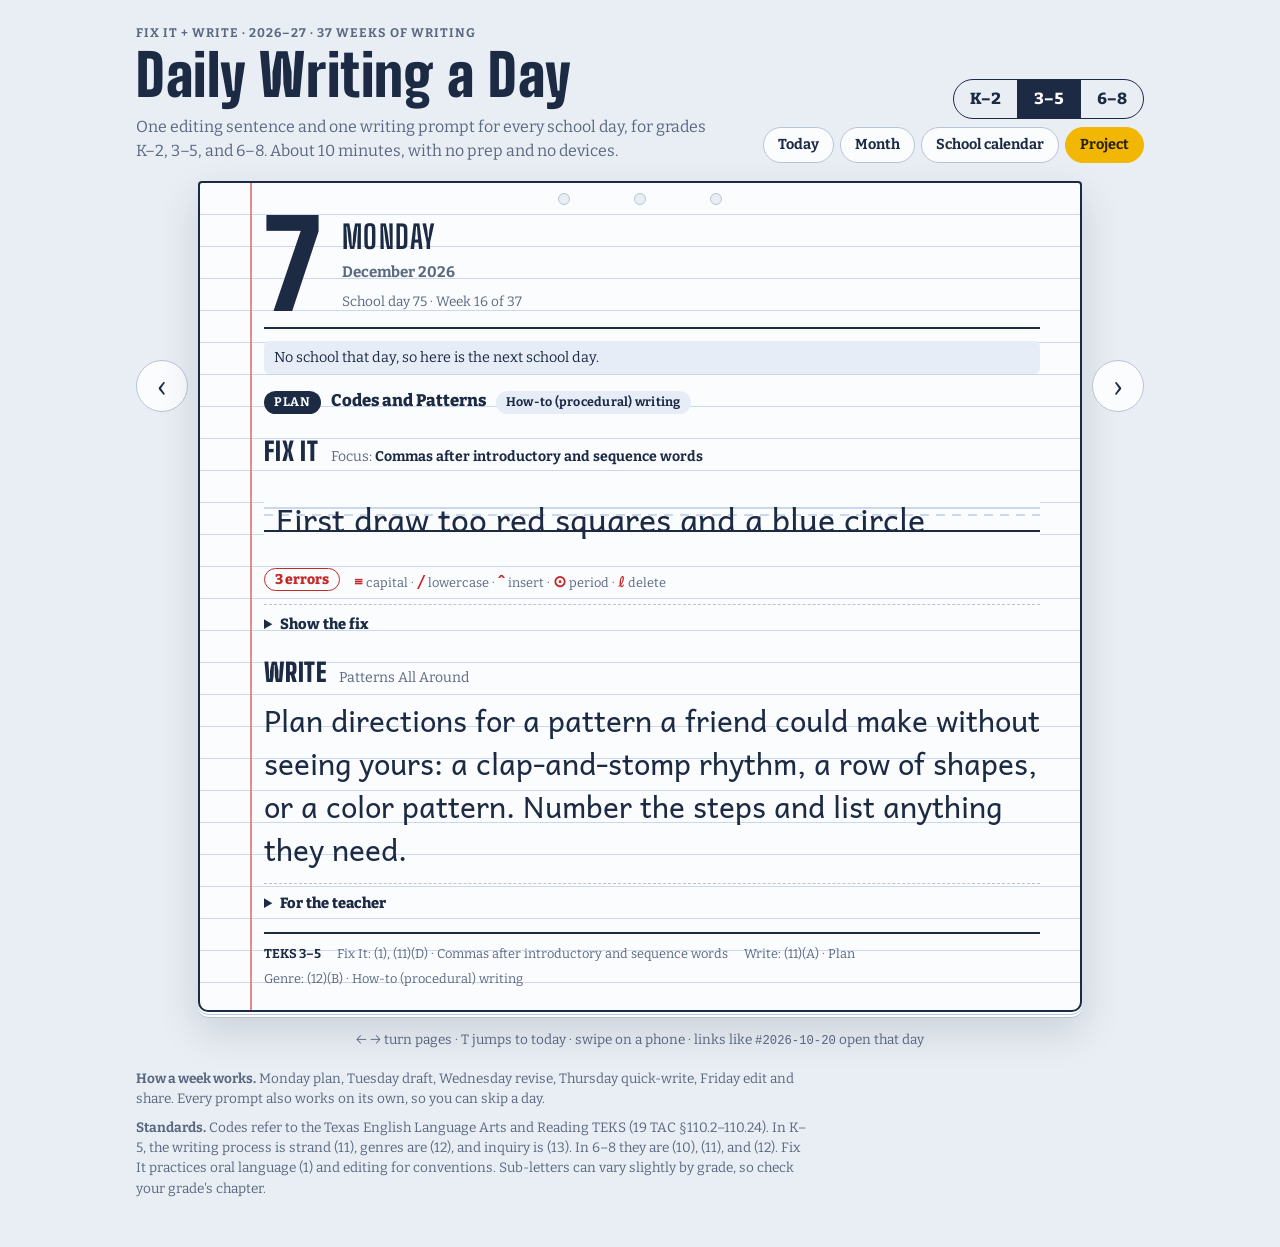
==== index.html @ 96329914 "Daily Writing a Day: DOL + TEKS writing prompt flip calendar, 2026-27 37 weeks x 5 days x 3 bands (K" ====
<!doctype html>
<html lang="en"><head><meta charset="utf-8"><meta name="viewport" content="width=device-width, initial-scale=1, viewport-fit=cover">
<meta name="description" content="A school-year flip calendar of Daily Oral Language sentences and TEKS-aligned writing prompts for grades K–2, 3–5, and 6–8.">
</head><body>
<title>Daily Writing a Day</title>
<link rel="preconnect" href="https://fonts.googleapis.com"><link rel="preconnect" href="https://fonts.gstatic.com" crossorigin>
<link rel="stylesheet" href="https://fonts.googleapis.com/css2?family=Andika:wght@400;700&family=Big+Shoulders+Display:wght@700;900&family=Bitter:wght@500;700;800&display=swap">
<style>/* Layout: one notebook page centered on a desk; the page is the hero, controls sit above it. */
:root {
  --desk: #e9eef4;        /* cool desk surface behind the page */
  --paper: #fbfcfe;       /* notebook paper */
  --rule: #c9d8ec;        /* blue ruled lines */
  --margin: #e58a8a;      /* red margin line */
  --ink: #1c2a44;         /* navy ink */
  --muted: #5a6880;
  --pen: #c62828;         /* teacher's red pen: corrections */
  --pencil: #f2b705;      /* pencil yellow: primary buttons */
  --pencil-ink: #2a2100;
  --chip: #e6edf7;
  --line: #b8c4d6;
  --shadow: rgba(28, 42, 68, .16);
  --f-date: "Big Shoulders Display", "Arial Narrow", Impact, sans-serif;
  --f-ui: "Bitter", Georgia, "Times New Roman", serif;
  --f-read: "Andika", "Trebuchet MS", Verdana, sans-serif;
  color-scheme: light;
}
@media (prefers-color-scheme: dark) { :root:not([data-theme="light"]) {
  --desk: #0f1626; --paper: #18233a; --rule: #2a3a58; --margin: #9a4a50; --ink: #e8eef9; --muted: #9fb0cc;
  --pen: #ff8a80; --pencil: #f5c542; --pencil-ink: #241c00; --chip: #22314f; --line: #3a4c6e; --shadow: rgba(0, 0, 0, .45); color-scheme: dark; } }
:root[data-theme="dark"] {
  --desk: #0f1626; --paper: #18233a; --rule: #2a3a58; --margin: #9a4a50; --ink: #e8eef9; --muted: #9fb0cc;
  --pen: #ff8a80; --pencil: #f5c542; --pencil-ink: #241c00; --chip: #22314f; --line: #3a4c6e; --shadow: rgba(0, 0, 0, .45); color-scheme: dark; }

*, *::before, *::after { box-sizing: border-box; }
[hidden] { display: none !important; }
html { -webkit-text-size-adjust: 100%; }
body { margin: 0; background: var(--desk); color: var(--ink); font: 16px/1.5 var(--f-ui); }
button, input { font: inherit; color: inherit; }
:focus-visible { outline: 3px solid var(--pencil); outline-offset: 2px; }
.sr-only { position: absolute; width: 1px; height: 1px; overflow: hidden; clip: rect(0 0 0 0); white-space: nowrap; }
.skip { position: absolute; left: -999px; } .skip:focus { left: 16px; top: 8px; background: var(--paper); padding: 6px 10px; z-index: 99; }
.muted { color: var(--muted); }
code { font-size: .9em; }

.wrap { max-width: 1040px; margin: 0 auto; padding-inline: 16px; padding-block: 24px 40px; display: grid; gap: 18px; }
.top { display: flex; flex-wrap: wrap; gap: 16px 28px; justify-content: space-between; align-items: flex-end; }
.brand { min-width: 0; flex: 1 1 380px; }
.eyebrow { margin: 0; font-size: .78rem; letter-spacing: .08em; text-transform: uppercase; color: var(--muted); font-weight: 700; }
h1 { margin: .1em 0 .2em; font-family: var(--f-date); font-weight: 900; font-size: clamp(2.4rem, 6vw, 3.6rem); line-height: .95; letter-spacing: .01em; text-wrap: balance; }
.lede { margin: 0; max-width: 58ch; color: var(--muted); }
.controls { display: grid; gap: 8px; justify-items: end; }
.btns { display: flex; flex-wrap: wrap; gap: 6px; justify-content: flex-end; }
.btn { border: 1.5px solid var(--line); background: var(--paper); border-radius: 999px; padding: 6px 14px; font-size: .9rem; font-weight: 700; cursor: pointer; }
.btn:hover { border-color: var(--ink); }
.btn-go { background: var(--pencil); color: var(--pencil-ink); border-color: var(--pencil); }
.seg { display: inline-flex; border: 1.5px solid var(--ink); border-radius: 999px; overflow: hidden; }
.seg button { border: 0; background: transparent; padding: 7px 16px; font-weight: 800; cursor: pointer; font-variant-numeric: tabular-nums; }
.seg button + button { border-left: 1.5px solid var(--ink); }
.seg button[aria-pressed="true"] { background: var(--ink); color: var(--paper); }

.panel { background: var(--paper); border: 1.5px solid var(--line); border-radius: 10px; padding: 14px 16px; }
#calSettings { display: flex; flex-wrap: wrap; gap: 10px 20px; align-items: center; font-size: .92rem; }
#calSettings p { flex-basis: 100%; margin: 0; }
#calSettings input[type=date] { padding: 4px 8px; border: 1.5px solid var(--line); border-radius: 6px; background: var(--paper); }

/* month view */
.cm-months { display: grid; grid-template-columns: repeat(auto-fill, minmax(min(100%, 290px), 1fr)); gap: 16px 20px; }
.cm h3 { margin: 0 0 6px; font-family: var(--f-date); font-size: 1.3rem; letter-spacing: .02em; }
.cm-grid { display: grid; grid-template-columns: repeat(5, 1fr); gap: 3px; }
.cm-h { font-size: .7rem; text-align: center; color: var(--muted); font-weight: 700; }
.cm-d { display: grid; place-items: center; min-height: 34px; border-radius: 6px; font-variant-numeric: tabular-nums; font-size: .85rem; border: 1.5px solid transparent; background: var(--chip); cursor: pointer; padding: 0; }
.cm-d:hover { border-color: var(--ink); }
.cm-d.off { background: transparent; color: var(--muted); text-decoration: line-through; opacity: .55; cursor: default; }
.cm-d.on { background: var(--ink); color: var(--paper); }
.cm-d.today { border-color: var(--pen); }
.cm-wk { grid-column: 1 / -1; font-size: .72rem; color: var(--muted); margin-top: 4px; }
.cm-jump { margin: 0 0 10px; font-size: .9rem; color: var(--muted); }

/* the page */
.flip-wrap { display: grid; grid-template-columns: 52px minmax(0, 1fr) 52px; gap: 10px; align-items: start; perspective: 1800px; }
.flip { position: relative; display: grid; min-width: 0; }
.flip > .fp { grid-area: 1 / 1; }
.flip-nav { position: sticky; top: 40vh; width: 52px; height: 52px; border-radius: 50%; border: 1.5px solid var(--line); background: var(--paper); font-size: 2rem; line-height: 1; cursor: pointer; }
.flip-nav:hover:not(:disabled) { border-color: var(--ink); }
.flip-nav:disabled { opacity: .3; cursor: default; }

.fp { position: relative; min-width: 0; background: var(--paper); border: 2px solid var(--ink); border-radius: 4px 4px 10px 10px; padding: 34px clamp(16px, 4vw, 40px) 22px clamp(28px, 6vw, 64px);
  box-shadow: 0 2px 0 var(--paper), 0 3px 0 var(--line), 0 5px 0 var(--paper), 0 6px 0 var(--line), 0 18px 40px var(--shadow);
  background-image: linear-gradient(to right, transparent calc(clamp(28px, 6vw, 64px) - 14px), var(--margin) calc(clamp(28px, 6vw, 64px) - 14px), var(--margin) calc(clamp(28px, 6vw, 64px) - 12px), transparent calc(clamp(28px, 6vw, 64px) - 12px)),
    repeating-linear-gradient(to bottom, transparent 0 31px, var(--rule) 31px 32px);
  transform-origin: top center; }
.fp-holes { position: absolute; top: 10px; left: 0; right: 0; display: flex; justify-content: center; gap: clamp(18px, 6vw, 64px); }
.fp-holes span { width: 12px; height: 12px; border-radius: 50%; background: var(--desk); border: 1.5px solid var(--line); }

.fp-head { display: grid; grid-template-columns: auto minmax(0, 1fr); gap: 4px 20px; align-items: end; padding-bottom: 14px; border-bottom: 2px solid var(--ink); }
.fp-num { grid-row: span 3; font-family: var(--f-date); font-weight: 900; font-size: clamp(4.5rem, 13vw, 7.5rem); line-height: .8; font-variant-numeric: tabular-nums; color: var(--ink); }
.fp-dow { font-family: var(--f-date); font-weight: 700; font-size: clamp(1.4rem, 3.4vw, 2rem); line-height: 1; text-transform: uppercase; letter-spacing: .04em; }
.fp-mon { font-size: .95rem; color: var(--muted); font-weight: 700; }
.fp-sub { font-size: .85rem; color: var(--muted); }
.fp-note { margin: 12px 0 0; padding: 6px 10px; background: var(--chip); border-radius: 6px; font-size: .9rem; }

.fp-week { display: flex; flex-wrap: wrap; gap: 6px 10px; align-items: baseline; margin: 14px 0 4px; }
.fp-theme { font-weight: 800; font-size: 1.05rem; }
.chip { display: inline-block; padding: 2px 10px; border-radius: 999px; background: var(--chip); font-size: .78rem; font-weight: 700; letter-spacing: .02em; }
.chip.kind { background: var(--ink); color: var(--paper); text-transform: uppercase; letter-spacing: .06em; }

.fp-sec { margin-top: 18px; }
.fp-label { display: flex; flex-wrap: wrap; align-items: baseline; gap: 4px 12px; margin: 0 0 8px; }
.fp-label h2 { margin: 0; font-family: var(--f-date); font-weight: 900; font-size: 1.6rem; letter-spacing: .03em; text-transform: uppercase; }
.fp-label .focus { font-size: .88rem; color: var(--muted); }
.fp-label .focus strong { color: var(--ink); }

/* DOL sentence on primary-ruled writing lines: solid top, dashed midline, solid baseline */
.dol { --top: .9em; --mid: 1.14em; --base: 1.64em; position: relative; isolation: isolate; margin: 0; padding: 0 12px; font-family: var(--f-read); font-size: clamp(1.35rem, 3.2vw, 2rem); line-height: 2.6em; overflow-wrap: anywhere;
  background: linear-gradient(to bottom, transparent var(--top), var(--rule) var(--top) calc(var(--top) + 2px), transparent calc(var(--top) + 2px) var(--base), var(--ink) var(--base) calc(var(--base) + 2px), transparent calc(var(--base) + 2px)) 0 0 / 100% 2.6em repeat-y var(--paper); border-radius: 4px; }
.dol::before { content: ""; position: absolute; inset: 0; z-index: -1; background: repeating-linear-gradient(to right, var(--rule) 0 9px, transparent 9px 16px);
  -webkit-mask: linear-gradient(to bottom, transparent var(--mid), #000 var(--mid) calc(var(--mid) + 2px), transparent calc(var(--mid) + 2px)) 0 0 / 100% 2.6em repeat-y;
          mask: linear-gradient(to bottom, transparent var(--mid), #000 var(--mid) calc(var(--mid) + 2px), transparent calc(var(--mid) + 2px)) 0 0 / 100% 2.6em repeat-y; }
.dol-meta { display: flex; flex-wrap: wrap; gap: 6px 14px; align-items: center; margin-top: 6px; font-size: .88rem; color: var(--muted); }
.errs { font-weight: 800; color: var(--pen); border: 1.5px solid var(--pen); border-radius: 999px; padding: 0 10px; }
.marks { font-size: .8rem; }
.marks b { font-family: var(--f-read); color: var(--pen); font-size: 1rem; }
.fix { font-family: var(--f-read); font-size: clamp(1.2rem, 2.8vw, 1.7rem); line-height: 1.6; }
.fix mark { background: transparent; color: var(--pen); font-weight: 700; text-decoration: underline 2px; text-underline-offset: 4px; }
.fix ins { text-decoration: none; }

.prompt { margin: 0; font-family: var(--f-read); font-size: clamp(1.25rem, 3vw, 1.85rem); line-height: 1.45; max-width: 46ch; }
.ican { margin: 14px 0 0; padding: 10px 14px; border: 2px dashed var(--ink); border-radius: 10px; font-family: var(--f-read); font-size: 1.15rem; }
.ican span { display: block; font-family: var(--f-ui); font-size: .78rem; letter-spacing: .06em; text-transform: uppercase; color: var(--muted); font-weight: 800; }

details { margin-top: 12px; border-top: 1.5px dashed var(--line); padding-top: 8px; }
summary { cursor: pointer; font-weight: 800; font-size: .92rem; width: fit-content; }
details > div { padding: 6px 0 2px; font-size: .95rem; max-width: 70ch; }
.fp-teks { margin-top: 18px; padding-top: 10px; border-top: 2px solid var(--ink); display: flex; flex-wrap: wrap; gap: 6px 16px; font-size: .8rem; color: var(--muted); }
.fp-teks b { color: var(--ink); }

.help { text-align: center; font-size: .85rem; margin: 0; }
.foot { font-size: .85rem; max-width: 75ch; }
.foot p { margin: 0 0 8px; }

/* tear-off flip */
.fp.leave-next { animation: tearNext .45s ease-in forwards; z-index: 2; }
.fp.leave-prev { animation: tearPrev .45s ease-in forwards; z-index: 2; }
.fp.enter-prev { animation: dropIn .4s ease-out; z-index: 3; }
@keyframes tearNext { to { transform: rotateX(95deg) translateY(-30px); opacity: 0; } }
@keyframes tearPrev { to { transform: translateY(16px); opacity: 0; } }
@keyframes dropIn { from { transform: rotateX(80deg); opacity: 0; } to { transform: none; opacity: 1; } }
@media (prefers-reduced-motion: reduce) {
  .fp.leave-next, .fp.leave-prev { animation: fade .2s forwards; } .fp.enter-prev { animation: none; }
  @keyframes fade { to { opacity: 0; } }
}

/* projector mode */
.projecting .flip-wrap { position: fixed; inset: 0; z-index: 50; background: var(--desk); padding: 2vh 2vw; overflow: auto; grid-template-columns: 64px minmax(0, 1fr) 64px; }
.projecting .fp { max-width: 1500px; width: 100%; justify-self: center; }
.projecting .fp-teacher, .projecting .fp-teks { display: none; }
.projecting .dol { font-size: clamp(2rem, 3.6vw, 3.2rem); }
.projecting .prompt { font-size: clamp(1.8rem, 3vw, 2.8rem); max-width: none; }
body.projecting { overflow: hidden; }

@media (max-width: 700px) {
  .controls { justify-items: start; } .btns { justify-content: flex-start; }
  .flip-wrap { grid-template-columns: minmax(0, 1fr); }
  .flip-nav { position: fixed; top: auto; bottom: calc(14px + env(safe-area-inset-bottom, 0px)); z-index: 40; box-shadow: 0 4px 14px var(--shadow); }
  .flip-nav.prev { left: 14px; } .flip-nav.next { right: 14px; }
  .wrap { padding-block: 16px 90px; }
}
@media print {
  body { background: #fff; }
  .top .controls, .flip-nav, .panel, .help, .skip { display: none !important; }
  .fp { box-shadow: none; }
  .fp-teacher[open] > div, .fp-fix[open] > div { display: block; }
}
</style>
<a class="skip" href="#calFlip">Skip to today's page</a>
<main class="wrap">
  <header class="top">
    <div class="brand">
      <p class="eyebrow">Fix It + Write · 2026–27 · 37 weeks of writing</p>
      <h1>Daily Writing a Day</h1>
      <p class="lede">One editing sentence and one writing prompt for every school day, for grades K–2, 3–5, and 6–8. About 10 minutes, with no prep and no devices.</p>
    </div>
    <div class="controls" role="toolbar" aria-label="Calendar controls">
      <div class="seg" role="group" aria-label="Grade band"><button type="button" data-band="k2" aria-pressed="false">K–2</button><button type="button" data-band="g35" aria-pressed="false">3–5</button><button type="button" data-band="g68" aria-pressed="false">6–8</button></div>
      <div class="btns">
        <button type="button" class="btn" id="calToday">Today</button>
        <button type="button" class="btn" id="calMonthBtn" aria-expanded="false" aria-controls="calMonth">Month</button>
        <button type="button" class="btn" id="calSettingsBtn" aria-expanded="false" aria-controls="calSettings">School calendar</button>
        <button type="button" class="btn btn-go" id="calProject">Project</button>
      </div>
    </div>
  </header>
  <section class="panel" id="calSettings" hidden aria-label="School calendar settings">
    <label for="calStart">First day of school <input type="date" id="calStart" value="2026-08-17"></label>
    <label for="calHol"><input type="checkbox" id="calHol" checked> Skip typical Texas holidays and breaks</label>
    <button type="button" class="btn" id="calReset">Reset</button>
    <p class="muted">Week 1 starts on your first day; each following school week gets the next week of writing. Saved in this browser only.</p>
  </section>
  <section class="panel month" id="calMonth" hidden aria-label="Month view"></section>
  <div class="flip-wrap">
    <button type="button" class="flip-nav prev" id="calPrev" aria-label="Previous school day">‹</button>
    <div class="flip" id="calFlip"></div>
    <button type="button" class="flip-nav next" id="calNext" aria-label="Next school day">›</button>
  </div>
  <p class="sr-only" id="calLive" aria-live="polite"></p>
  <p class="help muted">← → turn pages · T jumps to today · swipe on a phone · links like <code>#2026-10-20</code> open that day</p>
  <footer class="foot muted">
    <p><strong>How a week works.</strong> Monday plan, Tuesday draft, Wednesday revise, Thursday quick-write, Friday edit and share. Every prompt also works on its own, so you can skip a day.</p>
    <p><strong>Standards.</strong> Codes refer to the Texas English Language Arts and Reading TEKS (19 TAC §110.2–110.24). In K–5, the writing process is strand (11), genres are (12), and inquiry is (13). In 6–8 they are (10), (11), and (12). Fix It practices oral language (1) and editing for conventions. Sub-letters can vary slightly by grade, so check your grade's chapter.</p>
  </footer>
</main>
<script>window.DW={"year":{"label":"2026–27","start":"2026-08-17","holidays":["2026-09-07","2026-11-23","2026-11-24","2026-11-25","2026-11-26","2026-11-27","2026-12-21","2026-12-22","2026-12-23","2026-12-24","2026-12-25","2026-12-28","2026-12-29","2026-12-30","2026-12-31","2027-01-01","2027-01-18","2027-02-15","2027-03-15","2027-03-16","2027-03-17","2027-03-18","2027-03-19","2027-03-26"]},"weeks":[{"week":1,"theme":"New Beginnings","note":"first week of school","title":"First Days, Fresh Starts","bigIdea":"Students launch the year by telling true stories about new beginnings, building a daily writing habit and the check that every sentence is complete.","bands":{"k2":{"genre":"Personal narrative","genreCode":"(12)(A)","conv":"Capitalize the first word of a sentence","iCan":"I can tell about something that happened to me and start each sentence with a capital letter."},"g35":{"genre":"Personal narrative","genreCode":"(12)(A)","conv":"Complete sentences, not fragments","iCan":"I can write a true story with a clear beginning, and every sentence is complete."},"g68":{"genre":"Personal narrative","genreCode":"(11)(A)","conv":"Sentence fragments","iCan":"I can write a personal narrative that shows feelings through details and has no sentence fragments."}},"days":[{"kind":"plan","title":"Picking a First to Tell","teacher":"Model your own list or sketch first, out loud. Before time ends, every student should have one idea circled or starred.","write":{"k2":"Draw three small pictures of your first days of school this year: something new, something fun, and something a little scary. Circle the one you want to tell about.","g35":"List five “firsts” from your life: first lost tooth, first time on a bike, first day somewhere new. Star the one you remember best and jot three details: where you were, who was there, and how you felt.","g68":"List times you started something new: a school, a team, a neighborhood, a friend group, a job at home. Pick one and sketch a quick timeline: the beginning, the moment it got real, and how you felt after."},"dol":{"k2":{"s":"my new backpack is blue","fix":"My new backpack is blue.","n":2},"g35":{"s":"On the first day, Lucia found her new classroom. Next to the libary.","fix":"On the first day, Lucia found her new classroom next to the library.","n":3},"g68":{"s":"Before the first bell rang, Andre checked his schedule twice. Because he didnt want to get lost in the new building.","fix":"Before the first bell rang, Andre checked his schedule twice because he didn't want to get lost in the new building.","n":3}},"code":{"k2":"(11)(A)","g35":"(11)(A)","g68":"(10)(A)"}},{"kind":"draft","title":"Starting the Story","teacher":"Point out that the Fix It sentence starts with a capital. Look for story beginnings that name a real place and a real moment.","write":{"k2":"Use the picture you circled yesterday, or think about this morning at school. Write: “On the first day, I…” Then draw what you saw.","g35":"Use your starred idea from Monday, or pick any first you remember well. Write the beginning of the story: put us right there, with where you were and the first thing you saw or heard.","g68":"Draft the opening paragraph of a story about a new beginning (Monday's timeline or a fresh one). Start in the middle of the action, not with “One day.” Stop right before the big moment."},"dol":{"k2":{"s":"we walkd to our new room","fix":"We walked to our new room.","n":3},"g35":{"s":"Mrs. Ortiz smiled at the class. And wrote her name on the bord.","fix":"Mrs. Ortiz smiled at the class and wrote her name on the board.","n":3},"g68":{"s":"walking into the cafeteria with a full tray. Andre searched for a familar face.","fix":"Walking into the cafeteria with a full tray, Andre searched for a familiar face.","n":3}},"code":{"k2":"(11)(B)","g35":"(11)(B)","g68":"(10)(B)"}},{"kind":"revise","title":"Show the Feeling","teacher":"Read the weak model aloud, then revise it together before students touch their own work. Look for one real change, not a recopied draft.","write":{"k2":"Listen: “I went to school.” Now add a feeling: “I walked into school with butterflies in my tummy.” Add one feeling word to your own story.","g35":"Read this: “I went in the room. It was nice. I sat down.” Craft move: \u003cstrong>show, don't tell\u003c/strong>. Swap “nice” for what you saw, heard, or smelled (new crayons? a humming fan?). Find one telling word in your story and replace it with a sensory detail.","g68":"Weak model: “I was nervous on my first day. It was really scary. I was so nervous.” Craft move: \u003cstrong>show the feeling through the body and actions\u003c/strong>: sweaty palms, rereading the same text, a locker that won't open. Rewrite two sentences of your draft so readers feel it without you naming it."},"dol":{"k2":{"s":"my frend sat by me","fix":"My friend sat by me.","n":3},"g35":{"s":"During recess, we played tag. Until the whistle blew","fix":"During recess, we played tag until the whistle blew.","n":3},"g68":{"s":"The new schedule confused everyone. Especially the sixth graders who kept walking into the wrong classroom","fix":"The new schedule confused everyone, especially the sixth graders who kept walking into the wrong classroom.","n":3}},"code":{"k2":"(11)(C)","g35":"(11)(C)","g68":"(10)(C)"}},{"kind":"quick-write","title":"First Bite, First Try","teacher":"Set a timer and write alongside students. The goal is fluency; spelling waits until Friday.","write":{"k2":"Tell about a time you tried a new food. What was it? Did you like it? Draw your face when you tasted it!","g35":"Quick-write: tell the true story of a time you tried something that scared you a little: a high dive, a new food, reading aloud, a sleepover. Write for six minutes without stopping to erase.","g68":"Fast write: the first time you did something on your own, like cooking a meal, walking to a store, or watching a younger kid. Tell it as a story in seven minutes and include one line of what you were thinking."},"dol":{"k2":{"s":"can I sit here","fix":"Can I sit here?","n":2},"g35":{"s":"my little brother started kindergarten. With a dinosaur lunchbox.","fix":"My little brother started kindergarten with a dinosaur lunchbox.","n":3},"g68":{"s":"Since the bus was late on the first morning. Half the class missed homeroom, and the principel made an announcment.","fix":"Since the bus was late on the first morning, half the class missed homeroom, and the principal made an announcement.","n":4}},"code":{"k2":"(12)(A)","g35":"(12)(A)","g68":"(11)(A)"}},{"kind":"edit-share","title":"Check Every Sentence","teacher":"Model the check on one student's sentence (with permission) before partners start. Celebrate fixes, not perfection. (3–5 Fix It: also accept a colon or dash before &quot;a turtle&quot;; 6–8: also accept a comma before &quot;even though.&quot;)","write":{"k2":"Pick your best sentence from this week. Does every sentence start with a \u003cstrong>capital letter\u003c/strong>? Fix any that don't. Then read it to a partner and show your picture.","g35":"Choose one story from this week and edit for \u003cstrong>complete sentences\u003c/strong>: read each one aloud and ask, “Who or what? Doing what?” Join any fragment to the sentence next to it. Then read your best two sentences in the author's chair.","g68":"Edit one piece from this week for \u003cstrong>sentence fragments\u003c/strong>: read it from the last sentence to the first so each one has to stand alone. Fix any “because…” or “-ing” fragments. Then share with a partner, who names the line that felt most real."},"dol":{"k2":{"s":"school is fun. we like our class","fix":"School is fun. We like our class.","n":3},"g35":{"s":"We have a new class pet. A turtle named Speedy. he lives by the window.","fix":"We have a new class pet, a turtle named Speedy. He lives by the window.","n":3},"g68":{"s":"Andre survived his first week. Even though he got lost twice. By Friday, he knew every shortcut in the building","fix":"Andre survived his first week even though he got lost twice. By Friday, he knew every shortcut in the building.","n":3}},"code":{"k2":"(11)(D), (11)(E)","g35":"(11)(D), (11)(E)","g68":"(10)(D), (10)(E)"}}]},{"week":2,"theme":"Friends and Teamwork","note":"","title":"Better Together","bigIdea":"Students write true stories about friends and teams, zooming in on the moment a group came together or fell apart, while they practice ending sentences correctly.","bands":{"k2":{"genre":"Personal narrative","genreCode":"(12)(A)","conv":"End marks: period and question mark","iCan":"I can tell a story about a friend and end each sentence with a period or a question mark."},"g35":{"genre":"Personal narrative","genreCode":"(12)(A)","conv":"Capital letters and end punctuation","iCan":"I can write a story about teamwork with dialogue, and I use capital letters and end punctuation correctly."},"g68":{"genre":"Personal narrative","genreCode":"(11)(A)","conv":"Run-ons and comma splices","iCan":"I can write a narrative that zooms in on a turning point, with no run-ons or comma splices."}},"days":[{"kind":"plan","title":"Mapping Teamwork Moments","teacher":"Share a short teamwork story of your own as a model. Look for a chosen moment, not just a topic like “soccer.” (6–8 Fix It: also accept a period or semicolon instead of the comma + conjunction.)","write":{"k2":"Think of a time you played or worked with a friend. Draw it. Tell a partner: Who was there? What did you do together?","g35":"Make a web with “Friends and Teamwork” in the middle. Add times you worked with someone: a game, a chore, a project, a fort. Pick the one with the most action and list three things that happened, in order.","g68":"Brainstorm three moments when a group either clicked or fell apart: a team, a group project, a band, a group chat. Choose one and jot the problem, the turning point, and what it taught you about working with people."},"dol":{"k2":{"s":"do you want to play","fix":"Do you want to play?","n":2},"g35":{"s":"rosa and kenji built a fort out of couch cushions","fix":"Rosa and Kenji built a fort out of couch cushions.","n":3},"g68":{"s":"Our science team had one hour to build a bridge out of straws, nobody agreed on the desing","fix":"Our science team had one hour to build a bridge out of straws, but nobody agreed on the design.","n":3}},"code":{"k2":"(11)(A)","g35":"(11)(A)","g68":"(10)(A)"}},{"kind":"draft","title":"Drafting the Middle","teacher":"Remind students that the middle is where the problem lives. Look for at least one line where someone speaks. (6–8 Fix It: also accept a period or semicolon instead of the comma + conjunction.)","write":{"k2":"Write about a time you and a friend did something together. Start with “One day, my friend and I…” End with how you felt.","g35":"Use your web from Monday, or think of a time a team helped you. Draft the middle of the story: what went wrong, and what did you and your teammate say and do to fix it? Include one line of talking.","g68":"Draft the turning point of your teamwork story (Monday's idea or a new one): the moment the group came together or broke apart. Slow it down: what was said, who looked at whom, what changed."},"dol":{"k2":{"s":"we bilt a big tower","fix":"We built a big tower.","n":3},"g35":{"s":"kenji held the blanket while Rosa tied the knots did it stay up","fix":"Kenji held the blanket while Rosa tied the knots. Did it stay up?","n":4},"g68":{"s":"Maya wanted to paint the bridge red, Jordan wanted to leave it plain, they argued until the bell rang.","fix":"Maya wanted to paint the bridge red, but Jordan wanted to leave it plain. They argued until the bell rang.","n":3}},"code":{"k2":"(11)(B)","g35":"(11)(B)","g68":"(10)(B)"}},{"kind":"revise","title":"Let Them Talk","teacher":"Revise the weak model together on the board first. Look for students adding words to their draft, not starting over. (6–8 Fix It: also accept a period or semicolon instead of the comma + conjunction.)","write":{"k2":"Listen: “We played.” That is short! Add what and where: “We played tag by the big slide.” Find one short sentence in your story and add where it happened.","g35":"Weak model: “We played. We won. It was fun.” Craft move: \u003cstrong>add dialogue\u003c/strong>. Let the people talk: “Pass it to me!” Kenji yelled. Add one line of dialogue to your own teamwork story.","g68":"Weak model: “The group project was hard, but we worked it out in the end.” Craft move: \u003cstrong>zoom in on one small moment\u003c/strong>: an eye roll, a muttered comment, someone finally laughing. Replace one summary sentence in your draft with a three- or four-sentence zoomed-in scene."},"dol":{"k2":{"s":"will you play with me","fix":"Will you play with me?","n":2},"g35":{"s":"Our team won the game on saturday we cheered so loudly","fix":"Our team won the game on Saturday. We cheered so loudly.","n":4},"g68":{"s":"We finally tested the bridge, it held twelve textbooks. Which was a class record.","fix":"We finally tested the bridge, and it held twelve textbooks, which was a class record.","n":3}},"code":{"k2":"(11)(C)","g35":"(11)(C)","g68":"(10)(C)"}},{"kind":"quick-write","title":"Learning Someone's Game","teacher":"Write fast with the class. Invite two volunteers to read one sentence aloud. (6–8 Fix It: also accept a period or semicolon instead of the comma + conjunction.)","write":{"k2":"Tell about a time someone taught you a game, or you taught someone else. What happened when you played? Draw and write.","g35":"Quick-write: tell about a time you and a sibling, cousin, neighbor, or friend had to share one thing: the last slice, the front seat, one controller. How did it turn out?","g68":"Fast write: a time you were the new person in a group that already knew each other, like a team, a club, or a lunch table. Tell the moment you went from outsider to part of it (or didn't)."},"dol":{"k2":{"s":"who is your best friend","fix":"Who is your best friend?","n":2},"g35":{"s":"have you ever played on a team with your cousin my cousin Ana is a great goalie","fix":"Have you ever played on a team with your cousin? My cousin Ana is a great goalie.","n":4},"g68":{"s":"My friends and I tried to make pancakes for the whole team, the first batch burned the smoke alarm went off.","fix":"My friends and I tried to make pancakes for the whole team, but the first batch burned, and the smoke alarm went off.","n":3}},"code":{"k2":"(12)(A)","g35":"(12)(A)","g68":"(11)(A)"}},{"kind":"edit-share","title":"End Marks Matter","teacher":"Have students point to each end mark as they reread. Listen during sharing for voices that drop at periods and rise at questions. (6–8 Fix It: also accept a period or semicolon instead of the comma + conjunction.)","write":{"k2":"Look at your story from this week. Does each telling sentence end with a \u003cstrong>period\u003c/strong>? Does each asking sentence end with a \u003cstrong>question mark\u003c/strong>? Fix them, then read your story to a partner.","g35":"Edit one story from this week for \u003cstrong>capital letters and end punctuation\u003c/strong>: a capital at every sentence start and for names; a period, question mark, or exclamation point at every end. Then share with a partner, who asks you one question about your story.","g68":"Edit one piece for \u003cstrong>run-ons and comma splices\u003c/strong>: find every comma that joins two complete thoughts and fix it with a period, a semicolon, or a comma plus \u003cem>and\u003c/em>, \u003cem>but\u003c/em>, or \u003cem>so\u003c/em>. Share your turning-point scene in the author's chair."},"dol":{"k2":{"s":"is it time to play. Yes, it is","fix":"Is it time to play? Yes, it is.","n":3},"g35":{"s":"our class team is called the Comets. who thinks we can win","fix":"Our class team is called the Comets. Who thinks we can win?","n":3},"g68":{"s":"The team lost the final game, nobody was angry. Coach Ruiz bought everyone tacos, we laughed about the missed goal","fix":"The team lost the final game, but nobody was angry. Coach Ruiz bought everyone tacos, and we laughed about the missed goal.","n":3}},"code":{"k2":"(11)(D), (11)(E)","g35":"(11)(D), (11)(E)","g68":"(10)(D), (10)(E)"}}]},{"week":3,"theme":"Our School","note":"","title":"All About Our School","bigIdea":"Students become the experts on their own school, writing facts a newcomer needs while practicing capital letters for names and places.","bands":{"k2":{"genre":"All-about writing","genreCode":"(12)(B)","conv":"Capitalize names and the word I","iCan":"I can write facts about our school and use capital letters for names and the word I."},"g35":{"genre":"Informational writing","genreCode":"(12)(B)","conv":"Capitalizing proper nouns","iCan":"I can write an informational paragraph about our school with a topic sentence, facts, and capitalized proper nouns."},"g68":{"genre":"Informational essay","genreCode":"(11)(B)","conv":"Capitalizing proper nouns and proper adjectives","iCan":"I can write an informational section with specific details and correctly capitalized proper nouns and adjectives."}},"days":[{"kind":"plan","title":"Choosing What to Teach","teacher":"Talk about the difference between facts and opinions as students list. Look for topics small enough to explain in a paragraph. (6–8 Fix It: also accept a period or semicolon instead of the comma + conjunction.)","write":{"k2":"Draw four places in our school: the library, the gym, the cafeteria, and the office. Put a star on the place you know the most about.","g35":"You are the expert on our school! List topics a new student would need to know: the cafeteria, recess rules, the library, the best water fountain. Choose one and list three facts about it.","g68":"A new student starts tomorrow. Brainstorm what nobody officially tells you about this school: lunch lines, passing periods, which stairs to take. Pick one topic and organize it into three subtopics you could explain."},"dol":{"k2":{"s":"my friend is sam","fix":"My friend is Sam.","n":3},"g35":{"s":"Our school is on oak street in San Antonio","fix":"Our school is on Oak Street in San Antonio.","n":3},"g68":{"s":"Lone Oak Middle School was named after a tree near the guadalupe river, the tree is still standing","fix":"Lone Oak Middle School was named after a tree near the Guadalupe River, and the tree is still standing.","n":4}},"code":{"k2":"(11)(A)","g35":"(11)(A)","g68":"(10)(A)"}},{"kind":"draft","title":"A Paragraph of Facts","teacher":"Model a topic sentence that names the place and hints at what is coming. Look for facts, not just “it is fun.”","write":{"k2":"Write about one place in our school. Tell two facts: “The gym has ___. In the gym, we ___.” Draw it and add labels.","g35":"Use your topic from Monday, or choose one place in our school. Write a paragraph that teaches a new student about it: a topic sentence first, then three facts.","g68":"Draft one section of a “Survival Guide” for our school (Monday's plan or a new topic). Give it a heading and write a paragraph with a clear main idea and details a newcomer could actually use."},"dol":{"k2":{"s":"sam and i like the library","fix":"Sam and I like the library.","n":3},"g35":{"s":"Every friday we visit the library. And check out books from Ms. Chen","fix":"Every Friday we visit the library and check out books from Ms. Chen.","n":4},"g68":{"s":"Our school's mexican folk dance team performed at the texas State Capitol in austin.","fix":"Our school's Mexican folk dance team performed at the Texas State Capitol in Austin.","n":3}},"code":{"k2":"(11)(B)","g35":"(11)(B)","g68":"(10)(B)"}},{"kind":"revise","title":"Exact Facts Win","teacher":"Ask, “Could a visitor picture this?” after each revised sentence. Look for numbers, names, and exact nouns.","write":{"k2":"Listen: “The library is good.” That does not teach us much. Try: “The library has books about sharks and a soft blue rug.” Change one “good” or “fun” in your writing to a real fact.","g35":"Weak model: “The cafeteria is a place where we eat. It is big. We eat there.” Craft move: \u003cstrong>use exact numbers and names\u003c/strong>: How many tables? What's on the menu Tuesday? Add two exact facts to your own paragraph.","g68":"Weak model: “The library is a nice place with lots of resources that help students.” Craft move: \u003cstrong>replace general words with specifics\u003c/strong>: which resources? Graphic novels? A quiet corner? Charging spots? Revise one vague sentence in your draft so a reader can picture it."},"dol":{"k2":{"s":"i eat lunch with maria","fix":"I eat lunch with Maria.","n":3},"g35":{"s":"the art room has paint from mexico and clay from Japan","fix":"The art room has paint from Mexico and clay from Japan.","n":3},"g68":{"s":"After the field trip to the alamo, our class wrote reports. About spanish missions in Texas.","fix":"After the field trip to the Alamo, our class wrote reports about Spanish missions in Texas.","n":4}},"code":{"k2":"(11)(C)","g35":"(11)(C)","g68":"(10)(C)"}},{"kind":"quick-write","title":"Tour Guide for a Day","teacher":"Encourage students to write as the expert. Look for facts explained clearly enough for an outsider. (6–8 Fix It: also accept a period or semicolon instead of the comma + conjunction.)","write":{"k2":"Write all about our playground. What can you do there? What rules keep us safe? Draw and label it.","g35":"Quick-write: you are the tour guide for a class visiting from another school. Write what you would tell them at one stop on the tour, including the most surprising fact about our school.","g68":"Fast write: explain one school routine to someone from another country who has never been inside a Texas middle school, like passing periods, lockers, or pep rallies. Assume they know nothing."},"dol":{"k2":{"s":"i ride bus 12 with ben","fix":"I ride bus 12 with Ben.","n":3},"g35":{"s":"did you know that coach Garza started our school garden in april","fix":"Did you know that Coach Garza started our school garden in April?","n":4},"g68":{"s":"The PTA sold japanese rice crackers and french bread at the fall festival, it raised enough money for new books.","fix":"The PTA sold Japanese rice crackers and French bread at the fall festival, and it raised enough money for new books.","n":3}},"code":{"k2":"(12)(B)","g35":"(12)(B)","g68":"(11)(B)"}},{"kind":"edit-share","title":"Names Get Capitals","teacher":"Have students underline every capital and explain why it is there. Save the best pieces for a real new-student welcome.","write":{"k2":"Check your writing about our school. Did you use a \u003cstrong>capital letter for names\u003c/strong> and for the word \u003cstrong>I\u003c/strong>? Fix them, then read your page to a partner.","g35":"Edit one piece from this week for \u003cstrong>proper nouns\u003c/strong>: names of people, places, streets, days, and months need capitals. Underline each one as you check. Then do a gallery walk: leave your paragraph on your desk and read three classmates' work.","g68":"Edit one section for \u003cstrong>proper nouns and proper adjectives\u003c/strong> (\u003cem>Texas\u003c/em>, \u003cem>Mexican\u003c/em>, \u003cem>Vietnamese\u003c/em>, \u003cem>Alamo\u003c/em>). Then put your section together with two classmates' sections to make a mini survival guide, and read it aloud as a group."},"dol":{"k2":{"s":"jon and i paint. Lily and i read.","fix":"Jon and I paint. Lily and I read.","n":3},"g35":{"s":"Our principal, dr. Patel, grew up in el Paso. She moved here last july.","fix":"Our principal, Dr. Patel, grew up in El Paso. She moved here last July.","n":3},"g68":{"s":"Our librarian displayed books by korean and vietnamese authors. She added a poster of big bend National Park.","fix":"Our librarian displayed books by Korean and Vietnamese authors. She added a poster of Big Bend National Park.","n":4}},"code":{"k2":"(11)(D), (11)(E)","g35":"(11)(D), (11)(E)","g68":"(10)(D), (10)(E)"}}]},{"week":4,"theme":"Helpers and Jobs","note":"Monday is Labor Day","title":"How Helpers Do It","bigIdea":"Students explain, step by step, how community helpers do their jobs and how they themselves do useful tasks, while practicing clear, complete sentences.","bands":{"k2":{"genre":"How-to writing","genreCode":"(12)(B)","conv":"Complete sentences: who + what they do","iCan":"I can write the steps of a helper's job in order, using sentences that tell who and what they do."},"g35":{"genre":"How-to (procedural) writing","genreCode":"(12)(B)","conv":"Commas in a series","iCan":"I can write clear steps in order with exact words, and I use commas in a series."},"g68":{"genre":"Procedural writing","genreCode":"(11)(B)","conv":"Compound sentences: comma + FANBOYS","iCan":"I can write a procedure a beginner can follow, with tips, and I punctuate compound sentences correctly."}},"days":[{"kind":"plan","title":"Helpers and Their Steps","teacher":"If Monday is a holiday, start the week here on Tuesday. Look for steps in a real order, not a list of facts. (6–8 Fix It: also accept a period or semicolon instead of the comma + conjunction.)","write":{"k2":"Think of a helper: a cook, a doctor, a bus driver, a teacher. What steps do they do? Fold your paper into three boxes and draw the steps in order: first, next, last.","g35":"List jobs that help our community: crossing guard, mechanic, cafeteria cook, firefighter. Pick one task one helper does, like fixing a flat tire, and list the tools and the steps in order.","g68":"Brainstorm skills you already have that someone might pay you for someday: braiding hair, fixing a bike chain, editing a video, cooking rice. Pick one and outline the steps a total beginner would need."},"dol":{"k2":{"s":"the vet help sick pets","fix":"The vet helps sick pets.","n":3},"g35":{"s":"A baker needs flour sugar and eggs","fix":"A baker needs flour, sugar, and eggs.","n":3},"g68":{"s":"Firefighters check their gear every morning they also clean the truck","fix":"Firefighters check their gear every morning, and they also clean the truck.","n":3}},"code":{"k2":"(11)(A)","g35":"(11)(A)","g68":"(10)(A)"}},{"kind":"draft","title":"Step by Step Draft","teacher":"Model one step aloud, starting with a time-order word or a command verb. Look for steps a reader could actually follow. (6–8 Fix It: also accept a period or semicolon instead of the comma + conjunction.)","write":{"k2":"Use your boxes from Monday, or pick a helper now. Write how they do one job. Use “First,” “Next,” and “Last.”","g35":"Use your list from Monday, or explain how a crossing guard helps kids cross the street. Draft the steps in order with words like first, then, after that, and finally.","g68":"Draft the steps for teaching a beginner your skill (Monday's plan or a new one, like changing a bike tube or making arroz). Number them and start each step with a command verb."},"dol":{"k2":{"s":"first, the cook wash her hands","fix":"First, the cook washes her hands.","n":3},"g35":{"s":"mr. Davis uses a jack a wrench and a new tire","fix":"Mr. Davis uses a jack, a wrench, and a new tire.","n":4},"g68":{"s":"the baker at esperanza's Bakery wakes up at four, she mixes the dough before sunrise","fix":"The baker at Esperanza's Bakery wakes up at four, and she mixes the dough before sunrise.","n":4}},"code":{"k2":"(11)(B)","g35":"(11)(B)","g68":"(10)(B)"}},{"kind":"revise","title":"Name the Exact Thing","teacher":"Act out the weak model literally to show why it fails. Look for exact nouns and verbs in the revisions.","write":{"k2":"Listen: “Put on the stuff.” What stuff? Try: “Put on your gloves and mask.” Find one step in your how-to and use the exact name of a thing.","g35":"Weak model: “Get the stuff. Do the thing with the tire. Then you're done.” Craft move: \u003cstrong>name exact tools and actions\u003c/strong>: “Loosen the bolts with a wrench.” Rewrite two of your steps so a reader could follow them with no questions.","g68":"Weak model: “Next, you cook the rice and make sure it's good.” Craft move: \u003cstrong>add a tip or warning\u003c/strong>: tell readers what goes wrong and how to avoid it (“Don't lift the lid, or the steam escapes.”). Add one tip or warning to your steps."},"dol":{"k2":{"s":"my teacher. reads to us","fix":"My teacher reads to us.","n":3},"g35":{"s":"the crossing guard has a whistle a stop sign and a bright vest","fix":"The crossing guard has a whistle, a stop sign, and a bright vest.","n":4},"g68":{"s":"Nurses at brazos valley Hospital work twelve-hour shifts so they need comfortable shoes","fix":"Nurses at Brazos Valley Hospital work twelve-hour shifts, so they need comfortable shoes.","n":4}},"code":{"k2":"(11)(C)","g35":"(11)(C)","g68":"(10)(C)"}},{"kind":"quick-write","title":"Robot Helper Rules","teacher":"Let students read one robot step aloud while a partner acts it out literally. Look for precise verbs. (6–8 Fix It: also accept a period or semicolon instead of the comma + conjunction.)","write":{"k2":"How do you help at school or at home? Maybe you water a plant or clean up blocks. Draw and write the steps.","g35":"Quick-write: write instructions for a robot starting its first day as a school custodian. It does exactly what you say, nothing more, so every step must be exact!","g68":"Fast write: a step-by-step guide to a job nobody gets paid for, like organizing a group project, calming down a younger kid, or keeping a group chat from blowing up. Make it practical and a little funny."},"dol":{"k2":{"s":"the mail carrier bring letters","fix":"The mail carrier brings letters.","n":3},"g35":{"s":"ms. Flores sweeps mops and locks the doors each night","fix":"Ms. Flores sweeps, mops, and locks the doors each night.","n":4},"g68":{"s":"The city bus driver checks her mirors at every stop, she waits for riders to sit down","fix":"The city bus driver checks her mirrors at every stop, and she waits for riders to sit down.","n":3}},"code":{"k2":"(12)(B)","g35":"(12)(B)","g68":"(11)(B)"}},{"kind":"edit-share","title":"Test Your Steps","teacher":"Partner testing shows writers where steps are missing. Listen for “Wait, what do I do now?” and send writers back to add a step. (6–8 Fix It: also accept a period or semicolon instead of the comma + conjunction.)","write":{"k2":"Read your how-to. Does each sentence tell \u003cstrong>who\u003c/strong> and \u003cstrong>what they do\u003c/strong>? (“The cook stirs the soup.”) Fix one that is missing a part. Then act out your steps for a partner!","g35":"Edit one how-to from this week for \u003cstrong>commas in a series\u003c/strong>: when you list three or more things, put a comma after each item before \u003cem>and\u003c/em>. Then partner test: your partner reads your steps aloud and acts them out.","g68":"Edit your procedure for \u003cstrong>compound sentences\u003c/strong>: find two complete thoughts joined by \u003cem>and\u003c/em>, \u003cem>but\u003c/em>, \u003cem>or\u003c/em>, or \u003cem>so\u003c/em>, and check for a comma before the joining word. Then trade with a partner. Can they follow your steps without asking you a question?"},"dol":{"k2":{"s":"the cook makes tacos. Mia eat them","fix":"The cook makes tacos. Mia eats them.","n":3},"g35":{"s":"Firefighters wear helmets boots and heavy coats. They carry hoses axes and ladders.","fix":"Firefighters wear helmets, boots, and heavy coats. They carry hoses, axes, and ladders.","n":4},"g68":{"s":"The vet checked the puppy's ears, she found an infection. She gave the owner medecine but the puppy hated it.","fix":"The vet checked the puppy's ears, and she found an infection. She gave the owner medicine, but the puppy hated it.","n":3}},"code":{"k2":"(11)(D), (11)(E)","g35":"(11)(D), (11)(E)","g68":"(10)(D), (10)(E)"}}]},{"week":5,"theme":"Family Stories","note":"many schools begin celebrating Hispanic Heritage Month around now","title":"Stories We Carry","bigIdea":"Students tell the stories families and communities keep retelling, a natural fit as many schools begin Hispanic Heritage Month, while they bring characters to life with action and dialogue.","bands":{"k2":{"genre":"Personal narrative","genreCode":"(12)(A)","conv":"Plural nouns (-s, -es)","iCan":"I can tell a story about people I care about and spell plurals with -s or -es."},"g35":{"genre":"Personal narrative","genreCode":"(12)(A)","conv":"Commas in dates and addresses","iCan":"I can write a family or community story with actions that show character, and I use commas in dates and addresses."},"g68":{"genre":"Personal narrative","genreCode":"(11)(A)","conv":"Commas after introductory words, phrases, and clauses","iCan":"I can write a narrative where dialogue and action reveal character, with commas after introductory elements."}},"days":[{"kind":"plan","title":"Stories Told Again","teacher":"Keep “family” broad: anyone students live with or care about counts. Look for one chosen story by the end.","write":{"k2":"Think of a happy time with people you love, or a story someone at home likes to tell. Draw it. Tell a partner who was there.","g35":"List stories people at home tell again and again: the time someone got lost, a funny baby story, a big storm. If none come to mind, list special times with people you care about. Star one and jot who, where, and what happened.","g68":"List stories you have heard more than once from family or neighbors: how someone came to Texas, a legendary cooking disaster, where a nickname came from. Pick one and note what you know, what you'd ask, and why people keep telling it."},"dol":{"k2":{"s":"my abuela has three dishs","fix":"My abuela has three dishes.","n":3},"g35":{"s":"My grandpa was born on May 4 1958 in Laredo Texas.","fix":"My grandpa was born on May 4, 1958, in Laredo, Texas.","n":3},"g68":{"s":"When my tía was young she sold paletas from a cart in brownsville","fix":"When my tía was young, she sold paletas from a cart in Brownsville.","n":3}},"code":{"k2":"(11)(A)","g35":"(11)(A)","g68":"(10)(A)"}},{"kind":"draft","title":"Setting the Scene","teacher":"Remind students that a story told at home can be written as a scene. Look for a clear setting in the first lines. (6–8 Fix It: also accept a period or semicolon instead of the comma + conjunction.)","write":{"k2":"Write about a time with people you love. Start with “One time, we…” Tell what you did and how it felt.","g35":"Use Monday's list, or think of a time people at home laughed really hard. Draft the beginning: who is there, where are you, and what starts to happen? Use your senses: what did the room smell or sound like?","g68":"Draft the story you chose Monday, or a story about an object at home with a history: a pot, a blanket, a photo, a tool. Write it as a scene with a setting and at least one person speaking."},"dol":{"k2":{"s":"we packed lunchs for the park","fix":"We packed lunches for the park.","n":3},"g35":{"s":"On Saturday August 15 2026 we had a reunion","fix":"On Saturday, August 15, 2026, we had a reunion.","n":4},"g68":{"s":"After the long drive from monterrey my grandmother hugged everyone, she even hugged the mail carrier.","fix":"After the long drive from Monterrey, my grandmother hugged everyone, and she even hugged the mail carrier.","n":3}},"code":{"k2":"(11)(B)","g35":"(11)(B)","g68":"(10)(B)"}},{"kind":"revise","title":"Show Them in Action","teacher":"Revise the model together, then give students quiet time to add one move to their own draft. Look for an action or line of dialogue that sounds like a real person.","write":{"k2":"Listen: “We ate food.” What food? How did it taste? Try: “We ate warm, soft tortillas.” Change one plain word in your story to a tasty, exact word.","g35":"Weak model: “My grandma told me a story. It was about when she was little. It was funny.” Craft move: \u003cstrong>show a person with a small action\u003c/strong>: how does she tell it? (“She slapped the table and laughed until she cried.”) Add one action like that to your story.","g68":"Weak model: “My uncle is a really funny person and everybody loves him.” Craft move: \u003cstrong>let dialogue reveal character\u003c/strong>: give the person one line only they would say. Revise your draft so a character's words do the work instead of your description."},"dol":{"k2":{"s":"abuelo picked three peachs","fix":"Abuelo picked three peaches.","n":3},"g35":{"s":"Send the photos to 1420 pecan lane Austin Texas 78701.","fix":"Send the photos to 1420 Pecan Lane, Austin, Texas 78701.","n":4},"g68":{"s":"Yes I remember that story. Without a doubt it was the funniest night of my life","fix":"Yes, I remember that story. Without a doubt, it was the funniest night of my life.","n":3}},"code":{"k2":"(11)(C)","g35":"(11)(C)","g68":"(10)(C)"}},{"kind":"quick-write","title":"The Story of a Name","teacher":"Names can be sensitive; let students choose the nickname option. Look for a real moment, not a summary.","write":{"k2":"Tell about a time you cooked or made something with a grown-up. What did you make? Draw it and write what happened.","g35":"Quick-write: tell the story of your name or a nickname. Who gave it to you? Is there a story behind it? If you don't know, tell about a time someone said your name wrong (or perfectly).","g68":"Fast write: a time a celebration or tradition went wrong: burned food, a lost costume piece, a power outage at a party. Write it fast, and end with why it became a story people still tell."},"dol":{"k2":{"s":"the boxs are full of toys","fix":"The boxes are full of toys.","n":3},"g35":{"s":"My cousin turned ten on Friday October 2 2026","fix":"My cousin turned ten on Friday, October 2, 2026.","n":3},"g68":{"s":"Honestly nobody in my family can sing but we sing loudly at every birthday anyway","fix":"Honestly, nobody in my family can sing, but we sing loudly at every birthday anyway.","n":3}},"code":{"k2":"(12)(A)","g35":"(12)(A)","g68":"(11)(A)"}},{"kind":"edit-share","title":"Share a Story Circle","teacher":"Invite students to take a story home and read it to the person in it. During sharing, listen for voices and actions that bring people to life.","write":{"k2":"Look at your story. When you wrote about more than one thing, did you add \u003cstrong>-s or -es\u003c/strong>? (one box, two boxes) Fix one. Then share your story and picture with a partner.","g35":"Edit one story for \u003cstrong>commas in dates and addresses\u003c/strong>. If your story has no date or place, add one (on Saturday, May 2, in Laredo, Texas) and check the commas. Then share in the author's chair.","g68":"Edit one piece for \u003cstrong>commas after introductory words, phrases, and clauses\u003c/strong> (\u003cem>Yes,\u003c/em> / \u003cem>After dinner,\u003c/em> / \u003cem>When she was ten,\u003c/em>). Then form a story circle: read one scene to a small group and ask what they want to know more about."},"dol":{"k2":{"s":"Tía made two dresss. I got three bow","fix":"Tía made two dresses. I got three bows.","n":3},"g35":{"s":"Our block party is on Saturday September 19 2026. Meet us at 300 Elm Street Waco Texas.","fix":"Our block party is on Saturday, September 19, 2026. Meet us at 300 Elm Street, Waco, Texas.","n":4},"g68":{"s":"After we finished dinner we looked at old photos. Laughing my grandpa pointed at his embarassing 1980s haircut.","fix":"After we finished dinner, we looked at old photos. Laughing, my grandpa pointed at his embarrassing 1980s haircut.","n":3}},"code":{"k2":"(11)(D), (11)(E)","g35":"(11)(D), (11)(E)","g68":"(10)(D), (10)(E)"}}]},{"week":6,"theme":"Autumn and Change","note":"","title":"Poems of Change","bigIdea":"Students write poems about fall and the changes around and inside them, trading general words for sensory images while practicing describing and comparing words.","bands":{"k2":{"genre":"Poem","genreCode":"(12)(A)","conv":"Adjectives and the articles a/an","iCan":"I can write a poem with describing words and use a and an correctly."},"g35":{"genre":"Poetry","genreCode":"(12)(A)","conv":"Comparative and superlative adjectives","iCan":"I can write a poem with sensory details and a simile, and I use comparing words correctly."},"g68":{"genre":"Poetry","genreCode":"(11)(A)","conv":"Comparative and superlative forms, including irregular ones","iCan":"I can write a poem with concrete images and use comparative and superlative forms correctly."}},"days":[{"kind":"plan","title":"Gathering Fall Words","teacher":"Take the list outside if you can. Look for specific sensory words, not just “pretty.”","write":{"k2":"Look out the window or go outside. What changes when fall comes? Draw it. Say three describing words to a partner: crunchy, cool, orange.","g35":"Make a senses list for fall in Texas (even if it's still hot!): what you see, hear, smell, taste, and feel. Write at least two words for each sense. Circle your favorites to use in a poem.","g68":"Fall in Texas is complicated: still 95 degrees, but football, shorter days, and pan de muerto in the bakery case. List signs of change you notice in the weather, at school, or in yourself. Star the three most surprising."},"dol":{"k2":{"s":"i see a orange leaf","fix":"I see an orange leaf.","n":3},"g35":{"s":"this leaf is more redder than that one","fix":"This leaf is redder than that one.","n":3},"g68":{"s":"Of all the trees on our street the cypress has the most brightest leaves","fix":"Of all the trees on our street, the cypress has the brightest leaves.","n":3}},"code":{"k2":"(11)(A)","g35":"(11)(A)","g68":"(10)(A)"}},{"kind":"draft","title":"Lines That Paint","teacher":"Read a short poem aloud first and point out the line breaks. Look for images, not explanations.","write":{"k2":"Write a fall poem with three lines. Start each line with “Fall is…” like “Fall is crunchy leaves.” Draw a picture around it.","g35":"Use your senses list from Monday, or look out the window right now. Write a five-line poem about one thing that changes in fall, using a different sense in each line. No rhyming needed!","g68":"Draft a free-verse poem from Monday's list, or about something that is changing for you this year. Write at least eight short lines, and break each line where you want the reader to pause."},"dol":{"k2":{"s":"we found a acorn under the big tree","fix":"We found an acorn under the big tree.","n":3},"g35":{"s":"october is the most colorfulest month of the year","fix":"October is the most colorful month of the year.","n":3},"g68":{"s":"Honestly this week felt more cooler than last week, but the forecast says Friday will be the hotter day of all.","fix":"Honestly, this week felt cooler than last week, but the forecast says Friday will be the hottest day of all.","n":3}},"code":{"k2":"(11)(B)","g35":"(11)(B)","g68":"(10)(B)"}},{"kind":"revise","title":"Compare It With a Simile","teacher":"Brainstorm three similes for the model together before students revise. Look for one line that is clearly sharper.","write":{"k2":"Listen: “The leaf fell.” Add a describing word: “The red leaf fell.” Add one more: “The red, crunchy leaf fell.” Add a describing word to one line of your poem.","g35":"Weak model: “The leaves are falling down. The wind is blowing. It is fall.” Craft move: \u003cstrong>use a simile\u003c/strong>: compare with \u003cem>like\u003c/em> or \u003cem>as\u003c/em>: “Leaves fall like tiny parachutes.” Add one simile to your own poem.","g68":"Weak model: “Change is hard / but it is also good / things change all the time.” Craft move: \u003cstrong>trade an abstract idea for a concrete image\u003c/strong>: instead of “change is hard,” show the jacket you outgrew or the empty seat on the bus. Replace one abstract line in your poem with an image."},"dol":{"k2":{"s":"the porch had an big pumpkin","fix":"The porch had a big pumpkin.","n":3},"g35":{"s":"My scarf is more warmer than yours, but the classroom rug is the warmer of all","fix":"My scarf is warmer than yours, but the classroom rug is the warmest of all.","n":3},"g68":{"s":"This fall's storms were badder than last year's, but the worse one was in October","fix":"This fall's storms were worse than last year's, but the worst one was in October.","n":3}},"code":{"k2":"(11)(C)","g35":"(11)(C)","g68":"(10)(C)"}},{"kind":"quick-write","title":"Talking to the Weather","teacher":"Keep it playful and fast. Invite a few students to read their first line only.","write":{"k2":"Pretend you are a leaf on a tree. Write a short poem: What do you see? Where do you go when you fall? Draw yourself!","g35":"Quick-write: write a poem that talks to the weather. Start with “Dear Wind,” or “Hey, Rain,” and tell it what you think of it. Make it funny or serious.","g68":"Fast write: a “Then and Now” poem. Write two short stanzas about yourself, one starting “Last year I…” and one starting “This year I…,” that show how you've changed."},"dol":{"k2":{"s":"we saw an big owl","fix":"We saw a big owl.","n":3},"g35":{"s":"our class pumpkin was more heavier than the one at the store","fix":"Our class pumpkin was heavier than the one at the store.","n":3},"g68":{"s":"Of the three poems I wrote this week this one is the better","fix":"Of the three poems I wrote this week, this one is the best.","n":3}},"code":{"k2":"(12)(A)","g35":"(12)(A)","g68":"(11)(A)"}},{"kind":"edit-share","title":"Poetry Café","teacher":"Dim the lights for the café if you like. Listen for poets reading slowly enough to land each image.","write":{"k2":"Read your poem. Did you use describing words? Check \u003cstrong>a\u003c/strong> and \u003cstrong>an\u003c/strong>: use \u003cem>an\u003c/em> before a vowel sound (an apple, an owl). Fix one, then read your poem aloud like a poet.","g35":"Edit one poem for \u003cstrong>comparative and superlative adjectives\u003c/strong>: \u003cem>-er\u003c/em> compares two (colder), \u003cem>-est\u003c/em> compares three or more (coldest), and never use \u003cem>more\u003c/em> with \u003cem>-er\u003c/em>. Then hold a poetry café: read to a small group and snap for each other.","g68":"Edit one poem for \u003cstrong>comparative and superlative forms\u003c/strong>, including irregular ones (\u003cem>good, better, best\u003c/em>; \u003cem>bad, worse, worst\u003c/em>; \u003cem>far, farther, farthest\u003c/em>). Then share one strong line in a class line-around, with no applause until the last reader."},"dol":{"k2":{"s":"i see a owl. It has big eyes","fix":"I see an owl. It has big eyes.","n":3},"g35":{"s":"Fall is more cooler then summer. Winter is the most coldest season.","fix":"Fall is cooler than summer. Winter is the coldest season.","n":3},"g68":{"s":"Pecans taste gooder after the first cold front. Honestly the worse part of fall is the itchy grass.","fix":"Pecans taste better after the first cold front. Honestly, the worst part of fall is the itchy grass.","n":3}},"code":{"k2":"(11)(D), (11)(E)","g35":"(11)(D), (11)(E)","g68":"(10)(D), (10)(E)"}}]},{"week":7,"theme":"Amazing Animals","note":"","title":"Animal Experts","bigIdea":"Students teach true, surprising facts about animals, replacing vague praise with exact information and connecting ideas with transitions, while they make subjects and verbs agree.","bands":{"k2":{"genre":"All-about writing","genreCode":"(12)(B)","conv":"Subject–verb agreement (is/are, runs/run)","iCan":"I can write true facts about an animal and match my nouns and verbs (a frog jumps, frogs jump)."},"g35":{"genre":"Informational writing","genreCode":"(12)(B)","conv":"Subject–verb agreement","iCan":"I can write an informational paragraph about an animal with exact facts and correct subject–verb agreement."},"g68":{"genre":"Informational essay","genreCode":"(11)(B)","conv":"Subject–verb agreement with tricky subjects","iCan":"I can write an informational piece with connected ideas and correct agreement, even with tricky subjects."}},"days":[{"kind":"plan","title":"Pick Your Animal","teacher":"Remind students to stick to what they know is true; a question mark next to a shaky fact is fine. Look for facts sorted into groups.","write":{"k2":"Which animal do you know a lot about? Draw it in the middle of your page. Around it, write or draw three facts: what it eats, where it lives, how it moves.","g35":"List animals you know about: pets, zoo animals, backyard critters, Texas animals like armadillos or horned lizards. Choose one and sort what you know into four boxes: Looks, Home, Food, Cool Facts.","g68":"Brainstorm animals with surprising abilities: bats that find food with sound, octopuses that change color, monarchs that migrate through Texas. Pick one and map three subtopics you could explain, plus one question you still have."},"dol":{"k2":{"s":"bats sleeps in the day","fix":"Bats sleep in the day.","n":3},"g35":{"s":"texas armadillos digs burrows with strong claws","fix":"Texas armadillos dig burrows with strong claws.","n":3},"g68":{"s":"The herd of bison graze on the prairie at caprock canyons State Park","fix":"The herd of bison grazes on the prairie at Caprock Canyons State Park.","n":4}},"code":{"k2":"(11)(A)","g35":"(11)(A)","g68":"(10)(A)"}},{"kind":"draft","title":"Hook Your Reader","teacher":"Share two or three strong openers aloud. Look for a hook and a clear topic.","write":{"k2":"Write an “all about” page for your animal. Start with “Did you know…?” Then tell two facts. Draw it and add labels.","g35":"Use your boxes from Monday, or pick an animal you know well. Write one paragraph for one box, like Food. Start with a topic sentence that makes a reader want to keep going.","g68":"Draft the introduction to an informational piece about your animal (Monday's plan or a new one). Open with a surprising fact or a question, then say what your piece will explain."},"dol":{"k2":{"s":"an owl are awake at night","fix":"An owl is awake at night.","n":3},"g35":{"s":"a horned lizard squirt blood from its eyes to scare coyotes","fix":"A horned lizard squirts blood from its eyes to scare coyotes.","n":3},"g68":{"s":"Each of the monarchs travel thousands of miles to mexico","fix":"Each of the monarchs travels thousands of miles to Mexico.","n":3}},"code":{"k2":"(11)(B)","g35":"(11)(B)","g68":"(10)(B)"}},{"kind":"revise","title":"Facts Beat Opinions","teacher":"Model the revision on the board. Look for at least one exact fact or a new transition in each draft.","write":{"k2":"Listen: “Cheetahs are fast.” How fast? Make it a wow fact: “Cheetahs can run faster than cars drive on our street!” Make one of your facts more exact.","g35":"Weak model: “Bats are cool. They do cool stuff. They are really cool animals.” Craft move: \u003cstrong>swap an opinion word for a fact\u003c/strong>: “One bat can eat hundreds of insects in a night.” Replace one “cool” or “awesome” in your paragraph with a real fact.","g68":"Weak model: “Octopuses are smart. Also they can change color. Also they have eight arms.” Craft move: \u003cstrong>use transitions that show connections\u003c/strong>: \u003cem>because\u003c/em>, \u003cem>for example\u003c/em>, \u003cem>as a result\u003c/em>, \u003cem>unlike\u003c/em>. Revise one list-like part of your draft so each sentence connects to the one before."},"dol":{"k2":{"s":"dogs runs fast","fix":"Dogs run fast.","n":3},"g35":{"s":"My cousin's turtles eats lettuce worms and strawberries","fix":"My cousin's turtles eat lettuce, worms, and strawberries.","n":4},"g68":{"s":"There is four kinds of venomous snakes in Texas, and the rattlesnake is the more common","fix":"There are four kinds of venomous snakes in Texas, and the rattlesnake is the most common.","n":3}},"code":{"k2":"(11)(C)","g35":"(11)(C)","g68":"(10)(C)"}},{"kind":"quick-write","title":"Nature Reporter","teacher":"For myth-busters: bats can see, goldfish remember for months, and bulls react to motion, not color. Look for writing that sounds like an expert explaining.","write":{"k2":"If you could be any animal for a day, which would you be? Write two true facts about it and draw yourself as that animal.","g35":"Quick-write: be a nature reporter. Write a short news report about an animal you can see near school, like a squirrel, a grackle, an ant, or a lizard. Tell what it does, where, and one thing you noticed up close.","g68":"Fast write: animal myth-buster. Pick a common belief (bats are blind, goldfish forget everything in three seconds, bulls hate the color red) and explain what's actually true. If you aren't sure, explain how you would find out."},"dol":{"k2":{"s":"a bee make honey","fix":"A bee makes honey.","n":3},"g35":{"s":"the hummingbird flap its wings very fast","fix":"The hummingbird flaps its wings very fast.","n":3},"g68":{"s":"neither the coyote nor the foxes was spotted on our trail camera last week","fix":"Neither the coyote nor the foxes were spotted on our trail camera last week.","n":3}},"code":{"k2":"(12)(B)","g35":"(12)(B)","g68":"(11)(B)"}},{"kind":"edit-share","title":"Teach Your Best Fact","teacher":"Model finding the true subject by crossing out the phrase in between (“collection of animal skulls”). Look for students checking every verb, not just one.","write":{"k2":"Read your animal page. Do your nouns and verbs match? (One frog \u003cstrong>jumps\u003c/strong>. Two frogs \u003cstrong>jump\u003c/strong>.) Fix one. Then make a class zoo: leave your page on your desk and visit three classmates' animals.","g35":"Edit one paragraph for \u003cstrong>subject–verb agreement\u003c/strong>: find each subject, then check its verb (\u003cem>The bat eats\u003c/em>; \u003cem>The bats eat\u003c/em>). Then read your best fact aloud and let the class guess the animal before you name it.","g68":"Edit one section for \u003cstrong>subject–verb agreement with tricky subjects\u003c/strong> (\u003cem>each of\u003c/em>, \u003cem>everyone\u003c/em>, \u003cem>neither…nor\u003c/em>, \u003cem>a group of\u003c/em>, \u003cem>there is/are\u003c/em>). Then teach your most surprising fact to a small group in thirty seconds."},"dol":{"k2":{"s":"Frogs jumps. A frog swim","fix":"Frogs jump. A frog swims.","n":3},"g35":{"s":"Owls hunts at night. A barn owl eat mice and other small animals","fix":"Owls hunt at night. A barn owl eats mice and other small animals.","n":3},"g68":{"s":"the class's collection of animal skulls are on display. Everyone in the sixth grade want to see the coyote skull.","fix":"The class's collection of animal skulls is on display. Everyone in the sixth grade wants to see the coyote skull.","n":3}},"code":{"k2":"(11)(D), (11)(E)","g35":"(11)(D), (11)(E)","g68":"(10)(D), (10)(E)"}}]},{"week":8,"theme":"Kindness Counts","note":"","title":"Letters of Kindness","bigIdea":"Students write letters that notice and thank people for real kindness, learning that a letter's format and tone should fit its reader.","bands":{"k2":{"genre":"Letter","genreCode":"(12)(C)","conv":"Capitals and commas in a letter (Dear ___, / Love, ___)","iCan":"I can write a kind letter with capitals and commas in the greeting and the closing."},"g35":{"genre":"Letter","genreCode":"(12)(D)","conv":"Friendly letter parts and commas","iCan":"I can write a friendly letter with all five parts and correct commas."},"g68":{"genre":"Letter","genreCode":"(11)(D)","conv":"Business letter conventions and formal tone","iCan":"I can write a formal letter that recognizes someone's kindness, with business letter format and a professional tone."}},"days":[{"kind":"plan","title":"Who Deserves a Thank-You?","teacher":"In the Fix It, a slash ( / ) shows where a new line starts in the letter. Look for kindness that is specific, not just “they are nice.”","write":{"k2":"Who has been kind to you? A friend, a helper, a teacher? Draw them. Tell a partner one kind thing they did.","g35":"List people who make your days better: a cafeteria worker, a neighbor, a coach, a friend. Next to each name, write one specific kind thing they did. Star the person you most want to thank.","g68":"Brainstorm people or groups whose kindness deserves official recognition: a custodian, a crossing guard, a local food bank, a coach. Choose one and list what they did, who it helped, and who has the power to honor them (a principal, a manager, a city council member)."},"dol":{"k2":{"s":"dear Mr. Bell / thank you for fixing our sink.","fix":"Dear Mr. Bell, / Thank you for fixing our sink.","n":3},"g35":{"s":"October 5 2026 / dear Ms. Reyes / Thank you for reading us stories at lunch.","fix":"October 5, 2026 / Dear Ms. Reyes, / Thank you for reading us stories at lunch.","n":3},"g68":{"s":"Hey Ms. Holloway, / Our class can't thank you enough for organizing the food drive","fix":"Dear Ms. Holloway: / Our class cannot thank you enough for organizing the food drive.","n":4}},"code":{"k2":"(11)(A)","g35":"(11)(A)","g68":"(10)(A)"}},{"kind":"draft","title":"Write the Body","teacher":"Show the five parts of a letter on the board. Look for a body that names a real action. (6–8 Fix It: also accept a semicolon instead of the period before &quot;his.&quot;)","write":{"k2":"Write a thank-you letter to someone kind. Start with “Dear ___,” and tell what they did. Draw a picture for them.","g35":"Use your starred person from Monday, or write to someone who helped you this year. Draft the body of a friendly letter: tell exactly what they did and how it made a difference to you.","g68":"Draft a formal letter recognizing someone's kindness (Monday's idea or a new one), addressed to a person who can honor them. In the first paragraph, state your purpose clearly in one or two sentences."},"dol":{"k2":{"s":"dear Lin / You are a good friend","fix":"Dear Lin, / You are a good friend.","n":3},"g35":{"s":"Dear Officer Nguyen / Thank you for visiting our class. we loved seeing your patrol car","fix":"Dear Officer Nguyen, / Thank you for visiting our class. We loved seeing your patrol car.","n":3},"g68":{"s":"dear Store Manager / An employee at your store helped my grandmother when she fell, his name is Marcus.","fix":"Dear Store Manager: / An employee at your store helped my grandmother when she fell. His name is Marcus.","n":4}},"code":{"k2":"(11)(B)","g35":"(11)(B)","g68":"(10)(B)"}},{"kind":"revise","title":"Kindness With a Because","teacher":"Ask, “How would this person know exactly what you mean?” Look for one sentence that names an effect or a concrete example. (6–8 Fix It: also accept a semicolon instead of the period before &quot;we.&quot;)","write":{"k2":"Listen: “Thank you for being nice.” Nice how? Try: “Thank you for helping me tie my shoes.” Change one sentence in your letter to tell exactly what they did.","g35":"Weak model: “Thanks for everything. You are nice. Bye.” Craft move: \u003cstrong>tell the effect\u003c/strong>: how did their kindness change your day? (“Because you saved me a seat, my first day felt less scary.”) Add one “because” sentence to your letter.","g68":"Weak model: “Mr. Lopez is super nice and helps everybody all the time and he's awesome.” Craft move: \u003cstrong>use a formal tone and a specific example\u003c/strong>: “Mr. Lopez stays after his shift to help students find lost belongings.” Revise two sentences of your letter so they sound professional and specific."},"dol":{"k2":{"s":"dear Sam / Thank you for the two book.","fix":"Dear Sam, / Thank you for the two books.","n":3},"g35":{"s":"You are the best neighbor on Elm Street. / your friend / Diego / P.S. tell your dog hi!","fix":"You are the best neighbor on Elm Street. / Your friend, / Diego / P.S. Tell your dog hi!","n":3},"g68":{"s":"Your volunteers was patient with every family, we can't thank them enough","fix":"Your volunteers were patient with every family. We cannot thank them enough.","n":5}},"code":{"k2":"(11)(C)","g35":"(11)(C)","g68":"(10)(C)"}},{"kind":"quick-write","title":"A Note for a Smile","teacher":"Keep notes kind and real. If students want to deliver them, plan a time on Friday. (6–8 Fix It: also accept a semicolon instead of the period before &quot;they.&quot;)","write":{"k2":"Write a short note to someone who might need a smile: the bus driver, a lunch helper, a new kid. End with “Love,” or “Your friend,” and your name.","g35":"Quick-write: write a thank-you letter to an object that is kind to you, like your pillow, your favorite hoodie, or the classroom fan. Use all five parts: date, greeting, body, closing, signature. Be funny!","g68":"Fast write: write a short formal letter to the principal proposing one free act of kindness the whole school could try, like sticky-note compliments or a “no one eats alone” table. Keep the tone polite and professional."},"dol":{"k2":{"s":"love / Ella / P.S. you are my best friend.","fix":"Love, / Ella / P.S. You are my best friend.","n":3},"g35":{"s":"Dear Coach Tran / We hope your knee is feeling better we miss you at practice","fix":"Dear Coach Tran, / We hope your knee is feeling better. We miss you at practice.","n":4},"g68":{"s":"Dear Superintendent Wallace: / The bus drivers at our school deserves recognition, they arrive before sunrise every day.","fix":"Dear Superintendent Wallace: / The bus drivers at our school deserve recognition. They arrive before sunrise every day.","n":3}},"code":{"k2":"(12)(C)","g35":"(12)(D)","g68":"(11)(D)"}},{"kind":"edit-share","title":"Ready to Send","teacher":"Real letters deserve real readers: help students deliver the ones they choose to send. Check greetings and closings before they go. (6–8 Fix It: also accept a semicolon instead of the period before &quot;their.&quot;)","write":{"k2":"Check your letter: a \u003cstrong>capital\u003c/strong> on \u003cem>Dear\u003c/em> and the name, a \u003cstrong>comma\u003c/strong> after the name, and a comma after \u003cem>Love,\u003c/em> or \u003cem>Your friend,\u003c/em>. Fix them. Then give your letter to the person, or read it to a partner.","g35":"Edit one letter from this week for \u003cstrong>friendly letter parts and commas\u003c/strong>: date (October 9, 2026), greeting (Dear Sam,), body, closing (Your friend,), and signature. Then deliver it or read it aloud to the class.","g68":"Edit your formal letter for \u003cstrong>business letter conventions and formal tone\u003c/strong>: a colon after the greeting, no slang or contractions, and \u003cem>Sincerely,\u003c/em> with your full name. Read it to a partner who flags anything too casual, then decide whether to send it."},"dol":{"k2":{"s":"Dear Abby / You are kind. / love / Max / P.S. Smile!","fix":"Dear Abby, / You are kind. / Love, / Max / P.S. Smile!","n":3},"g35":{"s":"October 9 2026 / Dear Coach Tran / Thank you for believing in our team. / Your player / Sofia / P.S. We won!","fix":"October 9, 2026 / Dear Coach Tran, / Thank you for believing in our team. / Your player, / Sofia / P.S. We won!","n":3},"g68":{"s":"Dear Mr. Castillo / The volunteers from your company donated coats, their kindness kept many students warm.","fix":"Dear Mr. Castillo: / The volunteers from your company donated coats. Their kindness kept many students warm.","n":3}},"code":{"k2":"(11)(D), (11)(E)","g35":"(11)(D), (11)(E)","g68":"(10)(D), (10)(E)"}}]},{"week":9,"theme":"Mysteries and Wonders","note":"","title":"Solve the Mystery","bigIdea":"Students invent mysteries with clues and suspense, learning to slow down the scary moments and keep their verbs in the right time.","bands":{"k2":{"genre":"Story","genreCode":"(12)(A)","conv":"Past-tense verbs (-ed)","iCan":"I can write a made-up mystery story and use -ed for things that already happened."},"g35":{"genre":"Fiction","genreCode":"(12)(A)","conv":"Verb tense: past, present, future","iCan":"I can write a mystery with a detective, clues, and suspense, using the right verb tense."},"g68":{"genre":"Fiction","genreCode":"(11)(A)","conv":"Consistent verb tense","iCan":"I can write a mystery that builds suspense and keeps a consistent verb tense."}},"days":[{"kind":"plan","title":"Map a Mystery","teacher":"Remind students this week's stories are made up. Look for a clear problem and at least one clue.","write":{"k2":"Something is missing from our classroom! What is it? Who took it? Draw the lost thing and the one you think took it.","g35":"Plan a mystery story with three quick lists: a detective (who?), a mystery (what is missing or strange?), and at least three clues. Circle your favorite from each list.","g68":"Plan a short mystery or “strange happening” story. Jot down the main character, the setting, the weird event, two clues (one real, one misleading), and the twist. Don't write the story yet; just make the map."},"dol":{"k2":{"s":"yesterday we look for the lost hat","fix":"Yesterday we looked for the lost hat.","n":3},"g35":{"s":"yesterday the class hamster escapes from its cage","fix":"Yesterday the class hamster escaped from its cage.","n":3},"g68":{"s":"When Lucia opened the old trunk in the attic she finds a map with a red X","fix":"When Lucia opened the old trunk in the attic, she found a map with a red X.","n":3}},"code":{"k2":"(11)(A)","g35":"(11)(A)","g68":"(10)(A)"}},{"kind":"draft","title":"Something Is Missing","teacher":"Read one strong mystery opening aloud as a model. Look for a problem by the end of the first few lines. (6–8 Fix It: also accept a semicolon or &quot;, and&quot; instead of the period before &quot;a cold wind.&quot;)","write":{"k2":"Write the beginning of your mystery. Start with “One morning, the ___ was gone!” Tell who saw that it was missing.","g35":"Use your lists from Monday, or start with this: the class pet is gone, and the cage door is open. Draft the beginning: introduce your detective and show the moment they notice something is wrong.","g68":"Draft the opening scene of your mystery (Monday's map, or start with a text from an unknown number that says “Don't open your locker.”). Build suspense by holding information back."},"dol":{"k2":{"s":"mia look under the rug yesterday","fix":"Mia looked under the rug yesterday.","n":3},"g35":{"s":"tomorrow the detective will searched the library for clues","fix":"Tomorrow the detective will search the library for clues.","n":3},"g68":{"s":"Marcus crept down the hallway and pushes open the door, a cold wind rushed past him.","fix":"Marcus crept down the hallway and pushed open the door. A cold wind rushed past him.","n":3}},"code":{"k2":"(11)(B)","g35":"(11)(B)","g68":"(10)(B)"}},{"kind":"revise","title":"Slow the Scary Part","teacher":"Read the weak model, then the revision, in a hushed voice so students hear the difference. Look for pacing that slows at the key moment. (3–5 Fix It: also accept &quot;Right now Detective Kim is looking.&quot;)","write":{"k2":"Listen: “The door opened.” Make it spooky with a sound word: “Creeeak! The door opened slowly.” Add a sound word to your mystery.","g35":"Weak model: “Kim found a clue. It was a footprint. She went to find who did it.” Craft move: \u003cstrong>build suspense with a short sentence\u003c/strong>: after a long sentence, add a tiny one: “Then she saw it. A footprint.” Add one short, suspenseful sentence to your story.","g68":"Weak model: “Then I heard a scary noise and I was scared and I went to see what it was.” Craft move: \u003cstrong>slow the moment down\u003c/strong> with senses and the character's thoughts, one beat per sentence. Rewrite the scariest moment in your draft so it takes four or five sentences instead of one."},"dol":{"k2":{"s":"last night the door creak","fix":"Last night the door creaked.","n":3},"g35":{"s":"right now detective Kim looked at the muddy footprints","fix":"Right now Detective Kim looks at the muddy footprints.","n":4},"g68":{"s":"When the clock struck midnight the lights flickered, and then the music box starts to play by itself","fix":"When the clock struck midnight, the lights flickered, and then the music box started to play by itself.","n":3}},"code":{"k2":"(11)(C)","g35":"(11)(C)","g68":"(10)(C)"}},{"kind":"quick-write","title":"The Tiny Door","teacher":"Let students choose any ending, even a cliffhanger. Look for a story that keeps moving.","write":{"k2":"You open your lunch box and something magic is inside! What is it? What happens next? Draw and write.","g35":"Quick-write: you find a tiny door at the bottom of a tree on the playground. It's open just a crack. Write what happens when you knock. Keep the story moving!","g68":"Fast write: every morning this week, someone has left one paper crane on your desk before you arrive. Write the scene where you finally find out who, or don't. Stay in past tense the whole way."},"dol":{"k2":{"s":"last week a frog hop into our class","fix":"Last week a frog hopped into our class.","n":3},"g35":{"s":"last week our class solve the mystery of the missing trophy","fix":"Last week our class solved the mystery of the missing trophy.","n":3},"g68":{"s":"As the fog rolled in, Ana grabbed her flashlight and runs toward the port Isabel Lighthouse","fix":"As the fog rolled in, Ana grabbed her flashlight and ran toward the Port Isabel Lighthouse.","n":3}},"code":{"k2":"(12)(A)","g35":"(12)(A)","g68":"(11)(A)"}},{"kind":"edit-share","title":"Mystery Read-Around","teacher":"Model underlining verbs on a short paragraph first. During sharing, ask listeners which clue they noticed.","write":{"k2":"Read your mystery. Did it already happen? Then use \u003cstrong>-ed\u003c/strong>: look → looked, jump → jumped. Fix two words. Then read your mystery to a partner in your best spooky voice.","g35":"Edit one story for \u003cstrong>verb tense\u003c/strong>: past (\u003cem>looked\u003c/em>), present (\u003cem>looks\u003c/em>), or future (\u003cem>will look\u003c/em>). Make sure each verb fits when the action happens. Then read in the author's chair and stop at the most suspenseful part so the class can guess the ending.","g68":"Edit one piece for \u003cstrong>consistent verb tense\u003c/strong>: choose past or present, then underline every verb to check that you stayed there. Then share in a mystery read-around: read your opening and let listeners predict the twist."},"dol":{"k2":{"s":"Yesterday we look in the box. The cat jump out!","fix":"Yesterday we looked in the box. The cat jumped out!","n":2},"g35":{"s":"Yesterday Kim finds the trophy. Tomorrow she will returned it to coach Lane.","fix":"Yesterday Kim found the trophy. Tomorrow she will return it to Coach Lane.","n":3},"g68":{"s":"After weeks of guessing the crane maker turned out to be ms. Ortiz. She smiles and handed me one last crane.","fix":"After weeks of guessing, the crane maker turned out to be Ms. Ortiz. She smiled and handed me one last crane.","n":3}},"code":{"k2":"(11)(D), (11)(E)","g35":"(11)(D), (11)(E)","g68":"(10)(D), (10)(E)"}}]},{"week":10,"theme":"Smart and Safe Online","note":"around Digital Citizenship Week","title":"Think Before You Click","bigIdea":"Students build persuasive writing about staying safe online: K–2 write letters that ask or persuade, 3–5 state and support an opinion, and 6–8 make a claim, back it with evidence, and answer a counterclaim.","bands":{"k2":{"genre":"Letter","genreCode":"(12)(C)","conv":"Question marks and asking sentences","iCan":"I can write a letter that asks someone to stay safe online and tells why."},"g35":{"genre":"Opinion essay","genreCode":"(12)(C)","conv":"Apostrophes in contractions","iCan":"I can state my opinion clearly and support it with reasons and examples."},"g68":{"genre":"Argumentative writing","genreCode":"(11)(C)","conv":"its/it's, your/you're, their/there/they're","iCan":"I can make a claim, support it with evidence, and answer a counterclaim."}},"days":[{"kind":"plan","title":"Safe Clicks Idea List","teacher":"Model a quick T-chart or list on the board first. By the end, every student should have a side or a request on paper.","write":{"k2":"Who should you ask before you click on something new? Draw that grown-up. Then tell a partner two things you could ask them, like &quot;Can I play this game?&quot;","g35":"Opinion time: Should kids be allowed to play online games with people they have never met? Make a T-chart of reasons for yes and no, then circle the side you believe and star your best reason.","g68":"Claim brainstorm: Should apps be required to block users under 16? Write your claim in one sentence, then list three reasons and one piece of evidence (something you have read, seen, or lived) for each."},"dol":{"k2":{"s":"can i share my password","fix":"Can I share my password?","n":3},"g35":{"s":"mateo doesnt think we should post our address online","fix":"Mateo doesn't think we should post our address online.","n":3},"g68":{"s":"Its smart to check a website's sources before you trust it's claims","fix":"It's smart to check a website's sources before you trust its claims.","n":3}},"code":{"k2":"(11)(A)","g35":"(11)(A)","g68":"(10)(A)"}},{"kind":"draft","title":"A Letter With a Reason","teacher":"Remind students that drafts are messy on purpose. Look for a reason tied to the claim or request with the word &quot;because.&quot;","write":{"k2":"Write a letter to a friend. Start with &quot;Dear ___,&quot; and ask one question about staying safe online, like &quot;Will you ask a grown-up before you click?&quot; Tell why it matters.","g35":"Draft your opening: state your opinion in one clear sentence, then give your first reason with an example. Use your T-chart from Monday, or choose: Should kids have to ask before downloading any app?","g68":"Draft one body paragraph: your claim, one reason, and evidence that backs it up (a fact, an example, or an experience). Use Monday's claim, or argue: Should schools be allowed to read what students type on school laptops?"},"dol":{"k2":{"s":"do you have a strong password.","fix":"Do you have a strong password?","n":2},"g35":{"s":"you shouldnt click on pop-ups that say you won a prize","fix":"You shouldn't click on pop-ups that say you won a prize.","n":3},"g68":{"s":"If your not sure who sent a link don't open it because their could be a virus.","fix":"If you're not sure who sent a link, don't open it because there could be a virus.","n":3}},"code":{"k2":"(11)(B)","g35":"(11)(B)","g68":"(10)(B)"}},{"kind":"revise","title":"Make the Reason Stronger","teacher":"Fix the weak model together out loud before students revise their own. Look for an added reason, example, or piece of evidence, not just recopied work.","write":{"k2":"Here is a weak letter line: &quot;Please be safe online.&quot; Make it stronger with \u003cstrong>a because\u003c/strong>: &quot;Please be safe online because ___.&quot; Now add a because to your own letter.","g35":"Weak opinion: &quot;I kind of think maybe kids shouldn't post pictures of themselves.&quot; Revise it with \u003cstrong>confident opinion words\u003c/strong> like \u003cem>should\u003c/em>, \u003cem>must\u003c/em>, or \u003cem>the best choice is\u003c/em>. Then make one wishy-washy sentence in your own piece sound sure.","g68":"Weak argument: &quot;Social media is bad for teens because it just is.&quot; Revise it with \u003cstrong>specific evidence\u003c/strong>: a real example, a number you trust, or something you have seen happen. Then add one piece of evidence to your own argument."},"dol":{"k2":{"s":"will you help me pick a good pasword.","fix":"Will you help me pick a good password?","n":3},"g35":{"s":"Ana's sister isnt allowed to chat online, and she doesnt mind","fix":"Ana's sister isn't allowed to chat online, and she doesn't mind.","n":3},"g68":{"s":"Your probably thinking that private accounts are safe, but there followers can still share they're posts.","fix":"You're probably thinking that private accounts are safe, but their followers can still share their posts.","n":3}},"code":{"k2":"(11)(C)","g35":"(11)(C)","g68":"(10)(C)"}},{"kind":"quick-write","title":"Robot Rules Debate","teacher":"Set a timer and keep it playful. Look for students who pick a side and stick with it all the way through.","write":{"k2":"A silly robot wants to tell the whole world your name! Write it a short letter asking it to keep your name private. Give it one reason.","g35":"Quick opinion: Should a robot be allowed to grade your spelling tests? Pick a side and write as many reasons as you can in six minutes. Save your best reason for last.","g68":"Fast argument: Should smart speakers be allowed in classrooms? Write your claim and two reasons, then a sentence that starts &quot;Some people argue...&quot; and answer it. Go fast; don't stop to fix."},"dol":{"k2":{"s":"is the robot my friend","fix":"Is the robot my friend?","n":2},"g35":{"s":"my robot cant keep secrets","fix":"My robot can't keep secrets.","n":3},"g68":{"s":"A smart speaker listens all day, so it's owners should know were they're voice recordings go.","fix":"A smart speaker listens all day, so its owners should know where their voice recordings go.","n":3}},"code":{"k2":"(12)(C)","g35":"(12)(C)","g68":"(11)(C)"}},{"kind":"edit-share","title":"Polish and Persuade","teacher":"Give three or four minutes to edit before anyone shares. Look for students checking each word one at a time, not just rereading.","write":{"k2":"Read your letter to a partner. Check every asking sentence: does it end with a \u003cstrong>question mark\u003c/strong>? Fix it, then read your best question out loud to the class.","g35":"Edit your opinion piece for \u003cstrong>apostrophes in contractions\u003c/strong> (don't, can't, it's). Circle each one and check it. Then read your strongest reason to a partner, who tells you whether it convinced them.","g68":"Edit your argument for \u003cstrong>its/it's, your/you're, and their/there/they're\u003c/strong>: test each one by saying the long form out loud (it is, you are, they are). Then trade with a partner who stars your strongest piece of evidence."},"dol":{"k2":{"s":"Can we play outside. may I pick the game.","fix":"Can we play outside? May I pick the game?","n":3},"g35":{"s":"Im sure kids shouldnt chat with strangers. Theyre not always who they say they are.","fix":"I'm sure kids shouldn't chat with strangers. They're not always who they say they are.","n":3},"g68":{"s":"Your safer when you're settings are private. Its easy to check them.","fix":"You're safer when your settings are private. It's easy to check them.","n":3}},"code":{"k2":"(11)(D), (11)(E)","g35":"(11)(D), (11)(E)","g68":"(10)(D), (10)(E)"}}]},{"week":11,"theme":"Harvest and Food","note":"","title":"From Garden to Plate","bigIdea":"Students write clear how-to steps about growing, picking, and preparing food, practicing exact materials, order words, and precise verbs a reader can actually follow.","bands":{"k2":{"genre":"How-to writing","genreCode":"(12)(B)","conv":"Commas in a series","iCan":"I can write steps in order so someone can make or grow something."},"g35":{"genre":"How-to (procedural) writing","genreCode":"(12)(B)","conv":"Homophones (to/too/two, there/their/they're)","iCan":"I can write a how-to with materials, steps in order, and order words."},"g68":{"genre":"Procedural writing","genreCode":"(11)(B)","conv":"Semicolons","iCan":"I can write precise directions that a reader can follow without asking questions."}},"days":[{"kind":"plan","title":"Pick a Food to Teach","teacher":"Steer younger writers toward foods that need no stove. Look for steps in order on paper by the end.","write":{"k2":"What food could you teach someone to make or grow? Draw it. Then draw three boxes and show the first, next, and last step.","g35":"List three foods you know how to make or help make (a sandwich, a fruit cup, a bowl of cereal). Pick one and list every material you need, then the steps in order.","g68":"Plan a how-to for something food-related you actually know: a family recipe, the perfect bowl of instant noodles, or how to pick a ripe watermelon. List materials, jot the steps in order, and star any step where a reader could mess up."},"dol":{"k2":{"s":"we grew beans corn, and squash","fix":"We grew beans, corn, and squash.","n":3},"g35":{"s":"lupe brought too pumpkins to school for are class garden.","fix":"Lupe brought two pumpkins to school for our class garden.","n":3},"g68":{"s":"The club planted three crops: tomatoes, which grow fast, corn, which grow tall, and squash, which spreads everywhere.","fix":"The club planted three crops: tomatoes, which grow fast; corn, which grows tall; and squash, which spreads everywhere.","n":3}},"code":{"k2":"(11)(A)","g35":"(11)(A)","g68":"(10)(A)"}},{"kind":"draft","title":"Steps That Start Strong","teacher":"Ask, &quot;Could someone do this step without asking you a question?&quot; Look for one action per step. (6–8 Fix It: also accept &quot;clear. Otherwise,&quot;)","write":{"k2":"Tell a partner how to make your favorite snack. Then write your first two steps. Use the words \u003cstrong>First\u003c/strong> and \u003cstrong>Next\u003c/strong>.","g35":"Write the beginning of your how-to: a title, a list of materials, and your first three steps with order words. Use your plan from Monday, or teach how to make a fruit salad.","g68":"Draft the first half of your how-to: a one-sentence intro that tells the reader why this is worth making, a materials list, and the first steps. Use Monday's plan, or explain how to make the perfect sandwich."},"dol":{"k2":{"s":"get bread jam, and a spoon","fix":"Get bread, jam, and a spoon.","n":3},"g35":{"s":"wash you're hands before you cut the apple into too pieces","fix":"Wash your hands before you cut the apple into two pieces.","n":4},"g68":{"s":"Rinse the rice until the water runs clear, otherwise it's grains will stick together","fix":"Rinse the rice until the water runs clear; otherwise, its grains will stick together.","n":4}},"code":{"k2":"(11)(B)","g35":"(11)(B)","g68":"(10)(B)"}},{"kind":"revise","title":"Exact Verbs in the Kitchen","teacher":"Act out the weak step literally to show why it fails. Look for revised steps a stranger could follow.","write":{"k2":"Weak step: &quot;Do the bread.&quot; Make it better with \u003cstrong>an exact action word\u003c/strong> like spread, cut, fold, or toast: &quot;Spread the jam on the bread.&quot; Now change one step in your how-to to use an exact action word.","g35":"Weak step: &quot;Put the stuff in and mix it.&quot; Revise it with \u003cstrong>precise verbs and exact nouns\u003c/strong>: what stuff, and how do you mix it (stir, shake, mash)? Then fix one fuzzy step in your own how-to.","g68":"Weak step: &quot;Cook it until it's done.&quot; Revise it with \u003cstrong>a checkable detail\u003c/strong>: a time, a color, a texture, or a sound that tells the reader it is ready. Then add one checkable detail to your own directions."},"dol":{"k2":{"s":"i need eggs milk, and flour","fix":"I need eggs, milk, and flour.","n":3},"g35":{"s":"There going to slice the peppers and put them over their","fix":"They're going to slice the peppers and put them over there.","n":3},"g68":{"s":"You'll need three tools: a bowl, the bigger the better, a fork, not a spoon, and a towel, which catches spills","fix":"You'll need three tools: a bowl, the bigger the better; a fork, not a spoon; and a towel, which catches spills.","n":3}},"code":{"k2":"(11)(C)","g35":"(11)(C)","g68":"(10)(C)"}},{"kind":"quick-write","title":"Silly Sandwich Directions","teacher":"Keep it fast and funny. Look for order words and a clear last step.","write":{"k2":"Make up the silliest sandwich ever! Draw it, then write how to make it in three steps. Name every food you put on it.","g35":"Write directions for a snack that could win a contest: the tallest, the silliest, or the most colorful. You have six minutes, and every step needs an order word.","g68":"Write directions for a food challenge you would actually try: a no-stove lunch, a dessert made from only three ingredients, or a snack built from whatever's left in the pantry. Include one warning step."},"dol":{"k2":{"s":"my silly sandwich has ham pickles, and grapes","fix":"My silly sandwich has ham, pickles, and grapes.","n":3},"g35":{"s":"Their are two ways too build a taco tower","fix":"There are two ways to build a taco tower.","n":3},"g68":{"s":"The contest rules was strict: no knives, only spoons, no stoves, only microwaves, and no help, even from teachers.","fix":"The contest rules were strict: no knives, only spoons; no stoves, only microwaves; and no help, even from teachers.","n":3}},"code":{"k2":"(12)(B)","g35":"(12)(B)","g68":"(11)(B)"}},{"kind":"edit-share","title":"Check Your Recipe Steps","teacher":"Have partners follow the steps exactly as written; the funny mistakes show where steps need fixing. Look for the week's convention fixed in at least two places. (6–8 Fix It: also accept a period or dash before &quot;it's the secret.&quot;)","write":{"k2":"Read your how-to and look for lists. Put a \u003cstrong>comma\u003c/strong> between the things in a list: &quot;eggs, milk, and flour.&quot; Then act out your steps while a partner reads them aloud.","g35":"Edit your how-to for \u003cstrong>homophones\u003c/strong>: check every to/too/two and there/their/they're. Then trade with a partner who acts out your steps in the air and tells you about any step that confused them.","g68":"Edit your directions for \u003cstrong>semicolons\u003c/strong>: use one to join two closely related sentences or to separate list items that already have commas. Then read your steps aloud while a partner acts them out exactly as written."},"dol":{"k2":{"s":"Get apples pears, and grapes. get cups spoons, and napkins.","fix":"Get apples, pears, and grapes. Get cups, spoons, and napkins.","n":3},"g35":{"s":"Put the to slices of bread on a plate. Then add you're cheese and toast them for too minutes.","fix":"Put the two slices of bread on a plate. Then add your cheese and toast them for two minutes.","n":3},"g68":{"s":"The recipe needs three spices: cumin, which is earthy, paprika, which is smoky, and salt. Don't skip the cumin, it's the secret.","fix":"The recipe needs three spices: cumin, which is earthy; paprika, which is smoky; and salt. Don't skip the cumin; it's the secret.","n":3}},"code":{"k2":"(11)(D), (11)(E)","g35":"(11)(D), (11)(E)","g68":"(10)(D), (10)(E)"}}]},{"week":12,"theme":"Making Choices","note":"","title":"Choose and Convince","bigIdea":"Students practice persuading with reasons about real choices: K–2 write letters that ask for a choice, 3–5 support an opinion with a strong conclusion, and 6–8 argue a claim and answer the other side.","bands":{"k2":{"genre":"Letter","genreCode":"(12)(C)","conv":"Irregular past-tense verbs (ran, saw, went)","iCan":"I can write a letter that asks for something and gives a reason."},"g35":{"genre":"Opinion essay","genreCode":"(12)(C)","conv":"Irregular verbs","iCan":"I can give my opinion with reasons and end with a strong conclusion."},"g68":{"genre":"Argumentative writing","genreCode":"(11)(C)","conv":"Pronoun–antecedent agreement","iCan":"I can argue a claim with evidence and respond fairly to a counterclaim."}},"days":[{"kind":"plan","title":"Two Choices, One Vote","teacher":"Let students talk with a partner before writing. Look for one clear choice and at least two reasons on paper. (6–8 Fix It: also accept &quot;, and then&quot; or a period before &quot;then.&quot;)","write":{"k2":"Pretend our class gets to pick a new class pet. Draw two pets you'd choose between. Circle the one you want and tell a partner why.","g35":"List choices kids get to make: what to play at recess, which book to read next, what to name a class pet. Pick one, choose a side, and list three reasons.","g68":"Argument topic: Is it better to be great at one thing or pretty good at many things? Write your claim, then list two reasons and the best argument someone on the other side could make."},"dol":{"k2":{"s":"We goed to vote on a class pet","fix":"We went to vote on a class pet.","n":2},"g35":{"s":"Our class choosed a new name for are reading corner","fix":"Our class chose a new name for our reading corner.","n":3},"g68":{"s":"The two candidates finished his speeches, then the votes was counted.","fix":"The two candidates finished their speeches; then the votes were counted.","n":3}},"code":{"k2":"(11)(A)","g35":"(11)(A)","g68":"(10)(A)"}},{"kind":"draft","title":"Dear Teacher, Please Pick","teacher":"Check that each letter or paragraph names the choice clearly. Look for a reason that would matter to the reader, not just the writer. (6–8 Fix It: also accept &quot;Friday. Otherwise,&quot;)","write":{"k2":"Write a letter to your teacher asking for one class choice: a game, a book, or a song. Start with &quot;Dear ___,&quot; and give one reason. You can draw a picture too.","g35":"Write the first paragraph of an opinion piece: a hook question, your opinion, and your first reason. Use Monday's list, or argue: Should students get to pick their own seats?","g68":"Draft one body paragraph with your claim, one reason, and evidence. Use Monday's topic, or argue: Should middle schoolers choose electives for the whole year or switch each semester?"},"dol":{"k2":{"s":"i seen a fun game at recess","fix":"I saw a fun game at recess.","n":3},"g35":{"s":"Mia brung her list of reasons and teached the class her plan","fix":"Mia brought her list of reasons and taught the class her plan.","n":3},"g68":{"s":"If students want to switch electives he must ask before Friday, otherwise the office can't help them.","fix":"If students want to switch electives, they must ask before Friday; otherwise, the office can't help them.","n":4}},"code":{"k2":"(11)(B)","g35":"(11)(B)","g68":"(10)(B)"}},{"kind":"revise","title":"Answer the Other Side","teacher":"Revise the weak model together first. Look for students who change their own writing, not just the example. (3–5 Fix It: also accept &quot;before he had seen the fish.&quot;)","write":{"k2":"Weak letter line: &quot;I want recess longer.&quot; Make it stronger with \u003cstrong>a reason that helps everyone\u003c/strong>: &quot;Please make recess longer so we can ___.&quot; Now add a reason like that to your letter.","g35":"Weak ending: &quot;That's my opinion. The end.&quot; Revise it with \u003cstrong>a conclusion that restates your opinion in new words\u003c/strong> and tells why it matters. Then write a stronger ending for your own piece.","g68":"Weak paragraph: &quot;Some people think being great at one thing is better. They're wrong.&quot; Revise it with \u003cstrong>a respectful rebuttal\u003c/strong>: state the counterclaim fairly, admit what is right about it, then explain why your claim still holds. Add a rebuttal to your own argument."},"dol":{"k2":{"s":"we runned to the swings and saw Ben","fix":"We ran to the swings and saw Ben.","n":3},"g35":{"s":"theo had chose the hamster before he seen the fish","fix":"Theo had chosen the hamster before he saw the fish.","n":4},"g68":{"s":"The cafeteria changed their menu so now students has to choose between to lunches.","fix":"The cafeteria changed its menu, so now students have to choose between two lunches.","n":4}},"code":{"k2":"(11)(C)","g35":"(11)(C)","g68":"(10)(C)"}},{"kind":"quick-write","title":"Would You Rather?","teacher":"Keep it quick and playful; there is no wrong side. Look for reasons that explain, not just repeat the choice.","write":{"k2":"Would you rather have a pet dragon or a pet unicorn? Write a letter to a friend telling which one you picked and why they should pick it too.","g35":"Would you rather be able to fly or breathe underwater? Pick one and give three reasons in six minutes. Make your best reason last.","g68":"Would you rather teleport anywhere or freeze time for one hour a day? Make a claim, give two reasons, and answer one drawback someone would point out."},"dol":{"k2":{"s":"I goed to the shelf and picked two bookes","fix":"I went to the shelf and picked two books.","n":3},"g35":{"s":"Nico has swam in a lake, but he has never flew in a plane","fix":"Nico has swum in a lake, but he has never flown in a plane.","n":3},"g68":{"s":"Teleportation sounds amazing but their downside is huge","fix":"Teleportation sounds amazing, but its downside is huge.","n":3}},"code":{"k2":"(12)(C)","g35":"(12)(C)","g68":"(11)(C)"}},{"kind":"edit-share","title":"Edit Your Best Choice","teacher":"Give a few quiet minutes to edit before sharing. Look for students checking the week's convention word by word.","write":{"k2":"Read your letter and look for words that tell what already happened. Check \u003cstrong>ran, saw, and went\u003c/strong>: no &quot;runned&quot; or &quot;goed&quot;! Then read your letter to a partner and ask, &quot;Did I convince you?&quot;","g35":"Edit your opinion piece for \u003cstrong>irregular verbs\u003c/strong>: check words like brought, taught, chose, and written. Then share in a convince-me circle: read your best reason, and classmates give a thumbs-up if it worked.","g68":"Edit your argument for \u003cstrong>pronoun–antecedent agreement\u003c/strong>: draw an arrow from each pronoun to the noun it stands for and make sure they match in number. Then read your rebuttal to a partner, who tries to argue back in one sentence."},"dol":{"k2":{"s":"ben runned to class. He seen the new fish.","fix":"Ben ran to class. He saw the new fish.","n":3},"g35":{"s":"Ava brung her opinion paper. She had wrote three reasons and drawed a chart.","fix":"Ava brought her opinion paper. She had written three reasons and drawn a chart.","n":3},"g68":{"s":"Evidence matters; without them, an argument falls apart. Counterclaims matters too; ignoring it makes you look unfair.","fix":"Evidence matters; without it, an argument falls apart. Counterclaims matter too; ignoring them makes you look unfair.","n":3}},"code":{"k2":"(11)(D), (11)(E)","g35":"(11)(D), (11)(E)","g68":"(10)(D), (10)(E)"}}]},{"week":13,"theme":"Service and Thanks","note":"many schools honor veterans this week","title":"Letters of Thanks","bigIdea":"Students write letters that thank people who serve, from school helpers to community workers and veterans, practicing letter form, specific details, and a tone that fits the reader.","bands":{"k2":{"genre":"Letter","genreCode":"(12)(C)","conv":"Capitalize days, months, and holidays","iCan":"I can write a thank-you letter that tells what someone did and why it mattered."},"g35":{"genre":"Letter","genreCode":"(12)(D)","conv":"Capitalizing holidays, titles, and historical events","iCan":"I can write a friendly letter with a date, greeting, body, closing, and signature."},"g68":{"genre":"Letter","genreCode":"(11)(D)","conv":"Capitalizing titles, organizations, and events","iCan":"I can write a formal letter with correct capitalization and a respectful tone."}},"days":[{"kind":"plan","title":"Who Helps Us?","teacher":"Many schools honor veterans this week; any helper works. Look for a specific person or group and at least two real details.","write":{"k2":"Who helps at our school? Draw three helpers, like the nurse, the cook, or the bus driver. Circle the one you want to thank in a letter.","g35":"List people who serve your school or community: crossing guards, librarians, firefighters, veterans. Pick one and jot three specific things they do that you've noticed.","g68":"Brainstorm people or groups who serve your community: a coach, a food bank, a fire station, a veteran. Pick one to thank in a letter and list what they did, who it helped, and why it matters to you."},"dol":{"k2":{"s":"on monday we thank our bus driver","fix":"On Monday we thank our bus driver.","n":3},"g35":{"s":"On veterans day, our class will thank sergeant Ruiz.","fix":"On Veterans Day, our class will thank Sergeant Ruiz.","n":3},"g68":{"s":"We wrote to the Brazos Valley animal center about it's volunteer program.","fix":"We wrote to the Brazos Valley Animal Center about its volunteer program.","n":3}},"code":{"k2":"(11)(A)","g35":"(11)(A)","g68":"(10)(A)"}},{"kind":"draft","title":"The Body of Thanks","teacher":"Review letter parts on the board (date, greeting, body, closing, signature). Look for one specific example in the body.","write":{"k2":"Write a thank-you letter to a school helper. Start with &quot;Dear ___,&quot; and tell one thing they did. Draw a picture of them helping.","g35":"Draft the body of a thank-you letter: tell what the person did, give a specific example, and tell how it helped you. Use Monday's list, or thank a librarian who helped you find a great book.","g68":"Draft the first paragraph of a formal thank-you letter: who you are, why you're writing, and one specific thing the person or group did. Use Monday's choice, or write to a local fire station."},"dol":{"k2":{"s":"Thank you for the bookes in october","fix":"Thank you for the books in October.","n":3},"g35":{"s":"In november, we read a book about the civil war and veterans.","fix":"In November, we read a book about the Civil War and veterans.","n":3},"g68":{"s":"Thank you for inviting us to the veterans day ceremony at Fort Sam Houston","fix":"Thank you for inviting us to the Veterans Day ceremony at Fort Sam Houston.","n":3}},"code":{"k2":"(11)(B)","g35":"(11)(B)","g68":"(10)(B)"}},{"kind":"revise","title":"Specific Thanks Shine","teacher":"Read the weak line in a flat voice, then the revision with feeling. Look for one general sentence swapped for a specific one.","write":{"k2":"Weak thank-you: &quot;Thank you for being nice.&quot; Make it better by telling \u003cstrong>one exact thing\u003c/strong>: &quot;Thank you for helping me find my lost shoe.&quot; Now change one line in your letter to tell an exact thing.","g35":"Weak letter line: &quot;Thanks for everything you do.&quot; Revise it with \u003cstrong>a small, true moment\u003c/strong>: when, where, and what they did. Then add a moment like that to your own letter.","g68":"Weak line: &quot;Your service is very important and appreciated.&quot; Revise it with \u003cstrong>concrete impact\u003c/strong>: name who was helped and what changed because of it. Then replace one general sentence in your own letter."},"dol":{"k2":{"s":"on friday we will thank the nurse","fix":"On Friday we will thank the nurse.","n":3},"g35":{"s":"Our principal, dr. Hall, read a poem on veterans day","fix":"Our principal, Dr. Hall, read a poem on Veterans Day.","n":4},"g68":{"s":"Our school's leadership club raised money for texas children's hospital in their spring fundraiser.","fix":"Our school's leadership club raised money for Texas Children's Hospital in its spring fundraiser.","n":4}},"code":{"k2":"(11)(C)","g35":"(11)(C)","g68":"(10)(C)"}},{"kind":"quick-write","title":"Thanks for Hidden Helpers","teacher":"Brainstorm hidden helpers together for one minute first. Look for complete letter parts even in a fast piece.","write":{"k2":"Some helpers work when we can't see them, like people who clean at night or fix the roads. Write a short thank-you note to a helper we never see. Ask them one question!","g35":"Write a quick thank-you letter to someone or something you usually forget to thank: your shoes, the school custodian, the person who invented recess. Be funny or serious, but include a date and a closing.","g68":"Write a fast thank-you letter to someone whose work is invisible: the night custodian, the person who plans bus routes, the volunteer who runs the scoreboard. Keep it formal and specific."},"dol":{"k2":{"s":"The trash truck comes on wednesday and friday","fix":"The trash truck comes on Wednesday and Friday.","n":3},"g35":{"s":"Our neighbor, captain Diaz, came home for thanksgiving in november","fix":"Our neighbor, Captain Diaz, came home for Thanksgiving in November.","n":4},"g68":{"s":"After the texas science and engineering fair, the night crew cleaned until midnight.","fix":"After the Texas Science and Engineering Fair, the night crew cleaned until midnight.","n":4}},"code":{"k2":"(12)(C)","g35":"(12)(D)","g68":"(11)(D)"}},{"kind":"edit-share","title":"Signed, Sealed, Shared","teacher":"If you can, actually deliver a few letters; it makes the writing real. Look for capitals fixed in names, days, and groups.","write":{"k2":"Look at your letter. Do days, months, and holidays start with a \u003cstrong>capital letter\u003c/strong>? Fix them. Then read your letter to a partner and decide who you will give it to.","g35":"Edit your letter for \u003cstrong>capitals in holidays, titles, and historical events\u003c/strong> (Veterans Day, Dr. Patel, the Civil War), and check your letter parts. Then read it to a partner and plan how you will deliver it.","g68":"Edit your letter for \u003cstrong>capitalized titles, organizations, and events\u003c/strong>, then check your tone: would the reader feel respected? Share one sentence in a read-around, then address an envelope if you plan to send it."},"dol":{"k2":{"s":"We had no school on monday. on tuesday we made cards.","fix":"We had no school on Monday. On Tuesday we made cards.","n":3},"g35":{"s":"On memorial day we remember fallen soldiers. In history we learned about the civil war.","fix":"On Memorial Day we remember fallen soldiers. In history we learned about the Civil War.","n":4},"g68":{"s":"Our class sent letters to the Brazos Valley food bank. We also invited the american legion to our assembly.","fix":"Our class sent letters to the Brazos Valley Food Bank. We also invited the American Legion to our assembly.","n":4}},"code":{"k2":"(11)(D), (11)(E)","g35":"(11)(D), (11)(E)","g68":"(10)(D), (10)(E)"}}]},{"week":14,"theme":"Gratitude","note":"","title":"Poems of Thanks","bigIdea":"Students write gratitude poems that notice small, ordinary things, using line breaks, sensory details, comparisons, and images that show thanks instead of just saying it.","bands":{"k2":{"genre":"Poem","genreCode":"(12)(A)","conv":"Pronouns (I/me, he/him, she/her)","iCan":"I can write a poem about something I am thankful for using words I can see, hear, or feel."},"g35":{"genre":"Poetry","genreCode":"(12)(A)","conv":"Subject and object pronouns","iCan":"I can write a poem with line breaks, sensory details, and a simile."},"g68":{"genre":"Poetry","genreCode":"(11)(A)","conv":"Pronoun case (I/me, who/whom)","iCan":"I can write a poem that uses images and form to show gratitude without just saying it."}},"days":[{"kind":"plan","title":"A List of Small Thanks","teacher":"Model a few tiny, specific items before students list. Look for small, concrete things rather than big words like &quot;family&quot; or &quot;everything.&quot;","write":{"k2":"What small things make you happy? Draw five of them, like warm socks or a friend's smile. Then say &quot;Thank you&quot; to each one out loud.","g35":"List ten small things you're grateful for that most people never notice (the cool side of the pillow, a freshly sharpened pencil). Star the three you could describe best.","g68":"List ten ordinary things you're grateful for but would never post about: the first sip of water after practice, a song that fixes a bad mood. Circle one and jot what it looks, sounds, and feels like."},"dol":{"k2":{"s":"Me am thankful for my blanket","fix":"I am thankful for my blanket.","n":2},"g35":{"s":"Me and him wrote a list of things were thankful for","fix":"He and I wrote a list of things we're thankful for.","n":4},"g68":{"s":"My friend and me made a gratitude list for the people whom help us every day","fix":"My friend and I made a gratitude list for the people who help us every day.","n":3}},"code":{"k2":"(11)(A)","g35":"(11)(A)","g68":"(10)(A)"}},{"kind":"draft","title":"First Lines of Thanks","teacher":"Remind students that poems can break lines anywhere they want a pause. Look for at least one detail you can picture. (6–8 Fix It: also accept &quot;To whom did you dedicate your poem?&quot;)","write":{"k2":"Write a poem that starts &quot;Thank you, ___,&quot; on each line. Thank three things. Draw one of them next to your poem.","g35":"Draft the first stanza of a gratitude poem about one thing on your list. Use your senses: what does it look, sound, smell, or feel like? Use Monday's list, or write about a favorite blanket.","g68":"Draft six to eight lines about one ordinary thing you're grateful for, without using the words thankful or grateful. Let the details show it. Use Monday's list, or write about the last bell on a Friday."},"dol":{"k2":{"s":"Ana gave the book to I","fix":"Ana gave the book to me.","n":2},"g35":{"s":"Ms. Ortiz read our poems to Ava and I on tuesday","fix":"Ms. Ortiz read our poems to Ava and me on Tuesday.","n":3},"g68":{"s":"Who did you dedicate you're poem to","fix":"Whom did you dedicate your poem to?","n":3}},"code":{"k2":"(11)(B)","g35":"(11)(B)","g68":"(10)(B)"}},{"kind":"revise","title":"Compare It to Something","teacher":"Collect a few class similes on the board first. Look for one revised line that is clearly stronger than the original.","write":{"k2":"Weak poem line: &quot;My dog is nice.&quot; Make it better with \u003cstrong>a comparison\u003c/strong>: &quot;My dog is as warm as a blanket.&quot; Now add an &quot;as ___ as ___&quot; line to your poem.","g35":"Weak line: &quot;The sun is nice and warm.&quot; Revise it with \u003cstrong>a simile\u003c/strong>: &quot;The sun sits on my back like a sleepy cat.&quot; Then turn one plain line in your poem into a simile.","g68":"Weak line: &quot;I am grateful for my best friend.&quot; Revise it with \u003cstrong>a concrete image instead of a statement\u003c/strong>: show one moment (a joke, a look, a saved seat). Then cut one line in your poem that tells instead of shows."},"dol":{"k2":{"s":"Him gave me a hug","fix":"He gave me a hug.","n":2},"g35":{"s":"Our neighbor taught Leo and I a song she brung from Mexico","fix":"Our neighbor taught Leo and me a song she brought from Mexico.","n":3},"g68":{"s":"The coach, who we thank after every game, gives her time to the team and it's players","fix":"The coach, whom we thank after every game, gives her time to the team and its players.","n":3}},"code":{"k2":"(11)(C)","g35":"(11)(C)","g68":"(10)(C)"}},{"kind":"quick-write","title":"Thank You, Weird Things","teacher":"Read one example in an over-the-top voice to set the mood. Look for playful details and line breaks.","write":{"k2":"Write a funny thank-you poem to something silly: your toes, a puddle, or a cookie. Tell it why you are thankful!","g35":"Write an ode (a poem of praise) to a weird everyday object: a sock, an eraser, a lunch tray. Thank it for three things it does, and be as dramatic as you want.","g68":"Write a gratitude poem to something nobody thanks: a phone charger that reaches the bed, the snooze button, hoodie pockets. Go dramatic or deadpan, your choice."},"dol":{"k2":{"s":"she and me like the rain","fix":"She and I like the rain.","n":3},"g35":{"s":"Thank you, tacos, for being their for my sister and I","fix":"Thank you, tacos, for being there for my sister and me.","n":3},"g68":{"s":"Between you and I, my ode to socks is better than the one Leo and me wrote last year","fix":"Between you and me, my ode to socks is better than the one Leo and I wrote last year.","n":3}},"code":{"k2":"(12)(A)","g35":"(12)(A)","g68":"(11)(A)"}},{"kind":"edit-share","title":"Polish and Perform","teacher":"Teach the cover-up trick: cover the other name and read the pronoun alone. Look for poets reading slowly and pausing at line breaks.","write":{"k2":"Read your poem and check \u003cstrong>I and me\u003c/strong>: &quot;I&quot; does the action, and &quot;me&quot; gets the action. Fix any mix-ups. Then read your poem to the class in your best poet voice.","g35":"Edit your poem for \u003cstrong>subject and object pronouns\u003c/strong>: test a pair by reading it with just one pronoun (&quot;Ava and me went&quot; becomes &quot;me went&quot;? No!). Then share in a poetry café where listeners snap for every poet.","g68":"Edit your poem for \u003cstrong>pronoun case\u003c/strong>: check I/me, he/him, and who/whom (if him fits, use whom). Then read it aloud in a read-around; listeners jot one image that stuck with them."},"dol":{"k2":{"s":"Me read my poem. Ms. Diaz clapped for I.","fix":"I read my poem. Ms. Diaz clapped for me.","n":2},"g35":{"s":"Him and me read our poems aloud. Ms. Lee gave Ava and I a high five.","fix":"He and I read our poems aloud. Ms. Lee gave Ava and me a high five.","n":3},"g68":{"s":"Who did the judges pick. Andrés and me read last.","fix":"Whom did the judges pick? Andrés and I read last.","n":3}},"code":{"k2":"(11)(D), (11)(E)","g35":"(11)(D), (11)(E)","g68":"(10)(D), (10)(E)"}}]},{"week":15,"theme":"Inventions and Problem Solving","note":"first week back after Thanksgiving break","title":"Inventors at Work","bigIdea":"Students explain how real inventions solve problems, practicing topic sentences, facts in a logical order, and precise words, while building the conventions that make explanations clear.","bands":{"k2":{"genre":"All-about writing","genreCode":"(12)(B)","conv":"Adverbs that tell how and when","iCan":"I can tell facts about an invention and use words that tell how and when."},"g35":{"genre":"Informational writing","genreCode":"(12)(B)","conv":"Singular possessive nouns","iCan":"I can write an informational paragraph with a topic sentence and facts that explain."},"g68":{"genre":"Informational essay","genreCode":"(11)(B)","conv":"Plural and irregular possessive nouns","iCan":"I can explain a topic with precise facts, definitions, and examples in a clear structure."}},"days":[{"kind":"plan","title":"Everyday Inventions Web","teacher":"Remind students to write what they already know; question marks are fine. Look for ideas grouped into parts.","write":{"k2":"Think of an invention you use every day: a zipper, a pencil, a wheel, a light switch. Draw it and tell a partner three things you know about it.","g35":"Pick an everyday invention (the zipper, the pencil sharpener, the bicycle, the refrigerator). Make a web: what problem it solves, how it works, and who uses it. Put a question mark next to anything you'd want to check.","g68":"Choose an invention that changed daily life: the refrigerator, the printing press, vaccines, the smartphone. Plan three subtopics (life before it, how it works, what changed) and jot what you know for each."},"dol":{"k2":{"s":"the robot moves quick","fix":"The robot moves quickly.","n":3},"g35":{"s":"Rosas idea was a backpack that carrys itself","fix":"Rosa's idea was a backpack that carries itself.","n":3},"g68":{"s":"The childrens museum displayed the seventh graders inventions in it's main hall.","fix":"The children's museum displayed the seventh graders' inventions in its main hall.","n":3}},"code":{"k2":"(11)(A)","g35":"(11)(A)","g68":"(10)(A)"}},{"kind":"draft","title":"How Does It Work?","teacher":"Point out that informational writing teaches; it does not tell a story. Look for a topic sentence that names the invention.","write":{"k2":"Write an all-about page for one invention. Start with &quot;A ___ is...&quot; and tell what it does. Use a word that tells how, like \u003cem>quickly\u003c/em> or \u003cem>gently\u003c/em>.","g35":"Draft a paragraph explaining how an invention works. Start with a topic sentence, then give two or three facts in order. Use Monday's web, or explain how a bicycle moves.","g68":"Draft a paragraph explaining how your invention works, step by step, and define any technical word a younger student might not know. Use Monday's plan, or explain how a refrigerator keeps food cold."},"dol":{"k2":{"s":"rosa worked quiet on her robot","fix":"Rosa worked quietly on her robot.","n":3},"g35":{"s":"The bikes chain turn the back wheel when you push the pedals","fix":"The bike's chain turns the back wheel when you push the pedals.","n":3},"g68":{"s":"The womens team tested the shoes springy soles","fix":"The women's team tested the shoes' springy soles.","n":3}},"code":{"k2":"(11)(B)","g35":"(11)(B)","g68":"(10)(B)"}},{"kind":"revise","title":"Facts, Not Fluff","teacher":"Sort a few sentences aloud: fact or opinion? Look for a vague word replaced with a specific fact.","write":{"k2":"Weak sentence: &quot;The wheel is good.&quot; Make it better with \u003cstrong>a fact\u003c/strong>: &quot;A wheel helps a wagon roll.&quot; Now change one &quot;good&quot; or &quot;nice&quot; in your writing into a fact.","g35":"Weak paragraph: &quot;The light bulb is a cool invention. It is really cool. People like it a lot.&quot; Revise it by \u003cstrong>replacing opinions with facts\u003c/strong>: what does it do, and how did life change? Then swap one opinion in your draft for a fact.","g68":"Weak sentence: &quot;The printing press was a really big deal for lots of people.&quot; Revise it with \u003cstrong>a precise detail and a domain word\u003c/strong>: who, when, and what changed (movable type, books, reading). Then sharpen one vague sentence in your own draft."},"dol":{"k2":{"s":"yesterday I fixed my toy careful","fix":"Yesterday I fixed my toy carefully.","n":3},"g35":{"s":"Hymen lipman got a patent for putting an eraser on a pencils end","fix":"Hymen Lipman got a patent for putting an eraser on a pencil's end.","n":3},"g68":{"s":"The Wright brothers first flight lasted only twelve seconds but it changed the worlds future.","fix":"The Wright brothers' first flight lasted only twelve seconds, but it changed the world's future.","n":3}},"code":{"k2":"(11)(C)","g35":"(11)(C)","g68":"(10)(C)"}},{"kind":"quick-write","title":"Explain It to a Time Traveler","teacher":"Have students say their explanation to a partner in one breath before writing. Look for explanations a newcomer could follow.","write":{"k2":"Pretend a kid from long ago visits our class. Tell them all about one thing they've never seen, like a light switch or a water fountain. Draw it with labels.","g35":"A time traveler from the year 1900 lands in your classroom. Write a quick explanation of one modern thing that would confuse them (a microwave oven, an automatic door, a smoke detector). Explain what it is and how it works.","g68":"Explain a piece of technology you use every day to someone from 1950, with no slang and no assumptions: what it is, how it works in simple terms, and why people rely on it. Aim for clarity, not cleverness."},"dol":{"k2":{"s":"Mia built her fort quick yesterday","fix":"Mia built her fort quickly yesterday.","n":2},"g35":{"s":"Ana borrowed Jaydens magnet and sticked it to the fridge","fix":"Ana borrowed Jayden's magnet and stuck it to the fridge.","n":3},"g68":{"s":"The two inventors sketches showed a feeder that keeps mouses away from the birds seed","fix":"The two inventors' sketches showed a feeder that keeps mice away from the birds' seed.","n":4}},"code":{"k2":"(12)(B)","g35":"(12)(B)","g68":"(11)(B)"}},{"kind":"edit-share","title":"Proof It, Then Present","teacher":"Model the possessive check on one sentence first. Look for apostrophes placed by asking, &quot;Who owns it, one or many?&quot;","write":{"k2":"Check your writing for \u003cstrong>words that tell how and when\u003c/strong> (slowly, carefully, today, later). Add one if you can! Then show your invention page to a partner and teach them one fact.","g35":"Edit your informational writing for \u003cstrong>singular possessive nouns\u003c/strong>: when one person or thing owns something, add 's (the bike's chain). Then do a gallery walk; classmates write one thing they learned in the margin of your paper.","g68":"Edit your informational piece for \u003cstrong>plural and irregular possessives\u003c/strong> (inventors', children's, people's). Then be a one-minute expert: read your clearest paragraph to a small group and answer one question."},"dol":{"k2":{"s":"We built the tower slow. Then it fell down quick.","fix":"We built the tower slowly. Then it fell down quickly.","n":2},"g35":{"s":"Tias invention used an old fan. The fans blades spun Mr. Kims windmill.","fix":"Tia's invention used an old fan. The fan's blades spun Mr. Kim's windmill.","n":3},"g68":{"s":"The childrens questions surprised the two judges. Both judges scores rose after the peoples vote.","fix":"The children's questions surprised the two judges. Both judges' scores rose after the people's vote.","n":3}},"code":{"k2":"(11)(D), (11)(E)","g35":"(11)(D), (11)(E)","g68":"(10)(D), (10)(E)"}}]},{"week":16,"theme":"Codes and Patterns","note":"around Computer Science Education Week","title":"Step-by-Step Codes","bigIdea":"Students write precise, ordered instructions, just like code, for patterns, games, and secret messages, practicing sequence words, exact verbs, and transitions that show order and cause.","bands":{"k2":{"genre":"How-to writing","genreCode":"(12)(B)","conv":"End marks review (. ? !)","iCan":"I can write steps in order, like code, that a friend can follow."},"g35":{"genre":"How-to (procedural) writing","genreCode":"(12)(B)","conv":"Commas after introductory and sequence words","iCan":"I can write how-to steps with sequence words and commas after them."},"g68":{"genre":"Procedural writing","genreCode":"(11)(B)","conv":"Transitions and conjunctive adverbs","iCan":"I can write precise procedures that use transitions to show order and cause."}},"days":[{"kind":"plan","title":"Patterns All Around","teacher":"Around Computer Science Education Week, connect directions to code: computers do exactly what we say. Look for steps that are numbered and in order. (6–8 Fix It: also accept &quot;exactly. Therefore,&quot;)","write":{"k2":"Look around the room for patterns: stripes, tiles, colors that repeat. Draw one pattern. Then say its rule out loud: &quot;red, blue, red, blue...&quot;","g35":"Plan directions for a pattern a friend could make without seeing yours: a clap-and-stomp rhythm, a row of shapes, or a color pattern. Number the steps and list anything they need.","g68":"Plan a procedure that works like an algorithm: a secret handshake, a way to sort a stack of papers by name, or a rule for passing notes in code. List every step, then mark any step that has a decision (if this, then that)."},"dol":{"k2":{"s":"do you see the pattern","fix":"Do you see the pattern?","n":2},"g35":{"s":"First draw too red squares and a blue circle","fix":"First, draw two red squares and a blue circle.","n":3},"g68":{"s":"The robot follows it's commands exactly, therefore a single typo breaks the whole program","fix":"The robot follows its commands exactly; therefore, a single typo breaks the whole program.","n":4}},"code":{"k2":"(11)(A)","g35":"(11)(A)","g68":"(10)(A)"}},{"kind":"draft","title":"Write Code for a Friend","teacher":"Let a volunteer be the &quot;robot&quot; who follows directions exactly. Look for steps with one clear action each. (6–8 Fix It: also accept a period before &quot;Next,&quot;)","write":{"k2":"Write code for a friend to follow, like a robot: &quot;Step 1: Stand up. Step 2: Turn around.&quot; Write at least three steps. Then let your friend try it!","g35":"Draft the steps for a clapping pattern or a dance move. Start each step with a sequence word (First, Next, Then, Finally). Use your plan from Monday, or write steps for drawing a smiley face.","g68":"Draft your procedure: an intro that says what the reader will be able to do, then numbered steps with at least one if-then step. Use Monday's plan, or write steps for folding a paper airplane that actually flies."},"dol":{"k2":{"s":"Clap two times. then stomp","fix":"Clap two times. Then stomp.","n":2},"g35":{"s":"Next tap you're head two times","fix":"Next, tap your head two times.","n":3},"g68":{"s":"First the program checks the password, next, it opens Mayas saved game.","fix":"First, the program checks the password; next, it opens Maya's saved game.","n":3}},"code":{"k2":"(11)(B)","g35":"(11)(B)","g68":"(10)(B)"}},{"kind":"revise","title":"Debug the Directions","teacher":"Call revision &quot;debugging&quot; today. Look for vague words like &quot;it&quot; or &quot;the thing&quot; replaced with exact ones.","write":{"k2":"Here are buggy directions: &quot;Draw. Color it.&quot; A friend won't know what to draw! Fix them with \u003cstrong>exact words\u003c/strong>: &quot;Draw a big circle. Color it yellow.&quot; Now fix one buggy step in your own code.","g35":"Buggy step: &quot;Do the thing with your hands.&quot; Debug it with \u003cstrong>exact verbs and numbers\u003c/strong>: clap twice, snap once, pat your knees three times. Then debug one step in your own directions.","g68":"Buggy procedure: &quot;Fold the paper. Fold it again. Then do the other side.&quot; Debug it with \u003cstrong>transitions that show order and condition\u003c/strong> (after that, if, otherwise, once). Then add two transitions to your own steps."},"dol":{"k2":{"s":"what a cool code","fix":"What a cool code!","n":2},"g35":{"s":"After that draw a triangle on Miguels paper","fix":"After that, draw a triangle on Miguel's paper.","n":3},"g68":{"s":"The robot turned left instead of right, consequently the instructions clearly said right.","fix":"The robot turned left instead of right; however, the instructions clearly said right.","n":3}},"code":{"k2":"(11)(C)","g35":"(11)(C)","g68":"(10)(C)"}},{"kind":"quick-write","title":"Secret Code Quick-Write","teacher":"Let partners try to decode each other's examples if time allows. Look for steps someone else could actually use. (6–8 Fix It: also accept &quot;simple. In fact,&quot;)","write":{"k2":"Make up a secret code! Maybe a clap means &quot;yes&quot; and a stomp means &quot;no.&quot; Write the steps to use your code. End with a question for your partner.","g35":"Invent a secret code (A=1, B=2, or swap every letter with the next one in the alphabet). Write fast directions so a friend could decode a message, and give one example.","g68":"Explain how to create and use a simple cipher so a friend could decode your messages but a snoop couldn't. Include one step that warns the reader about a common mistake."},"dol":{"k2":{"s":"Can you read my secret code. It is fun","fix":"Can you read my secret code? It is fun.","n":2},"g35":{"s":"To crack Lucias code switch each letter with the one after it","fix":"To crack Lucia's code, switch each letter with the one after it.","n":3},"g68":{"s":"Our cipher is simple, in fact, it's key fits on a sticky note","fix":"Our cipher is simple; in fact, its key fits on a sticky note.","n":3}},"code":{"k2":"(12)(B)","g35":"(12)(B)","g68":"(11)(B)"}},{"kind":"edit-share","title":"Run the Code","teacher":"Share by testing: partners follow directions exactly as written. Look for the week's convention fixed before sharing. (6–8 Fix It: also accept &quot;perfect. However,&quot;)","write":{"k2":"Check your code for \u003cstrong>end marks\u003c/strong>: a period (.) for telling, a question mark (?) for asking, and an exclamation point (!) for strong feelings. Then let a partner act out your steps like a robot.","g35":"Edit your directions for \u003cstrong>commas after sequence and introductory words\u003c/strong> (First, Next, After that, Finally). Then trade with a partner who follows your steps exactly, and talk about any step that went wrong.","g68":"Edit your procedure for \u003cstrong>transitions and conjunctive adverbs\u003c/strong>: check that each one fits the logic and is punctuated right (; however, and ; therefore,). Then have a partner run your procedure aloud and report any bug."},"dol":{"k2":{"s":"Did the robot move. Yes, it did","fix":"Did the robot move? Yes, it did.","n":2},"g35":{"s":"First pick a color. Next draw three dots. Finally connect them.","fix":"First, pick a color. Next, draw three dots. Finally, connect them.","n":3},"g68":{"s":"The code looked perfect, however, it failed. Therefore we checked it until we found Jamals typo.","fix":"The code looked perfect; however, it failed. Therefore, we checked it until we found Jamal's typo.","n":3}},"code":{"k2":"(11)(D), (11)(E)","g35":"(11)(D), (11)(E)","g68":"(10)(D), (10)(E)"}}]},{"week":17,"theme":"Winter and Traditions","note":"last week before winter break","title":"Stories of Our Traditions","bigIdea":"Before winter break, students write true stories about traditions and cozy moments, practicing a strong opening, dialogue that brings people to life, and details that slow down the important part.","bands":{"k2":{"genre":"Personal narrative","genreCode":"(12)(A)","conv":"Capitalize names of holidays and places","iCan":"I can tell a true story about a tradition with a beginning, middle, and end."},"g35":{"genre":"Personal narrative","genreCode":"(12)(A)","conv":"Quotation marks in dialogue","iCan":"I can write a personal narrative that uses dialogue to bring people to life."},"g68":{"genre":"Personal narrative","genreCode":"(11)(A)","conv":"Punctuating dialogue","iCan":"I can write a narrative with correctly punctuated dialogue and details that show what a moment meant."}},"days":[{"kind":"plan","title":"Traditions We Keep","teacher":"Traditions can be any size, from a holiday to a Saturday pancake breakfast; no one has to share a holiday. Look for one specific memory chosen.","write":{"k2":"What is something you do every year or every week with people you love? A special meal, a song, a game night? Draw it and tell a partner about it.","g35":"List traditions you know: a special food, a game night, a birthday ritual, a song someone always sings. Pick one memory of it and jot who was there, what they said, and how it felt.","g68":"List traditions in your life, big or small: a holiday ritual, a Friday-night routine, an inside joke your friends keep repeating. Pick one moment and sketch a quick timeline: before, the key moment, after."},"dol":{"k2":{"s":"we make tamales for christmas","fix":"We make tamales for Christmas.","n":3},"g35":{"s":"My tía said, we always make tamales together.","fix":"My tía said, \"We always make tamales together.\"","n":3},"g68":{"s":"\"Grab the masa\" Abuela said \"And don't let you're cousins eat it all.\"","fix":"\"Grab the masa,\" Abuela said, \"and don't let your cousins eat it all.\"","n":4}},"code":{"k2":"(11)(A)","g35":"(11)(A)","g68":"(10)(A)"}},{"kind":"draft","title":"A Story Begins at Home","teacher":"Share two or three strong first lines aloud as models. Look for a beginning that pulls the reader in.","write":{"k2":"Write the beginning of a story about something special you do. Start with &quot;Every year...&quot; or &quot;One cold night...&quot; Tell who was there.","g35":"Draft the beginning of your tradition story. Start with someone talking, so your first line is dialogue in quotation marks. Use Monday's idea, or write about a time you helped make something special.","g68":"Draft your opening scene by dropping the reader into the middle of the moment: a sound, a line of dialogue, or an action. Use Monday's timeline, or write about the first time you were allowed to help with a tradition."},"dol":{"k2":{"s":"We went to see the lights in san antonio","fix":"We went to see the lights in San Antonio.","n":3},"g35":{"s":"Can I stir the pot? i asked.","fix":"\"Can I stir the pot?\" I asked.","n":3},"g68":{"s":"\"Whos ready for the first game\" uncle Ray asked","fix":"\"Who's ready for the first game?\" Uncle Ray asked.","n":4}},"code":{"k2":"(11)(B)","g35":"(11)(B)","g68":"(10)(B)"}},{"kind":"revise","title":"Slow Down the Moment","teacher":"Act out a slow-motion moment as a class before writing. Look for the most important part getting the most sentences.","write":{"k2":"Weak story line: &quot;We ate food. It was good.&quot; Make it better with \u003cstrong>a sense word\u003c/strong>: what did it smell, taste, or feel like? &quot;The hot soup steamed up my nose.&quot; Now add a sense word to your story.","g35":"Weak line: &quot;Mr. Ochoa told me to help.&quot; Revise it with \u003cstrong>dialogue\u003c/strong> so we hear him: &quot;Grab a spoon,&quot; Mr. Ochoa said, &quot;and stir slowly.&quot; Then turn one telling sentence in your story into dialogue.","g68":"Weak paragraph: &quot;We played the game. Then we ate. It was fun.&quot; Revise it with \u003cstrong>slow motion\u003c/strong>: stretch one moment over three or four sentences with action, sound, and thought. Then slow down the most important moment in your own story."},"dol":{"k2":{"s":"we light candles for hanukkah","fix":"We light candles for Hanukkah.","n":3},"g35":{"s":"Be careful with the lights, Ms. Rivera warned","fix":"\"Be careful with the lights,\" Ms. Rivera warned.","n":3},"g68":{"s":"\"I can't believe it snowed in houston,\" my brother whispered \"it never snows here.\"","fix":"\"I can't believe it snowed in Houston,\" my brother whispered. \"It never snows here.\"","n":3}},"code":{"k2":"(11)(C)","g35":"(11)(C)","g68":"(10)(C)"}},{"kind":"quick-write","title":"The Coldest Day Ever","teacher":"Texas weather swings make great stories; any weather surprise counts. Look for a real moment told in order.","write":{"k2":"Tell about the coldest, windiest, or rainiest day you remember. Where were you? What did you do? Draw it and write two sentences.","g35":"Write fast about a time the weather surprised you: freezing wind, a sudden storm, a day so cold your breath looked like smoke. Include at least two lines of dialogue.","g68":"Quick-write about a time weather changed your plans: a canceled game, a power outage, an ice day. Show what you did with the unexpected time, and include one exchange of dialogue."},"dol":{"k2":{"s":"It snowed in amarillo","fix":"It snowed in Amarillo.","n":2},"g35":{"s":"\"Look at my breath! diego yelled","fix":"\"Look at my breath!\" Diego yelled.","n":3},"g68":{"s":"\"Put on your gloves\" said Ms. Tran \"Or your fingers will freeze.\"","fix":"\"Put on your gloves,\" said Ms. Tran, \"or your fingers will freeze.\"","n":3}},"code":{"k2":"(12)(A)","g35":"(12)(A)","g68":"(11)(A)"}},{"kind":"edit-share","title":"Share a Cozy Story","teacher":"This is the last week before break, so celebrate the stories. Look for the week's convention fixed in at least two places.","write":{"k2":"Check your story for \u003cstrong>capital letters on holidays and places\u003c/strong> (like Texas or New Year's Day). Then share it in the author's chair: read it to the class and take one question.","g35":"Edit your story for \u003cstrong>quotation marks in dialogue\u003c/strong>: put them around the exact words someone says, and check the comma or end mark inside. Then read it to a partner using a different voice for each speaker.","g68":"Edit your narrative for \u003cstrong>dialogue punctuation\u003c/strong>: commas and end marks inside the quotes, a new paragraph for each new speaker, and a capital where a quote starts a sentence. Then read your best scene aloud with a partner playing the other voice."},"dol":{"k2":{"s":"We sang on christmas eve. We ate in houston.","fix":"We sang on Christmas Eve. We ate in Houston.","n":3},"g35":{"s":"Pass the cocoa, Lena said. It smells amazing, I answered.","fix":"\"Pass the cocoa,\" Lena said. \"It smells amazing,\" I answered.","n":4},"g68":{"s":"\"Is it time\" Mateo asked. \"almost\" said Grandma.","fix":"\"Is it time?\" Mateo asked. \"Almost,\" said Grandma.","n":3}},"code":{"k2":"(11)(D), (11)(E)","g35":"(11)(D), (11)(E)","g68":"(10)(D), (10)(E)"}}]},{"week":18,"theme":"New Year, New Goals","note":"first week back after winter break","title":"Goals Worth Explaining","bigIdea":"Back from break, students write informational pieces about goals, habits, and how people improve, organizing facts and tips into clear, complete, well-connected sentences.","bands":{"k2":{"genre":"All-about writing","genreCode":"(12)(B)","conv":"Complete sentences review","iCan":"I can write complete sentences that tell facts about goals."},"g35":{"genre":"Informational writing","genreCode":"(12)(B)","conv":"Run-on sentences","iCan":"I can write an informational paragraph with a topic sentence, facts, and a closing, with no run-ons."},"g68":{"genre":"Informational essay","genreCode":"(11)(B)","conv":"Complex sentences: subordinating conjunctions and commas","iCan":"I can write an informational piece with complex sentences that show how ideas connect."}},"days":[{"kind":"plan","title":"Goals on the Board","teacher":"Welcome students back and keep the first day light. Look for notes grouped by idea, not a story about break. (3–5 Fix It: also accept a semicolon or a comma + and instead of the period.)","write":{"k2":"What do you want to learn this year? Draw yourself doing it: riding a bike, reading a chapter book, tying your shoes. Tell a partner how you will learn it.","g35":"Make a web for an informational piece about goals: what a goal is, examples of good goals, and tips for reaching one. Write one goal of your own in the middle.","g68":"Plan an informational piece on how habits form or how people reach goals. List what you already know (practice, routines, reminders, setbacks), then group your notes into three subtopics."},"dol":{"k2":{"s":"I want to read. A big book","fix":"I want to read a big book.","n":3},"g35":{"s":"Lucia set a goal she wants to read twenty books","fix":"Lucia set a goal. She wants to read twenty books.","n":3},"g68":{"s":"when you write you're goal down you are more likely to remember it","fix":"When you write your goal down, you are more likely to remember it.","n":4}},"code":{"k2":"(11)(A)","g35":"(11)(A)","g68":"(10)(A)"}},{"kind":"draft","title":"What Is a Goal?","teacher":"Remind students that informational writing explains how things work for anyone, not just a personal story. Look for a clear topic sentence. (3–5 Fix It: also accept a semicolon or a comma + and instead of the period.)","write":{"k2":"Write an all-about page called &quot;Goals.&quot; Tell what a goal is and give one example. Use complete sentences that tell who and what they do.","g35":"Draft your topic sentence and two facts or tips about reaching goals. Use your web from Monday, or explain why breaking a big goal into small steps helps.","g68":"Draft a paragraph explaining one strategy that helps people stick to goals (tracking progress, telling a friend, starting small). Use at least one sentence with because, when, or although. Use Monday's plan, or explain why habits are easier to keep than resolutions."},"dol":{"k2":{"s":"Ana can jump rope. Fast and high","fix":"Ana can jump rope fast and high.","n":3},"g35":{"s":"A goal is something you work toward it can be big or small","fix":"A goal is something you work toward. It can be big or small.","n":3},"g68":{"s":"Although New Year's goals are popular many people give up by february","fix":"Although New Year's goals are popular, many people give up by February.","n":3}},"code":{"k2":"(11)(B)","g35":"(11)(B)","g68":"(10)(B)"}},{"kind":"revise","title":"Connect the Ideas","teacher":"Model the revision on the board, thinking aloud. Look for sentences that are combined or expanded, not just copied. (3–5 Fix It: also accept a semicolon or a comma + and instead of the period.)","write":{"k2":"Weak sentences: &quot;I want to run. I want to jump. I want to swim.&quot; Make them better by \u003cstrong>joining them with and\u003c/strong>: &quot;I want to run, jump, and swim.&quot; Now join two short sentences in your writing.","g35":"Weak paragraph: &quot;Goals are good. You should have one. They help.&quot; Revise it with \u003cstrong>a specific example\u003c/strong>: what does a goal help with, and what is one real goal someone could set? Then add an example to your own draft.","g68":"Weak sentences: &quot;People quit goals. Goals are too big.&quot; Revise them with \u003cstrong>a subordinating conjunction that shows the connection\u003c/strong>: &quot;Because their goals are too big, many people quit early.&quot; Then combine two choppy sentences in your own piece."},"dol":{"k2":{"s":"My goal is. To swim far","fix":"My goal is to swim far.","n":3},"g35":{"s":"marcus practices piano every day, his fingers are getting faster.","fix":"Marcus practices piano every day. His fingers are getting faster.","n":3},"g68":{"s":"Since I started tracking my reading I have finished six books, and its only January","fix":"Since I started tracking my reading, I have finished six books, and it's only January.","n":3}},"code":{"k2":"(11)(C)","g35":"(11)(C)","g68":"(10)(C)"}},{"kind":"quick-write","title":"Teach Us Your Skill","teacher":"Every student is an expert at something; help quiet writers name theirs. Look for facts and tips, not just &quot;I like it.&quot; (3–5 Fix It: also accept a semicolon or a comma + and instead of the period.)","write":{"k2":"What are you really good at? Write an all-about page that teaches us about it. Tell two facts, like what you need and how you do it.","g35":"Choose a skill you're good at (a cartwheel, a card trick, braiding hair, drawing a dog) and write fast to explain how someone gets good at it. Include at least three facts or tips.","g68":"Explain how someone gets really good at something you know well: a sport, an instrument, a game, a craft. Write fast, and use at least two complex sentences with although, because, or until."},"dol":{"k2":{"s":"I can tie my shoes. And zip my coat","fix":"I can tie my shoes and zip my coat.","n":3},"g35":{"s":"My cousin learned to juggle she practiced every night","fix":"My cousin learned to juggle. She practiced every night.","n":3},"g68":{"s":"If you want to learn a new skill practice it in short sessions so that you're brain has time to rest","fix":"If you want to learn a new skill, practice it in short sessions so that your brain has time to rest.","n":3}},"code":{"k2":"(12)(B)","g35":"(12)(B)","g68":"(11)(B)"}},{"kind":"edit-share","title":"Fresh Start, Final Draft","teacher":"For run-ons, a period and capital is the expected fix, but accept a comma plus and when students explain it. Look for every sentence checked, not just the first few.","write":{"k2":"Read your writing. Does every sentence tell \u003cstrong>who and what they do\u003c/strong>? Fix any part that is not a complete sentence. Then read your page to a partner and give them a high five.","g35":"Edit your informational piece for \u003cstrong>run-on sentences\u003c/strong>: when two complete thoughts crash together, split them with a period and a capital. Then share your best tip in a quick round-robin.","g68":"Edit for \u003cstrong>complex sentences\u003c/strong>: when a clause that starts with because, when, although, or if comes first, put a comma after it. Then read your strongest paragraph to a partner, who restates your main idea in one sentence."},"dol":{"k2":{"s":"I set a goal. To read every day. I will do it","fix":"I set a goal to read every day. I will do it.","n":3},"g35":{"s":"Set a small goal first it is easier to keep. Then add a new goal each month it will add up.","fix":"Set a small goal first. It is easier to keep. Then add a new goal each month. It will add up.","n":4},"g68":{"s":"Because habits take time most goals needs a plan. When you miss a day don't quit.","fix":"Because habits take time, most goals need a plan. When you miss a day, don't quit.","n":3}},"code":{"k2":"(11)(D), (11)(E)","g35":"(11)(D), (11)(E)","g68":"(10)(D), (10)(E)"}}]},{"week":19,"theme":"Dreams and Leaders","note":"the week before Martin Luther King Jr. Day","title":"Dream Big, Speak Up","bigIdea":"Students turn a dream for their school or community into a request or a claim and back it with reasons, the way real leaders persuade others to join them.","bands":{"k2":{"genre":"Letter","genreCode":"(12)(C)","conv":"Verbs was and were","iCan":"I can write a letter that asks for something and tells why."},"g35":{"genre":"Opinion essay","genreCode":"(12)(C)","conv":"Compound sentences with coordinating conjunctions","iCan":"I can state my opinion and give reasons that support it."},"g68":{"genre":"Argumentative writing","genreCode":"(11)(C)","conv":"Parallel structure","iCan":"I can make a clear claim and support it with reasons and evidence."}},"days":[{"kind":"plan","title":"A Dream Worth Sharing","teacher":"Model picking an idea you really care about, not the first one. Look for a chosen topic and at least two reasons on paper.","write":{"k2":"What is one big dream you have for our school? Draw it. Then write the name of someone who could help make it happen, like the principal or the librarian.","g35":"Leaders start with a dream. List three changes that would make your school better (a buddy bench, a class pet, a reading tent). Circle one and jot two reasons people should agree with you.","g68":"Make a T-chart: problems you notice at school on the left, a fix you'd fight for on the right. Pick the one you care about most and write a one-sentence claim plus three reasons a skeptical adult could actually accept."},"dol":{"k2":{"s":"we was ready to vote","fix":"We were ready to vote.","n":3},"g35":{"s":"our class wanted a garden so we writed a plan","fix":"Our class wanted a garden, so we wrote a plan.","n":4},"g68":{"s":"the student council promised to listen to students, plan carefully, and acting fast, but the members forgot there promise","fix":"The student council promised to listen to students, plan carefully, and act fast, but the members forgot their promise.","n":4}},"code":{"k2":"(11)(A)","g35":"(11)(A)","g68":"(10)(A)"}},{"kind":"draft","title":"Ask Like a Leader","teacher":"Remind K–2 that a letter names who it is for. For 3–8, check that the reason actually supports the opinion or claim.","write":{"k2":"Start a letter: &quot;Dear ____, I want to ask you for ____.&quot; Use your dream from Monday, or ask for something new, like a reading corner or a bird feeder outside the window.","g35":"Write your opinion in one strong sentence, then add your first reason with an example. Use your list from Monday, or argue whether every classroom should have a pet.","g68":"Draft your claim and your strongest reason, backed by evidence (a fact, a number, or something you've seen happen). Use Monday's plan, or argue that middle schoolers should get to choose their own seats in class."},"dol":{"k2":{"s":"my friends was at the meeting","fix":"My friends were at the meeting.","n":3},"g35":{"s":"leo wanted to lead the chess club but he were nervous.","fix":"Leo wanted to lead the chess club, but he was nervous.","n":3},"g68":{"s":"coach alvarez enjoys teaching, planning drills, and leads the team","fix":"Coach Alvarez enjoys teaching, planning drills, and leading the team.","n":4}},"code":{"k2":"(11)(B)","g35":"(11)(B)","g68":"(10)(B)"}},{"kind":"revise","title":"Reasons That Push","teacher":"Do the model sentence together first. Look for reasons that answer &quot;how?&quot; or &quot;why?&quot; with a real detail.","write":{"k2":"Read this: &quot;Please get a slide. It is fun.&quot; Let's tell how it would help: &quot;Please get a slide so we can take turns and get our wiggles out before reading.&quot; Add one sentence to your letter that tells how your idea helps.","g35":"This opinion is weak: &quot;Recess should be longer because it is good.&quot; Good how? Rewrite it with a specific example of what happens at recess that helps kids. Then add an example to one reason in your own opinion piece.","g68":"Weak: &quot;Students should run the morning announcements because it would be better.&quot; Better how? Revise it by adding evidence: a fact, a number, or a specific example. Then find the vaguest reason in your own draft and give it evidence."},"dol":{"k2":{"s":"i was happy when we was done","fix":"I was happy when we were done.","n":3},"g35":{"s":"mia gave a speech and everyone clapped","fix":"Mia gave a speech, and everyone clapped.","n":3},"g68":{"s":"mayor Ortegas plan will fix sidewalks, add bike lanes, and planting trees","fix":"Mayor Ortega's plan will fix sidewalks, add bike lanes, and plant trees.","n":4}},"code":{"k2":"(11)(C)","g35":"(11)(C)","g68":"(10)(C)"}},{"kind":"quick-write","title":"Leader for a Day","teacher":"Keep it fast and low-stakes. Celebrate volume and one clear position; don't stop to correct.","write":{"k2":"If you were the class leader for one day, what would you ask everyone to do? Write a note to your class: &quot;Dear Class, please ____ because ____.&quot; Draw yourself leading!","g35":"Quick! Should every kid get a turn to be &quot;principal for a day&quot;? Write your opinion and as many reasons as you can in five minutes.","g68":"Fast write: Is it better to be the leader everyone likes or the leader who gets things done? Take a side and defend it with a real example from a team, a club, a group project, or a game."},"dol":{"k2":{"s":"ana and Ben was line leaders","fix":"Ana and Ben were line leaders.","n":3},"g35":{"s":"Our principle said we could vote or we could draw names from a hat","fix":"Our principal said we could vote, or we could draw names from a hat.","n":3},"g68":{"s":"being class leader means you welcome new students, run meetings, and sharing ideas with the principle","fix":"Being class leader means you welcome new students, run meetings, and share ideas with the principal.","n":4}},"code":{"k2":"(12)(C)","g35":"(12)(C)","g68":"(11)(C)"}},{"kind":"edit-share","title":"Leaders Share Their Dreams","teacher":"Model one fix on the board before students edit. Keep sharing to two or three minutes per group.","write":{"k2":"Read your letter. Circle every \u003cem>was\u003c/em> and \u003cem>were\u003c/em>. Do they sound right? (I was, we were.) Fix them. Then read your letter to a partner as if they are the person you are asking.","g35":"Edit your opinion piece for \u003cstrong>compound sentences\u003c/strong>: find two short sentences you can join with a comma and \u003cem>and\u003c/em>, \u003cem>but\u003c/em>, or \u003cem>so\u003c/em>. Then share with a partner, who tells you which reason convinced them most.","g68":"Edit for \u003cstrong>parallel structure\u003c/strong>: find any list of reasons or actions in your draft and make every item match (all verbs, all nouns, or all -ing words). Then share in small groups; listeners name the reason most likely to change someone's mind."},"dol":{"k2":{"s":"We was at the meeting. Sam were the leader.","fix":"We were at the meeting. Sam was the leader.","n":2},"g35":{"s":"i raised my hand but nobody saw me. I waited and then I tried again.","fix":"I raised my hand, but nobody saw me. I waited, and then I tried again.","n":3},"g68":{"s":"Good leaders inspire people, solve problems, and making changes. they need courage, patience, and humble.","fix":"Good leaders inspire people, solve problems, and make changes. They need courage, patience, and humility.","n":3}},"code":{"k2":"(11)(D), (11)(E)","g35":"(11)(D), (11)(E)","g68":"(10)(D), (10)(E)"}}]},{"week":20,"theme":"Kind Words","note":"Monday is Martin Luther King Jr. Day","title":"Words That Lift","bigIdea":"Students write letters of encouragement and learn that specific, sincere words land better than general praise.","bands":{"k2":{"genre":"Letter","genreCode":"(12)(C)","conv":"Contractions (can't, don't, it's)","iCan":"I can write a kind letter with a greeting, a closing, and my name."},"g35":{"genre":"Letter","genreCode":"(12)(D)","conv":"Commas with yes, no, and names (direct address)","iCan":"I can write a friendly letter that says something specific and uses commas correctly."},"g68":{"genre":"Letter","genreCode":"(11)(D)","conv":"Commas with appositives and nonessential clauses","iCan":"I can write a sincere letter with specific, encouraging details."}},"days":[{"kind":"plan","title":"Who Needs Kind Words?","teacher":"Lists can stay private. Look for one chosen person and at least one specific detail about them.","write":{"k2":"Think of someone who could use kind words: a new friend, a bus driver, someone who felt sad. Draw them. Tell a partner one kind thing you could say to them.","g35":"List four people who could use a kind letter this week. Next to each name, write one specific thing they did or are going through. Star the person you'll write to.","g68":"List people who could use a &quot;you've got this&quot; right now: a teammate who sat the bench, a friend studying for a big test, someone new. Choose one and jot three specific things you've noticed about them."},"dol":{"k2":{"s":"i cant wait to read my note","fix":"I can't wait to read my note.","n":3},"g35":{"s":"mateo will you help me fill the kindness box","fix":"Mateo, will you help me fill the kindness box?","n":3},"g68":{"s":"Mrs. Patel our librarian set up a kindness mailbox, and it's slot is always full.","fix":"Mrs. Patel, our librarian, set up a kindness mailbox, and its slot is always full.","n":3}},"code":{"k2":"(11)(A)","g35":"(11)(A)","g68":"(10)(A)"}},{"kind":"draft","title":"You Can Do It!","teacher":"Greeting and closing frame the letter. Look for a specific moment, not just &quot;you're great.&quot;","write":{"k2":"Write a letter to cheer someone on. Start with &quot;Dear ____,&quot; and tell them they can do it. Use your person from Monday, or write to a friend who is learning to ride a bike.","g35":"Draft the body of a letter of encouragement: name the hard thing the person is facing and one thing you've seen them do that proves they can handle it. Use Monday's list, or write to a classmate getting ready for a big game or performance.","g68":"Draft a letter of encouragement that points to one specific moment you saw this person be strong. Use Monday's list, or write to a friend who just didn't make the team or the cast list."},"dol":{"k2":{"s":"you dont have to be scared","fix":"You don't have to be scared.","n":3},"g35":{"s":"yes I will write a letter to my cousin on friday","fix":"Yes, I will write a letter to my cousin on Friday.","n":4},"g68":{"s":"Diegos coach who never misses a game, wrote a note to him and I before the playoffs.","fix":"Diego's coach, who never misses a game, wrote a note to him and me before the playoffs.","n":3}},"code":{"k2":"(11)(B)","g35":"(11)(B)","g68":"(10)(B)"}},{"kind":"revise","title":"Make Kind Words Specific","teacher":"The craft move is specific praise. Look for nouns and moments, not just adjectives like nice or awesome.","write":{"k2":"Read this: &quot;You are nice.&quot; Let's make it special by telling one time they were kind: &quot;You saved me a seat at lunch when I was new.&quot; Add a &quot;one time&quot; sentence to your letter.","g35":"&quot;You are a good friend and you are nice and you are fun.&quot; That sentence says the same thing three times. Replace it with one specific memory that \u003cem>shows\u003c/em> the person is a good friend. Then do the same to a sentence in your letter.","g68":"Generic: &quot;You're really talented and you should keep going.&quot; Talented at what? Revise it by naming one exact thing you noticed: a line they wrote, a move they made, a choice they made under pressure. Then swap one generic compliment in your letter for a specific one."},"dol":{"k2":{"s":"i think its nice to share","fix":"I think it's nice to share.","n":3},"g35":{"s":"Thank you Grace for the note in my desk","fix":"Thank you, Grace, for the note in my desk.","n":3},"g68":{"s":"Ms. Lin who teaches art writes encouraging notes on every students project.","fix":"Ms. Lin, who teaches art, writes encouraging notes on every student's project.","n":3}},"code":{"k2":"(11)(C)","g35":"(11)(C)","g68":"(10)(C)"}},{"kind":"quick-write","title":"Thanks for Working So Hard","teacher":"Keep it playful and quick. Check that the greeting and closing are there.","write":{"k2":"Write a kind letter to something that works hard for you: your shoes, your backpack, or your pillow. Tell it what a good job it does. Draw it with a happy face!","g35":"Write a short letter of encouragement to something at school that works hard and never gets noticed: the pencil sharpener, the front door, or the lost-and-found box. Be specific about its tough job!","g68":"Write a letter to your third-grade self. What would you encourage that kid about? Use a specific memory and give one piece of advice you wish you'd heard back then."},"dol":{"k2":{"s":"my shoes dont ever rest","fix":"My shoes don't ever rest.","n":3},"g35":{"s":"No I did not forget your birthday Jaylen","fix":"No, I did not forget your birthday, Jaylen.","n":3},"g68":{"s":"Mr. Castillo our bus driver greets every student by name, even on rainy Monday's.","fix":"Mr. Castillo, our bus driver, greets every student by name, even on rainy Mondays.","n":3}},"code":{"k2":"(12)(C)","g35":"(12)(D)","g68":"(11)(D)"}},{"kind":"edit-share","title":"Seal It and Share It","teacher":"Monday was a holiday for many schools, so let students finish any letter from this week. Encourage real delivery; look for pairs of commas around extra information.","write":{"k2":"Look at your letter. Find words like \u003cem>can't\u003c/em>, \u003cem>don't\u003c/em>, and \u003cem>it's\u003c/em>. Does each one have its apostrophe? Fix it. Then read your letter to a partner, or give it to the person!","g35":"Edit your letter for \u003cstrong>commas with yes, no, and names\u003c/strong> (&quot;Yes, I mean it.&quot; &quot;Thank you, Grace, for...&quot;) and check the commas after your greeting and closing. Then deliver it, or read it to a partner who points to the most specific kind line.","g68":"Edit for \u003cstrong>commas with appositives and nonessential clauses\u003c/strong>: add one appositive that tells your reader more about someone (&quot;Ms. Lin, my art teacher,&quot;) and check that both commas are there. Then share a line with a partner, or deliver the letter if you're ready."},"dol":{"k2":{"s":"Dont open it yet. It isnt done.","fix":"Don't open it yet. It isn't done.","n":2},"g35":{"s":"Yes Mateo I got your letter. Thank you Grace for yours.","fix":"Yes, Mateo, I got your letter. Thank you, Grace, for yours.","n":4},"g68":{"s":"Elena my cousin in El Paso writes me every month. Her letters, which always include a drawing make my week.","fix":"Elena, my cousin in El Paso, writes me every month. Her letters, which always include a drawing, make my week.","n":3}},"code":{"k2":"(11)(D), (11)(E)","g35":"(11)(D), (11)(E)","g68":"(10)(D), (10)(E)"}}]},{"week":21,"theme":"Weather and Sky","note":"","title":"What's Up in the Sky?","bigIdea":"Students explain weather and sky topics in informational writing, narrowing a big topic and using precise words and facts.","bands":{"k2":{"genre":"All-about writing","genreCode":"(12)(B)","conv":"Plural nouns review","iCan":"I can write facts about the weather and draw a picture that teaches."},"g35":{"genre":"Informational writing","genreCode":"(12)(B)","conv":"Adverbs, including comparative adverbs","iCan":"I can write an informational paragraph with facts and details about weather or the sky."},"g68":{"genre":"Informational essay","genreCode":"(11)(B)","conv":"Misplaced and dangling modifiers","iCan":"I can write an informational piece that explains a weather event with precise facts and clear organization."}},"days":[{"kind":"plan","title":"Weather Wonder Web","teacher":"Push students to narrow: &quot;weather&quot; is too big, &quot;hail&quot; is just right. Look for one topic and a list of facts. Also accept moving the phrase to the front in 6–8: &quot;While driving home from practice, we saw a funnel cloud.&quot;","write":{"k2":"What weather do you know about? Rain, wind, snow, sun, or storms? Pick one. Draw it, and around your picture write three words that tell about it.","g35":"Make a web with SKY AND WEATHER in the middle. Add branches for things you could explain (tornadoes, rainbows, the moon's shapes, hail). Pick one branch and list everything you already know about it.","g68":"Brainstorm weather and sky topics you could explain to a younger kid: why Texas gets hail, how lightning forms, why sunsets turn orange. Choose one and list what you know and what you'd need to double-check."},"dol":{"k2":{"s":"i saw three cloud","fix":"I saw three clouds.","n":3},"g35":{"s":"the wind howled fierce all night","fix":"The wind howled fiercely all night.","n":3},"g68":{"s":"we seen a funnel cloud driving home from practice","fix":"We saw a funnel cloud while driving home from practice.","n":4}},"code":{"k2":"(11)(A)","g35":"(11)(A)","g68":"(10)(A)"}},{"kind":"draft","title":"Facts Fall Into Place","teacher":"Look for facts in a sensible order. Accept &quot;I think&quot; facts today; students can check them later. Also accept in 6–8: &quot;While checking the radar, Coach Ruiz spotted hail, so he canceled practice.&quot;","write":{"k2":"Write two facts about the weather you picked Monday, or about rain. Start with &quot;Rain is...&quot; or &quot;Rain can...&quot; Add a picture with a label.","g35":"Draft an informational paragraph: a topic sentence that hooks the reader, then three facts about your weather or sky topic. Use Monday's web, or explain what happens during a thunderstorm.","g68":"Draft one body paragraph that explains how your weather event happens, step by step, in order. Use Monday's list, or explain why fog forms on cool mornings."},"dol":{"k2":{"s":"we put on our boot","fix":"We put on our boots.","n":3},"g35":{"s":"thunder travels more slow than light, so we hear it later","fix":"Thunder travels more slowly than light, so we hear it later.","n":3},"g68":{"s":"Coach ruiz spotted hail checking the radar so he canceled practice","fix":"Coach Ruiz spotted hail while checking the radar, so he canceled practice.","n":4}},"code":{"k2":"(11)(B)","g35":"(11)(B)","g68":"(10)(B)"}},{"kind":"revise","title":"Precise Weather Words","teacher":"The craft move is precise words. Look for a measurement, a strong verb, or a named example replacing &quot;big&quot; or &quot;stuff.&quot; Also accept in 6–8: &quot;While standing on the porch, my sister took photos of the lightning, but I stayed inside.&quot;","write":{"k2":"Read this: &quot;The wind was big.&quot; Let's use a stronger word: &quot;The wind \u003cem>howled\u003c/em>.&quot; or &quot;The wind \u003cem>pushed\u003c/em> my hat away.&quot; Find one plain word in your weather writing and change it to a stronger one.","g35":"This sentence is vague: &quot;A tornado is a bad storm that does stuff.&quot; Revise it with precise words: what does it look like, how does it move, what can it do? Then replace one vague word (stuff, things, bad) in your own paragraph.","g68":"&quot;Hurricanes are really big and really strong and cause a lot of damage.&quot; Revise it with precise information: a measurement, a comparison, or a named example such as a storm that hit the Texas coast. Then upgrade one vague sentence in your own draft the same way."},"dol":{"k2":{"s":"we saw two big flashs","fix":"We saw two big flashes.","n":3},"g35":{"s":"the rain fell more heavy on Tuesday than on monday.","fix":"The rain fell more heavily on Tuesday than on Monday.","n":3},"g68":{"s":"My sister took photos of the lightning standing on the porch; but I stayed inside","fix":"My sister took photos of the lightning while standing on the porch, but I stayed inside.","n":3}},"code":{"k2":"(11)(C)","g35":"(11)(C)","g68":"(10)(C)"}},{"kind":"quick-write","title":"Weather Helper on Duty","teacher":"Keep the pace quick. For 6–8, check that the weather/climate difference is clear. Also accept in 6–8: &quot;While lying on blankets in the backyard, my brother and I watched the meteor shower.&quot;","write":{"k2":"You are the weather helper! Look out the window, or think about today. Write what the weather is and tell everyone what to wear outside.","g35":"Quick-write: Explain the sky to an alien who has never seen one. What is up there in the daytime? At night? Write as many facts as you can in five minutes.","g68":"Fast write: Explain the difference between weather and climate to a fifth grader, using one Texas example for each."},"dol":{"k2":{"s":"we jumped in three puddle","fix":"We jumped in three puddles.","n":3},"g35":{"s":"the clouds moved more faster across the sky then the birds did","fix":"The clouds moved faster across the sky than the birds did.","n":4},"g68":{"s":"my brother and me watched the meteor shower lying on blankets in the backyard","fix":"My brother and I watched the meteor shower while lying on blankets in the backyard.","n":4}},"code":{"k2":"(12)(B)","g35":"(12)(B)","g68":"(11)(B)"}},{"kind":"edit-share","title":"Clear Skies, Clean Copy","teacher":"Have 6–8 students underline every -ing phrase first; that makes dangling modifiers easy to spot. In the 6–8 DOL, also accept moving each -ing phrase to the front with a comma (&quot;While eating dinner, we heard the thunder.&quot;).","write":{"k2":"Look at your weather writing. Find words that mean more than one, like \u003cem>clouds\u003c/em> and \u003cem>puddles\u003c/em>. Did you add -s or -es? Fix them. Then read your facts to a partner, who tells you one new thing they learned.","g35":"Edit your paragraph for \u003cstrong>adverbs\u003c/strong>: add an adverb that tells how (quickly, loudly, gently) to one verb, and check any comparisons like \u003cem>more slowly\u003c/em>. Then share like a TV weather reporter: read your best sentence to the class.","g68":"Edit for \u003cstrong>misplaced and dangling modifiers\u003c/strong>: check every -ing phrase and ask, &quot;Who is doing this?&quot; If your sentence says the hail was checking the radar, fix it. Then share your strongest paragraph with a partner, who asks one follow-up question."},"dol":{"k2":{"s":"I saw two rainbow. The sky had lots of cloud.","fix":"I saw two rainbows. The sky had lots of clouds.","n":2},"g35":{"s":"The storm ended quick. the sun shone more bright than before.","fix":"The storm ended quickly. The sun shone more brightly than before.","n":3},"g68":{"s":"we heard the thunder eating dinner. Then we spotted lightning crossing the parking lot.","fix":"We heard the thunder while eating dinner. Then we spotted lightning while crossing the parking lot.","n":3}},"code":{"k2":"(11)(D), (11)(E)","g35":"(11)(D), (11)(E)","g68":"(10)(D), (10)(E)"}}]},{"week":22,"theme":"News and Facts","note":"around National News Literacy Week","title":"Just the Facts","bigIdea":"Students write like reporters: they gather facts, answer who, what, when, where, and why, and keep opinions out of the news.","bands":{"k2":{"genre":"All-about writing","genreCode":"(12)(B)","conv":"Capitalize names of places","iCan":"I can write a news report that tells what happened and where."},"g35":{"genre":"Informational writing","genreCode":"(12)(B)","conv":"Capitalizing geographic names","iCan":"I can write a news article that answers who, what, when, where, and why."},"g68":{"genre":"Informational essay","genreCode":"(11)(B)","conv":"Quotation marks for direct quotations and article titles","iCan":"I can write a news article with accurate facts and correctly punctuated quotations."}},"days":[{"kind":"plan","title":"Find the Story","teacher":"Look for real, nearby news. Each student should leave with one story and its 5 W's.","write":{"k2":"Reporters tell what happened. What is something that happened at school or at home this week? Draw it. Tell a partner who was there and where it happened.","g35":"Be a news hunter! List five things happening at school or in your neighborhood that people might want to know about. For your favorite, jot who, what, when, where, and why.","g68":"Pitch meeting: list three stories you could report at your school (a new rule, a club's big win, a problem in the hallway). For the strongest one, write the 5 W's and name one person you could quote."},"dol":{"k2":{"s":"We went to el paso","fix":"We went to El Paso.","n":3},"g35":{"s":"the class reporter wrote about a flood on the guadalupe river.","fix":"The class reporter wrote about a flood on the Guadalupe River.","n":3},"g68":{"s":"Principal Gomez told our school paper \"the new library will open in march.\"","fix":"Principal Gomez told our school paper, \"The new library will open in March.\"","n":3}},"code":{"k2":"(11)(A)","g35":"(11)(A)","g68":"(10)(A)"}},{"kind":"draft","title":"Lead With the Big News","teacher":"Read a lead or two aloud. Does the reader know who, what, and where after one sentence?","write":{"k2":"Write a news sentence that tells WHO did WHAT: &quot;Our class planted seeds.&quot; Use your Monday picture, or tell the news about something a pet or a friend did.","g35":"Write the lead (first sentence or two) of your news article. A good lead answers who, what, when, and where right away. Use your Monday list, or report on what happened at lunch today.","g68":"Draft a lead and the next paragraph of your article, putting the most important facts first. Use your pitch from Monday, or report on something that changed at your school this year."},"dol":{"k2":{"s":"my cousin lives in austin","fix":"My cousin lives in Austin.","n":3},"g35":{"s":"students near the red river built a weather station.","fix":"Students near the Red River built a weather station.","n":3},"g68":{"s":"the article Kids Clean Up Buffalo Bayou ran in our paper last week and got more views than any other story","fix":"The article \"Kids Clean Up Buffalo Bayou\" ran in our paper last week and got more views than any other story.","n":4}},"code":{"k2":"(11)(B)","g35":"(11)(B)","g68":"(10)(B)"}},{"kind":"revise","title":"Facts, Not Hype","teacher":"The craft move is replacing opinion or exaggeration with a checkable fact or a quote.","write":{"k2":"Read this: &quot;The parade was the best.&quot; That is what someone thinks. A news fact is: &quot;The parade had six horses.&quot; Change one &quot;I think&quot; sentence in your news into a fact you can see or count.","g35":"This news sentence is really an opinion: &quot;The new playground is awesome and everyone loves it.&quot; Revise it into facts: what is new, how many kids used it, what one student said. Then check your own article for opinions sneaking in.","g68":"&quot;Everyone was mad about the new phone rule.&quot; Everyone? Revise it into accurate reporting by replacing the generalization with a specific fact or a direct quote from one person. Then find one generalization in your draft and fix it the same way."},"dol":{"k2":{"s":"mia visited houston","fix":"Mia visited Houston.","n":3},"g35":{"s":"Our reporter interviewed a ranger at big bend national park.","fix":"Our reporter interviewed a ranger at Big Bend National Park.","n":4},"g68":{"s":"\"we practiced every day for this\" said coach Ellis","fix":"\"We practiced every day for this,\" said Coach Ellis.","n":4}},"code":{"k2":"(11)(C)","g35":"(11)(C)","g68":"(10)(C)"}},{"kind":"quick-write","title":"Breaking News!","teacher":"Let 3–5 enjoy the silly story but keep the news form: 5 W's and a quote.","write":{"k2":"Breaking news! Something silly just happened in our room: maybe the class fish learned a trick. Draw it and write a news sentence about it.","g35":"BREAKING NEWS: A squirrel has taken over the school library! Write a quick news report with who, what, when, where, and why. Include one quote from a &quot;witness.&quot;","g68":"Write a 60-second news brief about something real that happened this week at school or in your community. Include one direct quote from someone you talked to, punctuated correctly."},"dol":{"k2":{"s":"the bus went to waco","fix":"The bus went to Waco.","n":3},"g35":{"s":"the brazos river is one of the longest rivers in texas.","fix":"The Brazos River is one of the longest rivers in Texas.","n":4},"g68":{"s":"I read an article called How Bats Help Texas Farmers and it said bats eat tons of insects.","fix":"I read an article called \"How Bats Help Texas Farmers,\" and it said bats eat tons of insects.","n":3}},"code":{"k2":"(12)(B)","g35":"(12)(B)","g68":"(11)(B)"}},{"kind":"edit-share","title":"Publish the Paper","teacher":"Collect the finished pieces into a class &quot;newspaper&quot; on the wall or in a folder.","write":{"k2":"Check your news writing for \u003cstrong>places\u003c/strong>. Does every place name start with a capital letter, like \u003cem>Houston\u003c/em> or \u003cem>Lake Jackson\u003c/em>? Fix any that don't. Then read your news to the class like a TV reporter.","g35":"Edit your article for \u003cstrong>capitalized geographic names\u003c/strong>: rivers, lakes, mountains, parks, cities, and states all need capitals (Rio Grande, Big Bend National Park). Then lay the articles out as a class newspaper and do a gallery walk.","g68":"Edit for \u003cstrong>quotation marks\u003c/strong>: check every direct quotation (comma before it, capital at the start, end mark inside) and put quotation marks around article titles. Then swap with a partner, who fact-checks one detail by asking, &quot;How do you know?&quot;"},"dol":{"k2":{"s":"We went to dallas. Then we went to tyler.","fix":"We went to Dallas. Then we went to Tyler.","n":2},"g35":{"s":"Sam swam in the pacific ocean. His sister hiked the rocky mountains.","fix":"Sam swam in the Pacific Ocean. His sister hiked the Rocky Mountains.","n":4},"g68":{"s":"The mayor said \"the park will reopen soon.\" Our article was titled Mayor Promises Park Will Reopen.","fix":"The mayor said, \"The park will reopen soon.\" Our article was titled \"Mayor Promises Park Will Reopen.\"","n":4}},"code":{"k2":"(11)(D), (11)(E)","g35":"(11)(D), (11)(E)","g68":"(10)(D), (10)(E)"}}]},{"week":23,"theme":"Friendship","note":"Valentine's Day is this weekend","title":"Poems for a Friend","bigIdea":"Students write friendship poems that use sensory details and concrete images to show what a friend means instead of just telling.","bands":{"k2":{"genre":"Poem","genreCode":"(12)(A)","conv":"Describing words for the five senses","iCan":"I can write a poem about a friend with words for what I see, hear, and feel."},"g35":{"genre":"Poetry","genreCode":"(12)(A)","conv":"Prepositions and prepositional phrases","iCan":"I can write a poem with prepositional phrases and sensory details."},"g68":{"genre":"Poetry","genreCode":"(11)(A)","conv":"Commas between coordinate adjectives","iCan":"I can write a poem with concrete images and precise adjectives."}},"days":[{"kind":"plan","title":"Friendship Through the Senses","teacher":"Friends can be classmates, pets, neighbors, or characters. Look for concrete, sensory details on paper.","write":{"k2":"Close your eyes and think of a friend. What do they look like? What does their laugh sound like? Draw your friend and write three describing words around them.","g35":"Make a five-senses chart for friendship: What does a good friend look like, sound like, feel like, smell like, and taste like (a shared snack?)? Fill each row with at least two ideas.","g68":"Brainstorm images for friendship: a place you and a friend hang out, a sound that means they're nearby, an object that holds a memory. List at least eight concrete details. No abstract words like &quot;nice&quot; or &quot;fun&quot; allowed."},"dol":{"k2":{"s":"my friend has a lowd laugh","fix":"My friend has a loud laugh.","n":3},"g35":{"s":"lupe sat beside I at lunch","fix":"Lupe sat beside me at lunch.","n":3},"g68":{"s":"kai is a loyal funny friend who always save me a seat at lunch.","fix":"Kai is a loyal, funny friend who always saves me a seat at lunch.","n":3}},"code":{"k2":"(11)(A)","g35":"(11)(A)","g68":"(10)(A)"}},{"kind":"draft","title":"Lines About a Friend","teacher":"Line breaks are a choice; ask students to read aloud and pause at each break to hear it.","write":{"k2":"Write a poem about a friend. Start each line with &quot;My friend...&quot; (My friend laughs loud. My friend shares her ball.) Use your Monday picture, or write about a friend you play with at recess.","g35":"Draft a friendship poem with at least four lines. Try starting lines with prepositions: \u003cem>Beside me\u003c/em>, \u003cem>Across the room\u003c/em>, \u003cem>Under the slide\u003c/em>, \u003cem>After school\u003c/em>. Use Monday's chart, or write about the friend you've known the longest.","g68":"Draft a poem that zooms in on one moment with a friend: a car ride, a bad day they made better, an inside joke. Use your Monday list, or write about a friendship that changed. Break lines where you want the reader to pause."},"dol":{"k2":{"s":"the hug was sofft","fix":"The hug was soft.","n":3},"g35":{"s":"kai jumped off of the monkey bars and landed beside Lupe","fix":"Kai jumped off the monkey bars and landed beside Lupe.","n":3},"g68":{"s":"Mia and me spent a long lazy afternoon at lake Travis and didn't want it to end.","fix":"Mia and I spent a long, lazy afternoon at Lake Travis and didn't want it to end.","n":3}},"code":{"k2":"(11)(B)","g35":"(11)(B)","g68":"(10)(B)"}},{"kind":"revise","title":"Show It With the Senses","teacher":"The craft move is turning a feeling word into something the reader can see, hear, or touch.","write":{"k2":"Read this line: &quot;My friend is nice.&quot; Let's add a sense: what do you hear or feel? &quot;My friend's laugh sounds like bells.&quot; Add one hear, see, or feel line to your poem.","g35":"This line tells but doesn't show: &quot;My friend is fun to be with.&quot; Revise it with a sound, a sight, or a touch that shows the fun: &quot;Our sneakers squeak as we race to the swings.&quot; Then add one sense detail to your own poem.","g68":"&quot;Our friendship is special and important and means a lot to me.&quot; Cut every abstract word and replace them with one concrete image (a worn-out bracelet, a saved seat on the bus, a shared earbud). Then cut one abstract line from your own poem and replace it."},"dol":{"k2":{"s":"her voice is sweete","fix":"Her voice is sweet.","n":3},"g35":{"s":"Between you and I, Kai tells the funnyest jokes","fix":"Between you and me, Kai tells the funniest jokes.","n":3},"g68":{"s":"lupe has a warm crackly laugh that make everyone join in, even Mr. Hall.","fix":"Lupe has a warm, crackly laugh that makes everyone join in, even Mr. Hall.","n":3}},"code":{"k2":"(11)(C)","g35":"(11)(C)","g68":"(10)(C)"}},{"kind":"quick-write","title":"Unlikely Friends","teacher":"Silliness welcome. Look for at least one sensory or concrete detail even in a fast poem.","write":{"k2":"Some friends are funny pairs, like a sock and a shoe or a cup and a straw. Pick a pair and write a little poem about how they help each other. Draw them holding hands!","g35":"Write a fast poem about two things that are unlikely friends: a cactus and a balloon, the moon and a streetlight, a cat and a vacuum cleaner. How do they get along?","g68":"Quick poem: write in the voice of an object that has been there for you and your friends through everything (a lunch table, a basketball, a front step). What has it seen?"},"dol":{"k2":{"s":"his fur feels fuzy","fix":"His fur feels fuzzy.","n":3},"g35":{"s":"lupe and I sat at the bus together every morning","fix":"Lupe and I sat on the bus together every morning.","n":3},"g68":{"s":"peanut butter and jelly make a sweet sticky team because there never apart.","fix":"Peanut butter and jelly make a sweet, sticky team because they're never apart.","n":3}},"code":{"k2":"(12)(A)","g35":"(12)(A)","g68":"(11)(A)"}},{"kind":"edit-share","title":"Friendship Poetry Café","teacher":"Some students may want to give their poem to a friend this weekend; that's a great reason to edit carefully.","write":{"k2":"Read your poem. Circle your \u003cstrong>describing words\u003c/strong> for how things look, sound, feel, smell, or taste. Can you add one more? Then read your poem to a friend, and give it to them if you want!","g35":"Edit your poem for \u003cstrong>prepositions\u003c/strong>: check that pronouns after words like \u003cem>beside\u003c/em>, \u003cem>with\u003c/em>, and \u003cem>between\u003c/em> are \u003cem>me, him, her, us, them\u003c/em> (&quot;beside me,&quot; not &quot;beside I&quot;). Then hold a poetry café: read aloud while classmates snap for lines they love.","g68":"Edit for \u003cstrong>commas between coordinate adjectives\u003c/strong>: if you can put \u003cem>and\u003c/em> between two adjectives (a long, lazy afternoon), use a comma; if you can't (a bright red bike), don't. Then do a read-around: everyone reads one favorite line in a row, no comments, just listening."},"dol":{"k2":{"s":"The rose smels sweet. The drum is lowd.","fix":"The rose smells sweet. The drum is loud.","n":2},"g35":{"s":"kai sat beside Lupe and I. He passed a note to she.","fix":"Kai sat beside Lupe and me. He passed a note to her.","n":3},"g68":{"s":"Our friendship is a strong steady bridge. it survived a long awkward summer apart.","fix":"Our friendship is a strong, steady bridge. It survived a long, awkward summer apart.","n":3}},"code":{"k2":"(11)(D), (11)(E)","g35":"(11)(D), (11)(E)","g68":"(10)(D), (10)(E)"}}]},{"week":24,"theme":"Leaders Who Made a Difference","note":"Monday is Presidents' Day; many schools celebrate Black History Month","title":"Leaders Who Changed Things","bigIdea":"Students research and explain the work of real leaders, past or local, choosing the most important facts and showing the difference each person made.","bands":{"k2":{"genre":"All-about writing","genreCode":"(12)(B)","conv":"Capitalize titles of people (Mr., Mrs., Dr.)","iCan":"I can write facts about a leader and tell how they helped."},"g35":{"genre":"Informational writing","genreCode":"(12)(B)","conv":"Abbreviations and titles of people","iCan":"I can write an informational paragraph about a leader with facts and correct titles."},"g68":{"genre":"Informational essay","genreCode":"(11)(B)","conv":"Active and passive voice","iCan":"I can write an informational piece that explains a leader's impact, using strong active verbs."}},"days":[{"kind":"plan","title":"Choose a Leader","teacher":"Students may choose real historical figures. Have a few biographies or a class list of leaders on hand for anyone who gets stuck.","write":{"k2":"A leader helps people. Who is a leader you know about? It can be someone from history, from a book, or from your school. Draw them helping. Tell a partner what they did.","g35":"List leaders who made a difference: people from history, from Texas, or from your own community. Pick one and write three facts you know and two questions you have about them.","g68":"Choose a real leader, from history or from your community, whose impact you could explain. Plan with four questions: Who were they? What problem did they face? What did they do? What changed because of them?"},"dol":{"k2":{"s":"dr. ramos helps sick kids","fix":"Dr. Ramos helps sick kids.","n":3},"g35":{"s":"dr Ramos opened a clinic on Main St in 1998.","fix":"Dr. Ramos opened a clinic on Main St. in 1998.","n":3},"g68":{"s":"The towns first free clinic was builded by dr. Ramos, who raised the money herself.","fix":"The town's first free clinic was built by Dr. Ramos, who raised the money herself.","n":3}},"code":{"k2":"(11)(A)","g35":"(11)(A)","g68":"(10)(A)"}},{"kind":"draft","title":"What They Did and Why","teacher":"Look for the &quot;why it mattered&quot; part, not just a list of dates.","write":{"k2":"Write two facts about your leader: &quot;____ was a leader. ____ helped people by ____.&quot; Use your Monday leader, or write about a leader at your school, like the principal or the nurse.","g35":"Draft a paragraph that introduces your leader: a topic sentence that says why they matter, then facts about what they did. Use Monday's list, or write about a leader in your community.","g68":"Draft an introduction that explains the problem your leader faced and a thesis that names the difference they made. Use your plan from Monday, or write about someone who led a change at your school or in your town."},"dol":{"k2":{"s":"mr Kim fixed the playground","fix":"Mr. Kim fixed the playground.","n":3},"g35":{"s":"mrs Okafor started a free library on Oak Ave","fix":"Mrs. Okafor started a free library on Oak Ave.","n":3},"g68":{"s":"in 1965, the neighborhood library was began by three volunteers who's names are on the wall.","fix":"In 1965, the neighborhood library was begun by three volunteers whose names are on the wall.","n":3}},"code":{"k2":"(11)(B)","g35":"(11)(B)","g68":"(10)(B)"}},{"kind":"revise","title":"Strong Verbs for Leaders","teacher":"The craft move is the strong action verb; for 6–8, the leader should be the subject of the sentence.","write":{"k2":"Read this: &quot;The leader did good things.&quot; Let's use an action word: &quot;The leader \u003cem>built\u003c/em> a school.&quot; Change \u003cem>did\u003c/em> in one of your sentences to an action word that shows what your leader really did.","g35":"This sentence is weak: &quot;She did a lot of things for people.&quot; Revise it with a strong verb and a specific fact (\u003cem>organized\u003c/em>, \u003cem>marched\u003c/em>, \u003cem>built\u003c/em>, \u003cem>taught\u003c/em>, \u003cem>protected\u003c/em>). Then find a sentence in your paragraph that uses \u003cem>did\u003c/em> or \u003cem>was\u003c/em> and give it a strong verb.","g68":"Passive and vague: &quot;Changes were made and a school was started.&quot; By whom? Revise it into active voice so the leader is the subject doing the action, with a precise verb. Then find two passive sentences in your draft and decide: keep them, or make them active?"},"dol":{"k2":{"s":"dr. Gomez help my dog","fix":"Dr. Gomez helps my dog.","n":3},"g35":{"s":"Sen Torres and dr Hale spoke at our school on Tuesday","fix":"Sen. Torres and Dr. Hale spoke at our school on Tuesday.","n":4},"g68":{"s":"The petition was signed by 500 students and it was gave to the school board on monday.","fix":"The petition was signed by 500 students, and it was given to the school board on Monday.","n":3}},"code":{"k2":"(11)(C)","g35":"(11)(C)","g68":"(10)(C)"}},{"kind":"quick-write","title":"A Leader Near You","teacher":"Remind students to describe actions. &quot;She always...&quot; is stronger evidence than &quot;she is nice.&quot;","write":{"k2":"Leaders are all around you! Think of a helper who leads at your school, like the crossing guard or the lunch team. Write what they do and draw them in action.","g35":"Choose a leader at your school or in your neighborhood (a coach, a librarian, a crossing guard) and quickly write an &quot;all about&quot; paragraph telling what they lead and how they help.","g68":"Fast write: Explain what makes someone a leader by describing a person your age who leads without a title: the teammate who rallies everyone, the friend who speaks up. Use facts about what they do, not just adjectives."},"dol":{"k2":{"s":"mrs. ortiz drives our bus","fix":"Mrs. Ortiz drives our bus.","n":3},"g35":{"s":"Our crossing guard, ms Bell, has keeped kids safe for twenty years.","fix":"Our crossing guard, Ms. Bell, has kept kids safe for twenty years.","n":3},"g68":{"s":"The food pantry on Elm Street was ran by Mrs. Cho for twenty years and it's shelves were never empty.","fix":"The food pantry on Elm Street was run by Mrs. Cho for twenty years, and its shelves were never empty.","n":3}},"code":{"k2":"(12)(B)","g35":"(12)(B)","g68":"(11)(B)"}},{"kind":"edit-share","title":"Honor a Leader","teacher":"Fridays like this make a good &quot;hall of leaders&quot; display. Look for correct titles and leaders named as the doers.","write":{"k2":"Check your writing for \u003cstrong>titles\u003c/strong> like \u003cem>Mr.\u003c/em>, \u003cem>Mrs.\u003c/em>, \u003cem>Ms.\u003c/em>, and \u003cem>Dr.\u003c/em> Each one starts with a capital letter and has a dot. Fix them. Then share your leader with a partner by acting out what your leader did.","g35":"Edit for \u003cstrong>abbreviations and titles of people\u003c/strong>: \u003cem>Dr.\u003c/em>, \u003cem>Mr.\u003c/em>, \u003cem>Mrs.\u003c/em>, \u003cem>Ms.\u003c/em>, \u003cem>Gov.\u003c/em>, and \u003cem>Sen.\u003c/em> start with a capital and end with a period. Then share in a gallery walk; readers write one thing they learned at the bottom of each page.","g68":"Edit for \u003cstrong>active and passive voice\u003c/strong>: check that every passive verb uses the right past participle (was built, was given, was taught), and switch any passive sentence that hides your leader into active voice. Then share in small groups, who sum up your leader's impact in one sentence."},"dol":{"k2":{"s":"mr. Hall is our coach. dr. Patel is my dentist.","fix":"Mr. Hall is our coach. Dr. Patel is my dentist.","n":2},"g35":{"s":"Dr Ramos lives on Elm St. Gov ruiz visited her clinic.","fix":"Dr. Ramos lives on Elm St. Gov. Ruiz visited her clinic.","n":3},"g68":{"s":"The towns first school was builded by volunteers in 1885. Hundreds of children were teached there by Mrs. Lucero.","fix":"The town's first school was built by volunteers in 1885. Hundreds of children were taught there by Mrs. Lucero.","n":3}},"code":{"k2":"(11)(D), (11)(E)","g35":"(11)(D), (11)(E)","g68":"(10)(D), (10)(E)"}}]},{"week":25,"theme":"Texas, Our Home","note":"Texas Independence Day is early next week","title":"Texas, Our Home","bigIdea":"Students explain Texas places, history, and everyday life in informational writing, using clear details and correct commas in dates and place names.","bands":{"k2":{"genre":"All-about writing","genreCode":"(12)(B)","conv":"Commas in dates","iCan":"I can write facts about Texas and put commas in dates."},"g35":{"genre":"Informational writing","genreCode":"(12)(B)","conv":"Commas with cities, states, and dates","iCan":"I can write an informational paragraph about Texas with commas in dates and places."},"g68":{"genre":"Informational essay","genreCode":"(11)(B)","conv":"Commas review: dates, places, introductory elements","iCan":"I can write an informational piece about Texas with commas used correctly in dates, places, and introductions."}},"days":[{"kind":"plan","title":"Texas Treasure Map","teacher":"Real Texas places are welcome this week. Look for one chosen topic and facts grouped together.","write":{"k2":"What do you know about Texas? Draw a big Texas shape and fill it with things you know: animals, food, places, weather. Tell a partner your favorite.","g35":"Make a Texas treasure map: list places, animals, foods, and history facts you know about Texas. Circle the topic you'd most like to teach someone about.","g68":"Brainstorm a Texas topic you could explain well: a place (Big Bend, the Gulf Coast, your own town), a piece of history, a Texas food, or a wildflower. Choose one and sort what you know into three groups that could become paragraphs."},"dol":{"k2":{"s":"texas declared independence on March 2 1836","fix":"Texas declared independence on March 2, 1836.","n":3},"g35":{"s":"my cousin moved to Lubbock Texas on May 1 2026.","fix":"My cousin moved to Lubbock, Texas, on May 1, 2026.","n":4},"g68":{"s":"When we visited Galveston Texas last summer we rode the ferry to see dolphins","fix":"When we visited Galveston, Texas, last summer, we rode the ferry to see dolphins.","n":4}},"code":{"k2":"(11)(A)","g35":"(11)(A)","g68":"(10)(A)"}},{"kind":"draft","title":"Texas Facts in Order","teacher":"Look for a topic sentence that the facts actually support.","write":{"k2":"Write two facts about Texas: &quot;Texas has ____.&quot; &quot;In Texas, you can see ____.&quot; Use your Monday drawing, or write about a Texas animal like the armadillo.","g35":"Draft a paragraph about your Texas topic: a topic sentence, then three facts linked with words like \u003cem>also\u003c/em>, \u003cem>another\u003c/em>, or \u003cem>in addition\u003c/em>. Use Monday's map, or write about the state flower, the bluebonnet.","g68":"Draft one body paragraph with a clear topic sentence and two specific facts. Use your plan from Monday, or explain how Texas can have piney woods, deserts, and beaches in one state."},"dol":{"k2":{"s":"the bluebonnets came up on April 3 2026","fix":"The bluebonnets came up on April 3, 2026.","n":3},"g35":{"s":"the Alamo is in San Antonio Texas","fix":"The Alamo is in San Antonio, Texas.","n":3},"g68":{"s":"However the Texas Legislature holds regular sessions in Austin Texas only in odd-numbered years","fix":"However, the Texas Legislature holds regular sessions in Austin, Texas, only in odd-numbered years.","n":4}},"code":{"k2":"(11)(B)","g35":"(11)(B)","g68":"(10)(B)"}},{"kind":"revise","title":"Paint Texas With Details","teacher":"For 3–5, look for one vivid detail; for 6–8, look for varied sentence openings.","write":{"k2":"Read this: &quot;Texas is big.&quot; Let's add a detail you can see: &quot;Texas is so big it has beaches, deserts, and forests.&quot; Add one \u003cem>see\u003c/em> detail to a sentence in your Texas writing.","g35":"This paragraph is a boring list: &quot;Texas has cowboys. Texas has rivers. Texas has cities.&quot; Revise it by combining facts and adding a vivid detail to each (\u003cem>the slow, green Guadalupe River\u003c/em>). Then do the same to two sentences in your own paragraph.","g68":"&quot;Big Bend is in Texas. Big Bend has mountains. Big Bend has the Rio Grande.&quot; Revise these sentences by varying how they begin and linking the ideas with a transition. Then find three sentences in your draft that start the same way and vary them."},"dol":{"k2":{"s":"i saw the rodeo on March 1 2027","fix":"I saw the rodeo on March 1, 2027.","n":3},"g35":{"s":"On March 2 1836 texas declared independence at Washington-on-the-Brazos","fix":"On March 2, 1836, Texas declared independence at Washington-on-the-Brazos.","n":4},"g68":{"s":"Although Houston is the largest city in Texas Austin is the capitol","fix":"Although Houston is the largest city in Texas, Austin is the capital.","n":3}},"code":{"k2":"(11)(C)","g35":"(11)(C)","g68":"(10)(C)"}},{"kind":"quick-write","title":"If Texas Could Talk","teacher":"Celebrate local knowledge; students who are new to Texas can write about what surprised them.","write":{"k2":"If Texas could talk, what would it tell you about itself? Write one fact Texas would say, like &quot;I am very big!&quot; Draw Texas with a face.","g35":"Quick-write: Write a &quot;Welcome to Texas&quot; guide for a kid who just moved here. Explain three things they should know about life in Texas (weather, food, sayings, places).","g68":"Fast write: Explain one thing about your part of Texas that outsiders get wrong (no, not everyone rides horses). Use facts to set the record straight."},"dol":{"k2":{"s":"our trip is on Friday May 7","fix":"Our trip is on Friday, May 7.","n":3},"g35":{"s":"Our class wrote to a pen pal in Abilene Texas on February 22 2027","fix":"Our class wrote to a pen pal in Abilene, Texas, on February 22, 2027.","n":4},"g68":{"s":"Yes the nine-banded armadillo became the official small mammal of Texas in 1995 but the longhorn is the large mammal","fix":"Yes, the nine-banded armadillo became the official small mammal of Texas in 1995, but the longhorn is the large mammal.","n":3}},"code":{"k2":"(12)(B)","g35":"(12)(B)","g68":"(11)(B)"}},{"kind":"edit-share","title":"Share Texas Facts","teacher":"Texas Independence Day (March 2) is next week, so these pieces make a timely display.","write":{"k2":"Look for \u003cstrong>dates\u003c/strong> in your writing. A comma goes between the day and the year: \u003cem>March 2, 1836\u003c/em>. Fix your dates. Then share your Texas facts with a partner, who tells you their favorite one.","g35":"Edit for \u003cstrong>commas with cities, states, and dates\u003c/strong>: \u003cem>Lubbock, Texas,\u003c/em> and \u003cem>March 2, 1836,\u003c/em> each take a comma in the middle and another after if the sentence keeps going. Then read your paragraph aloud while classmates guess which part of Texas you're &quot;visiting.&quot;","g68":"Edit for \u003cstrong>commas\u003c/strong>: check dates (\u003cem>March 2, 1836,\u003c/em>), places (\u003cem>El Paso, Texas,\u003c/em>), and introductory words, phrases, and clauses. Then share in a read-around; classmates jot one Texas fact they didn't know."},"dol":{"k2":{"s":"Our trip was June 2 2026. We came home June 9 2026.","fix":"Our trip was June 2, 2026. We came home June 9, 2026.","n":2},"g35":{"s":"We drove from Tyler Texas to Waco Texas. We left on March 5 2027.","fix":"We drove from Tyler, Texas, to Waco, Texas. We left on March 5, 2027.","n":4},"g68":{"s":"When the sun rose over Big bend we started hiking. On February 22, 2027 we reached the summit.","fix":"When the sun rose over Big Bend, we started hiking. On February 22, 2027, we reached the summit.","n":3}},"code":{"k2":"(11)(D), (11)(E)","g35":"(11)(D), (11)(E)","g68":"(10)(D), (10)(E)"}}]},{"week":26,"theme":"Books We Love","note":"many schools celebrate reading this week","title":"Books Worth Reading","bigIdea":"Students persuade others to read a book they love, backing their opinion with reasons and evidence from the text and writing titles correctly.","bands":{"k2":{"genre":"Letter","genreCode":"(12)(C)","conv":"Capitalize book titles","iCan":"I can write a letter that tells someone to read a book and why."},"g35":{"genre":"Opinion essay","genreCode":"(12)(C)","conv":"Titles of books and stories","iCan":"I can write an opinion about a book with reasons from the story."},"g68":{"genre":"Argumentative writing","genreCode":"(11)(C)","conv":"Italics vs. quotation marks for titles","iCan":"I can write an argument about a book with a clear claim, text evidence, and correctly marked titles."}},"days":[{"kind":"plan","title":"Books I Would Defend","teacher":"Any book counts, including picture books and graphic novels. Look for a chosen book and a &quot;best part.&quot;","write":{"k2":"What is a book you love? Draw your favorite part. Then think: who should read it? A friend, a teacher, a little cousin? Tell a partner why.","g35":"List three books or stories you'd tell a friend to read. Next to each, write the best part. Star the one you could argue for the hardest.","g68":"List books, graphic novels, or series you'd defend to anyone. Choose one and brainstorm: Who needs to read it? What scene proves it's worth it? What would a skeptic say?"},"dol":{"k2":{"s":"I love the book owl moon","fix":"I love the book Owl Moon.","n":3},"g35":{"s":"My favorite book is the lost kite.","fix":"My favorite book is The Lost Kite.","n":3},"g68":{"s":"My favorite novel is \"Night Train to Laredo\" because it's chapters end on cliffhangers.","fix":"My favorite novel is *Night Train to Laredo* because its chapters end on cliffhangers.","n":3}},"code":{"k2":"(11)(A)","g35":"(11)(A)","g68":"(10)(A)"}},{"kind":"draft","title":"Pitch a Book","teacher":"Check that the reason is about the book itself, not &quot;because it's good.&quot;","write":{"k2":"Start a letter: &quot;Dear ____, You should read ____ because ____.&quot; Use your Monday book, or tell a friend about a book your class read together.","g35":"Draft your opinion: name the book, state your opinion in one strong sentence, and give your first reason with an example from the story. Use your Monday list, or argue that picture books are good for older kids too.","g68":"Draft your claim and one reason backed by evidence from the book: a quoted line, a scene, or a detail about a character. Use your plan from Monday, or argue that a book you read for school deserves more credit than it gets."},"dol":{"k2":{"s":"We read red kite","fix":"We read Red Kite.","n":3},"g35":{"s":"We read the story The Pepper Patch in class","fix":"We read the story \"The Pepper Patch\" in class.","n":3},"g68":{"s":"The short story Rain on the Roof is in our anthology, but the novel \"Moon Rider\" is in the library.","fix":"The short story \"Rain on the Roof\" is in our anthology, but the novel *Moon Rider* is in the library.","n":4}},"code":{"k2":"(11)(B)","g35":"(11)(B)","g68":"(10)(B)"}},{"kind":"revise","title":"Evidence From the Pages","teacher":"The craft move is evidence from the text. Look for a specific scene or line, not a summary.","write":{"k2":"Read this: &quot;Read this book. It is good.&quot; Let's tell a part from the book: &quot;Read this book. The dog eats a whole cake!&quot; Add your favorite part to your letter to make them want to read it.","g35":"Weak reason: &quot;You should read it because it is interesting.&quot; Revise it by adding evidence from the book: a scene, a character's choice, or a funny line. Then add evidence to one of your own reasons.","g68":"&quot;This book is relatable and everyone should read it.&quot; Relatable how? Revise it by adding specific text evidence (a scene or a short quoted line) and a sentence explaining how that evidence proves your point. Then strengthen your weakest reason the same way."},"dol":{"k2":{"s":"My teacher read big bear","fix":"My teacher read Big Bear.","n":3},"g35":{"s":"my sister says dragon diaries is better then the movie.","fix":"My sister says Dragon Diaries is better than the movie.","n":4},"g68":{"s":"Mr. Vega read the poem Desert Rain aloud, and it's last line gave us chills.","fix":"Mr. Vega read the poem \"Desert Rain\" aloud, and its last line gave us chills.","n":3}},"code":{"k2":"(11)(C)","g35":"(11)(C)","g68":"(10)(C)"}},{"kind":"quick-write","title":"Book Battle","teacher":"For 6–8, look for the counterargument sentence (&quot;Some people say... but...&quot;).","write":{"k2":"Pretend you are a book! Write a short letter from the book to a kid, asking the kid to read it: &quot;Dear Kid, Please read me because...&quot;","g35":"Book battle! Which is better: a book that makes you laugh or a book that makes you a little scared? Pick a side and write your reasons fast.","g68":"Fast write: Should you always read the book before watching the movie version? Take a side, use a specific book-and-movie pair as evidence, and answer one counterargument."},"dol":{"k2":{"s":"Can we read pig and pup","fix":"Can we read Pig and Pup?","n":3},"g35":{"s":"I wrote a story called \"the secret door\"","fix":"I wrote a story called \"The Secret Door.\"","n":4},"g68":{"s":"I'd rather read a long novel like \"The Long Road Home\" than a short story like Two Wishes.","fix":"I'd rather read a long novel like *The Long Road Home* than a short story like \"Two Wishes.\"","n":4}},"code":{"k2":"(12)(C)","g35":"(12)(C)","g68":"(11)(C)"}},{"kind":"edit-share","title":"Book Talk Day","teacher":"In handwriting, students underline book titles in place of italics. Collect the recommendations into a class &quot;read next&quot; list.","write":{"k2":"Check your letter: does every \u003cstrong>book title\u003c/strong> start with capital letters, like \u003cem>Owl Moon\u003c/em>? Fix them. Then read your letter to a partner. Did it make them want to read the book?","g35":"Edit for \u003cstrong>titles of books and stories\u003c/strong>: capitalize the important words, and put story titles in quotation marks (&quot;The Pepper Patch&quot;). Then hold a book talk in small groups; listeners vote on which book they'd read next.","g68":"Edit for \u003cstrong>italics vs. quotation marks\u003c/strong>: underline (or italicize) long works like novels, and put quotation marks around short works like stories, poems, and chapters. Then share your claim and best evidence in a small group, who say whether they're convinced."},"dol":{"k2":{"s":"I like Big bear. Sam likes red Kite.","fix":"I like Big Bear. Sam likes Red Kite.","n":2},"g35":{"s":"I read The lost kite. Then I wrote a story called Kite Day.","fix":"I read The Lost Kite. Then I wrote a story called \"Kite Day.\"","n":4},"g68":{"s":"Have you read \"Moon Rider\"? Its first chapter, The Night Ride, hooked me.","fix":"Have you read *Moon Rider*? Its first chapter, \"The Night Ride,\" hooked me.","n":4}},"code":{"k2":"(11)(D), (11)(E)","g35":"(11)(D), (11)(E)","g68":"(10)(D), (10)(E)"}}]},{"week":27,"theme":"Into the Future","note":"last week before spring break","title":"Stories From Tomorrow","bigIdea":"Students write stories set in the future, building a world the reader can picture, a character with a problem, and a way the problem gets solved.","bands":{"k2":{"genre":"Story","genreCode":"(12)(A)","conv":"Prepositions (in, on, under, behind)","iCan":"I can write a story about the future with a beginning, a middle, and an end."},"g35":{"genre":"Fiction","genreCode":"(12)(A)","conv":"Commas in compound sentences review","iCan":"I can write a story set in the future with a character, a problem, and a solution."},"g68":{"genre":"Fiction","genreCode":"(11)(A)","conv":"Relative pronouns: who, that, which","iCan":"I can write a science fiction story with a vivid setting, a believable character, and a clear conflict."}},"days":[{"kind":"plan","title":"Imagine the Future","teacher":"Look for a character and a problem, not just cool gadgets. In the 6–8 DOL, also accept &quot;a girl that lives,&quot; though \u003cem>who\u003c/em> is the rule this week.","write":{"k2":"Close your eyes and zoom into the future! What will school look like? What will cars, pets, or toys be like? Draw a future thing and tell a partner about it.","g35":"Brainstorm a story set 100 years from now. Jot ideas for a character, a cool invention they use, a place, and a problem that goes wrong. Circle your favorite of each.","g68":"Build a future world: list five things that are different in 2100 (how people travel, eat, go to school, talk to each other). Then invent a character who lives there and a problem the future causes for them."},"dol":{"k2":{"s":"my robot hides behind of the door","fix":"My robot hides behind the door.","n":3},"g35":{"s":"nova pressed the button and the robot wake up","fix":"Nova pressed the button, and the robot woke up.","n":4},"g68":{"s":"nova is a girl which lives on a space station that orbits mars.","fix":"Nova is a girl who lives on a space station that orbits Mars.","n":3}},"code":{"k2":"(11)(A)","g35":"(11)(A)","g68":"(10)(A)"}},{"kind":"draft","title":"Blast Off Into a Story","teacher":"Look for a beginning that puts the reader in a place right away. In the 6–8 DOL, also accept dropping both commas and keeping \u003cem>that\u003c/em> (&quot;The robot that Nova built...&quot;).","write":{"k2":"Write the beginning of a future story: &quot;One day in the future, ____.&quot; Tell who is in your story and where they are. Use your Monday drawing, or write about a kid with a robot pet.","g35":"Draft the beginning of your future story: introduce your character and show the amazing setting in the first few sentences. Use your Monday ideas, or start with a kid who wakes up in a floating city.","g68":"Draft your opening scene: drop the reader into your future world without explaining everything at once. Use your Monday world, or start with this line: &quot;The school's computer had never been wrong before.&quot;"},"dol":{"k2":{"s":"the rocket flew on the sky","fix":"The rocket flew in the sky.","n":3},"g35":{"s":"zip rolled too the door but it was locked","fix":"Zip rolled to the door, but it was locked.","n":4},"g68":{"s":"The robot, that Nova built from spare parts, speak twelve languages but it can't whistle.","fix":"The robot, which Nova built from spare parts, speaks twelve languages, but it can't whistle.","n":3}},"code":{"k2":"(11)(B)","g35":"(11)(B)","g68":"(10)(B)"}},{"kind":"revise","title":"Show the Future","teacher":"The craft move is showing the setting through details or action instead of labels.","write":{"k2":"Read this: &quot;The robot was cool.&quot; Let's \u003cem>show\u003c/em> it: &quot;The robot had blinking blue eyes and could juggle three apples.&quot; Change one &quot;cool&quot; or &quot;nice&quot; sentence in your story into a show sentence.","g35":"This sentence tells: &quot;The city in the future was really cool.&quot; Revise it with details that show the place: what the character sees, hears, and smells. Then add sensory details to your own setting.","g68":"Info-dump: &quot;In 2100, everyone lived underwater because the oceans rose and they built domes and they had robots.&quot; Revise it so the reader learns about the world through a character's action or dialogue instead of a list of facts. Then fix one info-dump in your own draft."},"dol":{"k2":{"s":"zip sat in the moon","fix":"Zip sat on the moon.","n":3},"g35":{"s":"The flying bus was late so Nova rided her hoverboard to school","fix":"The flying bus was late, so Nova rode her hoverboard to school.","n":3},"g68":{"s":"The pilot, which had never seen earth, landed the ship and it's engines went silent.","fix":"The pilot, who had never seen Earth, landed the ship, and its engines went silent.","n":4}},"code":{"k2":"(11)(C)","g35":"(11)(C)","g68":"(10)(C)"}},{"kind":"quick-write","title":"Message From 2099","teacher":"Fast and fun. Look for a scene with action, not a summary. In the 6–8 DOL, also accept dropping the comma after \u003cem>machine\u003c/em> and using \u003cem>that\u003c/em> (&quot;The time machine that Nova's grandmother designed still works&quot;).","write":{"k2":"You find a note from a kid who lives far in the future! What does it say? Write the note and draw the kid who sent it.","g35":"Quick story: A kid from the year 2099 shows up in your classroom. What is the first thing that confuses them? Write the scene fast!","g68":"Fast write: A note appears in your locker in your own handwriting, dated ten years from now. It's only five words long. Write the scene: what does it say, and what do you do next?"},"dol":{"k2":{"s":"the alien hid under of the bed","fix":"The alien hid under the bed.","n":3},"g35":{"s":"we traveled to the year 3000 and we meet our great-great-grandkids","fix":"We traveled to the year 3000, and we met our great-great-grandkids.","n":4},"g68":{"s":"The time machine, who Novas grandmother designed still works, but nobody knows how to stop it.","fix":"The time machine, which Nova's grandmother designed, still works, but nobody knows how to stop it.","n":3}},"code":{"k2":"(12)(A)","g35":"(12)(A)","g68":"(11)(A)"}},{"kind":"edit-share","title":"Future Story Share","teacher":"Spring break starts after today. Let students take one favorite story idea with them to keep writing. In the 6–8 DOL, also accept &quot;The ship that still works is now...&quot; with no commas.","write":{"k2":"Read your story. Find \u003cstrong>position words\u003c/strong> like \u003cem>in\u003c/em>, \u003cem>on\u003c/em>, \u003cem>under\u003c/em>, and \u003cem>behind\u003c/em>. Do they tell exactly where things are? Fix any that don't. Then act out your story with a partner while you read it.","g35":"Edit for \u003cstrong>commas in compound sentences\u003c/strong>: when \u003cem>and\u003c/em>, \u003cem>but\u003c/em>, or \u003cem>so\u003c/em> joins two complete sentences, put a comma before it. Then share in the author's chair; listeners name the coolest invention in your story.","g68":"Edit for \u003cstrong>relative pronouns\u003c/strong>: use \u003cem>who\u003c/em> for people, \u003cem>which\u003c/em> for things in a clause set off by commas, and \u003cem>that\u003c/em> for things when there are no commas. Then share your opening in a small group; listeners predict what happens next."},"dol":{"k2":{"s":"Zip put a hat in his head. Fish swim on the tank.","fix":"Zip put a hat on his head. Fish swim in the tank.","n":2},"g35":{"s":"The ship landed and the door opened. nova stepped out but Zip stayed behind.","fix":"The ship landed, and the door opened. Nova stepped out, but Zip stayed behind.","n":3},"g68":{"s":"Nova, which was only twelve, flew the ship. The ship, that still works, is now in a museum in houston.","fix":"Nova, who was only twelve, flew the ship. The ship, which still works, is now in a museum in Houston.","n":3}},"code":{"k2":"(11)(D), (11)(E)","g35":"(11)(D), (11)(E)","g68":"(10)(D), (10)(E)"}}]},{"week":28,"theme":"Earth and Nature","note":"first week back after spring break; Friday is Good Friday","title":"Poems From the Wild","bigIdea":"Students observe nature closely and turn what they notice into poems with precise images, lively verbs, and sound.","bands":{"k2":{"genre":"Poem","genreCode":"(12)(A)","conv":"Spelling high-frequency words","iCan":"I can write a nature poem and spell my word-wall words correctly."},"g35":{"genre":"Poetry","genreCode":"(12)(A)","conv":"Good/well and irregular comparisons (good, better, best)","iCan":"I can write a nature poem with vivid images and use good, well, better, and best correctly."},"g68":{"genre":"Poetry","genreCode":"(11)(A)","conv":"Commonly confused words (affect/effect, than/then, accept/except)","iCan":"I can write a nature poem with precise word choice and no confused words."}},"days":[{"kind":"plan","title":"Notice Like a Poet","teacher":"If you can, step outside for two minutes of silent noticing first. Look for specific nouns, not just &quot;trees&quot; and &quot;grass.&quot;","write":{"k2":"Go on a pretend nature walk, or look out the window. What do you see, hear, and smell? Draw three things from nature and label them.","g35":"Be a nature detective: list ten things you've noticed outside lately (a puddle, a snail trail, the way grackles squawk). Next to three of them, write what they remind you of.","g68":"Make an observation list from a real outdoor spot you know (the bus stop, a park, a crack in the sidewalk): ten precise details, including at least one sound and one movement. Circle the detail that surprises you most."},"dol":{"k2":{"s":"i saw a bird wen I woke up","fix":"I saw a bird when I woke up.","n":3},"g35":{"s":"the tomatoes grew good this spring","fix":"The tomatoes grew well this spring.","n":3},"g68":{"s":"the spring rain had a huge affect on the wildflowers along highway 71","fix":"The spring rain had a huge effect on the wildflowers along Highway 71.","n":4}},"code":{"k2":"(11)(A)","g35":"(11)(A)","g68":"(10)(A)"}},{"kind":"draft","title":"Shape a Nature Poem","teacher":"Look for an order that makes sense to the poet; ask students to explain why one line comes first.","write":{"k2":"Write a nature poem with three lines. Line 1: a thing in nature. Line 2: what it does. Line 3: how it makes you feel. (Rain. Tapping on the roof. I feel sleepy.) Use your Monday drawing, or write about a bug.","g35":"Draft a shape poem: draw the outline of something from nature (a leaf, a raindrop, a cactus) and write your poem along its edges or inside it. Use Monday's list, or write about a spider building a web.","g68":"Draft a poem built from your observation list: choose the five sharpest details and arrange them so the poem moves from small to big (or big to small). Use your Monday list, or write about a dandelion pushing through a parking lot."},"dol":{"k2":{"s":"ana and Leo sed the creek was cold","fix":"Ana and Leo said the creek was cold.","n":3},"g35":{"s":"Rosa's sunflowers look more better then mine","fix":"Rosa's sunflowers look better than mine.","n":3},"g68":{"s":"The creek was higher then last year and it's banks were covered in frogs.","fix":"The creek was higher than last year, and its banks were covered in frogs.","n":3}},"code":{"k2":"(11)(B)","g35":"(11)(B)","g68":"(10)(B)"}},{"kind":"revise","title":"Make It Sound Alive","teacher":"The craft move is sound and life: onomatopoeia for K–2, alliteration for 3–5, personification for 6–8. Read the revised lines aloud.","write":{"k2":"Read this: &quot;The rain fell.&quot; Let's add a sound word: &quot;\u003cem>Plip, plop!\u003c/em> The rain fell.&quot; Add one sound word (buzz, splash, crunch, swish) to your nature poem.","g35":"This line is flat: &quot;The leaves moved in the wind.&quot; Revise it with alliteration, repeating a beginning sound: &quot;Leaves leap and lift in the wild wind.&quot; Then add one line with alliteration to your own poem.","g68":"&quot;The river is long and moves slowly past the town.&quot; Revise it with personification: give the river a human action or mood. Then personify one part of nature in your own poem, choosing a verb that fits its personality."},"dol":{"k2":{"s":"the seed wil grow","fix":"The seed will grow.","n":3},"g35":{"s":"my abuelo says the garden smells well after it rains","fix":"My abuelo says the garden smells good after it rains.","n":3},"g68":{"s":"Everyone except Marco excepted the challenge to plant an oak. marco wanted a cactus more then anything.","fix":"Everyone except Marco accepted the challenge to plant an oak. Marco wanted a cactus more than anything.","n":3}},"code":{"k2":"(11)(C)","g35":"(11)(C)","g68":"(10)(C)"}},{"kind":"quick-write","title":"Nature Talks Back","teacher":"Fast and playful. For 6–8, syllable counting matters less than strong images.","write":{"k2":"What would a tree say if it could talk? Write a little poem in the tree's voice: &quot;I am a tree. I hold the birds. I ____.&quot; Draw the tree's face.","g35":"Quick poem: Pick something in nature that people step over or ignore (a weed, a pebble, a pill bug). Write a poem in its voice telling the world why it matters.","g68":"Fast write: Write three haiku about one outdoor place at three times of day (morning, noon, night). Count syllables (5-7-5), but choose the precise word over the easy one."},"dol":{"k2":{"s":"the ant is litle","fix":"The ant is little.","n":3},"g35":{"s":"Of all the trails we hiked, the one at lost maples was the most best.","fix":"Of all the trails we hiked, the one at Lost Maples was the best.","n":3},"g68":{"s":"The long drought effected every ranch in Bastrop county, and the cattle had less water then they needed.","fix":"The long drought affected every ranch in Bastrop County, and the cattle had less water than they needed.","n":3}},"code":{"k2":"(12)(A)","g35":"(12)(A)","g68":"(11)(A)"}},{"kind":"edit-share","title":"Nature Poetry Reading","teacher":"Friday is Good Friday and some schools are closed; if so, do this edit-and-share on Thursday or next Monday.","write":{"k2":"Check your poem for \u003cstrong>word-wall words\u003c/strong> like \u003cem>said\u003c/em>, \u003cem>was\u003c/em>, \u003cem>when\u003c/em>, and \u003cem>they\u003c/em>. Are they spelled right? Fix them. Then read your poem to a partner in a soft nature voice.","g35":"Edit for \u003cstrong>good, well, better, and best\u003c/strong>: \u003cem>good\u003c/em> describes a thing (a good poem), \u003cem>well\u003c/em> tells how something is done (she reads well), and never say &quot;more better.&quot; Then post your poem on a class poetry wall and read one line aloud.","g68":"Edit for \u003cstrong>commonly confused words\u003c/strong>: check every \u003cem>affect/effect\u003c/em>, \u003cem>than/then\u003c/em>, and \u003cem>accept/except\u003c/em> in your poem. Then share in a read-around; after each poem, listeners name the one image they can still see."},"dol":{"k2":{"s":"I sed hi to the frog. It wuz green.","fix":"I said hi to the frog. It was green.","n":2},"g35":{"s":"My poem is good, but ava's is gooder. She reads it so good that everyone claps.","fix":"My poem is good, but Ava's is better. She reads it so well that everyone claps.","n":3},"g68":{"s":"The hailstorm effected the garden more then we expected. Every plant accept the tomatoes survived.","fix":"The hailstorm affected the garden more than we expected. Every plant except the tomatoes survived.","n":3}},"code":{"k2":"(11)(D), (11)(E)","g35":"(11)(D), (11)(E)","g68":"(10)(D), (10)(E)"}}]},{"week":29,"theme":"Speak Up!","note":"","title":"Use Your Voice","bigIdea":"Students learn that a polite, well-reasoned request is how kids get heard: K–2 writes letters that ask, 3–5 states opinions with specific reasons, and 6–8 backs claims with evidence and answers the other side.","bands":{"k2":{"genre":"Letter","genreCode":"(12)(C)","conv":"Subject–verb agreement review","iCan":"I can write a letter that asks for something and tells why."},"g35":{"genre":"Opinion essay","genreCode":"(12)(C)","conv":"Pronoun–antecedent agreement","iCan":"I can state my opinion and support it with specific reasons."},"g68":{"genre":"Argumentative writing","genreCode":"(11)(C)","conv":"Vague pronouns and pronoun clarity","iCan":"I can make a claim, support it with evidence, and answer a counterclaim."}},"days":[{"kind":"plan","title":"What Would You Change?","teacher":"Keep plans short and on paper. In the DOL, ask &quot;Who is doing it, one or more than one?&quot; before fixing the verb or pronoun.","write":{"k2":"What would make our playground or classroom better? Draw two ideas. Circle the one you want most and tell a partner why.","g35":"Make a list of three things at school that kids should help decide, like the field day games, the class read-aloud, or where to sit at lunch. Star one and jot two reasons kids deserve a say.","g68":"List three rules (at school, at home, or in a game or club) you'd change if you could make the case. Pick one and write your claim plus the two strongest reasons you have right now."},"dol":{"k2":{"s":"the kids wants a buddy bench","fix":"The kids want a buddy bench.","n":3},"g35":{"s":"the fifth graders wanted shade on the playground, so he wrote a letter","fix":"The fifth graders wanted shade on the playground, so they wrote a letter.","n":3},"g68":{"s":"when students speak at a school board meeting, you should keep your comments under three minutes","fix":"When students speak at a school board meeting, they should keep their comments under three minutes.","n":4}},"code":{"k2":"(11)(A)","g35":"(11)(A)","g68":"(10)(A)"}},{"kind":"draft","title":"Ask for It in Writing","teacher":"Look for one clear sentence that says exactly what the writer wants. In the 6–8 DOL, &quot;it&quot; can't stand for &quot;council members&quot;; ask what the pronoun points to.","write":{"k2":"Write a letter that asks for one thing. Start with Dear ___, then say what you want. Use your idea from Monday, or ask your teacher for an extra story time.","g35":"Write the opening of an opinion piece: state your opinion clearly in one sentence, then give your first reason. Use your starred idea from Monday, or argue whether students should get to give the morning announcements.","g68":"Draft your claim and one body paragraph: a reason backed by evidence (a fact, a number, or an example you have seen yourself). Use Monday's topic, or argue whether students should be allowed to listen to music during independent work."},"dol":{"k2":{"s":"Lupe and sam asks for a bench","fix":"Lupe and Sam ask for a bench.","n":3},"g35":{"s":"Marisol wrote her reason on a card and gave them to principal ramos.","fix":"Marisol wrote her reason on a card and gave it to Principal Ramos.","n":3},"g68":{"s":"The council members read our petition; however it didn't vote until friday.","fix":"The council members read our petition; however, they didn't vote until Friday.","n":3}},"code":{"k2":"(11)(B)","g35":"(11)(B)","g68":"(10)(B)"}},{"kind":"revise","title":"Give a Reason Why","teacher":"Model the move on the weak example together before students touch their own drafts. Look for one reason that got more specific.","write":{"k2":"Read this letter: &quot;Please get a bench. Thank you.&quot; It does not say why! Add a reason with \u003cstrong>because\u003c/strong>: &quot;Please get a bench because kids who feel lonely need a place to sit.&quot; Now add a because reason to your own letter.","g35":"Read this reason: &quot;Field day should have a water balloon toss because it is fun.&quot; \u003cem>Fun\u003c/em> tells the reader nothing! Swap a vague reason for a specific example: &quot;...because on a 95-degree day, a splash keeps everyone cool and laughing.&quot; Find one vague word in your opinion and replace it with an example.","g68":"Read this: &quot;Students should have a longer lunch because everyone thinks it's too short.&quot; A popular opinion is not evidence. Back the reason with something checkable: a time, a count, or an observation (&quot;With a 25-minute lunch and a 12-minute line, some students get 13 minutes to eat.&quot;). Add one piece of hard evidence to your weakest reason."},"dol":{"k2":{"s":"The slide are too hot in the sun","fix":"The slide is too hot in the sun.","n":2},"g35":{"s":"The students on the student council shared there idea and the principal liked them.","fix":"The students on the student council shared their idea, and the principal liked it.","n":3},"g68":{"s":"A good argument needs evidence and they also need a counterclaim.","fix":"A good argument needs evidence, and it also needs a counterclaim.","n":3}},"code":{"k2":"(11)(C)","g35":"(11)(C)","g68":"(10)(C)"}},{"kind":"quick-write","title":"Quick Case, Fast","teacher":"Set a timer for six minutes and keep pencils moving. For 6–8, check that the counterclaim is stated fairly before it is answered.","write":{"k2":"Pretend you are our class pet (real or make-believe). Write a letter to the class asking for one thing you want, like a bigger home or a new toy. Give a reason!","g35":"Should every classroom have a &quot;great idea box&quot; where students can drop suggestions? Pick a side fast and give two reasons.","g68":"Pick a side fast: should middle school students get a vote on which electives the school offers? Write your claim, then the strongest argument against you, then your answer to it."},"dol":{"k2":{"s":"we has a big idea for recess","fix":"We have a big idea for recess.","n":3},"g35":{"s":"When the twins heard about the new bench she cheered and clapped there hands.","fix":"When the twins heard about the new bench, they cheered and clapped their hands.","n":3},"g68":{"s":"lucia showed Ana a speech about the dress code and she loved it","fix":"Lucia showed Ana a speech about the dress code, and Ana loved it.","n":4}},"code":{"k2":"(12)(C)","g35":"(12)(C)","g68":"(11)(C)"}},{"kind":"edit-share","title":"Make It Match, Then Share","teacher":"Students edit for the week's focus first, then share. Listen for partners naming a specific reason, not just &quot;it was good.&quot;","write":{"k2":"Check your letter: does each naming word match its action word (\u003cem>the kids want\u003c/em>, \u003cem>the kid wants\u003c/em>)? Fix one. Then read your letter to a partner and ask, &quot;Would you say yes?&quot;","g35":"Edit one piece for pronoun–antecedent agreement: circle each pronoun, draw an arrow to the noun it stands for, and make sure they match (\u003cem>the kids... they\u003c/em>, \u003cem>the sign... it\u003c/em>). Then read to a partner, who names your strongest reason.","g68":"Edit one argument for pronoun clarity: every \u003cem>it\u003c/em>, \u003cem>they\u003c/em>, \u003cem>this\u003c/em>, and \u003cem>you\u003c/em> should point to one clear noun, so replace any vague one with the noun itself. Then trade with a partner, who underlines your claim and says whether you convinced them."},"dol":{"k2":{"s":"The bench are red. Kids sits on it.","fix":"The bench is red. Kids sit on it.","n":2},"g35":{"s":"The boys painted a sign, and he hung it by the gym. everyone loved her bright colors.","fix":"The boys painted a sign, and they hung it by the gym. Everyone loved its bright colors.","n":3},"g68":{"s":"When people argue online you often forget a real person is reading. Every comment can sting, so think before posting them.","fix":"When people argue online, they often forget a real person is reading. Every comment can sting, so think before posting it.","n":3}},"code":{"k2":"(11)(D), (11)(E)","g35":"(11)(D), (11)(E)","g68":"(10)(D), (10)(E)"}}]},{"week":30,"theme":"Play and Sports","note":"","title":"Game On!","bigIdea":"Students write true stories about play, from recess games to big matches, and practice starting in the action, showing feelings, and slowing down the moment that matters.","bands":{"k2":{"genre":"Personal narrative","genreCode":"(12)(A)","conv":"Contractions review","iCan":"I can write a true story about a time I played, with a beginning, middle, and end."},"g35":{"genre":"Personal narrative","genreCode":"(12)(A)","conv":"Plural vs. possessive nouns","iCan":"I can write a true story that starts in the action and shows how I felt."},"g68":{"genre":"Personal narrative","genreCode":"(11)(A)","conv":"Apostrophes review","iCan":"I can write a personal narrative that slows down a turning point and shows my thinking."}},"days":[{"kind":"plan","title":"Play Story Starters","teacher":"Plans should be quick: boxes, lists, timelines. In the DOL, ask &quot;Is this a squished word, or does someone own something?&quot;","write":{"k2":"Think of a time you played a game, outside or inside. Draw three boxes: what happened first, next, and last. Tell a partner your story.","g35":"List three moments from games you have played: a recess game, a sport, a board game, or a made-up game. Star the one with the most action and sketch its most exciting second.","g68":"Make a quick timeline of a moment in play or sports that mattered to you: a win, a loss, a pickup game, a race you didn't finish. Circle the turning point, the second everything changed."},"dol":{"k2":{"s":"i cant catch the ball","fix":"I can't catch the ball.","n":3},"g35":{"s":"Both players cleats were muddy after the game on saturday","fix":"Both players' cleats were muddy after the game on Saturday.","n":3},"g68":{"s":"Its hard to explain how the Mustangs comeback felt that night","fix":"It's hard to explain how the Mustangs' comeback felt that night.","n":3}},"code":{"k2":"(11)(A)","g35":"(11)(A)","g68":"(10)(A)"}},{"kind":"draft","title":"Start in the Action","teacher":"Share two strong openings aloud before writing. Look for a first line that drops the reader into the game.","write":{"k2":"Write the beginning of your play story. Tell who was there and where you were. Use your boxes from Monday, or write about a time you learned to jump rope, skip, or swing.","g35":"Draft the start of your story right in the action. Begin with a sound or a move (\u003cem>Thwack!\u003c/em> or \u003cem>I dove for the ball.\u003c/em>). Use Monday's moment, or write about the first time you tried a new game.","g68":"Draft the turning point in slow motion: stretch three seconds into a paragraph with what you saw, heard, and thought. Use Monday's timeline, or write about a time you were picked first, or last."},"dol":{"k2":{"s":"mia doesnt stop running","fix":"Mia doesn't stop running.","n":3},"g35":{"s":"Our coachs whistle was the most loudest sound in the gym","fix":"Our coach's whistle was the loudest sound in the gym.","n":3},"g68":{"s":"Coach Okafors whistle blew, and the childrens game stopped","fix":"Coach Okafor's whistle blew, and the children's game stopped.","n":3}},"code":{"k2":"(11)(B)","g35":"(11)(B)","g68":"(10)(B)"}},{"kind":"revise","title":"Move It, Show It","teacher":"Do the weak model together first, out loud. Look for one revised sentence that is clearly stronger than the original.","write":{"k2":"Read this: &quot;I played. It was fun.&quot; What did your body do? Use action words like \u003cem>zoomed\u003c/em>, \u003cem>kicked\u003c/em>, and \u003cem>spun\u003c/em>: &quot;I zoomed down the slide and spun in the grass.&quot; Add two action words to your story.","g35":"Read this: &quot;The game was close and I was nervous.&quot; Show the feeling with the body instead of naming it: &quot;My hands were sweaty, and I kept bouncing on my toes.&quot; Find one place you \u003cem>told\u003c/em> a feeling and \u003cem>show\u003c/em> it instead.","g68":"Read this: &quot;I was so nervous before the race. It was really intense.&quot; Replace the summary with interior monologue, the actual words in your head (\u003cem>Don't false-start. Don't look at him. Breathe.\u003c/em>). Add two lines of interior monologue to your draft."},"dol":{"k2":{"s":"Our kites arent up in the sky yet","fix":"Our kites aren't up in the sky yet.","n":2},"g35":{"s":"Two girl's from my team scored goal's in the first half","fix":"Two girls from my team scored goals in the first half.","n":3},"g68":{"s":"Wed practiced all week, but the other teams defense was better then ours.","fix":"We'd practiced all week, but the other team's defense was better than ours.","n":3}},"code":{"k2":"(11)(C)","g35":"(11)(C)","g68":"(10)(C)"}},{"kind":"quick-write","title":"When the Rules Changed","teacher":"Keep it fast and fun; no erasing. Look for a clear sequence of events, even in a short piece.","write":{"k2":"Write about a time you lost a game or got out. What happened? How did you feel, and what did you do next?","g35":"Quick-write: Tell about a time the rules of a game changed in the middle, someone made up a new rule, or a game turned into a totally different game. What happened?","g68":"Quick-write: Tell the true story of a time you played a game with someone much younger or older than you. What did you notice about how they played, and what did you learn?"},"dol":{"k2":{"s":"Is it time to play. Im ready!","fix":"Is it time to play? I'm ready!","n":2},"g35":{"s":"Kayla borrowed her cousin Jamals bat and hit three home run's","fix":"Kayla borrowed her cousin Jamal's bat and hit three home runs.","n":3},"g68":{"s":"Whos bringing snacks to the game? Its the Garcias turn this week.","fix":"Who's bringing snacks to the game? It's the Garcias' turn this week.","n":3}},"code":{"k2":"(12)(A)","g35":"(12)(A)","g68":"(11)(A)"}},{"kind":"edit-share","title":"Apostrophe Check-Up","teacher":"Edit first for the apostrophe focus, then share. Watch for students adding apostrophes to every plural; ask &quot;Who owns what?&quot;","write":{"k2":"Find two words you can squish into a contraction (\u003cem>do not\u003c/em> → \u003cem>don't\u003c/em>, \u003cem>I am\u003c/em> → \u003cem>I'm\u003c/em>), or check one you already wrote. Fix it with an apostrophe. Then read your story to a partner and act out one part.","g35":"Edit for plural vs. possessive nouns: for every word ending in \u003cem>s\u003c/em>, ask, &quot;More than one, or owns something?&quot; Add or remove apostrophes. Then share in the author's chair, reading your most exciting part.","g68":"Edit for apostrophes: check every contraction, every possessive (singular, plural, and irregular like \u003cem>children's\u003c/em>), and every \u003cem>its/it's\u003c/em>. Then read your turning point aloud in a small group; listeners name the line that put them in the moment."},"dol":{"k2":{"s":"Its a big game. We cant wait!","fix":"It's a big game. We can't wait!","n":2},"g35":{"s":"Diegos sneakers squeaked on the court. The other player's laughed at the sound","fix":"Diego's sneakers squeaked on the court. The other players laughed at the sound.","n":3},"g68":{"s":"The bench's paint is peeling, and it's legs wobble. Lets fix it before the players' arrive.","fix":"The bench's paint is peeling, and its legs wobble. Let's fix it before the players arrive.","n":3}},"code":{"k2":"(11)(D), (11)(E)","g35":"(11)(D), (11)(E)","g68":"(10)(D), (10)(E)"}}]},{"week":31,"theme":"Art and Imagination","note":"","title":"Pictures Come Alive","bigIdea":"Students write stories where art and imagination bend the rules of the real world, practicing vivid description, excitement on the page, and punctuation that adds drama.","bands":{"k2":{"genre":"Story","genreCode":"(12)(A)","conv":"Exclamation points","iCan":"I can write a story with a character, a problem, and an exciting part!"},"g35":{"genre":"Fiction","genreCode":"(12)(A)","conv":"Interjections and exclamation points","iCan":"I can write a story with an imaginative setting, a problem, and lively description."},"g68":{"genre":"Fiction","genreCode":"(11)(A)","conv":"Colons and dashes","iCan":"I can write a story with a clear rule for its magic and precise, concrete details."}},"days":[{"kind":"plan","title":"If Art Could Move","teacher":"Let students talk before they write; wild ideas are welcome. In the DOL, ask &quot;Is this a strong feeling? Then it needs an exclamation point.&quot; Also accept a period at the end of the K–2 and 3–5 sentences; the exclamation point is the stronger choice.","write":{"k2":"Draw a picture that comes alive! What is in your picture: an animal, a monster, a rocket? Draw it, then tell a partner what it does when it jumps off the paper.","g35":"Imagine you could step inside any picture or poster in your classroom. Sketch it, then list who you would meet there, what problem they have, and one weird rule of that world.","g68":"Brainstorm stories where art changes reality: graffiti that predicts the future, a self-portrait that ages instead of you, a song that unlocks doors. List three premises, pick one, and jot your character's want and the one rule of the magic."},"dol":{"k2":{"s":"oh no, the paint spilled","fix":"Oh no, the paint spilled!","n":2},"g35":{"s":"Whoa! that statue at the witte museum just winked at me","fix":"Whoa! That statue at the Witte Museum just winked at me!","n":4},"g68":{"s":"the art club needed: paint, brushes, and a wall that nobody would miss","fix":"The art club needed paint, brushes, and a wall that nobody would miss.","n":3}},"code":{"k2":"(11)(A)","g35":"(11)(A)","g68":"(10)(A)"}},{"kind":"draft","title":"Into the Frame","teacher":"Look for a clear character and a moment where something unexpected happens. In the 6–8 DOL, point out that interrupting dashes come in pairs. Also accept a period at the end of the K–2 and 3–5 sentences; the exclamation point is the stronger choice.","write":{"k2":"Write the start of your story: Who is in it, and what pops off the page? Use your drawing from Monday, or write about a crayon that can walk.","g35":"Draft the moment your character enters the picture world. Use Monday's plan, or start a story about a sidewalk chalk drawing that comes alive at recess.","g68":"Draft your opening scene so it ends on the moment the art does something impossible. Use Monday's premise, or write about a sketchbook that fills itself in overnight."},"dol":{"k2":{"s":"Wow! the frog jumped off the page","fix":"Wow! The frog jumped off the page!","n":2},"g35":{"s":"Ouch! the paintbrush bited my finger","fix":"Ouch! The paintbrush bit my finger!","n":3},"g68":{"s":"The mural—a swirl of purple dragon's and gold stars covered the whole wall","fix":"The mural—a swirl of purple dragons and gold stars—covered the whole wall.","n":3}},"code":{"k2":"(11)(B)","g35":"(11)(B)","g68":"(10)(B)"}},{"kind":"revise","title":"Make It Pop","teacher":"Work the weak model as a class, then let students revise one spot. Look for a revision that a reader could picture.","write":{"k2":"Read this: &quot;The dog came out. The dog ran.&quot; Make it exciting with a sound word and an exclamation point: &quot;Woof! The dog burst out of my picture!&quot; Add a sound word and one ! to your story.","g35":"Read this: &quot;The dragon was big and scary.&quot; Use a simile to show it: &quot;The dragon was as tall as the gym, with teeth like broken icicles.&quot; Write one simile for something in your story.","g68":"Read this: &quot;The room was creepy and dark and weird.&quot; Replace the stack of adjectives with one precise, concrete detail (&quot;Every portrait in the hallway had turned to face the wall.&quot;). Swap one vague description in your draft for a detail only your story could have."},"dol":{"k2":{"s":"The frog hoped on my desk. Help","fix":"The frog hopped on my desk. Help!","n":2},"g35":{"s":"Yikes. The painted tiger is climbing out of the frame and it's tail is still wet.","fix":"Yikes! The painted tiger is climbing out of the frame, and its tail is still wet.","n":3},"g68":{"s":"At 3 15, the paint began to drip upward and nobody could explain it","fix":"At 3:15, the paint began to drip upward, and nobody could explain it.","n":3}},"code":{"k2":"(11)(C)","g35":"(11)(C)","g68":"(10)(C)"}},{"kind":"quick-write","title":"Doodles With a Mind","teacher":"Fast and fun. Look for a problem that appears, even if the story doesn't finish.","write":{"k2":"What if your shadow could play by itself? Write a quick story about where it goes and what it does.","g35":"Quick story: A kid finds a paintbrush that makes everything it paints real, but only for five minutes. What do they paint first, and what goes wrong?","g68":"Quick-write: A character discovers that whatever they doodle in the margins of their notes shows up in class the next day. Write the scene where they realize it."},"dol":{"k2":{"s":"my crayons can talk. Hooray","fix":"My crayons can talk. Hooray!","n":2},"g35":{"s":"Hey. Who drew a mustache on the mona lisa","fix":"Hey! Who drew a mustache on the Mona Lisa?","n":4},"g68":{"s":"we saw strange things, such as: a talking vase, a melting clock, and a breathing door","fix":"We saw strange things, such as a talking vase, a melting clock, and a breathing door.","n":3}},"code":{"k2":"(12)(A)","g35":"(12)(A)","g68":"(11)(A)"}},{"kind":"edit-share","title":"Punctuate the Drama","teacher":"Edit for the punctuation focus before sharing. Watch for overuse: a story full of ! loses its punch. In K–2, also accept a period after &quot;The dragon is flying&quot;; the exclamation points after &quot;Look out&quot; are the must-fix.","write":{"k2":"Find a part where a character is surprised, excited, or scared. Does it end with an exclamation point (!)? Add one where it fits. Then read that part aloud to a partner with lots of feeling!","g35":"Edit for interjections and exclamation points: find a spot where a character is shocked or thrilled and add an interjection (\u003cem>Whoa!\u003c/em> \u003cem>Yikes!\u003c/em>), but keep it to two or three in the whole story. Then trade stories; your partner reads yours aloud with expression.","g68":"Edit for colons and dashes: use a colon after a complete sentence that sets up a list or explanation, and make sure every interrupting dash has a partner. Then share in a whip-around: each writer reads one favorite sentence aloud."},"dol":{"k2":{"s":"Look out. the dragon is flying","fix":"Look out! The dragon is flying!","n":3},"g35":{"s":"Oh no. the sculpture is melting fast. Hurry","fix":"Oh no! The sculpture is melting fast. Hurry!","n":3},"g68":{"s":"Ximena packed the following, a brush, a flashlight, and courage. Her plan—simple but risky, began at midnight","fix":"Ximena packed the following: a brush, a flashlight, and courage. Her plan—simple but risky—began at midnight.","n":3}},"code":{"k2":"(11)(D), (11)(E)","g35":"(11)(D), (11)(E)","g68":"(10)(D), (10)(E)"}}]},{"week":32,"theme":"Our Earth","note":"around Earth Day","title":"Letters for the Earth","bigIdea":"Around Earth Day, students write letters to people who can help the planet nearby, learning to make a clear, exact request in the right format and tone.","bands":{"k2":{"genre":"Letter","genreCode":"(12)(C)","conv":"Letter capitals and commas review","iCan":"I can write a letter that asks someone to help the Earth."},"g35":{"genre":"Letter","genreCode":"(12)(D)","conv":"Letter format review","iCan":"I can write a friendly letter with all five parts that asks for help with an Earth problem."},"g68":{"genre":"Letter","genreCode":"(11)(D)","conv":"Formal vs. informal language","iCan":"I can write a formal letter with a clear request and a tone that fits my reader."}},"days":[{"kind":"plan","title":"Who Can Help the Earth?","teacher":"Push students to name a real reader (a role is fine). In the DOL, review where capitals and commas go in letters and addresses.","write":{"k2":"What could make our Earth cleaner or greener near you: more trash cans, a garden, a tree? Draw it and tell a partner who could help make it happen.","g35":"Who could help fix an Earth problem you have noticed: litter on the playground, a dripping faucet, lights left on, no recycling bin? List two problems and who could solve each. Circle one.","g68":"List three environmental problems in your community you could write to someone about (a flooded crosswalk, litter at a bus stop, an empty lot that could be a garden). For one, name the person or office with the power to fix it and the exact action you'd request."},"dol":{"k2":{"s":"dear Mayor Delgado can you plant more trees","fix":"Dear Mayor Delgado, can you plant more trees?","n":3},"g35":{"s":"We will mail our letter to the Mayor at 100 Main Street Austin Texas.","fix":"We will mail our letter to the mayor at 100 Main Street, Austin, Texas.","n":3},"g68":{"s":"I am writing cuz the trash in salado creek is hurting the wildlife","fix":"I am writing because the trash in Salado Creek is hurting the wildlife.","n":4}},"code":{"k2":"(11)(A)","g35":"(11)(A)","g68":"(10)(A)"}},{"kind":"draft","title":"Dear Someone Who Can Help","teacher":"Look for a request the reader could actually say yes to. Remind 3–5 that a date needs a comma between the day and the year.","write":{"k2":"Write a letter to someone who could help the Earth (a principal, a neighbor, a park helper). Start with Dear ___, and ask for one thing. Use Monday's idea, or ask for a class garden.","g35":"Draft the body of a friendly letter to that person: say what you noticed and what you hope they'll do. Use Monday's idea, or write to the cafeteria staff about cutting food waste.","g68":"Draft the first paragraph of a formal letter: who you are, the problem, and your request in one clear sentence. Use Monday's list, or write to your school's leaders asking for a student-run composting program."},"dol":{"k2":{"s":"We wrote to ms. rosa about the creek","fix":"We wrote to Ms. Rosa about the creek.","n":3},"g35":{"s":"On april 23 2027 Jada mailed her letter to the mayor.","fix":"On April 23, 2027, Jada mailed her letter to the mayor.","n":3},"g68":{"s":"Our science class counted 300 plastic bottles at the creek and u can see why its a problem.","fix":"Our science class counted 300 plastic bottles at the creek, and you can see why it's a problem.","n":3}},"code":{"k2":"(11)(B)","g35":"(11)(B)","g68":"(10)(B)"}},{"kind":"revise","title":"Make Your Ask Exact","teacher":"Model the weak sentence first. Look for one revised line that is more exact, more specific, or more formal.","write":{"k2":"Read this: &quot;Please help the Earth.&quot; Help how? Tell exactly what: &quot;Please put a recycling bin next to the swings.&quot; Make the ask in your letter clear and exact.","g35":"Read this: &quot;Litter is bad and you should do something.&quot; Add one specific detail you saw yourself: &quot;Every day after lunch, I count about twenty wrappers near the picnic tables.&quot; Add a detail you witnessed to your letter.","g68":"Read this: &quot;Hey, the bus stop on our street is a total mess and somebody needs to fix it ASAP.&quot; Shift the register: keep the urgency, but use formal words and a specific detail (&quot;The bus stop on Elm Street has collected trash for three weeks; I respectfully request...&quot;). Rewrite two informal sentences in your draft."},"dol":{"k2":{"s":"Thank you Mr. Ito for the new bins","fix":"Thank you, Mr. Ito, for the new bins.","n":3},"g35":{"s":"Thank you Mayor Delgado for reading are letter.","fix":"Thank you, Mayor Delgado, for reading our letter.","n":3},"g68":{"s":"could the city pls add more bins along the river walk","fix":"Could the city please add more bins along the River Walk?","n":5}},"code":{"k2":"(11)(C)","g35":"(11)(C)","g68":"(10)(C)"}},{"kind":"quick-write","title":"If Nature Could Write","teacher":"Keep it playful and quick. For 6–8, discuss what made the second version sound formal.","write":{"k2":"Pretend you are a tree, a bird, or a river. Write a short letter to people. What do you want them to know or do?","g35":"Quick-write: Write a thank-you letter to something in nature, like the tree that shades your playground or the rain that fills the creek. Tell it what it does for you.","g68":"Quick-write, two ways: text a friend about an Earth problem you've noticed in three casual sentences. Then write the same message to a city council member. What changed besides the words?"},"dol":{"k2":{"s":"We planted a tree on april 22 2027","fix":"We planted a tree on April 22, 2027.","n":3},"g35":{"s":"dear Mr. Ito can our class visit the recycling center","fix":"Dear Mr. Ito, can our class visit the recycling center?","n":3},"g68":{"s":"Our students is totally ready to help with the cleanup on saturday","fix":"Our students are ready to help with the cleanup on Saturday.","n":4}},"code":{"k2":"(12)(C)","g35":"(12)(D)","g68":"(11)(D)"}},{"kind":"edit-share","title":"Ready to Mail","teacher":"Edit for the format or tone focus, then share. If letters are strong, consider actually sending a few.","write":{"k2":"Check your letter: a capital D in Dear, a capital for names, a comma after the name, and a comma after your closing (Your friend,). Fix one thing. Then read your letter to a partner as if you are mailing it!","g35":"Edit for letter format: check the heading (date with a comma), the greeting with a comma, the body, the closing with a comma, and your signature. Then &quot;deliver&quot; your letter: read it aloud to a partner, who answers as the person you wrote to.","g68":"Edit for formal vs. informal language: hunt for slang, abbreviations, and casual phrases (\u003cem>u\u003c/em>, \u003cem>cuz\u003c/em>, \u003cem>super\u003c/em>, \u003cem>stuff\u003c/em>) and replace each with a precise formal choice. Then your partner reads your letter as the recipient and names one thing that would make them take it seriously."},"dol":{"k2":{"s":"We love the park mayor Delgado. thank you!","fix":"We love the park, Mayor Delgado. Thank you!","n":3},"g35":{"s":"Thank you for you're help Mr. Ito. We will see you on may 1.","fix":"Thank you for your help, Mr. Ito. We will see you on May 1.","n":3},"g68":{"s":"Thank u for reading our letter. we hope to hear from u soon.","fix":"Thank you for reading our letter. We hope to hear from you soon.","n":3}},"code":{"k2":"(11)(D), (11)(E)","g35":"(11)(D), (11)(E)","g68":"(10)(D), (10)(E)"}}]},{"week":33,"theme":"I Wonder…","note":"","title":"Questions Worth Asking","bigIdea":"Students practice the inquiry cycle: asking real questions, choosing where to look, taking notes in their own words, and sharing where their facts came from.","bands":{"k2":{"genre":"Wonder & research","genreCode":"(13)","conv":"Asking sentences review","iCan":"I can ask a question, find an answer, and tell where I learned it."},"g35":{"genre":"Research writing","genreCode":"(13)","conv":"Spelling plurals (-y → -ies, -f → -ves)","iCan":"I can ask research questions, take notes in my own words, and name my sources."},"g68":{"genre":"Research writing","genreCode":"(12)","conv":"Integrating quotations from sources","iCan":"I can write a research question, gather information from sources, and quote them correctly."}},"days":[{"kind":"plan","title":"My Wonder List","teacher":"Celebrate real curiosity over &quot;school&quot; questions. Look for at least one question that can't be answered with yes or no.","write":{"k2":"What do you wonder about? Draw it (an animal, the sky, a machine). Write or tell two questions about it that start with \u003cem>how\u003c/em>, \u003cem>why\u003c/em>, or \u003cem>what\u003c/em>.","g35":"Make a &quot;wonder list&quot; of five questions you truly want answered (Why do cats purr? Who invented recess?). Star one, then write three smaller questions that would help you answer the big one.","g68":"Write down three things you genuinely wonder about (why songs get stuck in your head, how a city decides where stop signs go, whether animals dream). Choose one, turn it into a research question that can't be answered with yes or no, and add three sub-questions."},"dol":{"k2":{"s":"why is the sky blue","fix":"Why is the sky blue?","n":2},"g35":{"s":"how do butterflys know where to migrate","fix":"How do butterflies know where to migrate?","n":3},"g68":{"s":"according to the article \"octopuses can taste with their arms.\"","fix":"According to the article, \"Octopuses can taste with their arms.\"","n":3}},"code":{"k2":"(11)(A)","g35":"(11)(A)","g68":"(10)(A)"}},{"kind":"draft","title":"Where Would I Look?","teacher":"Talk about the difference between an expert and &quot;someone who said so.&quot; Look for sources matched to the question.","write":{"k2":"Where could you find the answer to your question? Draw or write two places: a book, an expert like the nurse or librarian, or looking closely yourself. Use your question from Monday, or wonder: \u003cem>How do ants find food?\u003c/em>","g35":"List where you could look for answers to your question: a nonfiction book, an encyclopedia, an expert you know, a careful observation. For each, write what it might tell you. Use Monday's question, or research \u003cem>How do bats find food in the dark?\u003c/em>","g68":"List three kinds of sources that could answer your question (a library book, an expert interview, a reference book or reputable website, your own survey) and, for each, what would make it trustworthy or not. Use Monday's question, or research why the Congress Avenue Bridge in Austin has so many bats."},"dol":{"k2":{"s":"how do bees maked honey","fix":"How do bees make honey?","n":3},"g35":{"s":"are cactus spines really leafs","fix":"Are cactus spines really leaves?","n":3},"g68":{"s":"the biologist explained that \"Many sharks must keep swimming to breathe\"","fix":"The biologist explained that \"many sharks must keep swimming to breathe.\"","n":3}},"code":{"k2":"(11)(B)","g35":"(11)(B)","g68":"(10)(B)"}},{"kind":"revise","title":"Notes in My Own Words","teacher":"Model turning a long sentence into key words. Look for notes that are shorter than the source and don't copy it.","write":{"k2":"Read this note: &quot;Spiders have eight legs and they spin webs to catch food.&quot; That is a lot of words to copy! Good notes are short and in your own words: \u003cem>8 legs. Webs catch bugs.\u003c/em> Write two short notes about your topic, or about spiders.","g35":"Read this copied sentence: &quot;Bats use echolocation, which means they make high-pitched sounds and listen for the echoes that bounce back.&quot; Take notes in your own words with key words only: \u003cem>bats squeak → echo bounces back → find bugs.\u003c/em> Then write three short notes about your own topic.","g68":"Read this: Octopuses are smart. &quot;They can solve puzzles.&quot; This shows they're smart. The quote is dropped in with no introduction, and the explanation just repeats it. Build a quote sandwich: introduce the source (\u003cem>Marine biologist Dr. Ana Reyes notes that...\u003c/em>), give the quote, then explain what it means in your own words. Write one quote sandwich for your topic."},"dol":{"k2":{"s":"where do frogs goes in winter.","fix":"Where do frogs go in winter?","n":3},"g35":{"s":"Our school library has two dictionarys and many books about wolfs","fix":"Our school library has two dictionaries and many books about wolves.","n":3},"g68":{"s":"dr Patel calls octopuses \"the escape artists of the sea.","fix":"Dr. Patel calls octopuses \"the escape artists of the sea.\"","n":3}},"code":{"k2":"(11)(C)","g35":"(11)(C)","g68":"(10)(C)"}},{"kind":"quick-write","title":"Wonder Out the Window","teacher":"Keep it quick and curious. For 6–8 interviews, pair students and swap after three minutes.","write":{"k2":"Look out the window. What do you see that makes you wonder? Write one question and your best guess at the answer.","g35":"Quick-write: Pick something in your classroom (a pencil, a light switch, a globe) and write three research questions about it. Then guess an answer for one and tell how you could check it.","g68":"Quick-write: Interview a classmate for three minutes about something they know well (a game, a recipe, a sport). Take notes in your own words, then write two sentences that quote them correctly."},"dol":{"k2":{"s":"Do fish sleep. I want to know","fix":"Do fish sleep? I want to know.","n":2},"g35":{"s":"why do ladybugs hide under logs and leafs in winter","fix":"Why do ladybugs hide under logs and leaves in winter?","n":3},"g68":{"s":"As one ranger told us \"the bats leave the Congress Avenue Bridge at sunset\"","fix":"As one ranger told us, \"The bats leave the Congress Avenue Bridge at sunset.\"","n":3}},"code":{"k2":"(13)","g35":"(13)","g68":"(12)"}},{"kind":"edit-share","title":"Share Your Source","teacher":"Every share names a source. Listen for &quot;I learned it from...&quot; and praise students who admit what they still don't know.","write":{"k2":"Tell a partner your question, one fact, and where you learned it (&quot;I learned it from a book about ___.&quot;). Then check your writing: does each asking sentence end with a question mark (?)","g35":"Edit your notes or questions for plural spelling: \u003cem>-y\u003c/em> after a consonant becomes \u003cem>-ies\u003c/em> (\u003cem>berries\u003c/em>), and many \u003cem>-f\u003c/em> words become \u003cem>-ves\u003c/em> (\u003cem>leaves\u003c/em>). Then share one source with a partner: what it is and the coolest fact it gave you.","g68":"Edit for integrating quotations: each quote needs a signal phrase (\u003cem>According to...\u003c/em>, \u003cem>As ___ explains,\u003c/em>), correct commas and capitals, and end punctuation inside the closing quotation marks. Then share one source with your group: what it is, why you trust it, and the best fact it gave you."},"dol":{"k2":{"s":"what do owls eat. Can I find out","fix":"What do owls eat? Can I find out?","n":3},"g35":{"s":"baby calfs stay close to their mothers. I read about them at two librarys.","fix":"Baby calves stay close to their mothers. I read about them at two libraries.","n":3},"g68":{"s":"The article states \"some bats can live for thirty years.\" It's author is a scientist at the zoo.","fix":"The article states, \"Some bats can live for thirty years.\" Its author is a scientist at the zoo.","n":3}},"code":{"k2":"(11)(D), (11)(E)","g35":"(11)(D), (11)(E)","g68":"(10)(D), (10)(E)"}}]},{"week":34,"theme":"Calm and Confident","note":"testing season in many schools","title":"Brave on the Page","bigIdea":"During testing season, students write true stories about nervous moments and what helped, building both calm and the craft of showing thoughts and feelings.","bands":{"k2":{"genre":"Personal narrative","genreCode":"(12)(A)","conv":"Capitals and end marks review","iCan":"I can write a true story about a time I felt nervous and then felt brave."},"g35":{"genre":"Personal narrative","genreCode":"(12)(A)","conv":"Fragments and run-ons review","iCan":"I can write a true story with a clear sequence and complete sentences."},"g68":{"genre":"Personal narrative","genreCode":"(11)(A)","conv":"Sentence variety: combining sentences","iCan":"I can write a personal narrative with varied sentences that build tension."}},"days":[{"kind":"plan","title":"A Time I Felt Nervous","teacher":"Keep the tone light; students choose what to share. In the DOL, read each part aloud and ask, &quot;Can this stand alone?&quot; In the 3–5 DOL, also accept no comma after &quot;bee&quot; (a short opener); the must-fix is the fragment.","write":{"k2":"Think of a time you felt nervous or scared, and then felt better. Draw what happened. Tell a partner what helped you feel calm.","g35":"List three times you had to be brave in front of others: reading aloud, a big moment in a game, a performance, a first day somewhere new. Pick one and draw a quick &quot;feelings line&quot; that shows your nerves rising and falling.","g68":"Brainstorm moments when you had to perform under pressure: a test, a tryout, a solo, a hard conversation. Choose one and jot three quick lists: what you saw, what you felt in your body, and what you told yourself."},"dol":{"k2":{"s":"i take a big breath","fix":"I take a big breath.","n":2},"g35":{"s":"Before the spelling bee. I took three deep breathes","fix":"Before the spelling bee, I took three deep breaths.","n":3},"g68":{"s":"Because I hate public speaking. My stomach knotted before the debate","fix":"Because I hate public speaking, my stomach knotted before the debate.","n":3}},"code":{"k2":"(11)(A)","g35":"(11)(A)","g68":"(10)(A)"}},{"kind":"draft","title":"Right Before the Big Moment","teacher":"Look for a setting and a feeling in the first few lines.","write":{"k2":"Write the start of your story: Where were you? What made you nervous? Use Monday's picture, or write about the first time you tried something new, like reading out loud.","g35":"Draft the part of your story right before the big moment: where you were, what you saw, and what you were thinking. Use Monday's idea, or write about a time you got lost and had to stay calm.","g68":"Draft the opening of your story so a reader feels the pressure building before anything happens. Use Monday's moment, or write about waiting for results you cared about."},"dol":{"k2":{"s":"nayeli feel brave today","fix":"Nayeli feels brave today.","n":3},"g35":{"s":"my hands were shaking My voice was calm","fix":"My hands were shaking. My voice was calm.","n":3},"g68":{"s":"Ms. Vega my debate coach told me to slow down, breathe, and smile","fix":"Ms. Vega, my debate coach, told me to slow down, breathe, and smile.","n":3}},"code":{"k2":"(11)(B)","g35":"(11)(B)","g68":"(10)(B)"}},{"kind":"revise","title":"Smooth It Out","teacher":"Model the revision aloud, then have students do one. Look for at least one sentence that changed shape.","write":{"k2":"Read this: &quot;I felt better.&quot; What did you tell yourself? Add a thinking line: I thought, &quot;I can do this!&quot; Add one thinking line to your story.","g35":"Read this: &quot;I walked up. I said my part. I sat down.&quot; Use transition words to show time passing smoothly: \u003cem>At first... Then... Finally...\u003c/em> Add two transitions to your story.","g68":"Read this: &quot;I walked in. I sat down. I was nervous. The test started. I took a breath.&quot; Combine choppy sentences to vary the rhythm with a subordinate clause, an appositive, or a compound sentence, then end on one short sentence for punch. Revise three choppy sentences in your draft."},"dol":{"k2":{"s":"can you count to five with me","fix":"Can you count to five with me?","n":2},"g35":{"s":"When the judge said my word. I smiled and spelled it slow","fix":"When the judge said my word, I smiled and spelled it slowly.","n":3},"g68":{"s":"i had practiced for weeks but my mind still went blank","fix":"I had practiced for weeks, but my mind still went blank.","n":3}},"code":{"k2":"(11)(C)","g35":"(11)(C)","g68":"(10)(C)"}},{"kind":"quick-write","title":"Helping Someone Else Feel Brave","teacher":"Fast and low-stakes. Look for a clear moment, not a summary of a whole day.","write":{"k2":"Write about a time you helped someone else feel calm or brave. What did you say or do?","g35":"Quick-write: Tell about a time something went wrong in front of people (you tripped, forgot a line, called your teacher by the wrong name) and how you bounced back.","g68":"Quick-write: Tell the story of a time you gave someone advice for staying calm, and whether it actually worked."},"dol":{"k2":{"s":"my heart went thump. then I smiled","fix":"My heart went thump. Then I smiled.","n":3},"g35":{"s":"the crowd clapped Then I bowed to the audience","fix":"The crowd clapped. Then I bowed to the audience.","n":3},"g68":{"s":"Lena who sat in the front row gave me a thumbs-up","fix":"Lena, who sat in the front row, gave me a thumbs-up.","n":3}},"code":{"k2":"(12)(A)","g35":"(12)(A)","g68":"(11)(A)"}},{"kind":"edit-share","title":"Steady Sentences","teacher":"Edit for the sentence focus, then share. Keep sharing voluntary this week.","write":{"k2":"Check your story: Does every sentence start with a capital letter and end with a . ? or ! ? Fix two. Then share in the author's chair and tell the class one brave thing you did.","g35":"Edit for fragments and run-ons: read each sentence aloud. Does it make sense alone and stop where it should? Fix one fragment or run-on. Then share in the author's chair; listeners name the moment they felt your nerves.","g68":"Edit for sentence variety: find three sentences in a row that start the same way or are the same length, and combine or rearrange them. Check that each combined sentence is punctuated correctly. Then read a paragraph to a partner, who listens for rhythm and points to your best sentence."},"dol":{"k2":{"s":"i can do hard things. you can too","fix":"I can do hard things. You can too.","n":3},"g35":{"s":"Because I practiced every night. I felt ready Now I know practicing help.","fix":"Because I practiced every night, I felt ready. Now I know practicing helps.","n":3},"g68":{"s":"After I finished my speech. The room went quiet. Then everyone clapped and I finally exhaled.","fix":"After I finished my speech, the room went quiet. Then everyone clapped, and I finally exhaled.","n":3}},"code":{"k2":"(11)(D), (11)(E)","g35":"(11)(D), (11)(E)","g68":"(10)(D), (10)(E)"}}]},{"week":35,"theme":"People Who Help Us Grow","note":"many schools celebrate teachers and families now","title":"Thank You for Helping Me Grow","bigIdea":"Students write thank-you letters to the people who help them grow, practicing specific, heartfelt detail while reviewing the year's capitals, commas, and punctuation.","bands":{"k2":{"genre":"Letter","genreCode":"(12)(C)","conv":"Mixed review: capitals and commas","iCan":"I can write a thank-you letter that tells a helper what they did for me."},"g35":{"genre":"Letter","genreCode":"(12)(D)","conv":"Mixed review: commas","iCan":"I can write a thank-you letter with specific details and correct commas."},"g68":{"genre":"Letter","genreCode":"(11)(D)","conv":"Mixed review: punctuation","iCan":"I can write a thank-you letter that shows real change and uses punctuation correctly."}},"days":[{"kind":"plan","title":"Helpers All Around Me","teacher":"Encourage helpers beyond the classroom teacher. This is a mixed-review week, so ask students to name each DOL error's rule.","write":{"k2":"Who helps you learn and grow at school? Draw them (a librarian, a bus driver, a nurse, a coach). Tell a partner one thing they do for you.","g35":"List four people who have helped you grow this year: a teacher, a coach, a neighbor, an older student, a friend. Next to each, write one thing they did. Circle the one you most want to thank.","g68":"List four people who have helped you grow: a teacher from years ago, a coach, an older cousin, a neighbor, a friend who told you the truth. Next to each, write one specific moment. Circle the one you'd most like to thank."},"dol":{"k2":{"s":"thank you, mrs. Flores","fix":"Thank you, Mrs. Flores.","n":3},"g35":{"s":"Dear Coach Rivera you teached me to dribble pass, and shoot.","fix":"Dear Coach Rivera, you taught me to dribble, pass, and shoot.","n":3},"g68":{"s":"Coach Ibarra, who never let me quit taught me that effort matters more then talent","fix":"Coach Ibarra, who never let me quit, taught me that effort matters more than talent.","n":3}},"code":{"k2":"(11)(A)","g35":"(11)(A)","g68":"(10)(A)"}},{"kind":"draft","title":"A Thank-You That Tells","teacher":"Look for one specific moment in each letter, not just &quot;you are nice.&quot;","write":{"k2":"Write a thank-you letter to a helper. Start with Dear ___, and tell one thing they do. Use your helper from Monday, or write to the person who keeps our school clean.","g35":"Draft a thank-you letter to your helper. In the body, tell about one time they helped you and what happened. Use Monday's list, or write to someone who taught you a game or skill.","g68":"Draft the heart of a thank-you letter: describe the specific moment and what you learned from it. Use Monday's person, or write to a teacher from an earlier grade who probably doesn't know the difference they made."},"dol":{"k2":{"s":"mr. Wade drives our bus in dallas","fix":"Mr. Wade drives our bus in Dallas.","n":3},"g35":{"s":"On May 12 2027 our class visited the library in Laredo Texas.","fix":"On May 12, 2027, our class visited the library in Laredo, Texas.","n":3},"g68":{"s":"You always told us \"read the question twice\" and I still do.","fix":"You always told us, \"Read the question twice,\" and I still do.","n":3}},"code":{"k2":"(11)(B)","g35":"(11)(B)","g68":"(10)(B)"}},{"kind":"revise","title":"Then and Now","teacher":"Work the weak model together. Look for a sentence only this writer could have written to this reader. In the 6–8 DOL, also accept a dash in place of the colon.","write":{"k2":"Read this: &quot;Thank you for the books.&quot; Tell what changed because of their help: &quot;Thank you for the shark books. Now I want to be a shark scientist!&quot; Add a sentence that tells how they helped you grow.","g35":"Read this: &quot;Thank you for helping me. You are nice.&quot; Add a before-and-after: &quot;Before, I hated fractions. Now I can explain them to my little cousin.&quot; Add one before-and-after sentence to your letter.","g68":"Read this: &quot;Thanks for everything. You're the best teacher ever.&quot; It's sweet, but it could be sent to anyone. Replace the general compliment with a then-and-now contrast (&quot;In fourth grade I hid my writing; now I'm the one who volunteers to read aloud.&quot;). Add one to your letter."},"dol":{"k2":{"s":"We made cards on may 14 2027","fix":"We made cards on May 14, 2027.","n":3},"g35":{"s":"Yes Ms. Huang I remember the day you helped me with fractions","fix":"Yes, Ms. Huang, I remember the day you helped me with fractions.","n":3},"g68":{"s":"Youve taught me three things, patience, courage, and the power of a good question","fix":"You've taught me three things: patience, courage, and the power of a good question.","n":3}},"code":{"k2":"(11)(C)","g35":"(11)(C)","g68":"(10)(C)"}},{"kind":"quick-write","title":"Helpers Who Never Knew","teacher":"Keep it quick and playful. Watch for letter parts even in fast writing.","write":{"k2":"Write a letter to YOU from a helper. What would your teacher, coach, or crossing guard say to you?","g35":"Quick-write: Write a thank-you letter to something that helped you grow that isn't a person: a favorite book, a tree you read under, a pencil that got you through a hard test.","g68":"Quick-write: Write a short letter to someone who helped you grow without knowing it: an author whose book got you through a tough week, a kid who stood up for you once, a stranger who was kind."},"dol":{"k2":{"s":"You help me grow coach Rios","fix":"You help me grow, Coach Rios.","n":3},"g35":{"s":"First you listened to my idea and then you helped me fix it","fix":"First, you listened to my idea, and then you helped me fix it.","n":3},"g68":{"s":"Its been two years since I was in Mr. Patels class but I still use his reading tricks.","fix":"It's been two years since I was in Mr. Patel's class, but I still use his reading tricks.","n":3}},"code":{"k2":"(12)(C)","g35":"(12)(D)","g68":"(11)(D)"}},{"kind":"edit-share","title":"Letters Ready to Deliver","teacher":"Edit for the review focus, then share. Offer to help students deliver letters this week; it matters to the helpers.","write":{"k2":"Check your letter: capital letters for Dear and names, a comma after Dear ___, and a comma after your closing. Then give or read your letter to a partner, the way you would hand it to your helper.","g35":"Edit for commas: in the date, after the greeting, after yes or no, around a name you're talking to, in a series, and after the closing. Then share: read your favorite line aloud, and decide whether to deliver the letter.","g68":"Edit for punctuation: commas (direct address, compound sentences, introductory elements), apostrophes, quotation marks, and colons. Then read your favorite line aloud to the class, and decide whether you'll deliver the letter."},"dol":{"k2":{"s":"We love you mrs. Flores. you help us read!","fix":"We love you, Mrs. Flores. You help us read!","n":3},"g35":{"s":"Thank you Mr. Ali for the books. You are kind patient, and funny.","fix":"Thank you, Mr. Ali, for the books. You are kind, patient, and funny.","n":3},"g68":{"s":"Thank you Ms. Reyes for believing in me. Your words, \"You belong here\" stayed with me.","fix":"Thank you, Ms. Reyes, for believing in me. Your words, \"You belong here,\" stayed with me.","n":3}},"code":{"k2":"(11)(D), (11)(E)","g35":"(11)(D), (11)(E)","g68":"(10)(D), (10)(E)"}}]},{"week":36,"theme":"Summer Is Coming","note":"","title":"How to Summer","bigIdea":"As summer nears, students write how-to pieces for fun, doable summer activities, practicing clear order, exact details, and helpful tips while reviewing the year's conventions.","bands":{"k2":{"genre":"How-to writing","genreCode":"(12)(B)","conv":"Mixed review: verbs and nouns","iCan":"I can write how to do something in steps that are in order."},"g35":{"genre":"How-to (procedural) writing","genreCode":"(12)(B)","conv":"Mixed review: capitals and apostrophes","iCan":"I can write clear how-to steps with exact details and correct capitals and apostrophes."},"g68":{"genre":"Procedural writing","genreCode":"(11)(B)","conv":"Mixed review: usage and commonly confused words","iCan":"I can write a procedure that anticipates my reader's mistakes and uses words correctly."}},"days":[{"kind":"plan","title":"Summer Skills I Could Teach","teacher":"Steps should be doable without money or travel. In the DOL, review the rule behind each fix aloud.","write":{"k2":"What is something fun to do in summer that you could teach a friend: build a sand castle, make a paper fan, play hopscotch? Draw the steps in three boxes.","g35":"List four summer things you could teach someone to do, like making a paper boat, playing a sidewalk chalk game, or setting up a backyard picnic. Pick one and number its steps.","g68":"List summer skills you could teach in steps: how to beat boredom on a free day, how to keep a plant alive in July, how to make a snack with no stove, how to run a neighborhood pickup game. Pick one and number its steps."},"dol":{"k2":{"s":"we swimmed at the splash pad","fix":"We swam at the splash pad.","n":3},"g35":{"s":"This summer my cousin's and I will build a fort in aunt Rosas backyard.","fix":"This summer my cousins and I will build a fort in Aunt Rosa's backyard.","n":3},"g68":{"s":"Summer heat can effect you're energy, so drink more water then you think you need.","fix":"Summer heat can affect your energy, so drink more water than you think you need.","n":3}},"code":{"k2":"(11)(A)","g35":"(11)(A)","g68":"(10)(A)"}},{"kind":"draft","title":"First, Next, Then","teacher":"Look for steps in a clear order with order words or numbers.","write":{"k2":"Write the first steps of your how-to. Use \u003cem>First\u003c/em> and \u003cem>Next\u003c/em>. Use your idea from Monday, or tell how to make a shady fort with a blanket.","g35":"Draft your how-to: a title, a &quot;you will need&quot; list, and the first three steps with order words. Use Monday's idea, or write how to make the best paper airplane.","g68":"Draft your procedure with a short intro (why someone would want to do this), a materials list, and the first three numbered steps. Use Monday's idea, or write how to set up a backyard or park obstacle course."},"dol":{"k2":{"s":"the bees likes the flowers","fix":"The bees like the flowers.","n":3},"g35":{"s":"Dont forget to pack sunscreen for the trip to padre island","fix":"Don't forget to pack sunscreen for the trip to Padre Island.","n":4},"g68":{"s":"Their are less mosquitoes if you empty standing water every few days","fix":"There are fewer mosquitoes if you empty standing water every few days.","n":3}},"code":{"k2":"(11)(B)","g35":"(11)(B)","g68":"(10)(B)"}},{"kind":"revise","title":"Exact Steps, Helpful Tips","teacher":"Have a partner &quot;follow&quot; a vague step literally for laughs, then revise. Look for numbers, sizes, and times.","write":{"k2":"Read this step: &quot;Put the water on the plant.&quot; How much? When? Add exact words: &quot;Pour one cup of water on the plant every morning.&quot; Make one of your steps more exact.","g35":"Read this step: &quot;Fold the paper and do the wings.&quot; Which way? How many times? Add exact details: &quot;Fold the paper in half the long way, then fold each top corner down to the middle crease.&quot; Make two of your steps exact enough to follow without help.","g68":"Read this: &quot;Mix the stuff together and wait until it's ready.&quot; Anticipate your reader's mistakes: add exact amounts, a sign that it's done, and a tip or warning (&quot;Stir for 2 minutes, until no dry powder remains.&quot;). Add one tip or warning to your procedure."},"dol":{"k2":{"s":"Last summer we planted two bushs","fix":"Last summer we planted two bushes.","n":2},"g35":{"s":"On july 4 the citys fireworks light up the sky over the Rio grande.","fix":"On July 4 the city's fireworks light up the sky over the Rio Grande.","n":3},"g68":{"s":"Everyone accept Jonah laid in the shade","fix":"Everyone except Jonah lay in the shade.","n":3}},"code":{"k2":"(11)(C)","g35":"(11)(C)","g68":"(10)(C)"}},{"kind":"quick-write","title":"How to Beat the Heat","teacher":"Encourage humor, but the steps still need to be in order.","write":{"k2":"Write a how-to for staying cool on a hot Texas day. Give at least three steps!","g35":"Quick-write: Write a how-to for eating a dripping popsicle on a hot day without getting sticky. Use at least four steps and one warning.","g68":"Quick-write: Write a funny but accurate procedure for something everyone does without thinking: how to walk barefoot on hot Texas pavement, how to wake up on the first morning of summer, or how to eat a melting snow cone."},"dol":{"k2":{"s":"the kids was hot yesterday","fix":"The kids were hot yesterday.","n":3},"g35":{"s":"The librarys summer reading program starts in june, and its free.","fix":"The library's summer reading program starts in June, and it's free.","n":3},"g68":{"s":"Whom is bringing the cooler, and who should we thank for the ice","fix":"Who is bringing the cooler, and whom should we thank for the ice?","n":3}},"code":{"k2":"(12)(B)","g35":"(12)(B)","g68":"(11)(B)"}},{"kind":"edit-share","title":"Test My Steps","teacher":"Edit for the review focus, then test. A partner who can follow the steps is the best proof they work.","write":{"k2":"Check your naming words and action words: one bee, two bees; he was, we were. Fix one. Then act out your how-to steps while a partner reads them aloud.","g35":"Edit for capitals and apostrophes: names, places, months, and days get capitals; contractions and owners get apostrophes. Then trade with a partner, who tries to follow your steps and tells you where they got stuck.","g68":"Edit for usage: check every \u003cem>affect/effect\u003c/em>, \u003cem>then/than\u003c/em>, \u003cem>its/it's\u003c/em>, \u003cem>your/you're\u003c/em>, \u003cem>fewer/less\u003c/em>, and \u003cem>lie/lay\u003c/em> in your procedure. Then trade with a partner, who follows your steps in their head and points to the one place they'd get stuck."},"dol":{"k2":{"s":"We picked three peachs. They was so sweet!","fix":"We picked three peaches. They were so sweet!","n":2},"g35":{"s":"Lets make lemonade on saturday. Abuelas recipe is the best!","fix":"Let's make lemonade on Saturday. Abuela's recipe is the best!","n":3},"g68":{"s":"Its important to lie your towel flat. Than weigh the corners down with rocks.","fix":"It's important to lay your towel flat. Then weigh the corners down with rocks.","n":3}},"code":{"k2":"(11)(D), (11)(E)","g35":"(11)(D), (11)(E)","g68":"(10)(D), (10)(E)"}}]},{"week":37,"theme":"Looking Back, Looking Ahead","note":"last week of school","title":"Then and Now","bigIdea":"In the last week of school, students write true stories about how they have grown this year and look ahead, using every convention they have practiced since August.","bands":{"k2":{"genre":"Personal narrative","genreCode":"(12)(A)","conv":"Mixed review: the whole year","iCan":"I can write a true story about how I grew this year."},"g35":{"genre":"Personal narrative","genreCode":"(12)(A)","conv":"Mixed review: the whole year","iCan":"I can write a true story about this year that ends by looking ahead."},"g68":{"genre":"Personal narrative","genreCode":"(11)(A)","conv":"Mixed review: the whole year","iCan":"I can write a personal narrative that shows how I have changed this year."}},"days":[{"kind":"plan","title":"How I Have Grown","teacher":"Celebrate growth of every size. The DOL this week reviews the whole year; ask students which week taught each rule.","write":{"k2":"Think back to the first day of school. Draw yourself then and now. Tell a partner one way you have grown.","g35":"Make a &quot;year map&quot;: draw a line from August to May and mark five moments that mattered (a new friend, a hard test, a funny lunch, something you finally learned). Star the one you want to write about.","g68":"Make two columns: &quot;Who I was in August&quot; and &quot;Who I am now.&quot; Fill each with specifics (what you worried about, who you sat with, what you would never have tried). Circle the change that surprises you most."},"dol":{"k2":{"s":"in august I was shy","fix":"In August I was shy.","n":3},"g35":{"s":"On august 17 2026 I walked into class feeling nervous.","fix":"On August 17, 2026, I walked into class feeling nervous.","n":3},"g68":{"s":"When I first walked into the cafeteria in august I didnt know anyone.","fix":"When I first walked into the cafeteria in August, I didn't know anyone.","n":3}},"code":{"k2":"(11)(A)","g35":"(11)(A)","g68":"(10)(A)"}},{"kind":"draft","title":"My Favorite Day This Year","teacher":"Look for a single day or moment, told in order.","write":{"k2":"Write about your favorite day this year. What happened first? Use your idea from Monday, or write about the day you learned something new and hard.","g35":"Draft the story of your starred moment, starting right when it began. Use Monday's map, or write about the first time this year you felt proud of yourself.","g68":"Draft a scene from this year that shows your change happening, in a specific place and moment, not a summary. Use Monday's list, or write about a mistake this year that taught you something."},"dol":{"k2":{"s":"I maked two new friend this year","fix":"I made two new friends this year.","n":3},"g35":{"s":"Marisol and me became best friends in october","fix":"Marisol and I became best friends in October.","n":3},"g68":{"s":"My friend's and me started a book club, which met every friday in the library.","fix":"My friends and I started a book club, which met every Friday in the library.","n":3}},"code":{"k2":"(11)(B)","g35":"(11)(B)","g68":"(10)(B)"}},{"kind":"revise","title":"An Ending That Looks Ahead","teacher":"Model the move on the weak example first. Look for an ending that does more than say &quot;the end.&quot;","write":{"k2":"Read this: &quot;We had a party. It was good.&quot; Use a strong feeling word: excited, proud, giggly, surprised. &quot;I felt so proud when I read the whole book!&quot; Add a feeling word to your story.","g35":"Read this: &quot;This year was really fun and I learned a lot.&quot; End with a reflection that looks ahead: what you learned and how you will use it (&quot;Now when a math problem looks impossible, I remember...&quot;). Add a looking-ahead ending to your story.","g68":"Read this: &quot;This year I grew a lot as a person and learned many things.&quot; Show change through a mirrored detail: open and close with the same place or object, changed (&quot;In August I ate lunch in the library alone. In May, I saved a seat at a crowded table.&quot;). Add a mirrored detail to your draft."},"dol":{"k2":{"s":"mrs. diaz read us so many books","fix":"Mrs. Diaz read us so many books.","n":3},"g35":{"s":"Our class read Charlottes web, and it was the most best book all year.","fix":"Our class read Charlotte's Web, and it was the best book all year.","n":3},"g68":{"s":"The biggest affect of this year is that Im less afraid of making mistakes then I used to be.","fix":"The biggest effect of this year is that I'm less afraid of making mistakes than I used to be.","n":3}},"code":{"k2":"(11)(C)","g35":"(11)(C)","g68":"(10)(C)"}},{"kind":"quick-write","title":"The Story We'll Still Tell","teacher":"Keep it joyful and quick. Remind students to keep classmates' feelings in mind in funny stories. In the 6–8 DOL, also accept a dash in place of the colon.","write":{"k2":"Write about a time this year when you made someone laugh, or someone made you laugh.","g35":"Quick-write: Tell the story of the funniest or strangest thing that happened in our classroom this year, as if you were telling it to next year's class.","g68":"Quick-write: Write the story of a moment from this year that you'll probably still be telling people about in ten years. Why that one?"},"dol":{"k2":{"s":"are you ready for summer","fix":"Are you ready for summer?","n":2},"g35":{"s":"Next year Ill join the choir and my friends will to.","fix":"Next year I'll join the choir, and my friends will too.","n":3},"g68":{"s":"next year I have three goals, joining the robotics club, reading more books, and speak up in class.","fix":"Next year I have three goals: joining the robotics club, reading more books, and speaking up in class.","n":3}},"code":{"k2":"(12)(A)","g35":"(12)(A)","g68":"(11)(A)"}},{"kind":"edit-share","title":"Last Author's Chair","teacher":"Edit, then celebrate. Every student who wants to share gets a turn; consider ending with applause for a year of writing.","write":{"k2":"Pick your best story from this week. Check capitals, end marks, and spelling. Fix two things. Then share it in the author's chair one last time this year!","g35":"Edit your best story from the week for the whole year's conventions: capitals, end marks, commas, apostrophes, and spelling. Then share in a final author's chair, or read your favorite sentence in a class whip-around.","g68":"Edit your strongest piece from the week using everything you have learned this year: fragments and run-ons, commas, apostrophes, usage, and pronoun clarity. Then share a paragraph in a final read-around; each listener gives you one word that describes your writing."},"dol":{"k2":{"s":"i cant wait for next year. It will be fun","fix":"I can't wait for next year. It will be fun.","n":3},"g35":{"s":"this year I learned to write dialogue. \"i can do it\" I told myself.","fix":"This year I learned to write dialogue. \"I can do it,\" I told myself.","n":3},"g68":{"s":"This year taught me a lot. Its strange how much a persons outlook can change in nine months","fix":"This year taught me a lot. It's strange how much a person's outlook can change in nine months.","n":3}},"code":{"k2":"(11)(D), (11)(E)","g35":"(11)(D), (11)(E)","g68":"(10)(D), (10)(E)"}}]}],"bands":{"k2":"K–2","g35":"3–5","g68":"6–8"},"kinds":{"plan":"Plan","draft":"Draft","revise":"Revise","quick-write":"Quick-write","edit-share":"Edit & share"},"dol":{"k2":"(1), (11)(D)","g35":"(1), (11)(D)","g68":"(1), (10)(D)"}};</script>
<script>// Daily Writing a Day: a school-year flip calendar.
// The Nth school week gets week N's writing; the weekday picks the day (Mon plan … Fri edit & share).
// Weekends and, by default, typical Texas holidays are skipped. The day is in the URL hash (#2026-10-05).
(function () {
  'use strict';
  const C = window.DW; if (!C || !C.weeks.length) return;
  const $ = id => document.getElementById(id);
  const flip = $('calFlip');
  const reduce = matchMedia('(prefers-reduced-motion: reduce)').matches;
  const store = {
    get(k, d) { try { return localStorage.getItem('dw.' + k) ?? d; } catch (e) { return d; } },
    set(k, v) { try { localStorage.setItem('dw.' + k, v); } catch (e) { /* storage blocked */ } },
  };

  // ---- dates: local time throughout, never UTC ----
  const pad = n => String(n).padStart(2, '0');
  const ymd = d => `${d.getFullYear()}-${pad(d.getMonth() + 1)}-${pad(d.getDate())}`;
  const parse = s => { const [y, m, d] = s.split('-').map(Number); return new Date(y, m - 1, d); };
  const addDays = (d, n) => new Date(d.getFullYear(), d.getMonth(), d.getDate() + n);
  const mondayOf = d => addDays(d, -((d.getDay() + 6) % 7));
  const fmt = (d, o) => d.toLocaleDateString('en-US', o);
  const isKey = s => /^\d{4}-\d{2}-\d{2}$/.test(s);

  let band = store.get('band', 'g35'); if (!C.bands[band]) band = 'g35';
  let start = store.get('start', C.year.start); if (!isKey(start)) start = C.year.start;
  let useHol = store.get('hol', '1') === '1';
  let days = [], index = 0;

  function build() {
    days = [];
    const hol = new Set(useHol ? C.year.holidays : []);
    let d = parse(start), lastMon = null, weekNo = 0;
    for (let guard = 0; guard < 500; guard++, d = addDays(d, 1)) {
      const wd = d.getDay();
      if (wd === 0 || wd === 6 || hol.has(ymd(d))) continue;
      const mon = ymd(mondayOf(d));
      if (mon !== lastMon) { weekNo++; lastMon = mon; }   // a week counts only if it has a school day
      if (weekNo > C.weeks.length) break;
      const week = C.weeks[weekNo - 1];
      days.push({ date: new Date(d), key: ymd(d), week, day: week.days[wd - 1] });
    }
  }

  // ---- red-pen diff: mark tokens in the fix that weren't in the original ----
  const esc = s => s.replace(/&/g, '&amp;').replace(/</g, '&lt;').replace(/>/g, '&gt;');
  const tok = s => s.match(/\*[^*]+\*|[\p{L}\p{N}’']+|\s+|[^\s\p{L}\p{N}]/gu) || [];
  function redPen(orig, fix) {
    const a = tok(orig).filter(t => !/^\s+$/.test(t)), b = tok(fix);
    const bw = b.map((t, i) => [t.replace(/\*/g, ''), i]).filter(([t]) => !/^\s+$/.test(t));
    const L = Array.from({ length: a.length + 1 }, () => new Array(bw.length + 1).fill(0));
    for (let i = a.length - 1; i >= 0; i--) for (let j = bw.length - 1; j >= 0; j--)
      L[i][j] = a[i] === bw[j][0] ? L[i + 1][j + 1] + 1 : Math.max(L[i + 1][j], L[i][j + 1]);
    const kept = new Set();
    for (let i = 0, j = 0; i < a.length && j < bw.length;) {
      if (a[i] === bw[j][0]) { kept.add(bw[j][1]); i++; j++; } else if (L[i + 1][j] >= L[i][j + 1]) i++; else j++;
    }
    return b.map((t, i) => {
      if (/^\s+$/.test(t)) return t;
      const h = /^\*.+\*$/.test(t) ? `<em>${esc(t.slice(1, -1))}</em>` : esc(t);
      return kept.has(i) ? h : `<mark>${h}</mark>`;
    }).join('');
  }

  // letters in DOL use " / " for a line break (Dear Lin, / You are …)
  const lines = h => h.replace(/ (?:<mark>)?\/(?:<\/mark>)? /g, '<br>');

  // ---- rendering ----
  function pageHTML(entry, note) {
    const { date, week, day } = entry, B = week.bands[band], q = day.dol[band];
    const kind = C.kinds[day.kind], isFri = day.kind === 'edit-share';
    return `<article class="fp" aria-labelledby="fpDate">
      <div class="fp-holes" aria-hidden="true"><span></span><span></span><span></span></div>
      <header class="fp-head" id="fpDate">
        <div class="fp-num">${date.getDate()}</div>
        <div class="fp-dow">${fmt(date, { weekday: 'long' })}</div>
        <div class="fp-mon">${fmt(date, { month: 'long', year: 'numeric' })}</div>
        <div class="fp-sub">School day ${index + 1} · Week ${week.week} of ${C.weeks.length}</div>
      </header>
      ${note ? `<p class="fp-note">${note}</p>` : ''}
      <div class="fp-week"><span class="chip kind">${kind}</span><span class="fp-theme">${week.theme}</span><span class="chip">${B.genre}</span></div>

      <section class="fp-sec" aria-label="Fix It">
        <div class="fp-label"><h2>Fix It</h2><span class="focus">Focus: <strong>${esc(B.conv)}</strong></span></div>
        <p class="dol">${lines(esc(q.s))}</p>
        <div class="dol-meta"><span class="errs">${q.n} errors</span>
          <span class="marks" aria-label="Editing marks"><b>≡</b> capital · <b>/</b> lowercase · <b>^</b> insert · <b>⊙</b> period · <b>ℓ</b> delete</span></div>
        <details class="fp-fix"><summary>Show the fix</summary><div class="fix">${lines(redPen(q.s, q.fix))}</div></details>
      </section>

      <section class="fp-sec" aria-label="Write">
        <div class="fp-label"><h2>Write</h2><span class="focus">${day.title}</span></div>
        <p class="prompt">${day.write[band]}</p>
        ${isFri ? `<p class="ican"><span>Rate yourself 1–4 fingers</span>${B.iCan}</p>` : ''}
      </section>

      <details class="fp-teacher"><summary>For the teacher</summary><div><p>${day.teacher}</p><p class="muted"><strong>This week:</strong> ${week.title}. ${week.bigIdea}${week.note ? ` <em>Note: ${week.note}.</em>` : ''}</p></div></details>

      <div class="fp-teks"><span><b>TEKS ${C.bands[band]}</b></span><span>Fix It: ${C.dol[band]} · ${esc(B.conv)}</span><span>Write: ${day.code[band]} · ${kind}</span><span>Genre: ${B.genreCode} · ${B.genre}</span></div>
    </article>`;
  }

  function show(i, dir, note) {
    if (!days.length) return;
    index = Math.max(0, Math.min(days.length - 1, i));
    const html = pageHTML(days[index], note);
    const old = flip.querySelector('.fp:not(.leave-next):not(.leave-prev)');
    flip.querySelectorAll('.leave-next, .leave-prev').forEach(n => n.remove());
    if (old && dir) {
      const tmp = document.createElement('div'); tmp.innerHTML = html; const nw = tmp.firstElementChild;
      if (dir > 0) { flip.insertBefore(nw, old); old.classList.add('leave-next'); }   // tear the top page off
      else { flip.appendChild(nw); nw.classList.add('enter-prev'); old.classList.add('leave-prev'); }
      setTimeout(() => { old.remove(); nw.classList.remove('enter-prev'); }, reduce ? 200 : 460);
    } else flip.innerHTML = html;
    const e = days[index];
    try { history.replaceState(null, '', '#' + e.key); } catch (err) { /* sandboxed */ }
    $('calLive').textContent = `${fmt(e.date, { weekday: 'long', month: 'long', day: 'numeric' })}: ${C.kinds[e.day.kind]}, ${e.week.theme}`;
    $('calPrev').disabled = index === 0; $('calNext').disabled = index === days.length - 1;
    if (!$('calMonth').hidden) renderMonth();
  }
  const go = d => show(index + d, d);

  function openToDate(key, silent) {
    const target = parse(key);
    let i = days.findIndex(x => x.key === key), note = '';
    if (i < 0) {
      if (target < days[0].date) { i = 0; note = 'School hasn’t started yet, so here is the first day.'; }
      else if (target > days[days.length - 1].date) { i = days.length - 1; note = 'The school year is over, so here is the last day.'; }
      else { i = days.findIndex(x => x.date > target); note = 'No school that day, so here is the next school day.'; }
      if (silent) note = '';
    }
    show(i, 0, note);
  }

  // ---- month view: every school day with its week theme ----
  function renderMonth() {
    const box = $('calMonth');
    const byKey = new Map(days.map((x, i) => [x.key, i]));
    const first = days[0].date, last = days[days.length - 1].date, todayKey = ymd(new Date());
    let html = '<p class="cm-jump">Pick a day to jump to it. Crossed-out days are holidays and breaks.</p><div class="cm-months">';
    for (let m = new Date(first.getFullYear(), first.getMonth(), 1); m <= last; m = new Date(m.getFullYear(), m.getMonth() + 1, 1)) {
      html += `<section class="cm"><h3>${fmt(m, { month: 'long', year: 'numeric' })}</h3><div class="cm-grid">`;
      html += ['M', 'T', 'W', 'T', 'F'].map(x => `<span class="cm-h" aria-hidden="true">${x}</span>`).join('');
      for (let d = mondayOf(m); d.getMonth() === m.getMonth() || d < m; d = addDays(d, 1)) {
        const wd = d.getDay(); if (wd === 0 || wd === 6) continue;
        if (d < m) { html += '<span></span>'; continue; }
        const k = ymd(d), i = byKey.get(k), today = k === todayKey ? ' today' : '';
        if (i === undefined) { html += `<span class="cm-d off${today}">${d.getDate()}</span>`; continue; }
        const x = days[i];
        html += `<button type="button" class="cm-d${i === index ? ' on' : ''}${today}" data-i="${i}" title="${x.week.theme}: ${C.kinds[x.day.kind]}" aria-label="${fmt(d, { weekday: 'long', month: 'long', day: 'numeric' })}, ${x.week.theme}, ${C.kinds[x.day.kind]}">${d.getDate()}</button>`;
      }
      html += '</div>';
      const themes = [...new Set(days.filter(x => x.date.getMonth() === m.getMonth() && x.date.getFullYear() === m.getFullYear()).map(x => `Wk ${x.week.week}: ${x.week.theme}`))];
      html += `<p class="cm-wk">${themes.join(' · ')}</p></section>`;
    }
    box.innerHTML = html + '</div>';
    box.querySelectorAll('button[data-i]').forEach(b => b.addEventListener('click', () => { const i = Number(b.dataset.i); show(i, i > index ? 1 : -1); }));
  }

  // ---- controls ----
  function setBand(b) {
    band = b; store.set('band', b);
    document.querySelectorAll('[data-band]').forEach(x => x.setAttribute('aria-pressed', String(x.dataset.band === b)));
    if (days.length) show(index, 0);
  }
  document.querySelectorAll('[data-band]').forEach(x => x.addEventListener('click', () => setBand(x.dataset.band)));
  $('calPrev').addEventListener('click', () => go(-1));
  $('calNext').addEventListener('click', () => go(1));
  $('calToday').addEventListener('click', () => openToDate(ymd(new Date())));
  const toggle = (btn, panel) => $(btn).addEventListener('click', () => {
    const p = $(panel); p.hidden = !p.hidden; $(btn).setAttribute('aria-expanded', String(!p.hidden));
    if (panel === 'calMonth' && !p.hidden) renderMonth();
  });
  toggle('calMonthBtn', 'calMonth'); toggle('calSettingsBtn', 'calSettings');
  const rebuild = key => { build(); openToDate(key, true); };
  $('calStart').value = start; $('calHol').checked = useHol;
  $('calStart').addEventListener('change', e => { if (!isKey(e.target.value)) return; start = e.target.value; store.set('start', start); rebuild(days[index].key); });
  $('calHol').addEventListener('change', e => { useHol = e.target.checked; store.set('hol', useHol ? '1' : '0'); rebuild(days[index].key); });
  $('calReset').addEventListener('click', () => {
    start = C.year.start; useHol = true; store.set('start', start); store.set('hol', '1');
    $('calStart').value = start; $('calHol').checked = true; build(); openToDate(ymd(new Date()));
  });
  const setProj = on => { document.body.classList.toggle('projecting', on); $('calProject').textContent = on ? 'Exit projector' : 'Project'; };
  $('calProject').addEventListener('click', () => {
    const on = !document.body.classList.contains('projecting'); setProj(on);
    const wrap = document.querySelector('.flip-wrap');
    if (on && wrap.requestFullscreen) wrap.requestFullscreen().catch(() => {});
    else if (!on && document.fullscreenElement) document.exitFullscreen().catch(() => {});
  });
  document.addEventListener('fullscreenchange', () => { if (!document.fullscreenElement && document.body.classList.contains('projecting')) setProj(false); });
  document.addEventListener('keydown', e => {
    if (e.target.closest('input, textarea, select') || e.altKey || e.ctrlKey || e.metaKey) return;
    if (e.key === 'ArrowRight' || e.key === 'PageDown') { e.preventDefault(); go(1); }
    else if (e.key === 'ArrowLeft' || e.key === 'PageUp') { e.preventDefault(); go(-1); }
    else if (e.key === 't' || e.key === 'T') openToDate(ymd(new Date()));
    else if (e.key === 'Escape') {
      if (document.body.classList.contains('projecting') && !document.fullscreenElement) setProj(false);
      [['calMonth', 'calMonthBtn'], ['calSettings', 'calSettingsBtn']].forEach(([p, b]) => { if (!$(p).hidden) { $(p).hidden = true; $(b).setAttribute('aria-expanded', 'false'); $(b).focus(); } });
    }
  });
  let sx = null;
  flip.addEventListener('pointerdown', e => { sx = e.target.closest('summary, a, button') ? null : e.clientX; });
  flip.addEventListener('pointerup', e => { if (sx !== null && Math.abs(e.clientX - sx) > 60) go(e.clientX < sx ? 1 : -1); sx = null; });

  // ---- start ----
  build();
  document.querySelectorAll('[data-band]').forEach(x => x.setAttribute('aria-pressed', String(x.dataset.band === band)));
  const hash = location.hash.slice(1);
  openToDate(isKey(hash) ? hash : ymd(new Date()), isKey(hash));
})();
</script>
</body></html>
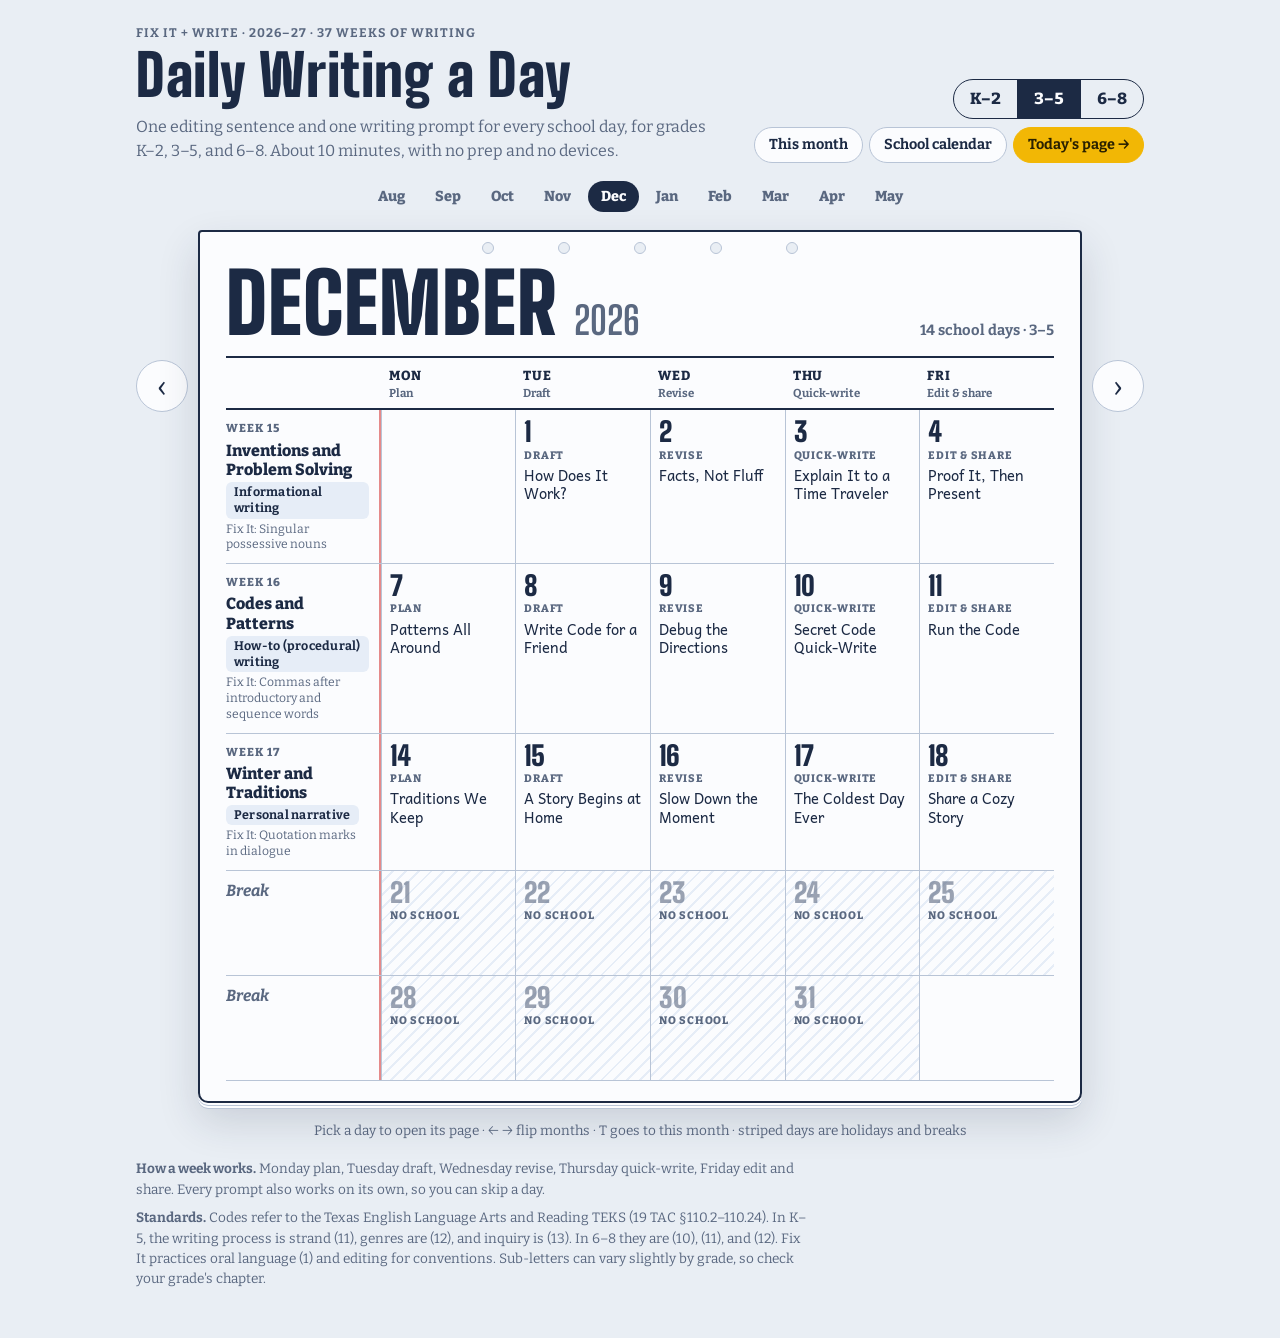
==== commit e7a11a53: "Add month calendar as the front page; move day pages to day/ Month sheets flip with arrows, swipe, a" ====
--- a/index.html
+++ b/index.html
@@ -1,6 +1,6 @@
 <!doctype html>
 <html lang="en"><head><meta charset="utf-8"><meta name="viewport" content="width=device-width, initial-scale=1, viewport-fit=cover">
-<meta name="description" content="A school-year flip calendar of Daily Oral Language sentences and TEKS-aligned writing prompts for grades K–2, 3–5, and 6–8.">
+<meta name="description" content="A month-by-month calendar of Daily Oral Language sentences and TEKS-aligned writing prompts for grades K–2, 3–5, and 6–8, 2026–27.">
 </head><body>
 <title>Daily Writing a Day</title>
 <link rel="preconnect" href="https://fonts.googleapis.com"><link rel="preconnect" href="https://fonts.gstatic.com" crossorigin>
@@ -63,18 +63,6 @@
 #calSettings p { flex-basis: 100%; margin: 0; }
 #calSettings input[type=date] { padding: 4px 8px; border: 1.5px solid var(--line); border-radius: 6px; background: var(--paper); }
 
-/* month view */
-.cm-months { display: grid; grid-template-columns: repeat(auto-fill, minmax(min(100%, 290px), 1fr)); gap: 16px 20px; }
-.cm h3 { margin: 0 0 6px; font-family: var(--f-date); font-size: 1.3rem; letter-spacing: .02em; }
-.cm-grid { display: grid; grid-template-columns: repeat(5, 1fr); gap: 3px; }
-.cm-h { font-size: .7rem; text-align: center; color: var(--muted); font-weight: 700; }
-.cm-d { display: grid; place-items: center; min-height: 34px; border-radius: 6px; font-variant-numeric: tabular-nums; font-size: .85rem; border: 1.5px solid transparent; background: var(--chip); cursor: pointer; padding: 0; }
-.cm-d:hover { border-color: var(--ink); }
-.cm-d.off { background: transparent; color: var(--muted); text-decoration: line-through; opacity: .55; cursor: default; }
-.cm-d.on { background: var(--ink); color: var(--paper); }
-.cm-d.today { border-color: var(--pen); }
-.cm-wk { grid-column: 1 / -1; font-size: .72rem; color: var(--muted); margin-top: 4px; }
-.cm-jump { margin: 0 0 10px; font-size: .9rem; color: var(--muted); }
 
 /* the page */
 .flip-wrap { display: grid; grid-template-columns: 52px minmax(0, 1fr) 52px; gap: 10px; align-items: start; perspective: 1800px; }
@@ -139,14 +127,14 @@
 .foot p { margin: 0 0 8px; }
 
 /* tear-off flip */
-.fp.leave-next { animation: tearNext .45s ease-in forwards; z-index: 2; }
-.fp.leave-prev { animation: tearPrev .45s ease-in forwards; z-index: 2; }
-.fp.enter-prev { animation: dropIn .4s ease-out; z-index: 3; }
+.fp.leave-next, .mc.leave-next { animation: tearNext .45s ease-in forwards; z-index: 2; }
+.fp.leave-prev, .mc.leave-prev { animation: tearPrev .45s ease-in forwards; z-index: 2; }
+.fp.enter-prev, .mc.enter-prev { animation: dropIn .4s ease-out; z-index: 3; }
 @keyframes tearNext { to { transform: rotateX(95deg) translateY(-30px); opacity: 0; } }
 @keyframes tearPrev { to { transform: translateY(16px); opacity: 0; } }
 @keyframes dropIn { from { transform: rotateX(80deg); opacity: 0; } to { transform: none; opacity: 1; } }
 @media (prefers-reduced-motion: reduce) {
-  .fp.leave-next, .fp.leave-prev { animation: fade .2s forwards; } .fp.enter-prev { animation: none; }
+  .fp.leave-next, .fp.leave-prev, .mc.leave-next, .mc.leave-prev { animation: fade .2s forwards; } .fp.enter-prev, .mc.enter-prev { animation: none; }
   @keyframes fade { to { opacity: 0; } }
 }
 
@@ -171,8 +159,72 @@
   .fp { box-shadow: none; }
   .fp-teacher[open] > div, .fp-fix[open] > div { display: block; }
 }
+/* Month calendar: a wall-calendar sheet, Mon–Fri columns with a week label down the left
+   (theme, genre, Fix It focus); every school-day cell is a link to its day page. */
+.btn { text-decoration: none; color: var(--ink); display: inline-block; }
+.btn-go { color: var(--pencil-ink); }
+
+.mtabs { display: flex; flex-wrap: wrap; gap: 4px; justify-content: center; }
+.mtabs button { border: 1.5px solid transparent; background: transparent; border-radius: 999px; padding: 4px 12px; font-weight: 800; font-size: .9rem; color: var(--muted); cursor: pointer; }
+.mtabs button:hover { border-color: var(--line); color: var(--ink); }
+.mtabs button[aria-current="true"] { background: var(--ink); color: var(--paper); }
+
+.mc-wrap { display: grid; grid-template-columns: 52px minmax(0, 1fr) 52px; gap: 10px; align-items: start; perspective: 2000px; }
+.mc-sheet { display: grid; min-width: 0; }
+.mc-sheet > .mc { grid-area: 1 / 1; }
+.mc { position: relative; min-width: 0; background: var(--paper); border: 2px solid var(--ink); border-radius: 4px 4px 10px 10px; padding: 30px clamp(12px, 2.4vw, 26px) 20px;
+  box-shadow: 0 2px 0 var(--paper), 0 3px 0 var(--line), 0 5px 0 var(--paper), 0 6px 0 var(--line), 0 18px 40px var(--shadow); transform-origin: top center; }
+.mc-head { display: flex; flex-wrap: wrap; justify-content: space-between; align-items: baseline; gap: 4px 16px; padding-bottom: 10px; border-bottom: 2px solid var(--ink); }
+.mc-head h2 { margin: 0; font-family: var(--f-date); font-weight: 700; font-size: clamp(1.6rem, 4vw, 2.4rem); line-height: 1; color: var(--muted); }
+.mc-head h2 span { font-weight: 900; font-size: clamp(3rem, 9vw, 5.2rem); color: var(--ink); text-transform: uppercase; letter-spacing: .01em; margin-right: .1em; }
+.mc-head p { margin: 0; font-weight: 700; color: var(--muted); font-size: .92rem; }
+
+.mg { display: grid; }
+.mr { display: grid; grid-template-columns: minmax(130px, 1.15fr) repeat(5, minmax(0, 1fr)); border-bottom: 1.5px solid var(--line); }
+.mr > * { min-width: 0; }
+.mr-h { border-bottom: 2px solid var(--ink); }
+.mr-h span { padding: 8px 8px 6px; font-weight: 800; font-size: .82rem; text-transform: uppercase; letter-spacing: .06em; }
+.mr-h small { display: block; font-size: .72rem; text-transform: none; letter-spacing: 0; color: var(--muted); font-weight: 700; }
+
+.mw { display: flex; flex-direction: column; align-items: flex-start; gap: 3px; padding: 10px 10px 10px 0; border-right: 2px solid var(--margin); }
+.mw-n { font-size: .72rem; font-weight: 800; text-transform: uppercase; letter-spacing: .08em; color: var(--muted); }
+.mw-t { font-weight: 800; line-height: 1.2; text-wrap: balance; }
+.mw-f { font-size: .76rem; color: var(--muted); line-height: 1.3; }
+.mw .chip { border-radius: 6px; line-height: 1.3; padding: 2px 8px; }
+.mw-off .mw-t { color: var(--muted); font-weight: 700; font-style: italic; }
+
+.md { position: relative; display: flex; flex-direction: column; gap: 2px; min-height: 104px; padding: 8px 8px 10px; border-left: 1px solid var(--line); color: var(--ink); text-decoration: none; }
+a.md:hover { background: var(--chip); }
+a.md:hover .md-t { text-decoration: underline; text-underline-offset: 3px; }
+.md-n { font-family: var(--f-date); font-weight: 900; font-size: 1.7rem; line-height: 1; font-variant-numeric: tabular-nums; }
+.md-k { font-size: .68rem; font-weight: 800; text-transform: uppercase; letter-spacing: .07em; color: var(--muted); }
+.md-t { font-family: var(--f-read); font-size: .92rem; line-height: 1.25; overflow-wrap: anywhere; }
+.md-off { background: repeating-linear-gradient(135deg, transparent 0 7px, var(--chip) 7px 9px); }
+.md-off .md-n { color: var(--muted); opacity: .6; }
+.md-out { background: transparent; }
+.md.today { box-shadow: inset 0 0 0 3px var(--pen); }
+.md-today { position: absolute; top: 9px; right: 8px; font-size: .66rem; font-weight: 800; text-transform: uppercase; letter-spacing: .06em; color: var(--pen); }
+
+@media (max-width: 760px) {
+  .mc-wrap { grid-template-columns: minmax(0, 1fr); }
+  .mc-wrap .flip-nav { position: fixed; top: auto; bottom: calc(14px + env(safe-area-inset-bottom, 0px)); z-index: 40; box-shadow: 0 4px 14px var(--shadow); }
+  .mc-wrap .flip-nav.prev { left: 14px; } .mc-wrap .flip-nav.next { right: 14px; }
+  .mr-h { display: none; }
+  .mr { grid-template-columns: minmax(0, 1fr); border-bottom: 2px solid var(--ink); padding-bottom: 6px; }
+  .mw { border-right: 0; padding: 12px 0 6px; flex-direction: row; flex-wrap: wrap; align-items: baseline; gap: 4px 10px; }
+  .mw-f { flex-basis: 100%; }
+  .md { min-height: 0; display: grid; grid-template-columns: 2.6rem minmax(0, 1fr); grid-template-rows: auto auto; column-gap: 10px; padding: 8px 6px; border-left: 0; border-top: 1px solid var(--line); }
+  .md-n { grid-row: span 2; font-size: 1.6rem; }
+  .md-out { display: none; }
+  .md-off { padding-block: 4px; } .md-off .md-k { align-self: center; }
+}
+@media print {
+  .mtabs, .mc-wrap .flip-nav { display: none !important; }
+  .mc { box-shadow: none; }
+  .mc-wrap { grid-template-columns: minmax(0, 1fr); }
+}
 </style>
-<a class="skip" href="#calFlip">Skip to today's page</a>
+<a class="skip" href="#mSheet">Skip to the calendar</a>
 <main class="wrap">
   <header class="top">
     <div class="brand">
@@ -183,10 +235,9 @@
     <div class="controls" role="toolbar" aria-label="Calendar controls">
       <div class="seg" role="group" aria-label="Grade band"><button type="button" data-band="k2" aria-pressed="false">K–2</button><button type="button" data-band="g35" aria-pressed="false">3–5</button><button type="button" data-band="g68" aria-pressed="false">6–8</button></div>
       <div class="btns">
-        <button type="button" class="btn" id="calToday">Today</button>
-        <button type="button" class="btn" id="calMonthBtn" aria-expanded="false" aria-controls="calMonth">Month</button>
+        <button type="button" class="btn" id="mThisMonth">This month</button>
         <button type="button" class="btn" id="calSettingsBtn" aria-expanded="false" aria-controls="calSettings">School calendar</button>
-        <button type="button" class="btn btn-go" id="calProject">Project</button>
+        <a class="btn btn-go" id="mTodayLink" href="day/">Today's page →</a>
       </div>
     </div>
   </header>
@@ -194,53 +245,51 @@
     <label for="calStart">First day of school <input type="date" id="calStart" value="2026-08-17"></label>
     <label for="calHol"><input type="checkbox" id="calHol" checked> Skip typical Texas holidays and breaks</label>
     <button type="button" class="btn" id="calReset">Reset</button>
-    <p class="muted">Week 1 starts on your first day; each following school week gets the next week of writing. Saved in this browser only.</p>
+    <p class="muted">Week 1 starts on your first day; each following school week gets the next week of writing. Saved in this browser for both the calendar and the day pages.</p>
   </section>
-  <section class="panel month" id="calMonth" hidden aria-label="Month view"></section>
-  <div class="flip-wrap">
-    <button type="button" class="flip-nav prev" id="calPrev" aria-label="Previous school day">‹</button>
-    <div class="flip" id="calFlip"></div>
-    <button type="button" class="flip-nav next" id="calNext" aria-label="Next school day">›</button>
+  <nav class="mtabs" id="mTabs" aria-label="Months"></nav>
+  <div class="mc-wrap">
+    <button type="button" class="flip-nav prev" id="mPrev" aria-label="Previous month">‹</button>
+    <div class="mc-sheet" id="mSheet"></div>
+    <button type="button" class="flip-nav next" id="mNext" aria-label="Next month">›</button>
   </div>
-  <p class="sr-only" id="calLive" aria-live="polite"></p>
-  <p class="help muted">← → turn pages · T jumps to today · swipe on a phone · links like <code>#2026-10-20</code> open that day</p>
+  <p class="sr-only" id="mLive" aria-live="polite"></p>
+  <p class="help muted">Pick a day to open its page · ← → flip months · T goes to this month · striped days are holidays and breaks</p>
   <footer class="foot muted">
     <p><strong>How a week works.</strong> Monday plan, Tuesday draft, Wednesday revise, Thursday quick-write, Friday edit and share. Every prompt also works on its own, so you can skip a day.</p>
     <p><strong>Standards.</strong> Codes refer to the Texas English Language Arts and Reading TEKS (19 TAC §110.2–110.24). In K–5, the writing process is strand (11), genres are (12), and inquiry is (13). In 6–8 they are (10), (11), and (12). Fix It practices oral language (1) and editing for conventions. Sub-letters can vary slightly by grade, so check your grade's chapter.</p>
   </footer>
 </main>
-<script>window.DW={"year":{"label":"2026–27","start":"2026-08-17","holidays":["2026-09-07","2026-11-23","2026-11-24","2026-11-25","2026-11-26","2026-11-27","2026-12-21","2026-12-22","2026-12-23","2026-12-24","2026-12-25","2026-12-28","2026-12-29","2026-12-30","2026-12-31","2027-01-01","2027-01-18","2027-02-15","2027-03-15","2027-03-16","2027-03-17","2027-03-18","2027-03-19","2027-03-26"]},"weeks":[{"week":1,"theme":"New Beginnings","note":"first week of school","title":"First Days, Fresh Starts","bigIdea":"Students launch the year by telling true stories about new beginnings, building a daily writing habit and the check that every sentence is complete.","bands":{"k2":{"genre":"Personal narrative","genreCode":"(12)(A)","conv":"Capitalize the first word of a sentence","iCan":"I can tell about something that happened to me and start each sentence with a capital letter."},"g35":{"genre":"Personal narrative","genreCode":"(12)(A)","conv":"Complete sentences, not fragments","iCan":"I can write a true story with a clear beginning, and every sentence is complete."},"g68":{"genre":"Personal narrative","genreCode":"(11)(A)","conv":"Sentence fragments","iCan":"I can write a personal narrative that shows feelings through details and has no sentence fragments."}},"days":[{"kind":"plan","title":"Picking a First to Tell","teacher":"Model your own list or sketch first, out loud. Before time ends, every student should have one idea circled or starred.","write":{"k2":"Draw three small pictures of your first days of school this year: something new, something fun, and something a little scary. Circle the one you want to tell about.","g35":"List five “firsts” from your life: first lost tooth, first time on a bike, first day somewhere new. Star the one you remember best and jot three details: where you were, who was there, and how you felt.","g68":"List times you started something new: a school, a team, a neighborhood, a friend group, a job at home. Pick one and sketch a quick timeline: the beginning, the moment it got real, and how you felt after."},"dol":{"k2":{"s":"my new backpack is blue","fix":"My new backpack is blue.","n":2},"g35":{"s":"On the first day, Lucia found her new classroom. Next to the libary.","fix":"On the first day, Lucia found her new classroom next to the library.","n":3},"g68":{"s":"Before the first bell rang, Andre checked his schedule twice. Because he didnt want to get lost in the new building.","fix":"Before the first bell rang, Andre checked his schedule twice because he didn't want to get lost in the new building.","n":3}},"code":{"k2":"(11)(A)","g35":"(11)(A)","g68":"(10)(A)"}},{"kind":"draft","title":"Starting the Story","teacher":"Point out that the Fix It sentence starts with a capital. Look for story beginnings that name a real place and a real moment.","write":{"k2":"Use the picture you circled yesterday, or think about this morning at school. Write: “On the first day, I…” Then draw what you saw.","g35":"Use your starred idea from Monday, or pick any first you remember well. Write the beginning of the story: put us right there, with where you were and the first thing you saw or heard.","g68":"Draft the opening paragraph of a story about a new beginning (Monday's timeline or a fresh one). Start in the middle of the action, not with “One day.” Stop right before the big moment."},"dol":{"k2":{"s":"we walkd to our new room","fix":"We walked to our new room.","n":3},"g35":{"s":"Mrs. Ortiz smiled at the class. And wrote her name on the bord.","fix":"Mrs. Ortiz smiled at the class and wrote her name on the board.","n":3},"g68":{"s":"walking into the cafeteria with a full tray. Andre searched for a familar face.","fix":"Walking into the cafeteria with a full tray, Andre searched for a familiar face.","n":3}},"code":{"k2":"(11)(B)","g35":"(11)(B)","g68":"(10)(B)"}},{"kind":"revise","title":"Show the Feeling","teacher":"Read the weak model aloud, then revise it together before students touch their own work. Look for one real change, not a recopied draft.","write":{"k2":"Listen: “I went to school.” Now add a feeling: “I walked into school with butterflies in my tummy.” Add one feeling word to your own story.","g35":"Read this: “I went in the room. It was nice. I sat down.” Craft move: \u003cstrong>show, don't tell\u003c/strong>. Swap “nice” for what you saw, heard, or smelled (new crayons? a humming fan?). Find one telling word in your story and replace it with a sensory detail.","g68":"Weak model: “I was nervous on my first day. It was really scary. I was so nervous.” Craft move: \u003cstrong>show the feeling through the body and actions\u003c/strong>: sweaty palms, rereading the same text, a locker that won't open. Rewrite two sentences of your draft so readers feel it without you naming it."},"dol":{"k2":{"s":"my frend sat by me","fix":"My friend sat by me.","n":3},"g35":{"s":"During recess, we played tag. Until the whistle blew","fix":"During recess, we played tag until the whistle blew.","n":3},"g68":{"s":"The new schedule confused everyone. Especially the sixth graders who kept walking into the wrong classroom","fix":"The new schedule confused everyone, especially the sixth graders who kept walking into the wrong classroom.","n":3}},"code":{"k2":"(11)(C)","g35":"(11)(C)","g68":"(10)(C)"}},{"kind":"quick-write","title":"First Bite, First Try","teacher":"Set a timer and write alongside students. The goal is fluency; spelling waits until Friday.","write":{"k2":"Tell about a time you tried a new food. What was it? Did you like it? Draw your face when you tasted it!","g35":"Quick-write: tell the true story of a time you tried something that scared you a little: a high dive, a new food, reading aloud, a sleepover. Write for six minutes without stopping to erase.","g68":"Fast write: the first time you did something on your own, like cooking a meal, walking to a store, or watching a younger kid. Tell it as a story in seven minutes and include one line of what you were thinking."},"dol":{"k2":{"s":"can I sit here","fix":"Can I sit here?","n":2},"g35":{"s":"my little brother started kindergarten. With a dinosaur lunchbox.","fix":"My little brother started kindergarten with a dinosaur lunchbox.","n":3},"g68":{"s":"Since the bus was late on the first morning. Half the class missed homeroom, and the principel made an announcment.","fix":"Since the bus was late on the first morning, half the class missed homeroom, and the principal made an announcement.","n":4}},"code":{"k2":"(12)(A)","g35":"(12)(A)","g68":"(11)(A)"}},{"kind":"edit-share","title":"Check Every Sentence","teacher":"Model the check on one student's sentence (with permission) before partners start. Celebrate fixes, not perfection. (3–5 Fix It: also accept a colon or dash before &quot;a turtle&quot;; 6–8: also accept a comma before &quot;even though.&quot;)","write":{"k2":"Pick your best sentence from this week. Does every sentence start with a \u003cstrong>capital letter\u003c/strong>? Fix any that don't. Then read it to a partner and show your picture.","g35":"Choose one story from this week and edit for \u003cstrong>complete sentences\u003c/strong>: read each one aloud and ask, “Who or what? Doing what?” Join any fragment to the sentence next to it. Then read your best two sentences in the author's chair.","g68":"Edit one piece from this week for \u003cstrong>sentence fragments\u003c/strong>: read it from the last sentence to the first so each one has to stand alone. Fix any “because…” or “-ing” fragments. Then share with a partner, who names the line that felt most real."},"dol":{"k2":{"s":"school is fun. we like our class","fix":"School is fun. We like our class.","n":3},"g35":{"s":"We have a new class pet. A turtle named Speedy. he lives by the window.","fix":"We have a new class pet, a turtle named Speedy. He lives by the window.","n":3},"g68":{"s":"Andre survived his first week. Even though he got lost twice. By Friday, he knew every shortcut in the building","fix":"Andre survived his first week even though he got lost twice. By Friday, he knew every shortcut in the building.","n":3}},"code":{"k2":"(11)(D), (11)(E)","g35":"(11)(D), (11)(E)","g68":"(10)(D), (10)(E)"}}]},{"week":2,"theme":"Friends and Teamwork","note":"","title":"Better Together","bigIdea":"Students write true stories about friends and teams, zooming in on the moment a group came together or fell apart, while they practice ending sentences correctly.","bands":{"k2":{"genre":"Personal narrative","genreCode":"(12)(A)","conv":"End marks: period and question mark","iCan":"I can tell a story about a friend and end each sentence with a period or a question mark."},"g35":{"genre":"Personal narrative","genreCode":"(12)(A)","conv":"Capital letters and end punctuation","iCan":"I can write a story about teamwork with dialogue, and I use capital letters and end punctuation correctly."},"g68":{"genre":"Personal narrative","genreCode":"(11)(A)","conv":"Run-ons and comma splices","iCan":"I can write a narrative that zooms in on a turning point, with no run-ons or comma splices."}},"days":[{"kind":"plan","title":"Mapping Teamwork Moments","teacher":"Share a short teamwork story of your own as a model. Look for a chosen moment, not just a topic like “soccer.” (6–8 Fix It: also accept a period or semicolon instead of the comma + conjunction.)","write":{"k2":"Think of a time you played or worked with a friend. Draw it. Tell a partner: Who was there? What did you do together?","g35":"Make a web with “Friends and Teamwork” in the middle. Add times you worked with someone: a game, a chore, a project, a fort. Pick the one with the most action and list three things that happened, in order.","g68":"Brainstorm three moments when a group either clicked or fell apart: a team, a group project, a band, a group chat. Choose one and jot the problem, the turning point, and what it taught you about working with people."},"dol":{"k2":{"s":"do you want to play","fix":"Do you want to play?","n":2},"g35":{"s":"rosa and kenji built a fort out of couch cushions","fix":"Rosa and Kenji built a fort out of couch cushions.","n":3},"g68":{"s":"Our science team had one hour to build a bridge out of straws, nobody agreed on the desing","fix":"Our science team had one hour to build a bridge out of straws, but nobody agreed on the design.","n":3}},"code":{"k2":"(11)(A)","g35":"(11)(A)","g68":"(10)(A)"}},{"kind":"draft","title":"Drafting the Middle","teacher":"Remind students that the middle is where the problem lives. Look for at least one line where someone speaks. (6–8 Fix It: also accept a period or semicolon instead of the comma + conjunction.)","write":{"k2":"Write about a time you and a friend did something together. Start with “One day, my friend and I…” End with how you felt.","g35":"Use your web from Monday, or think of a time a team helped you. Draft the middle of the story: what went wrong, and what did you and your teammate say and do to fix it? Include one line of talking.","g68":"Draft the turning point of your teamwork story (Monday's idea or a new one): the moment the group came together or broke apart. Slow it down: what was said, who looked at whom, what changed."},"dol":{"k2":{"s":"we bilt a big tower","fix":"We built a big tower.","n":3},"g35":{"s":"kenji held the blanket while Rosa tied the knots did it stay up","fix":"Kenji held the blanket while Rosa tied the knots. Did it stay up?","n":4},"g68":{"s":"Maya wanted to paint the bridge red, Jordan wanted to leave it plain, they argued until the bell rang.","fix":"Maya wanted to paint the bridge red, but Jordan wanted to leave it plain. They argued until the bell rang.","n":3}},"code":{"k2":"(11)(B)","g35":"(11)(B)","g68":"(10)(B)"}},{"kind":"revise","title":"Let Them Talk","teacher":"Revise the weak model together on the board first. Look for students adding words to their draft, not starting over. (6–8 Fix It: also accept a period or semicolon instead of the comma + conjunction.)","write":{"k2":"Listen: “We played.” That is short! Add what and where: “We played tag by the big slide.” Find one short sentence in your story and add where it happened.","g35":"Weak model: “We played. We won. It was fun.” Craft move: \u003cstrong>add dialogue\u003c/strong>. Let the people talk: “Pass it to me!” Kenji yelled. Add one line of dialogue to your own teamwork story.","g68":"Weak model: “The group project was hard, but we worked it out in the end.” Craft move: \u003cstrong>zoom in on one small moment\u003c/strong>: an eye roll, a muttered comment, someone finally laughing. Replace one summary sentence in your draft with a three- or four-sentence zoomed-in scene."},"dol":{"k2":{"s":"will you play with me","fix":"Will you play with me?","n":2},"g35":{"s":"Our team won the game on saturday we cheered so loudly","fix":"Our team won the game on Saturday. We cheered so loudly.","n":4},"g68":{"s":"We finally tested the bridge, it held twelve textbooks. Which was a class record.","fix":"We finally tested the bridge, and it held twelve textbooks, which was a class record.","n":3}},"code":{"k2":"(11)(C)","g35":"(11)(C)","g68":"(10)(C)"}},{"kind":"quick-write","title":"Learning Someone's Game","teacher":"Write fast with the class. Invite two volunteers to read one sentence aloud. (6–8 Fix It: also accept a period or semicolon instead of the comma + conjunction.)","write":{"k2":"Tell about a time someone taught you a game, or you taught someone else. What happened when you played? Draw and write.","g35":"Quick-write: tell about a time you and a sibling, cousin, neighbor, or friend had to share one thing: the last slice, the front seat, one controller. How did it turn out?","g68":"Fast write: a time you were the new person in a group that already knew each other, like a team, a club, or a lunch table. Tell the moment you went from outsider to part of it (or didn't)."},"dol":{"k2":{"s":"who is your best friend","fix":"Who is your best friend?","n":2},"g35":{"s":"have you ever played on a team with your cousin my cousin Ana is a great goalie","fix":"Have you ever played on a team with your cousin? My cousin Ana is a great goalie.","n":4},"g68":{"s":"My friends and I tried to make pancakes for the whole team, the first batch burned the smoke alarm went off.","fix":"My friends and I tried to make pancakes for the whole team, but the first batch burned, and the smoke alarm went off.","n":3}},"code":{"k2":"(12)(A)","g35":"(12)(A)","g68":"(11)(A)"}},{"kind":"edit-share","title":"End Marks Matter","teacher":"Have students point to each end mark as they reread. Listen during sharing for voices that drop at periods and rise at questions. (6–8 Fix It: also accept a period or semicolon instead of the comma + conjunction.)","write":{"k2":"Look at your story from this week. Does each telling sentence end with a \u003cstrong>period\u003c/strong>? Does each asking sentence end with a \u003cstrong>question mark\u003c/strong>? Fix them, then read your story to a partner.","g35":"Edit one story from this week for \u003cstrong>capital letters and end punctuation\u003c/strong>: a capital at every sentence start and for names; a period, question mark, or exclamation point at every end. Then share with a partner, who asks you one question about your story.","g68":"Edit one piece for \u003cstrong>run-ons and comma splices\u003c/strong>: find every comma that joins two complete thoughts and fix it with a period, a semicolon, or a comma plus \u003cem>and\u003c/em>, \u003cem>but\u003c/em>, or \u003cem>so\u003c/em>. Share your turning-point scene in the author's chair."},"dol":{"k2":{"s":"is it time to play. Yes, it is","fix":"Is it time to play? Yes, it is.","n":3},"g35":{"s":"our class team is called the Comets. who thinks we can win","fix":"Our class team is called the Comets. Who thinks we can win?","n":3},"g68":{"s":"The team lost the final game, nobody was angry. Coach Ruiz bought everyone tacos, we laughed about the missed goal","fix":"The team lost the final game, but nobody was angry. Coach Ruiz bought everyone tacos, and we laughed about the missed goal.","n":3}},"code":{"k2":"(11)(D), (11)(E)","g35":"(11)(D), (11)(E)","g68":"(10)(D), (10)(E)"}}]},{"week":3,"theme":"Our School","note":"","title":"All About Our School","bigIdea":"Students become the experts on their own school, writing facts a newcomer needs while practicing capital letters for names and places.","bands":{"k2":{"genre":"All-about writing","genreCode":"(12)(B)","conv":"Capitalize names and the word I","iCan":"I can write facts about our school and use capital letters for names and the word I."},"g35":{"genre":"Informational writing","genreCode":"(12)(B)","conv":"Capitalizing proper nouns","iCan":"I can write an informational paragraph about our school with a topic sentence, facts, and capitalized proper nouns."},"g68":{"genre":"Informational essay","genreCode":"(11)(B)","conv":"Capitalizing proper nouns and proper adjectives","iCan":"I can write an informational section with specific details and correctly capitalized proper nouns and adjectives."}},"days":[{"kind":"plan","title":"Choosing What to Teach","teacher":"Talk about the difference between facts and opinions as students list. Look for topics small enough to explain in a paragraph. (6–8 Fix It: also accept a period or semicolon instead of the comma + conjunction.)","write":{"k2":"Draw four places in our school: the library, the gym, the cafeteria, and the office. Put a star on the place you know the most about.","g35":"You are the expert on our school! List topics a new student would need to know: the cafeteria, recess rules, the library, the best water fountain. Choose one and list three facts about it.","g68":"A new student starts tomorrow. Brainstorm what nobody officially tells you about this school: lunch lines, passing periods, which stairs to take. Pick one topic and organize it into three subtopics you could explain."},"dol":{"k2":{"s":"my friend is sam","fix":"My friend is Sam.","n":3},"g35":{"s":"Our school is on oak street in San Antonio","fix":"Our school is on Oak Street in San Antonio.","n":3},"g68":{"s":"Lone Oak Middle School was named after a tree near the guadalupe river, the tree is still standing","fix":"Lone Oak Middle School was named after a tree near the Guadalupe River, and the tree is still standing.","n":4}},"code":{"k2":"(11)(A)","g35":"(11)(A)","g68":"(10)(A)"}},{"kind":"draft","title":"A Paragraph of Facts","teacher":"Model a topic sentence that names the place and hints at what is coming. Look for facts, not just “it is fun.”","write":{"k2":"Write about one place in our school. Tell two facts: “The gym has ___. In the gym, we ___.” Draw it and add labels.","g35":"Use your topic from Monday, or choose one place in our school. Write a paragraph that teaches a new student about it: a topic sentence first, then three facts.","g68":"Draft one section of a “Survival Guide” for our school (Monday's plan or a new topic). Give it a heading and write a paragraph with a clear main idea and details a newcomer could actually use."},"dol":{"k2":{"s":"sam and i like the library","fix":"Sam and I like the library.","n":3},"g35":{"s":"Every friday we visit the library. And check out books from Ms. Chen","fix":"Every Friday we visit the library and check out books from Ms. Chen.","n":4},"g68":{"s":"Our school's mexican folk dance team performed at the texas State Capitol in austin.","fix":"Our school's Mexican folk dance team performed at the Texas State Capitol in Austin.","n":3}},"code":{"k2":"(11)(B)","g35":"(11)(B)","g68":"(10)(B)"}},{"kind":"revise","title":"Exact Facts Win","teacher":"Ask, “Could a visitor picture this?” after each revised sentence. Look for numbers, names, and exact nouns.","write":{"k2":"Listen: “The library is good.” That does not teach us much. Try: “The library has books about sharks and a soft blue rug.” Change one “good” or “fun” in your writing to a real fact.","g35":"Weak model: “The cafeteria is a place where we eat. It is big. We eat there.” Craft move: \u003cstrong>use exact numbers and names\u003c/strong>: How many tables? What's on the menu Tuesday? Add two exact facts to your own paragraph.","g68":"Weak model: “The library is a nice place with lots of resources that help students.” Craft move: \u003cstrong>replace general words with specifics\u003c/strong>: which resources? Graphic novels? A quiet corner? Charging spots? Revise one vague sentence in your draft so a reader can picture it."},"dol":{"k2":{"s":"i eat lunch with maria","fix":"I eat lunch with Maria.","n":3},"g35":{"s":"the art room has paint from mexico and clay from Japan","fix":"The art room has paint from Mexico and clay from Japan.","n":3},"g68":{"s":"After the field trip to the alamo, our class wrote reports. About spanish missions in Texas.","fix":"After the field trip to the Alamo, our class wrote reports about Spanish missions in Texas.","n":4}},"code":{"k2":"(11)(C)","g35":"(11)(C)","g68":"(10)(C)"}},{"kind":"quick-write","title":"Tour Guide for a Day","teacher":"Encourage students to write as the expert. Look for facts explained clearly enough for an outsider. (6–8 Fix It: also accept a period or semicolon instead of the comma + conjunction.)","write":{"k2":"Write all about our playground. What can you do there? What rules keep us safe? Draw and label it.","g35":"Quick-write: you are the tour guide for a class visiting from another school. Write what you would tell them at one stop on the tour, including the most surprising fact about our school.","g68":"Fast write: explain one school routine to someone from another country who has never been inside a Texas middle school, like passing periods, lockers, or pep rallies. Assume they know nothing."},"dol":{"k2":{"s":"i ride bus 12 with ben","fix":"I ride bus 12 with Ben.","n":3},"g35":{"s":"did you know that coach Garza started our school garden in april","fix":"Did you know that Coach Garza started our school garden in April?","n":4},"g68":{"s":"The PTA sold japanese rice crackers and french bread at the fall festival, it raised enough money for new books.","fix":"The PTA sold Japanese rice crackers and French bread at the fall festival, and it raised enough money for new books.","n":3}},"code":{"k2":"(12)(B)","g35":"(12)(B)","g68":"(11)(B)"}},{"kind":"edit-share","title":"Names Get Capitals","teacher":"Have students underline every capital and explain why it is there. Save the best pieces for a real new-student welcome.","write":{"k2":"Check your writing about our school. Did you use a \u003cstrong>capital letter for names\u003c/strong> and for the word \u003cstrong>I\u003c/strong>? Fix them, then read your page to a partner.","g35":"Edit one piece from this week for \u003cstrong>proper nouns\u003c/strong>: names of people, places, streets, days, and months need capitals. Underline each one as you check. Then do a gallery walk: leave your paragraph on your desk and read three classmates' work.","g68":"Edit one section for \u003cstrong>proper nouns and proper adjectives\u003c/strong> (\u003cem>Texas\u003c/em>, \u003cem>Mexican\u003c/em>, \u003cem>Vietnamese\u003c/em>, \u003cem>Alamo\u003c/em>). Then put your section together with two classmates' sections to make a mini survival guide, and read it aloud as a group."},"dol":{"k2":{"s":"jon and i paint. Lily and i read.","fix":"Jon and I paint. Lily and I read.","n":3},"g35":{"s":"Our principal, dr. Patel, grew up in el Paso. She moved here last july.","fix":"Our principal, Dr. Patel, grew up in El Paso. She moved here last July.","n":3},"g68":{"s":"Our librarian displayed books by korean and vietnamese authors. She added a poster of big bend National Park.","fix":"Our librarian displayed books by Korean and Vietnamese authors. She added a poster of Big Bend National Park.","n":4}},"code":{"k2":"(11)(D), (11)(E)","g35":"(11)(D), (11)(E)","g68":"(10)(D), (10)(E)"}}]},{"week":4,"theme":"Helpers and Jobs","note":"Monday is Labor Day","title":"How Helpers Do It","bigIdea":"Students explain, step by step, how community helpers do their jobs and how they themselves do useful tasks, while practicing clear, complete sentences.","bands":{"k2":{"genre":"How-to writing","genreCode":"(12)(B)","conv":"Complete sentences: who + what they do","iCan":"I can write the steps of a helper's job in order, using sentences that tell who and what they do."},"g35":{"genre":"How-to (procedural) writing","genreCode":"(12)(B)","conv":"Commas in a series","iCan":"I can write clear steps in order with exact words, and I use commas in a series."},"g68":{"genre":"Procedural writing","genreCode":"(11)(B)","conv":"Compound sentences: comma + FANBOYS","iCan":"I can write a procedure a beginner can follow, with tips, and I punctuate compound sentences correctly."}},"days":[{"kind":"plan","title":"Helpers and Their Steps","teacher":"If Monday is a holiday, start the week here on Tuesday. Look for steps in a real order, not a list of facts. (6–8 Fix It: also accept a period or semicolon instead of the comma + conjunction.)","write":{"k2":"Think of a helper: a cook, a doctor, a bus driver, a teacher. What steps do they do? Fold your paper into three boxes and draw the steps in order: first, next, last.","g35":"List jobs that help our community: crossing guard, mechanic, cafeteria cook, firefighter. Pick one task one helper does, like fixing a flat tire, and list the tools and the steps in order.","g68":"Brainstorm skills you already have that someone might pay you for someday: braiding hair, fixing a bike chain, editing a video, cooking rice. Pick one and outline the steps a total beginner would need."},"dol":{"k2":{"s":"the vet help sick pets","fix":"The vet helps sick pets.","n":3},"g35":{"s":"A baker needs flour sugar and eggs","fix":"A baker needs flour, sugar, and eggs.","n":3},"g68":{"s":"Firefighters check their gear every morning they also clean the truck","fix":"Firefighters check their gear every morning, and they also clean the truck.","n":3}},"code":{"k2":"(11)(A)","g35":"(11)(A)","g68":"(10)(A)"}},{"kind":"draft","title":"Step by Step Draft","teacher":"Model one step aloud, starting with a time-order word or a command verb. Look for steps a reader could actually follow. (6–8 Fix It: also accept a period or semicolon instead of the comma + conjunction.)","write":{"k2":"Use your boxes from Monday, or pick a helper now. Write how they do one job. Use “First,” “Next,” and “Last.”","g35":"Use your list from Monday, or explain how a crossing guard helps kids cross the street. Draft the steps in order with words like first, then, after that, and finally.","g68":"Draft the steps for teaching a beginner your skill (Monday's plan or a new one, like changing a bike tube or making arroz). Number them and start each step with a command verb."},"dol":{"k2":{"s":"first, the cook wash her hands","fix":"First, the cook washes her hands.","n":3},"g35":{"s":"mr. Davis uses a jack a wrench and a new tire","fix":"Mr. Davis uses a jack, a wrench, and a new tire.","n":4},"g68":{"s":"the baker at esperanza's Bakery wakes up at four, she mixes the dough before sunrise","fix":"The baker at Esperanza's Bakery wakes up at four, and she mixes the dough before sunrise.","n":4}},"code":{"k2":"(11)(B)","g35":"(11)(B)","g68":"(10)(B)"}},{"kind":"revise","title":"Name the Exact Thing","teacher":"Act out the weak model literally to show why it fails. Look for exact nouns and verbs in the revisions.","write":{"k2":"Listen: “Put on the stuff.” What stuff? Try: “Put on your gloves and mask.” Find one step in your how-to and use the exact name of a thing.","g35":"Weak model: “Get the stuff. Do the thing with the tire. Then you're done.” Craft move: \u003cstrong>name exact tools and actions\u003c/strong>: “Loosen the bolts with a wrench.” Rewrite two of your steps so a reader could follow them with no questions.","g68":"Weak model: “Next, you cook the rice and make sure it's good.” Craft move: \u003cstrong>add a tip or warning\u003c/strong>: tell readers what goes wrong and how to avoid it (“Don't lift the lid, or the steam escapes.”). Add one tip or warning to your steps."},"dol":{"k2":{"s":"my teacher. reads to us","fix":"My teacher reads to us.","n":3},"g35":{"s":"the crossing guard has a whistle a stop sign and a bright vest","fix":"The crossing guard has a whistle, a stop sign, and a bright vest.","n":4},"g68":{"s":"Nurses at brazos valley Hospital work twelve-hour shifts so they need comfortable shoes","fix":"Nurses at Brazos Valley Hospital work twelve-hour shifts, so they need comfortable shoes.","n":4}},"code":{"k2":"(11)(C)","g35":"(11)(C)","g68":"(10)(C)"}},{"kind":"quick-write","title":"Robot Helper Rules","teacher":"Let students read one robot step aloud while a partner acts it out literally. Look for precise verbs. (6–8 Fix It: also accept a period or semicolon instead of the comma + conjunction.)","write":{"k2":"How do you help at school or at home? Maybe you water a plant or clean up blocks. Draw and write the steps.","g35":"Quick-write: write instructions for a robot starting its first day as a school custodian. It does exactly what you say, nothing more, so every step must be exact!","g68":"Fast write: a step-by-step guide to a job nobody gets paid for, like organizing a group project, calming down a younger kid, or keeping a group chat from blowing up. Make it practical and a little funny."},"dol":{"k2":{"s":"the mail carrier bring letters","fix":"The mail carrier brings letters.","n":3},"g35":{"s":"ms. Flores sweeps mops and locks the doors each night","fix":"Ms. Flores sweeps, mops, and locks the doors each night.","n":4},"g68":{"s":"The city bus driver checks her mirors at every stop, she waits for riders to sit down","fix":"The city bus driver checks her mirrors at every stop, and she waits for riders to sit down.","n":3}},"code":{"k2":"(12)(B)","g35":"(12)(B)","g68":"(11)(B)"}},{"kind":"edit-share","title":"Test Your Steps","teacher":"Partner testing shows writers where steps are missing. Listen for “Wait, what do I do now?” and send writers back to add a step. (6–8 Fix It: also accept a period or semicolon instead of the comma + conjunction.)","write":{"k2":"Read your how-to. Does each sentence tell \u003cstrong>who\u003c/strong> and \u003cstrong>what they do\u003c/strong>? (“The cook stirs the soup.”) Fix one that is missing a part. Then act out your steps for a partner!","g35":"Edit one how-to from this week for \u003cstrong>commas in a series\u003c/strong>: when you list three or more things, put a comma after each item before \u003cem>and\u003c/em>. Then partner test: your partner reads your steps aloud and acts them out.","g68":"Edit your procedure for \u003cstrong>compound sentences\u003c/strong>: find two complete thoughts joined by \u003cem>and\u003c/em>, \u003cem>but\u003c/em>, \u003cem>or\u003c/em>, or \u003cem>so\u003c/em>, and check for a comma before the joining word. Then trade with a partner. Can they follow your steps without asking you a question?"},"dol":{"k2":{"s":"the cook makes tacos. Mia eat them","fix":"The cook makes tacos. Mia eats them.","n":3},"g35":{"s":"Firefighters wear helmets boots and heavy coats. They carry hoses axes and ladders.","fix":"Firefighters wear helmets, boots, and heavy coats. They carry hoses, axes, and ladders.","n":4},"g68":{"s":"The vet checked the puppy's ears, she found an infection. She gave the owner medecine but the puppy hated it.","fix":"The vet checked the puppy's ears, and she found an infection. She gave the owner medicine, but the puppy hated it.","n":3}},"code":{"k2":"(11)(D), (11)(E)","g35":"(11)(D), (11)(E)","g68":"(10)(D), (10)(E)"}}]},{"week":5,"theme":"Family Stories","note":"many schools begin celebrating Hispanic Heritage Month around now","title":"Stories We Carry","bigIdea":"Students tell the stories families and communities keep retelling, a natural fit as many schools begin Hispanic Heritage Month, while they bring characters to life with action and dialogue.","bands":{"k2":{"genre":"Personal narrative","genreCode":"(12)(A)","conv":"Plural nouns (-s, -es)","iCan":"I can tell a story about people I care about and spell plurals with -s or -es."},"g35":{"genre":"Personal narrative","genreCode":"(12)(A)","conv":"Commas in dates and addresses","iCan":"I can write a family or community story with actions that show character, and I use commas in dates and addresses."},"g68":{"genre":"Personal narrative","genreCode":"(11)(A)","conv":"Commas after introductory words, phrases, and clauses","iCan":"I can write a narrative where dialogue and action reveal character, with commas after introductory elements."}},"days":[{"kind":"plan","title":"Stories Told Again","teacher":"Keep “family” broad: anyone students live with or care about counts. Look for one chosen story by the end.","write":{"k2":"Think of a happy time with people you love, or a story someone at home likes to tell. Draw it. Tell a partner who was there.","g35":"List stories people at home tell again and again: the time someone got lost, a funny baby story, a big storm. If none come to mind, list special times with people you care about. Star one and jot who, where, and what happened.","g68":"List stories you have heard more than once from family or neighbors: how someone came to Texas, a legendary cooking disaster, where a nickname came from. Pick one and note what you know, what you'd ask, and why people keep telling it."},"dol":{"k2":{"s":"my abuela has three dishs","fix":"My abuela has three dishes.","n":3},"g35":{"s":"My grandpa was born on May 4 1958 in Laredo Texas.","fix":"My grandpa was born on May 4, 1958, in Laredo, Texas.","n":3},"g68":{"s":"When my tía was young she sold paletas from a cart in brownsville","fix":"When my tía was young, she sold paletas from a cart in Brownsville.","n":3}},"code":{"k2":"(11)(A)","g35":"(11)(A)","g68":"(10)(A)"}},{"kind":"draft","title":"Setting the Scene","teacher":"Remind students that a story told at home can be written as a scene. Look for a clear setting in the first lines. (6–8 Fix It: also accept a period or semicolon instead of the comma + conjunction.)","write":{"k2":"Write about a time with people you love. Start with “One time, we…” Tell what you did and how it felt.","g35":"Use Monday's list, or think of a time people at home laughed really hard. Draft the beginning: who is there, where are you, and what starts to happen? Use your senses: what did the room smell or sound like?","g68":"Draft the story you chose Monday, or a story about an object at home with a history: a pot, a blanket, a photo, a tool. Write it as a scene with a setting and at least one person speaking."},"dol":{"k2":{"s":"we packed lunchs for the park","fix":"We packed lunches for the park.","n":3},"g35":{"s":"On Saturday August 15 2026 we had a reunion","fix":"On Saturday, August 15, 2026, we had a reunion.","n":4},"g68":{"s":"After the long drive from monterrey my grandmother hugged everyone, she even hugged the mail carrier.","fix":"After the long drive from Monterrey, my grandmother hugged everyone, and she even hugged the mail carrier.","n":3}},"code":{"k2":"(11)(B)","g35":"(11)(B)","g68":"(10)(B)"}},{"kind":"revise","title":"Show Them in Action","teacher":"Revise the model together, then give students quiet time to add one move to their own draft. Look for an action or line of dialogue that sounds like a real person.","write":{"k2":"Listen: “We ate food.” What food? How did it taste? Try: “We ate warm, soft tortillas.” Change one plain word in your story to a tasty, exact word.","g35":"Weak model: “My grandma told me a story. It was about when she was little. It was funny.” Craft move: \u003cstrong>show a person with a small action\u003c/strong>: how does she tell it? (“She slapped the table and laughed until she cried.”) Add one action like that to your story.","g68":"Weak model: “My uncle is a really funny person and everybody loves him.” Craft move: \u003cstrong>let dialogue reveal character\u003c/strong>: give the person one line only they would say. Revise your draft so a character's words do the work instead of your description."},"dol":{"k2":{"s":"abuelo picked three peachs","fix":"Abuelo picked three peaches.","n":3},"g35":{"s":"Send the photos to 1420 pecan lane Austin Texas 78701.","fix":"Send the photos to 1420 Pecan Lane, Austin, Texas 78701.","n":4},"g68":{"s":"Yes I remember that story. Without a doubt it was the funniest night of my life","fix":"Yes, I remember that story. Without a doubt, it was the funniest night of my life.","n":3}},"code":{"k2":"(11)(C)","g35":"(11)(C)","g68":"(10)(C)"}},{"kind":"quick-write","title":"The Story of a Name","teacher":"Names can be sensitive; let students choose the nickname option. Look for a real moment, not a summary.","write":{"k2":"Tell about a time you cooked or made something with a grown-up. What did you make? Draw it and write what happened.","g35":"Quick-write: tell the story of your name or a nickname. Who gave it to you? Is there a story behind it? If you don't know, tell about a time someone said your name wrong (or perfectly).","g68":"Fast write: a time a celebration or tradition went wrong: burned food, a lost costume piece, a power outage at a party. Write it fast, and end with why it became a story people still tell."},"dol":{"k2":{"s":"the boxs are full of toys","fix":"The boxes are full of toys.","n":3},"g35":{"s":"My cousin turned ten on Friday October 2 2026","fix":"My cousin turned ten on Friday, October 2, 2026.","n":3},"g68":{"s":"Honestly nobody in my family can sing but we sing loudly at every birthday anyway","fix":"Honestly, nobody in my family can sing, but we sing loudly at every birthday anyway.","n":3}},"code":{"k2":"(12)(A)","g35":"(12)(A)","g68":"(11)(A)"}},{"kind":"edit-share","title":"Share a Story Circle","teacher":"Invite students to take a story home and read it to the person in it. During sharing, listen for voices and actions that bring people to life.","write":{"k2":"Look at your story. When you wrote about more than one thing, did you add \u003cstrong>-s or -es\u003c/strong>? (one box, two boxes) Fix one. Then share your story and picture with a partner.","g35":"Edit one story for \u003cstrong>commas in dates and addresses\u003c/strong>. If your story has no date or place, add one (on Saturday, May 2, in Laredo, Texas) and check the commas. Then share in the author's chair.","g68":"Edit one piece for \u003cstrong>commas after introductory words, phrases, and clauses\u003c/strong> (\u003cem>Yes,\u003c/em> / \u003cem>After dinner,\u003c/em> / \u003cem>When she was ten,\u003c/em>). Then form a story circle: read one scene to a small group and ask what they want to know more about."},"dol":{"k2":{"s":"Tía made two dresss. I got three bow","fix":"Tía made two dresses. I got three bows.","n":3},"g35":{"s":"Our block party is on Saturday September 19 2026. Meet us at 300 Elm Street Waco Texas.","fix":"Our block party is on Saturday, September 19, 2026. Meet us at 300 Elm Street, Waco, Texas.","n":4},"g68":{"s":"After we finished dinner we looked at old photos. Laughing my grandpa pointed at his embarassing 1980s haircut.","fix":"After we finished dinner, we looked at old photos. Laughing, my grandpa pointed at his embarrassing 1980s haircut.","n":3}},"code":{"k2":"(11)(D), (11)(E)","g35":"(11)(D), (11)(E)","g68":"(10)(D), (10)(E)"}}]},{"week":6,"theme":"Autumn and Change","note":"","title":"Poems of Change","bigIdea":"Students write poems about fall and the changes around and inside them, trading general words for sensory images while practicing describing and comparing words.","bands":{"k2":{"genre":"Poem","genreCode":"(12)(A)","conv":"Adjectives and the articles a/an","iCan":"I can write a poem with describing words and use a and an correctly."},"g35":{"genre":"Poetry","genreCode":"(12)(A)","conv":"Comparative and superlative adjectives","iCan":"I can write a poem with sensory details and a simile, and I use comparing words correctly."},"g68":{"genre":"Poetry","genreCode":"(11)(A)","conv":"Comparative and superlative forms, including irregular ones","iCan":"I can write a poem with concrete images and use comparative and superlative forms correctly."}},"days":[{"kind":"plan","title":"Gathering Fall Words","teacher":"Take the list outside if you can. Look for specific sensory words, not just “pretty.”","write":{"k2":"Look out the window or go outside. What changes when fall comes? Draw it. Say three describing words to a partner: crunchy, cool, orange.","g35":"Make a senses list for fall in Texas (even if it's still hot!): what you see, hear, smell, taste, and feel. Write at least two words for each sense. Circle your favorites to use in a poem.","g68":"Fall in Texas is complicated: still 95 degrees, but football, shorter days, and pan de muerto in the bakery case. List signs of change you notice in the weather, at school, or in yourself. Star the three most surprising."},"dol":{"k2":{"s":"i see a orange leaf","fix":"I see an orange leaf.","n":3},"g35":{"s":"this leaf is more redder than that one","fix":"This leaf is redder than that one.","n":3},"g68":{"s":"Of all the trees on our street the cypress has the most brightest leaves","fix":"Of all the trees on our street, the cypress has the brightest leaves.","n":3}},"code":{"k2":"(11)(A)","g35":"(11)(A)","g68":"(10)(A)"}},{"kind":"draft","title":"Lines That Paint","teacher":"Read a short poem aloud first and point out the line breaks. Look for images, not explanations.","write":{"k2":"Write a fall poem with three lines. Start each line with “Fall is…” like “Fall is crunchy leaves.” Draw a picture around it.","g35":"Use your senses list from Monday, or look out the window right now. Write a five-line poem about one thing that changes in fall, using a different sense in each line. No rhyming needed!","g68":"Draft a free-verse poem from Monday's list, or about something that is changing for you this year. Write at least eight short lines, and break each line where you want the reader to pause."},"dol":{"k2":{"s":"we found a acorn under the big tree","fix":"We found an acorn under the big tree.","n":3},"g35":{"s":"october is the most colorfulest month of the year","fix":"October is the most colorful month of the year.","n":3},"g68":{"s":"Honestly this week felt more cooler than last week, but the forecast says Friday will be the hotter day of all.","fix":"Honestly, this week felt cooler than last week, but the forecast says Friday will be the hottest day of all.","n":3}},"code":{"k2":"(11)(B)","g35":"(11)(B)","g68":"(10)(B)"}},{"kind":"revise","title":"Compare It With a Simile","teacher":"Brainstorm three similes for the model together before students revise. Look for one line that is clearly sharper.","write":{"k2":"Listen: “The leaf fell.” Add a describing word: “The red leaf fell.” Add one more: “The red, crunchy leaf fell.” Add a describing word to one line of your poem.","g35":"Weak model: “The leaves are falling down. The wind is blowing. It is fall.” Craft move: \u003cstrong>use a simile\u003c/strong>: compare with \u003cem>like\u003c/em> or \u003cem>as\u003c/em>: “Leaves fall like tiny parachutes.” Add one simile to your own poem.","g68":"Weak model: “Change is hard / but it is also good / things change all the time.” Craft move: \u003cstrong>trade an abstract idea for a concrete image\u003c/strong>: instead of “change is hard,” show the jacket you outgrew or the empty seat on the bus. Replace one abstract line in your poem with an image."},"dol":{"k2":{"s":"the porch had an big pumpkin","fix":"The porch had a big pumpkin.","n":3},"g35":{"s":"My scarf is more warmer than yours, but the classroom rug is the warmer of all","fix":"My scarf is warmer than yours, but the classroom rug is the warmest of all.","n":3},"g68":{"s":"This fall's storms were badder than last year's, but the worse one was in October","fix":"This fall's storms were worse than last year's, but the worst one was in October.","n":3}},"code":{"k2":"(11)(C)","g35":"(11)(C)","g68":"(10)(C)"}},{"kind":"quick-write","title":"Talking to the Weather","teacher":"Keep it playful and fast. Invite a few students to read their first line only.","write":{"k2":"Pretend you are a leaf on a tree. Write a short poem: What do you see? Where do you go when you fall? Draw yourself!","g35":"Quick-write: write a poem that talks to the weather. Start with “Dear Wind,” or “Hey, Rain,” and tell it what you think of it. Make it funny or serious.","g68":"Fast write: a “Then and Now” poem. Write two short stanzas about yourself, one starting “Last year I…” and one starting “This year I…,” that show how you've changed."},"dol":{"k2":{"s":"we saw an big owl","fix":"We saw a big owl.","n":3},"g35":{"s":"our class pumpkin was more heavier than the one at the store","fix":"Our class pumpkin was heavier than the one at the store.","n":3},"g68":{"s":"Of the three poems I wrote this week this one is the better","fix":"Of the three poems I wrote this week, this one is the best.","n":3}},"code":{"k2":"(12)(A)","g35":"(12)(A)","g68":"(11)(A)"}},{"kind":"edit-share","title":"Poetry Café","teacher":"Dim the lights for the café if you like. Listen for poets reading slowly enough to land each image.","write":{"k2":"Read your poem. Did you use describing words? Check \u003cstrong>a\u003c/strong> and \u003cstrong>an\u003c/strong>: use \u003cem>an\u003c/em> before a vowel sound (an apple, an owl). Fix one, then read your poem aloud like a poet.","g35":"Edit one poem for \u003cstrong>comparative and superlative adjectives\u003c/strong>: \u003cem>-er\u003c/em> compares two (colder), \u003cem>-est\u003c/em> compares three or more (coldest), and never use \u003cem>more\u003c/em> with \u003cem>-er\u003c/em>. Then hold a poetry café: read to a small group and snap for each other.","g68":"Edit one poem for \u003cstrong>comparative and superlative forms\u003c/strong>, including irregular ones (\u003cem>good, better, best\u003c/em>; \u003cem>bad, worse, worst\u003c/em>; \u003cem>far, farther, farthest\u003c/em>). Then share one strong line in a class line-around, with no applause until the last reader."},"dol":{"k2":{"s":"i see a owl. It has big eyes","fix":"I see an owl. It has big eyes.","n":3},"g35":{"s":"Fall is more cooler then summer. Winter is the most coldest season.","fix":"Fall is cooler than summer. Winter is the coldest season.","n":3},"g68":{"s":"Pecans taste gooder after the first cold front. Honestly the worse part of fall is the itchy grass.","fix":"Pecans taste better after the first cold front. Honestly, the worst part of fall is the itchy grass.","n":3}},"code":{"k2":"(11)(D), (11)(E)","g35":"(11)(D), (11)(E)","g68":"(10)(D), (10)(E)"}}]},{"week":7,"theme":"Amazing Animals","note":"","title":"Animal Experts","bigIdea":"Students teach true, surprising facts about animals, replacing vague praise with exact information and connecting ideas with transitions, while they make subjects and verbs agree.","bands":{"k2":{"genre":"All-about writing","genreCode":"(12)(B)","conv":"Subject–verb agreement (is/are, runs/run)","iCan":"I can write true facts about an animal and match my nouns and verbs (a frog jumps, frogs jump)."},"g35":{"genre":"Informational writing","genreCode":"(12)(B)","conv":"Subject–verb agreement","iCan":"I can write an informational paragraph about an animal with exact facts and correct subject–verb agreement."},"g68":{"genre":"Informational essay","genreCode":"(11)(B)","conv":"Subject–verb agreement with tricky subjects","iCan":"I can write an informational piece with connected ideas and correct agreement, even with tricky subjects."}},"days":[{"kind":"plan","title":"Pick Your Animal","teacher":"Remind students to stick to what they know is true; a question mark next to a shaky fact is fine. Look for facts sorted into groups.","write":{"k2":"Which animal do you know a lot about? Draw it in the middle of your page. Around it, write or draw three facts: what it eats, where it lives, how it moves.","g35":"List animals you know about: pets, zoo animals, backyard critters, Texas animals like armadillos or horned lizards. Choose one and sort what you know into four boxes: Looks, Home, Food, Cool Facts.","g68":"Brainstorm animals with surprising abilities: bats that find food with sound, octopuses that change color, monarchs that migrate through Texas. Pick one and map three subtopics you could explain, plus one question you still have."},"dol":{"k2":{"s":"bats sleeps in the day","fix":"Bats sleep in the day.","n":3},"g35":{"s":"texas armadillos digs burrows with strong claws","fix":"Texas armadillos dig burrows with strong claws.","n":3},"g68":{"s":"The herd of bison graze on the prairie at caprock canyons State Park","fix":"The herd of bison grazes on the prairie at Caprock Canyons State Park.","n":4}},"code":{"k2":"(11)(A)","g35":"(11)(A)","g68":"(10)(A)"}},{"kind":"draft","title":"Hook Your Reader","teacher":"Share two or three strong openers aloud. Look for a hook and a clear topic.","write":{"k2":"Write an “all about” page for your animal. Start with “Did you know…?” Then tell two facts. Draw it and add labels.","g35":"Use your boxes from Monday, or pick an animal you know well. Write one paragraph for one box, like Food. Start with a topic sentence that makes a reader want to keep going.","g68":"Draft the introduction to an informational piece about your animal (Monday's plan or a new one). Open with a surprising fact or a question, then say what your piece will explain."},"dol":{"k2":{"s":"an owl are awake at night","fix":"An owl is awake at night.","n":3},"g35":{"s":"a horned lizard squirt blood from its eyes to scare coyotes","fix":"A horned lizard squirts blood from its eyes to scare coyotes.","n":3},"g68":{"s":"Each of the monarchs travel thousands of miles to mexico","fix":"Each of the monarchs travels thousands of miles to Mexico.","n":3}},"code":{"k2":"(11)(B)","g35":"(11)(B)","g68":"(10)(B)"}},{"kind":"revise","title":"Facts Beat Opinions","teacher":"Model the revision on the board. Look for at least one exact fact or a new transition in each draft.","write":{"k2":"Listen: “Cheetahs are fast.” How fast? Make it a wow fact: “Cheetahs can run faster than cars drive on our street!” Make one of your facts more exact.","g35":"Weak model: “Bats are cool. They do cool stuff. They are really cool animals.” Craft move: \u003cstrong>swap an opinion word for a fact\u003c/strong>: “One bat can eat hundreds of insects in a night.” Replace one “cool” or “awesome” in your paragraph with a real fact.","g68":"Weak model: “Octopuses are smart. Also they can change color. Also they have eight arms.” Craft move: \u003cstrong>use transitions that show connections\u003c/strong>: \u003cem>because\u003c/em>, \u003cem>for example\u003c/em>, \u003cem>as a result\u003c/em>, \u003cem>unlike\u003c/em>. Revise one list-like part of your draft so each sentence connects to the one before."},"dol":{"k2":{"s":"dogs runs fast","fix":"Dogs run fast.","n":3},"g35":{"s":"My cousin's turtles eats lettuce worms and strawberries","fix":"My cousin's turtles eat lettuce, worms, and strawberries.","n":4},"g68":{"s":"There is four kinds of venomous snakes in Texas, and the rattlesnake is the more common","fix":"There are four kinds of venomous snakes in Texas, and the rattlesnake is the most common.","n":3}},"code":{"k2":"(11)(C)","g35":"(11)(C)","g68":"(10)(C)"}},{"kind":"quick-write","title":"Nature Reporter","teacher":"For myth-busters: bats can see, goldfish remember for months, and bulls react to motion, not color. Look for writing that sounds like an expert explaining.","write":{"k2":"If you could be any animal for a day, which would you be? Write two true facts about it and draw yourself as that animal.","g35":"Quick-write: be a nature reporter. Write a short news report about an animal you can see near school, like a squirrel, a grackle, an ant, or a lizard. Tell what it does, where, and one thing you noticed up close.","g68":"Fast write: animal myth-buster. Pick a common belief (bats are blind, goldfish forget everything in three seconds, bulls hate the color red) and explain what's actually true. If you aren't sure, explain how you would find out."},"dol":{"k2":{"s":"a bee make honey","fix":"A bee makes honey.","n":3},"g35":{"s":"the hummingbird flap its wings very fast","fix":"The hummingbird flaps its wings very fast.","n":3},"g68":{"s":"neither the coyote nor the foxes was spotted on our trail camera last week","fix":"Neither the coyote nor the foxes were spotted on our trail camera last week.","n":3}},"code":{"k2":"(12)(B)","g35":"(12)(B)","g68":"(11)(B)"}},{"kind":"edit-share","title":"Teach Your Best Fact","teacher":"Model finding the true subject by crossing out the phrase in between (“collection of animal skulls”). Look for students checking every verb, not just one.","write":{"k2":"Read your animal page. Do your nouns and verbs match? (One frog \u003cstrong>jumps\u003c/strong>. Two frogs \u003cstrong>jump\u003c/strong>.) Fix one. Then make a class zoo: leave your page on your desk and visit three classmates' animals.","g35":"Edit one paragraph for \u003cstrong>subject–verb agreement\u003c/strong>: find each subject, then check its verb (\u003cem>The bat eats\u003c/em>; \u003cem>The bats eat\u003c/em>). Then read your best fact aloud and let the class guess the animal before you name it.","g68":"Edit one section for \u003cstrong>subject–verb agreement with tricky subjects\u003c/strong> (\u003cem>each of\u003c/em>, \u003cem>everyone\u003c/em>, \u003cem>neither…nor\u003c/em>, \u003cem>a group of\u003c/em>, \u003cem>there is/are\u003c/em>). Then teach your most surprising fact to a small group in thirty seconds."},"dol":{"k2":{"s":"Frogs jumps. A frog swim","fix":"Frogs jump. A frog swims.","n":3},"g35":{"s":"Owls hunts at night. A barn owl eat mice and other small animals","fix":"Owls hunt at night. A barn owl eats mice and other small animals.","n":3},"g68":{"s":"the class's collection of animal skulls are on display. Everyone in the sixth grade want to see the coyote skull.","fix":"The class's collection of animal skulls is on display. Everyone in the sixth grade wants to see the coyote skull.","n":3}},"code":{"k2":"(11)(D), (11)(E)","g35":"(11)(D), (11)(E)","g68":"(10)(D), (10)(E)"}}]},{"week":8,"theme":"Kindness Counts","note":"","title":"Letters of Kindness","bigIdea":"Students write letters that notice and thank people for real kindness, learning that a letter's format and tone should fit its reader.","bands":{"k2":{"genre":"Letter","genreCode":"(12)(C)","conv":"Capitals and commas in a letter (Dear ___, / Love, ___)","iCan":"I can write a kind letter with capitals and commas in the greeting and the closing."},"g35":{"genre":"Letter","genreCode":"(12)(D)","conv":"Friendly letter parts and commas","iCan":"I can write a friendly letter with all five parts and correct commas."},"g68":{"genre":"Letter","genreCode":"(11)(D)","conv":"Business letter conventions and formal tone","iCan":"I can write a formal letter that recognizes someone's kindness, with business letter format and a professional tone."}},"days":[{"kind":"plan","title":"Who Deserves a Thank-You?","teacher":"In the Fix It, a slash ( / ) shows where a new line starts in the letter. Look for kindness that is specific, not just “they are nice.”","write":{"k2":"Who has been kind to you? A friend, a helper, a teacher? Draw them. Tell a partner one kind thing they did.","g35":"List people who make your days better: a cafeteria worker, a neighbor, a coach, a friend. Next to each name, write one specific kind thing they did. Star the person you most want to thank.","g68":"Brainstorm people or groups whose kindness deserves official recognition: a custodian, a crossing guard, a local food bank, a coach. Choose one and list what they did, who it helped, and who has the power to honor them (a principal, a manager, a city council member)."},"dol":{"k2":{"s":"dear Mr. Bell / thank you for fixing our sink.","fix":"Dear Mr. Bell, / Thank you for fixing our sink.","n":3},"g35":{"s":"October 5 2026 / dear Ms. Reyes / Thank you for reading us stories at lunch.","fix":"October 5, 2026 / Dear Ms. Reyes, / Thank you for reading us stories at lunch.","n":3},"g68":{"s":"Hey Ms. Holloway, / Our class can't thank you enough for organizing the food drive","fix":"Dear Ms. Holloway: / Our class cannot thank you enough for organizing the food drive.","n":4}},"code":{"k2":"(11)(A)","g35":"(11)(A)","g68":"(10)(A)"}},{"kind":"draft","title":"Write the Body","teacher":"Show the five parts of a letter on the board. Look for a body that names a real action. (6–8 Fix It: also accept a semicolon instead of the period before &quot;his.&quot;)","write":{"k2":"Write a thank-you letter to someone kind. Start with “Dear ___,” and tell what they did. Draw a picture for them.","g35":"Use your starred person from Monday, or write to someone who helped you this year. Draft the body of a friendly letter: tell exactly what they did and how it made a difference to you.","g68":"Draft a formal letter recognizing someone's kindness (Monday's idea or a new one), addressed to a person who can honor them. In the first paragraph, state your purpose clearly in one or two sentences."},"dol":{"k2":{"s":"dear Lin / You are a good friend","fix":"Dear Lin, / You are a good friend.","n":3},"g35":{"s":"Dear Officer Nguyen / Thank you for visiting our class. we loved seeing your patrol car","fix":"Dear Officer Nguyen, / Thank you for visiting our class. We loved seeing your patrol car.","n":3},"g68":{"s":"dear Store Manager / An employee at your store helped my grandmother when she fell, his name is Marcus.","fix":"Dear Store Manager: / An employee at your store helped my grandmother when she fell. His name is Marcus.","n":4}},"code":{"k2":"(11)(B)","g35":"(11)(B)","g68":"(10)(B)"}},{"kind":"revise","title":"Kindness With a Because","teacher":"Ask, “How would this person know exactly what you mean?” Look for one sentence that names an effect or a concrete example. (6–8 Fix It: also accept a semicolon instead of the period before &quot;we.&quot;)","write":{"k2":"Listen: “Thank you for being nice.” Nice how? Try: “Thank you for helping me tie my shoes.” Change one sentence in your letter to tell exactly what they did.","g35":"Weak model: “Thanks for everything. You are nice. Bye.” Craft move: \u003cstrong>tell the effect\u003c/strong>: how did their kindness change your day? (“Because you saved me a seat, my first day felt less scary.”) Add one “because” sentence to your letter.","g68":"Weak model: “Mr. Lopez is super nice and helps everybody all the time and he's awesome.” Craft move: \u003cstrong>use a formal tone and a specific example\u003c/strong>: “Mr. Lopez stays after his shift to help students find lost belongings.” Revise two sentences of your letter so they sound professional and specific."},"dol":{"k2":{"s":"dear Sam / Thank you for the two book.","fix":"Dear Sam, / Thank you for the two books.","n":3},"g35":{"s":"You are the best neighbor on Elm Street. / your friend / Diego / P.S. tell your dog hi!","fix":"You are the best neighbor on Elm Street. / Your friend, / Diego / P.S. Tell your dog hi!","n":3},"g68":{"s":"Your volunteers was patient with every family, we can't thank them enough","fix":"Your volunteers were patient with every family. We cannot thank them enough.","n":5}},"code":{"k2":"(11)(C)","g35":"(11)(C)","g68":"(10)(C)"}},{"kind":"quick-write","title":"A Note for a Smile","teacher":"Keep notes kind and real. If students want to deliver them, plan a time on Friday. (6–8 Fix It: also accept a semicolon instead of the period before &quot;they.&quot;)","write":{"k2":"Write a short note to someone who might need a smile: the bus driver, a lunch helper, a new kid. End with “Love,” or “Your friend,” and your name.","g35":"Quick-write: write a thank-you letter to an object that is kind to you, like your pillow, your favorite hoodie, or the classroom fan. Use all five parts: date, greeting, body, closing, signature. Be funny!","g68":"Fast write: write a short formal letter to the principal proposing one free act of kindness the whole school could try, like sticky-note compliments or a “no one eats alone” table. Keep the tone polite and professional."},"dol":{"k2":{"s":"love / Ella / P.S. you are my best friend.","fix":"Love, / Ella / P.S. You are my best friend.","n":3},"g35":{"s":"Dear Coach Tran / We hope your knee is feeling better we miss you at practice","fix":"Dear Coach Tran, / We hope your knee is feeling better. We miss you at practice.","n":4},"g68":{"s":"Dear Superintendent Wallace: / The bus drivers at our school deserves recognition, they arrive before sunrise every day.","fix":"Dear Superintendent Wallace: / The bus drivers at our school deserve recognition. They arrive before sunrise every day.","n":3}},"code":{"k2":"(12)(C)","g35":"(12)(D)","g68":"(11)(D)"}},{"kind":"edit-share","title":"Ready to Send","teacher":"Real letters deserve real readers: help students deliver the ones they choose to send. Check greetings and closings before they go. (6–8 Fix It: also accept a semicolon instead of the period before &quot;their.&quot;)","write":{"k2":"Check your letter: a \u003cstrong>capital\u003c/strong> on \u003cem>Dear\u003c/em> and the name, a \u003cstrong>comma\u003c/strong> after the name, and a comma after \u003cem>Love,\u003c/em> or \u003cem>Your friend,\u003c/em>. Fix them. Then give your letter to the person, or read it to a partner.","g35":"Edit one letter from this week for \u003cstrong>friendly letter parts and commas\u003c/strong>: date (October 9, 2026), greeting (Dear Sam,), body, closing (Your friend,), and signature. Then deliver it or read it aloud to the class.","g68":"Edit your formal letter for \u003cstrong>business letter conventions and formal tone\u003c/strong>: a colon after the greeting, no slang or contractions, and \u003cem>Sincerely,\u003c/em> with your full name. Read it to a partner who flags anything too casual, then decide whether to send it."},"dol":{"k2":{"s":"Dear Abby / You are kind. / love / Max / P.S. Smile!","fix":"Dear Abby, / You are kind. / Love, / Max / P.S. Smile!","n":3},"g35":{"s":"October 9 2026 / Dear Coach Tran / Thank you for believing in our team. / Your player / Sofia / P.S. We won!","fix":"October 9, 2026 / Dear Coach Tran, / Thank you for believing in our team. / Your player, / Sofia / P.S. We won!","n":3},"g68":{"s":"Dear Mr. Castillo / The volunteers from your company donated coats, their kindness kept many students warm.","fix":"Dear Mr. Castillo: / The volunteers from your company donated coats. Their kindness kept many students warm.","n":3}},"code":{"k2":"(11)(D), (11)(E)","g35":"(11)(D), (11)(E)","g68":"(10)(D), (10)(E)"}}]},{"week":9,"theme":"Mysteries and Wonders","note":"","title":"Solve the Mystery","bigIdea":"Students invent mysteries with clues and suspense, learning to slow down the scary moments and keep their verbs in the right time.","bands":{"k2":{"genre":"Story","genreCode":"(12)(A)","conv":"Past-tense verbs (-ed)","iCan":"I can write a made-up mystery story and use -ed for things that already happened."},"g35":{"genre":"Fiction","genreCode":"(12)(A)","conv":"Verb tense: past, present, future","iCan":"I can write a mystery with a detective, clues, and suspense, using the right verb tense."},"g68":{"genre":"Fiction","genreCode":"(11)(A)","conv":"Consistent verb tense","iCan":"I can write a mystery that builds suspense and keeps a consistent verb tense."}},"days":[{"kind":"plan","title":"Map a Mystery","teacher":"Remind students this week's stories are made up. Look for a clear problem and at least one clue.","write":{"k2":"Something is missing from our classroom! What is it? Who took it? Draw the lost thing and the one you think took it.","g35":"Plan a mystery story with three quick lists: a detective (who?), a mystery (what is missing or strange?), and at least three clues. Circle your favorite from each list.","g68":"Plan a short mystery or “strange happening” story. Jot down the main character, the setting, the weird event, two clues (one real, one misleading), and the twist. Don't write the story yet; just make the map."},"dol":{"k2":{"s":"yesterday we look for the lost hat","fix":"Yesterday we looked for the lost hat.","n":3},"g35":{"s":"yesterday the class hamster escapes from its cage","fix":"Yesterday the class hamster escaped from its cage.","n":3},"g68":{"s":"When Lucia opened the old trunk in the attic she finds a map with a red X","fix":"When Lucia opened the old trunk in the attic, she found a map with a red X.","n":3}},"code":{"k2":"(11)(A)","g35":"(11)(A)","g68":"(10)(A)"}},{"kind":"draft","title":"Something Is Missing","teacher":"Read one strong mystery opening aloud as a model. Look for a problem by the end of the first few lines. (6–8 Fix It: also accept a semicolon or &quot;, and&quot; instead of the period before &quot;a cold wind.&quot;)","write":{"k2":"Write the beginning of your mystery. Start with “One morning, the ___ was gone!” Tell who saw that it was missing.","g35":"Use your lists from Monday, or start with this: the class pet is gone, and the cage door is open. Draft the beginning: introduce your detective and show the moment they notice something is wrong.","g68":"Draft the opening scene of your mystery (Monday's map, or start with a text from an unknown number that says “Don't open your locker.”). Build suspense by holding information back."},"dol":{"k2":{"s":"mia look under the rug yesterday","fix":"Mia looked under the rug yesterday.","n":3},"g35":{"s":"tomorrow the detective will searched the library for clues","fix":"Tomorrow the detective will search the library for clues.","n":3},"g68":{"s":"Marcus crept down the hallway and pushes open the door, a cold wind rushed past him.","fix":"Marcus crept down the hallway and pushed open the door. A cold wind rushed past him.","n":3}},"code":{"k2":"(11)(B)","g35":"(11)(B)","g68":"(10)(B)"}},{"kind":"revise","title":"Slow the Scary Part","teacher":"Read the weak model, then the revision, in a hushed voice so students hear the difference. Look for pacing that slows at the key moment. (3–5 Fix It: also accept &quot;Right now Detective Kim is looking.&quot;)","write":{"k2":"Listen: “The door opened.” Make it spooky with a sound word: “Creeeak! The door opened slowly.” Add a sound word to your mystery.","g35":"Weak model: “Kim found a clue. It was a footprint. She went to find who did it.” Craft move: \u003cstrong>build suspense with a short sentence\u003c/strong>: after a long sentence, add a tiny one: “Then she saw it. A footprint.” Add one short, suspenseful sentence to your story.","g68":"Weak model: “Then I heard a scary noise and I was scared and I went to see what it was.” Craft move: \u003cstrong>slow the moment down\u003c/strong> with senses and the character's thoughts, one beat per sentence. Rewrite the scariest moment in your draft so it takes four or five sentences instead of one."},"dol":{"k2":{"s":"last night the door creak","fix":"Last night the door creaked.","n":3},"g35":{"s":"right now detective Kim looked at the muddy footprints","fix":"Right now Detective Kim looks at the muddy footprints.","n":4},"g68":{"s":"When the clock struck midnight the lights flickered, and then the music box starts to play by itself","fix":"When the clock struck midnight, the lights flickered, and then the music box started to play by itself.","n":3}},"code":{"k2":"(11)(C)","g35":"(11)(C)","g68":"(10)(C)"}},{"kind":"quick-write","title":"The Tiny Door","teacher":"Let students choose any ending, even a cliffhanger. Look for a story that keeps moving.","write":{"k2":"You open your lunch box and something magic is inside! What is it? What happens next? Draw and write.","g35":"Quick-write: you find a tiny door at the bottom of a tree on the playground. It's open just a crack. Write what happens when you knock. Keep the story moving!","g68":"Fast write: every morning this week, someone has left one paper crane on your desk before you arrive. Write the scene where you finally find out who, or don't. Stay in past tense the whole way."},"dol":{"k2":{"s":"last week a frog hop into our class","fix":"Last week a frog hopped into our class.","n":3},"g35":{"s":"last week our class solve the mystery of the missing trophy","fix":"Last week our class solved the mystery of the missing trophy.","n":3},"g68":{"s":"As the fog rolled in, Ana grabbed her flashlight and runs toward the port Isabel Lighthouse","fix":"As the fog rolled in, Ana grabbed her flashlight and ran toward the Port Isabel Lighthouse.","n":3}},"code":{"k2":"(12)(A)","g35":"(12)(A)","g68":"(11)(A)"}},{"kind":"edit-share","title":"Mystery Read-Around","teacher":"Model underlining verbs on a short paragraph first. During sharing, ask listeners which clue they noticed.","write":{"k2":"Read your mystery. Did it already happen? Then use \u003cstrong>-ed\u003c/strong>: look → looked, jump → jumped. Fix two words. Then read your mystery to a partner in your best spooky voice.","g35":"Edit one story for \u003cstrong>verb tense\u003c/strong>: past (\u003cem>looked\u003c/em>), present (\u003cem>looks\u003c/em>), or future (\u003cem>will look\u003c/em>). Make sure each verb fits when the action happens. Then read in the author's chair and stop at the most suspenseful part so the class can guess the ending.","g68":"Edit one piece for \u003cstrong>consistent verb tense\u003c/strong>: choose past or present, then underline every verb to check that you stayed there. Then share in a mystery read-around: read your opening and let listeners predict the twist."},"dol":{"k2":{"s":"Yesterday we look in the box. The cat jump out!","fix":"Yesterday we looked in the box. The cat jumped out!","n":2},"g35":{"s":"Yesterday Kim finds the trophy. Tomorrow she will returned it to coach Lane.","fix":"Yesterday Kim found the trophy. Tomorrow she will return it to Coach Lane.","n":3},"g68":{"s":"After weeks of guessing the crane maker turned out to be ms. Ortiz. She smiles and handed me one last crane.","fix":"After weeks of guessing, the crane maker turned out to be Ms. Ortiz. She smiled and handed me one last crane.","n":3}},"code":{"k2":"(11)(D), (11)(E)","g35":"(11)(D), (11)(E)","g68":"(10)(D), (10)(E)"}}]},{"week":10,"theme":"Smart and Safe Online","note":"around Digital Citizenship Week","title":"Think Before You Click","bigIdea":"Students build persuasive writing about staying safe online: K–2 write letters that ask or persuade, 3–5 state and support an opinion, and 6–8 make a claim, back it with evidence, and answer a counterclaim.","bands":{"k2":{"genre":"Letter","genreCode":"(12)(C)","conv":"Question marks and asking sentences","iCan":"I can write a letter that asks someone to stay safe online and tells why."},"g35":{"genre":"Opinion essay","genreCode":"(12)(C)","conv":"Apostrophes in contractions","iCan":"I can state my opinion clearly and support it with reasons and examples."},"g68":{"genre":"Argumentative writing","genreCode":"(11)(C)","conv":"its/it's, your/you're, their/there/they're","iCan":"I can make a claim, support it with evidence, and answer a counterclaim."}},"days":[{"kind":"plan","title":"Safe Clicks Idea List","teacher":"Model a quick T-chart or list on the board first. By the end, every student should have a side or a request on paper.","write":{"k2":"Who should you ask before you click on something new? Draw that grown-up. Then tell a partner two things you could ask them, like &quot;Can I play this game?&quot;","g35":"Opinion time: Should kids be allowed to play online games with people they have never met? Make a T-chart of reasons for yes and no, then circle the side you believe and star your best reason.","g68":"Claim brainstorm: Should apps be required to block users under 16? Write your claim in one sentence, then list three reasons and one piece of evidence (something you have read, seen, or lived) for each."},"dol":{"k2":{"s":"can i share my password","fix":"Can I share my password?","n":3},"g35":{"s":"mateo doesnt think we should post our address online","fix":"Mateo doesn't think we should post our address online.","n":3},"g68":{"s":"Its smart to check a website's sources before you trust it's claims","fix":"It's smart to check a website's sources before you trust its claims.","n":3}},"code":{"k2":"(11)(A)","g35":"(11)(A)","g68":"(10)(A)"}},{"kind":"draft","title":"A Letter With a Reason","teacher":"Remind students that drafts are messy on purpose. Look for a reason tied to the claim or request with the word &quot;because.&quot;","write":{"k2":"Write a letter to a friend. Start with &quot;Dear ___,&quot; and ask one question about staying safe online, like &quot;Will you ask a grown-up before you click?&quot; Tell why it matters.","g35":"Draft your opening: state your opinion in one clear sentence, then give your first reason with an example. Use your T-chart from Monday, or choose: Should kids have to ask before downloading any app?","g68":"Draft one body paragraph: your claim, one reason, and evidence that backs it up (a fact, an example, or an experience). Use Monday's claim, or argue: Should schools be allowed to read what students type on school laptops?"},"dol":{"k2":{"s":"do you have a strong password.","fix":"Do you have a strong password?","n":2},"g35":{"s":"you shouldnt click on pop-ups that say you won a prize","fix":"You shouldn't click on pop-ups that say you won a prize.","n":3},"g68":{"s":"If your not sure who sent a link don't open it because their could be a virus.","fix":"If you're not sure who sent a link, don't open it because there could be a virus.","n":3}},"code":{"k2":"(11)(B)","g35":"(11)(B)","g68":"(10)(B)"}},{"kind":"revise","title":"Make the Reason Stronger","teacher":"Fix the weak model together out loud before students revise their own. Look for an added reason, example, or piece of evidence, not just recopied work.","write":{"k2":"Here is a weak letter line: &quot;Please be safe online.&quot; Make it stronger with \u003cstrong>a because\u003c/strong>: &quot;Please be safe online because ___.&quot; Now add a because to your own letter.","g35":"Weak opinion: &quot;I kind of think maybe kids shouldn't post pictures of themselves.&quot; Revise it with \u003cstrong>confident opinion words\u003c/strong> like \u003cem>should\u003c/em>, \u003cem>must\u003c/em>, or \u003cem>the best choice is\u003c/em>. Then make one wishy-washy sentence in your own piece sound sure.","g68":"Weak argument: &quot;Social media is bad for teens because it just is.&quot; Revise it with \u003cstrong>specific evidence\u003c/strong>: a real example, a number you trust, or something you have seen happen. Then add one piece of evidence to your own argument."},"dol":{"k2":{"s":"will you help me pick a good pasword.","fix":"Will you help me pick a good password?","n":3},"g35":{"s":"Ana's sister isnt allowed to chat online, and she doesnt mind","fix":"Ana's sister isn't allowed to chat online, and she doesn't mind.","n":3},"g68":{"s":"Your probably thinking that private accounts are safe, but there followers can still share they're posts.","fix":"You're probably thinking that private accounts are safe, but their followers can still share their posts.","n":3}},"code":{"k2":"(11)(C)","g35":"(11)(C)","g68":"(10)(C)"}},{"kind":"quick-write","title":"Robot Rules Debate","teacher":"Set a timer and keep it playful. Look for students who pick a side and stick with it all the way through.","write":{"k2":"A silly robot wants to tell the whole world your name! Write it a short letter asking it to keep your name private. Give it one reason.","g35":"Quick opinion: Should a robot be allowed to grade your spelling tests? Pick a side and write as many reasons as you can in six minutes. Save your best reason for last.","g68":"Fast argument: Should smart speakers be allowed in classrooms? Write your claim and two reasons, then a sentence that starts &quot;Some people argue...&quot; and answer it. Go fast; don't stop to fix."},"dol":{"k2":{"s":"is the robot my friend","fix":"Is the robot my friend?","n":2},"g35":{"s":"my robot cant keep secrets","fix":"My robot can't keep secrets.","n":3},"g68":{"s":"A smart speaker listens all day, so it's owners should know were they're voice recordings go.","fix":"A smart speaker listens all day, so its owners should know where their voice recordings go.","n":3}},"code":{"k2":"(12)(C)","g35":"(12)(C)","g68":"(11)(C)"}},{"kind":"edit-share","title":"Polish and Persuade","teacher":"Give three or four minutes to edit before anyone shares. Look for students checking each word one at a time, not just rereading.","write":{"k2":"Read your letter to a partner. Check every asking sentence: does it end with a \u003cstrong>question mark\u003c/strong>? Fix it, then read your best question out loud to the class.","g35":"Edit your opinion piece for \u003cstrong>apostrophes in contractions\u003c/strong> (don't, can't, it's). Circle each one and check it. Then read your strongest reason to a partner, who tells you whether it convinced them.","g68":"Edit your argument for \u003cstrong>its/it's, your/you're, and their/there/they're\u003c/strong>: test each one by saying the long form out loud (it is, you are, they are). Then trade with a partner who stars your strongest piece of evidence."},"dol":{"k2":{"s":"Can we play outside. may I pick the game.","fix":"Can we play outside? May I pick the game?","n":3},"g35":{"s":"Im sure kids shouldnt chat with strangers. Theyre not always who they say they are.","fix":"I'm sure kids shouldn't chat with strangers. They're not always who they say they are.","n":3},"g68":{"s":"Your safer when you're settings are private. Its easy to check them.","fix":"You're safer when your settings are private. It's easy to check them.","n":3}},"code":{"k2":"(11)(D), (11)(E)","g35":"(11)(D), (11)(E)","g68":"(10)(D), (10)(E)"}}]},{"week":11,"theme":"Harvest and Food","note":"","title":"From Garden to Plate","bigIdea":"Students write clear how-to steps about growing, picking, and preparing food, practicing exact materials, order words, and precise verbs a reader can actually follow.","bands":{"k2":{"genre":"How-to writing","genreCode":"(12)(B)","conv":"Commas in a series","iCan":"I can write steps in order so someone can make or grow something."},"g35":{"genre":"How-to (procedural) writing","genreCode":"(12)(B)","conv":"Homophones (to/too/two, there/their/they're)","iCan":"I can write a how-to with materials, steps in order, and order words."},"g68":{"genre":"Procedural writing","genreCode":"(11)(B)","conv":"Semicolons","iCan":"I can write precise directions that a reader can follow without asking questions."}},"days":[{"kind":"plan","title":"Pick a Food to Teach","teacher":"Steer younger writers toward foods that need no stove. Look for steps in order on paper by the end.","write":{"k2":"What food could you teach someone to make or grow? Draw it. Then draw three boxes and show the first, next, and last step.","g35":"List three foods you know how to make or help make (a sandwich, a fruit cup, a bowl of cereal). Pick one and list every material you need, then the steps in order.","g68":"Plan a how-to for something food-related you actually know: a family recipe, the perfect bowl of instant noodles, or how to pick a ripe watermelon. List materials, jot the steps in order, and star any step where a reader could mess up."},"dol":{"k2":{"s":"we grew beans corn, and squash","fix":"We grew beans, corn, and squash.","n":3},"g35":{"s":"lupe brought too pumpkins to school for are class garden.","fix":"Lupe brought two pumpkins to school for our class garden.","n":3},"g68":{"s":"The club planted three crops: tomatoes, which grow fast, corn, which grow tall, and squash, which spreads everywhere.","fix":"The club planted three crops: tomatoes, which grow fast; corn, which grows tall; and squash, which spreads everywhere.","n":3}},"code":{"k2":"(11)(A)","g35":"(11)(A)","g68":"(10)(A)"}},{"kind":"draft","title":"Steps That Start Strong","teacher":"Ask, &quot;Could someone do this step without asking you a question?&quot; Look for one action per step. (6–8 Fix It: also accept &quot;clear. Otherwise,&quot;)","write":{"k2":"Tell a partner how to make your favorite snack. Then write your first two steps. Use the words \u003cstrong>First\u003c/strong> and \u003cstrong>Next\u003c/strong>.","g35":"Write the beginning of your how-to: a title, a list of materials, and your first three steps with order words. Use your plan from Monday, or teach how to make a fruit salad.","g68":"Draft the first half of your how-to: a one-sentence intro that tells the reader why this is worth making, a materials list, and the first steps. Use Monday's plan, or explain how to make the perfect sandwich."},"dol":{"k2":{"s":"get bread jam, and a spoon","fix":"Get bread, jam, and a spoon.","n":3},"g35":{"s":"wash you're hands before you cut the apple into too pieces","fix":"Wash your hands before you cut the apple into two pieces.","n":4},"g68":{"s":"Rinse the rice until the water runs clear, otherwise it's grains will stick together","fix":"Rinse the rice until the water runs clear; otherwise, its grains will stick together.","n":4}},"code":{"k2":"(11)(B)","g35":"(11)(B)","g68":"(10)(B)"}},{"kind":"revise","title":"Exact Verbs in the Kitchen","teacher":"Act out the weak step literally to show why it fails. Look for revised steps a stranger could follow.","write":{"k2":"Weak step: &quot;Do the bread.&quot; Make it better with \u003cstrong>an exact action word\u003c/strong> like spread, cut, fold, or toast: &quot;Spread the jam on the bread.&quot; Now change one step in your how-to to use an exact action word.","g35":"Weak step: &quot;Put the stuff in and mix it.&quot; Revise it with \u003cstrong>precise verbs and exact nouns\u003c/strong>: what stuff, and how do you mix it (stir, shake, mash)? Then fix one fuzzy step in your own how-to.","g68":"Weak step: &quot;Cook it until it's done.&quot; Revise it with \u003cstrong>a checkable detail\u003c/strong>: a time, a color, a texture, or a sound that tells the reader it is ready. Then add one checkable detail to your own directions."},"dol":{"k2":{"s":"i need eggs milk, and flour","fix":"I need eggs, milk, and flour.","n":3},"g35":{"s":"There going to slice the peppers and put them over their","fix":"They're going to slice the peppers and put them over there.","n":3},"g68":{"s":"You'll need three tools: a bowl, the bigger the better, a fork, not a spoon, and a towel, which catches spills","fix":"You'll need three tools: a bowl, the bigger the better; a fork, not a spoon; and a towel, which catches spills.","n":3}},"code":{"k2":"(11)(C)","g35":"(11)(C)","g68":"(10)(C)"}},{"kind":"quick-write","title":"Silly Sandwich Directions","teacher":"Keep it fast and funny. Look for order words and a clear last step.","write":{"k2":"Make up the silliest sandwich ever! Draw it, then write how to make it in three steps. Name every food you put on it.","g35":"Write directions for a snack that could win a contest: the tallest, the silliest, or the most colorful. You have six minutes, and every step needs an order word.","g68":"Write directions for a food challenge you would actually try: a no-stove lunch, a dessert made from only three ingredients, or a snack built from whatever's left in the pantry. Include one warning step."},"dol":{"k2":{"s":"my silly sandwich has ham pickles, and grapes","fix":"My silly sandwich has ham, pickles, and grapes.","n":3},"g35":{"s":"Their are two ways too build a taco tower","fix":"There are two ways to build a taco tower.","n":3},"g68":{"s":"The contest rules was strict: no knives, only spoons, no stoves, only microwaves, and no help, even from teachers.","fix":"The contest rules were strict: no knives, only spoons; no stoves, only microwaves; and no help, even from teachers.","n":3}},"code":{"k2":"(12)(B)","g35":"(12)(B)","g68":"(11)(B)"}},{"kind":"edit-share","title":"Check Your Recipe Steps","teacher":"Have partners follow the steps exactly as written; the funny mistakes show where steps need fixing. Look for the week's convention fixed in at least two places. (6–8 Fix It: also accept a period or dash before &quot;it's the secret.&quot;)","write":{"k2":"Read your how-to and look for lists. Put a \u003cstrong>comma\u003c/strong> between the things in a list: &quot;eggs, milk, and flour.&quot; Then act out your steps while a partner reads them aloud.","g35":"Edit your how-to for \u003cstrong>homophones\u003c/strong>: check every to/too/two and there/their/they're. Then trade with a partner who acts out your steps in the air and tells you about any step that confused them.","g68":"Edit your directions for \u003cstrong>semicolons\u003c/strong>: use one to join two closely related sentences or to separate list items that already have commas. Then read your steps aloud while a partner acts them out exactly as written."},"dol":{"k2":{"s":"Get apples pears, and grapes. get cups spoons, and napkins.","fix":"Get apples, pears, and grapes. Get cups, spoons, and napkins.","n":3},"g35":{"s":"Put the to slices of bread on a plate. Then add you're cheese and toast them for too minutes.","fix":"Put the two slices of bread on a plate. Then add your cheese and toast them for two minutes.","n":3},"g68":{"s":"The recipe needs three spices: cumin, which is earthy, paprika, which is smoky, and salt. Don't skip the cumin, it's the secret.","fix":"The recipe needs three spices: cumin, which is earthy; paprika, which is smoky; and salt. Don't skip the cumin; it's the secret.","n":3}},"code":{"k2":"(11)(D), (11)(E)","g35":"(11)(D), (11)(E)","g68":"(10)(D), (10)(E)"}}]},{"week":12,"theme":"Making Choices","note":"","title":"Choose and Convince","bigIdea":"Students practice persuading with reasons about real choices: K–2 write letters that ask for a choice, 3–5 support an opinion with a strong conclusion, and 6–8 argue a claim and answer the other side.","bands":{"k2":{"genre":"Letter","genreCode":"(12)(C)","conv":"Irregular past-tense verbs (ran, saw, went)","iCan":"I can write a letter that asks for something and gives a reason."},"g35":{"genre":"Opinion essay","genreCode":"(12)(C)","conv":"Irregular verbs","iCan":"I can give my opinion with reasons and end with a strong conclusion."},"g68":{"genre":"Argumentative writing","genreCode":"(11)(C)","conv":"Pronoun–antecedent agreement","iCan":"I can argue a claim with evidence and respond fairly to a counterclaim."}},"days":[{"kind":"plan","title":"Two Choices, One Vote","teacher":"Let students talk with a partner before writing. Look for one clear choice and at least two reasons on paper. (6–8 Fix It: also accept &quot;, and then&quot; or a period before &quot;then.&quot;)","write":{"k2":"Pretend our class gets to pick a new class pet. Draw two pets you'd choose between. Circle the one you want and tell a partner why.","g35":"List choices kids get to make: what to play at recess, which book to read next, what to name a class pet. Pick one, choose a side, and list three reasons.","g68":"Argument topic: Is it better to be great at one thing or pretty good at many things? Write your claim, then list two reasons and the best argument someone on the other side could make."},"dol":{"k2":{"s":"We goed to vote on a class pet","fix":"We went to vote on a class pet.","n":2},"g35":{"s":"Our class choosed a new name for are reading corner","fix":"Our class chose a new name for our reading corner.","n":3},"g68":{"s":"The two candidates finished his speeches, then the votes was counted.","fix":"The two candidates finished their speeches; then the votes were counted.","n":3}},"code":{"k2":"(11)(A)","g35":"(11)(A)","g68":"(10)(A)"}},{"kind":"draft","title":"Dear Teacher, Please Pick","teacher":"Check that each letter or paragraph names the choice clearly. Look for a reason that would matter to the reader, not just the writer. (6–8 Fix It: also accept &quot;Friday. Otherwise,&quot;)","write":{"k2":"Write a letter to your teacher asking for one class choice: a game, a book, or a song. Start with &quot;Dear ___,&quot; and give one reason. You can draw a picture too.","g35":"Write the first paragraph of an opinion piece: a hook question, your opinion, and your first reason. Use Monday's list, or argue: Should students get to pick their own seats?","g68":"Draft one body paragraph with your claim, one reason, and evidence. Use Monday's topic, or argue: Should middle schoolers choose electives for the whole year or switch each semester?"},"dol":{"k2":{"s":"i seen a fun game at recess","fix":"I saw a fun game at recess.","n":3},"g35":{"s":"Mia brung her list of reasons and teached the class her plan","fix":"Mia brought her list of reasons and taught the class her plan.","n":3},"g68":{"s":"If students want to switch electives he must ask before Friday, otherwise the office can't help them.","fix":"If students want to switch electives, they must ask before Friday; otherwise, the office can't help them.","n":4}},"code":{"k2":"(11)(B)","g35":"(11)(B)","g68":"(10)(B)"}},{"kind":"revise","title":"Answer the Other Side","teacher":"Revise the weak model together first. Look for students who change their own writing, not just the example. (3–5 Fix It: also accept &quot;before he had seen the fish.&quot;)","write":{"k2":"Weak letter line: &quot;I want recess longer.&quot; Make it stronger with \u003cstrong>a reason that helps everyone\u003c/strong>: &quot;Please make recess longer so we can ___.&quot; Now add a reason like that to your letter.","g35":"Weak ending: &quot;That's my opinion. The end.&quot; Revise it with \u003cstrong>a conclusion that restates your opinion in new words\u003c/strong> and tells why it matters. Then write a stronger ending for your own piece.","g68":"Weak paragraph: &quot;Some people think being great at one thing is better. They're wrong.&quot; Revise it with \u003cstrong>a respectful rebuttal\u003c/strong>: state the counterclaim fairly, admit what is right about it, then explain why your claim still holds. Add a rebuttal to your own argument."},"dol":{"k2":{"s":"we runned to the swings and saw Ben","fix":"We ran to the swings and saw Ben.","n":3},"g35":{"s":"theo had chose the hamster before he seen the fish","fix":"Theo had chosen the hamster before he saw the fish.","n":4},"g68":{"s":"The cafeteria changed their menu so now students has to choose between to lunches.","fix":"The cafeteria changed its menu, so now students have to choose between two lunches.","n":4}},"code":{"k2":"(11)(C)","g35":"(11)(C)","g68":"(10)(C)"}},{"kind":"quick-write","title":"Would You Rather?","teacher":"Keep it quick and playful; there is no wrong side. Look for reasons that explain, not just repeat the choice.","write":{"k2":"Would you rather have a pet dragon or a pet unicorn? Write a letter to a friend telling which one you picked and why they should pick it too.","g35":"Would you rather be able to fly or breathe underwater? Pick one and give three reasons in six minutes. Make your best reason last.","g68":"Would you rather teleport anywhere or freeze time for one hour a day? Make a claim, give two reasons, and answer one drawback someone would point out."},"dol":{"k2":{"s":"I goed to the shelf and picked two bookes","fix":"I went to the shelf and picked two books.","n":3},"g35":{"s":"Nico has swam in a lake, but he has never flew in a plane","fix":"Nico has swum in a lake, but he has never flown in a plane.","n":3},"g68":{"s":"Teleportation sounds amazing but their downside is huge","fix":"Teleportation sounds amazing, but its downside is huge.","n":3}},"code":{"k2":"(12)(C)","g35":"(12)(C)","g68":"(11)(C)"}},{"kind":"edit-share","title":"Edit Your Best Choice","teacher":"Give a few quiet minutes to edit before sharing. Look for students checking the week's convention word by word.","write":{"k2":"Read your letter and look for words that tell what already happened. Check \u003cstrong>ran, saw, and went\u003c/strong>: no &quot;runned&quot; or &quot;goed&quot;! Then read your letter to a partner and ask, &quot;Did I convince you?&quot;","g35":"Edit your opinion piece for \u003cstrong>irregular verbs\u003c/strong>: check words like brought, taught, chose, and written. Then share in a convince-me circle: read your best reason, and classmates give a thumbs-up if it worked.","g68":"Edit your argument for \u003cstrong>pronoun–antecedent agreement\u003c/strong>: draw an arrow from each pronoun to the noun it stands for and make sure they match in number. Then read your rebuttal to a partner, who tries to argue back in one sentence."},"dol":{"k2":{"s":"ben runned to class. He seen the new fish.","fix":"Ben ran to class. He saw the new fish.","n":3},"g35":{"s":"Ava brung her opinion paper. She had wrote three reasons and drawed a chart.","fix":"Ava brought her opinion paper. She had written three reasons and drawn a chart.","n":3},"g68":{"s":"Evidence matters; without them, an argument falls apart. Counterclaims matters too; ignoring it makes you look unfair.","fix":"Evidence matters; without it, an argument falls apart. Counterclaims matter too; ignoring them makes you look unfair.","n":3}},"code":{"k2":"(11)(D), (11)(E)","g35":"(11)(D), (11)(E)","g68":"(10)(D), (10)(E)"}}]},{"week":13,"theme":"Service and Thanks","note":"many schools honor veterans this week","title":"Letters of Thanks","bigIdea":"Students write letters that thank people who serve, from school helpers to community workers and veterans, practicing letter form, specific details, and a tone that fits the reader.","bands":{"k2":{"genre":"Letter","genreCode":"(12)(C)","conv":"Capitalize days, months, and holidays","iCan":"I can write a thank-you letter that tells what someone did and why it mattered."},"g35":{"genre":"Letter","genreCode":"(12)(D)","conv":"Capitalizing holidays, titles, and historical events","iCan":"I can write a friendly letter with a date, greeting, body, closing, and signature."},"g68":{"genre":"Letter","genreCode":"(11)(D)","conv":"Capitalizing titles, organizations, and events","iCan":"I can write a formal letter with correct capitalization and a respectful tone."}},"days":[{"kind":"plan","title":"Who Helps Us?","teacher":"Many schools honor veterans this week; any helper works. Look for a specific person or group and at least two real details.","write":{"k2":"Who helps at our school? Draw three helpers, like the nurse, the cook, or the bus driver. Circle the one you want to thank in a letter.","g35":"List people who serve your school or community: crossing guards, librarians, firefighters, veterans. Pick one and jot three specific things they do that you've noticed.","g68":"Brainstorm people or groups who serve your community: a coach, a food bank, a fire station, a veteran. Pick one to thank in a letter and list what they did, who it helped, and why it matters to you."},"dol":{"k2":{"s":"on monday we thank our bus driver","fix":"On Monday we thank our bus driver.","n":3},"g35":{"s":"On veterans day, our class will thank sergeant Ruiz.","fix":"On Veterans Day, our class will thank Sergeant Ruiz.","n":3},"g68":{"s":"We wrote to the Brazos Valley animal center about it's volunteer program.","fix":"We wrote to the Brazos Valley Animal Center about its volunteer program.","n":3}},"code":{"k2":"(11)(A)","g35":"(11)(A)","g68":"(10)(A)"}},{"kind":"draft","title":"The Body of Thanks","teacher":"Review letter parts on the board (date, greeting, body, closing, signature). Look for one specific example in the body.","write":{"k2":"Write a thank-you letter to a school helper. Start with &quot;Dear ___,&quot; and tell one thing they did. Draw a picture of them helping.","g35":"Draft the body of a thank-you letter: tell what the person did, give a specific example, and tell how it helped you. Use Monday's list, or thank a librarian who helped you find a great book.","g68":"Draft the first paragraph of a formal thank-you letter: who you are, why you're writing, and one specific thing the person or group did. Use Monday's choice, or write to a local fire station."},"dol":{"k2":{"s":"Thank you for the bookes in october","fix":"Thank you for the books in October.","n":3},"g35":{"s":"In november, we read a book about the civil war and veterans.","fix":"In November, we read a book about the Civil War and veterans.","n":3},"g68":{"s":"Thank you for inviting us to the veterans day ceremony at Fort Sam Houston","fix":"Thank you for inviting us to the Veterans Day ceremony at Fort Sam Houston.","n":3}},"code":{"k2":"(11)(B)","g35":"(11)(B)","g68":"(10)(B)"}},{"kind":"revise","title":"Specific Thanks Shine","teacher":"Read the weak line in a flat voice, then the revision with feeling. Look for one general sentence swapped for a specific one.","write":{"k2":"Weak thank-you: &quot;Thank you for being nice.&quot; Make it better by telling \u003cstrong>one exact thing\u003c/strong>: &quot;Thank you for helping me find my lost shoe.&quot; Now change one line in your letter to tell an exact thing.","g35":"Weak letter line: &quot;Thanks for everything you do.&quot; Revise it with \u003cstrong>a small, true moment\u003c/strong>: when, where, and what they did. Then add a moment like that to your own letter.","g68":"Weak line: &quot;Your service is very important and appreciated.&quot; Revise it with \u003cstrong>concrete impact\u003c/strong>: name who was helped and what changed because of it. Then replace one general sentence in your own letter."},"dol":{"k2":{"s":"on friday we will thank the nurse","fix":"On Friday we will thank the nurse.","n":3},"g35":{"s":"Our principal, dr. Hall, read a poem on veterans day","fix":"Our principal, Dr. Hall, read a poem on Veterans Day.","n":4},"g68":{"s":"Our school's leadership club raised money for texas children's hospital in their spring fundraiser.","fix":"Our school's leadership club raised money for Texas Children's Hospital in its spring fundraiser.","n":4}},"code":{"k2":"(11)(C)","g35":"(11)(C)","g68":"(10)(C)"}},{"kind":"quick-write","title":"Thanks for Hidden Helpers","teacher":"Brainstorm hidden helpers together for one minute first. Look for complete letter parts even in a fast piece.","write":{"k2":"Some helpers work when we can't see them, like people who clean at night or fix the roads. Write a short thank-you note to a helper we never see. Ask them one question!","g35":"Write a quick thank-you letter to someone or something you usually forget to thank: your shoes, the school custodian, the person who invented recess. Be funny or serious, but include a date and a closing.","g68":"Write a fast thank-you letter to someone whose work is invisible: the night custodian, the person who plans bus routes, the volunteer who runs the scoreboard. Keep it formal and specific."},"dol":{"k2":{"s":"The trash truck comes on wednesday and friday","fix":"The trash truck comes on Wednesday and Friday.","n":3},"g35":{"s":"Our neighbor, captain Diaz, came home for thanksgiving in november","fix":"Our neighbor, Captain Diaz, came home for Thanksgiving in November.","n":4},"g68":{"s":"After the texas science and engineering fair, the night crew cleaned until midnight.","fix":"After the Texas Science and Engineering Fair, the night crew cleaned until midnight.","n":4}},"code":{"k2":"(12)(C)","g35":"(12)(D)","g68":"(11)(D)"}},{"kind":"edit-share","title":"Signed, Sealed, Shared","teacher":"If you can, actually deliver a few letters; it makes the writing real. Look for capitals fixed in names, days, and groups.","write":{"k2":"Look at your letter. Do days, months, and holidays start with a \u003cstrong>capital letter\u003c/strong>? Fix them. Then read your letter to a partner and decide who you will give it to.","g35":"Edit your letter for \u003cstrong>capitals in holidays, titles, and historical events\u003c/strong> (Veterans Day, Dr. Patel, the Civil War), and check your letter parts. Then read it to a partner and plan how you will deliver it.","g68":"Edit your letter for \u003cstrong>capitalized titles, organizations, and events\u003c/strong>, then check your tone: would the reader feel respected? Share one sentence in a read-around, then address an envelope if you plan to send it."},"dol":{"k2":{"s":"We had no school on monday. on tuesday we made cards.","fix":"We had no school on Monday. On Tuesday we made cards.","n":3},"g35":{"s":"On memorial day we remember fallen soldiers. In history we learned about the civil war.","fix":"On Memorial Day we remember fallen soldiers. In history we learned about the Civil War.","n":4},"g68":{"s":"Our class sent letters to the Brazos Valley food bank. We also invited the american legion to our assembly.","fix":"Our class sent letters to the Brazos Valley Food Bank. We also invited the American Legion to our assembly.","n":4}},"code":{"k2":"(11)(D), (11)(E)","g35":"(11)(D), (11)(E)","g68":"(10)(D), (10)(E)"}}]},{"week":14,"theme":"Gratitude","note":"","title":"Poems of Thanks","bigIdea":"Students write gratitude poems that notice small, ordinary things, using line breaks, sensory details, comparisons, and images that show thanks instead of just saying it.","bands":{"k2":{"genre":"Poem","genreCode":"(12)(A)","conv":"Pronouns (I/me, he/him, she/her)","iCan":"I can write a poem about something I am thankful for using words I can see, hear, or feel."},"g35":{"genre":"Poetry","genreCode":"(12)(A)","conv":"Subject and object pronouns","iCan":"I can write a poem with line breaks, sensory details, and a simile."},"g68":{"genre":"Poetry","genreCode":"(11)(A)","conv":"Pronoun case (I/me, who/whom)","iCan":"I can write a poem that uses images and form to show gratitude without just saying it."}},"days":[{"kind":"plan","title":"A List of Small Thanks","teacher":"Model a few tiny, specific items before students list. Look for small, concrete things rather than big words like &quot;family&quot; or &quot;everything.&quot;","write":{"k2":"What small things make you happy? Draw five of them, like warm socks or a friend's smile. Then say &quot;Thank you&quot; to each one out loud.","g35":"List ten small things you're grateful for that most people never notice (the cool side of the pillow, a freshly sharpened pencil). Star the three you could describe best.","g68":"List ten ordinary things you're grateful for but would never post about: the first sip of water after practice, a song that fixes a bad mood. Circle one and jot what it looks, sounds, and feels like."},"dol":{"k2":{"s":"Me am thankful for my blanket","fix":"I am thankful for my blanket.","n":2},"g35":{"s":"Me and him wrote a list of things were thankful for","fix":"He and I wrote a list of things we're thankful for.","n":4},"g68":{"s":"My friend and me made a gratitude list for the people whom help us every day","fix":"My friend and I made a gratitude list for the people who help us every day.","n":3}},"code":{"k2":"(11)(A)","g35":"(11)(A)","g68":"(10)(A)"}},{"kind":"draft","title":"First Lines of Thanks","teacher":"Remind students that poems can break lines anywhere they want a pause. Look for at least one detail you can picture. (6–8 Fix It: also accept &quot;To whom did you dedicate your poem?&quot;)","write":{"k2":"Write a poem that starts &quot;Thank you, ___,&quot; on each line. Thank three things. Draw one of them next to your poem.","g35":"Draft the first stanza of a gratitude poem about one thing on your list. Use your senses: what does it look, sound, smell, or feel like? Use Monday's list, or write about a favorite blanket.","g68":"Draft six to eight lines about one ordinary thing you're grateful for, without using the words thankful or grateful. Let the details show it. Use Monday's list, or write about the last bell on a Friday."},"dol":{"k2":{"s":"Ana gave the book to I","fix":"Ana gave the book to me.","n":2},"g35":{"s":"Ms. Ortiz read our poems to Ava and I on tuesday","fix":"Ms. Ortiz read our poems to Ava and me on Tuesday.","n":3},"g68":{"s":"Who did you dedicate you're poem to","fix":"Whom did you dedicate your poem to?","n":3}},"code":{"k2":"(11)(B)","g35":"(11)(B)","g68":"(10)(B)"}},{"kind":"revise","title":"Compare It to Something","teacher":"Collect a few class similes on the board first. Look for one revised line that is clearly stronger than the original.","write":{"k2":"Weak poem line: &quot;My dog is nice.&quot; Make it better with \u003cstrong>a comparison\u003c/strong>: &quot;My dog is as warm as a blanket.&quot; Now add an &quot;as ___ as ___&quot; line to your poem.","g35":"Weak line: &quot;The sun is nice and warm.&quot; Revise it with \u003cstrong>a simile\u003c/strong>: &quot;The sun sits on my back like a sleepy cat.&quot; Then turn one plain line in your poem into a simile.","g68":"Weak line: &quot;I am grateful for my best friend.&quot; Revise it with \u003cstrong>a concrete image instead of a statement\u003c/strong>: show one moment (a joke, a look, a saved seat). Then cut one line in your poem that tells instead of shows."},"dol":{"k2":{"s":"Him gave me a hug","fix":"He gave me a hug.","n":2},"g35":{"s":"Our neighbor taught Leo and I a song she brung from Mexico","fix":"Our neighbor taught Leo and me a song she brought from Mexico.","n":3},"g68":{"s":"The coach, who we thank after every game, gives her time to the team and it's players","fix":"The coach, whom we thank after every game, gives her time to the team and its players.","n":3}},"code":{"k2":"(11)(C)","g35":"(11)(C)","g68":"(10)(C)"}},{"kind":"quick-write","title":"Thank You, Weird Things","teacher":"Read one example in an over-the-top voice to set the mood. Look for playful details and line breaks.","write":{"k2":"Write a funny thank-you poem to something silly: your toes, a puddle, or a cookie. Tell it why you are thankful!","g35":"Write an ode (a poem of praise) to a weird everyday object: a sock, an eraser, a lunch tray. Thank it for three things it does, and be as dramatic as you want.","g68":"Write a gratitude poem to something nobody thanks: a phone charger that reaches the bed, the snooze button, hoodie pockets. Go dramatic or deadpan, your choice."},"dol":{"k2":{"s":"she and me like the rain","fix":"She and I like the rain.","n":3},"g35":{"s":"Thank you, tacos, for being their for my sister and I","fix":"Thank you, tacos, for being there for my sister and me.","n":3},"g68":{"s":"Between you and I, my ode to socks is better than the one Leo and me wrote last year","fix":"Between you and me, my ode to socks is better than the one Leo and I wrote last year.","n":3}},"code":{"k2":"(12)(A)","g35":"(12)(A)","g68":"(11)(A)"}},{"kind":"edit-share","title":"Polish and Perform","teacher":"Teach the cover-up trick: cover the other name and read the pronoun alone. Look for poets reading slowly and pausing at line breaks.","write":{"k2":"Read your poem and check \u003cstrong>I and me\u003c/strong>: &quot;I&quot; does the action, and &quot;me&quot; gets the action. Fix any mix-ups. Then read your poem to the class in your best poet voice.","g35":"Edit your poem for \u003cstrong>subject and object pronouns\u003c/strong>: test a pair by reading it with just one pronoun (&quot;Ava and me went&quot; becomes &quot;me went&quot;? No!). Then share in a poetry café where listeners snap for every poet.","g68":"Edit your poem for \u003cstrong>pronoun case\u003c/strong>: check I/me, he/him, and who/whom (if him fits, use whom). Then read it aloud in a read-around; listeners jot one image that stuck with them."},"dol":{"k2":{"s":"Me read my poem. Ms. Diaz clapped for I.","fix":"I read my poem. Ms. Diaz clapped for me.","n":2},"g35":{"s":"Him and me read our poems aloud. Ms. Lee gave Ava and I a high five.","fix":"He and I read our poems aloud. Ms. Lee gave Ava and me a high five.","n":3},"g68":{"s":"Who did the judges pick. Andrés and me read last.","fix":"Whom did the judges pick? Andrés and I read last.","n":3}},"code":{"k2":"(11)(D), (11)(E)","g35":"(11)(D), (11)(E)","g68":"(10)(D), (10)(E)"}}]},{"week":15,"theme":"Inventions and Problem Solving","note":"first week back after Thanksgiving break","title":"Inventors at Work","bigIdea":"Students explain how real inventions solve problems, practicing topic sentences, facts in a logical order, and precise words, while building the conventions that make explanations clear.","bands":{"k2":{"genre":"All-about writing","genreCode":"(12)(B)","conv":"Adverbs that tell how and when","iCan":"I can tell facts about an invention and use words that tell how and when."},"g35":{"genre":"Informational writing","genreCode":"(12)(B)","conv":"Singular possessive nouns","iCan":"I can write an informational paragraph with a topic sentence and facts that explain."},"g68":{"genre":"Informational essay","genreCode":"(11)(B)","conv":"Plural and irregular possessive nouns","iCan":"I can explain a topic with precise facts, definitions, and examples in a clear structure."}},"days":[{"kind":"plan","title":"Everyday Inventions Web","teacher":"Remind students to write what they already know; question marks are fine. Look for ideas grouped into parts.","write":{"k2":"Think of an invention you use every day: a zipper, a pencil, a wheel, a light switch. Draw it and tell a partner three things you know about it.","g35":"Pick an everyday invention (the zipper, the pencil sharpener, the bicycle, the refrigerator). Make a web: what problem it solves, how it works, and who uses it. Put a question mark next to anything you'd want to check.","g68":"Choose an invention that changed daily life: the refrigerator, the printing press, vaccines, the smartphone. Plan three subtopics (life before it, how it works, what changed) and jot what you know for each."},"dol":{"k2":{"s":"the robot moves quick","fix":"The robot moves quickly.","n":3},"g35":{"s":"Rosas idea was a backpack that carrys itself","fix":"Rosa's idea was a backpack that carries itself.","n":3},"g68":{"s":"The childrens museum displayed the seventh graders inventions in it's main hall.","fix":"The children's museum displayed the seventh graders' inventions in its main hall.","n":3}},"code":{"k2":"(11)(A)","g35":"(11)(A)","g68":"(10)(A)"}},{"kind":"draft","title":"How Does It Work?","teacher":"Point out that informational writing teaches; it does not tell a story. Look for a topic sentence that names the invention.","write":{"k2":"Write an all-about page for one invention. Start with &quot;A ___ is...&quot; and tell what it does. Use a word that tells how, like \u003cem>quickly\u003c/em> or \u003cem>gently\u003c/em>.","g35":"Draft a paragraph explaining how an invention works. Start with a topic sentence, then give two or three facts in order. Use Monday's web, or explain how a bicycle moves.","g68":"Draft a paragraph explaining how your invention works, step by step, and define any technical word a younger student might not know. Use Monday's plan, or explain how a refrigerator keeps food cold."},"dol":{"k2":{"s":"rosa worked quiet on her robot","fix":"Rosa worked quietly on her robot.","n":3},"g35":{"s":"The bikes chain turn the back wheel when you push the pedals","fix":"The bike's chain turns the back wheel when you push the pedals.","n":3},"g68":{"s":"The womens team tested the shoes springy soles","fix":"The women's team tested the shoes' springy soles.","n":3}},"code":{"k2":"(11)(B)","g35":"(11)(B)","g68":"(10)(B)"}},{"kind":"revise","title":"Facts, Not Fluff","teacher":"Sort a few sentences aloud: fact or opinion? Look for a vague word replaced with a specific fact.","write":{"k2":"Weak sentence: &quot;The wheel is good.&quot; Make it better with \u003cstrong>a fact\u003c/strong>: &quot;A wheel helps a wagon roll.&quot; Now change one &quot;good&quot; or &quot;nice&quot; in your writing into a fact.","g35":"Weak paragraph: &quot;The light bulb is a cool invention. It is really cool. People like it a lot.&quot; Revise it by \u003cstrong>replacing opinions with facts\u003c/strong>: what does it do, and how did life change? Then swap one opinion in your draft for a fact.","g68":"Weak sentence: &quot;The printing press was a really big deal for lots of people.&quot; Revise it with \u003cstrong>a precise detail and a domain word\u003c/strong>: who, when, and what changed (movable type, books, reading). Then sharpen one vague sentence in your own draft."},"dol":{"k2":{"s":"yesterday I fixed my toy careful","fix":"Yesterday I fixed my toy carefully.","n":3},"g35":{"s":"Hymen lipman got a patent for putting an eraser on a pencils end","fix":"Hymen Lipman got a patent for putting an eraser on a pencil's end.","n":3},"g68":{"s":"The Wright brothers first flight lasted only twelve seconds but it changed the worlds future.","fix":"The Wright brothers' first flight lasted only twelve seconds, but it changed the world's future.","n":3}},"code":{"k2":"(11)(C)","g35":"(11)(C)","g68":"(10)(C)"}},{"kind":"quick-write","title":"Explain It to a Time Traveler","teacher":"Have students say their explanation to a partner in one breath before writing. Look for explanations a newcomer could follow.","write":{"k2":"Pretend a kid from long ago visits our class. Tell them all about one thing they've never seen, like a light switch or a water fountain. Draw it with labels.","g35":"A time traveler from the year 1900 lands in your classroom. Write a quick explanation of one modern thing that would confuse them (a microwave oven, an automatic door, a smoke detector). Explain what it is and how it works.","g68":"Explain a piece of technology you use every day to someone from 1950, with no slang and no assumptions: what it is, how it works in simple terms, and why people rely on it. Aim for clarity, not cleverness."},"dol":{"k2":{"s":"Mia built her fort quick yesterday","fix":"Mia built her fort quickly yesterday.","n":2},"g35":{"s":"Ana borrowed Jaydens magnet and sticked it to the fridge","fix":"Ana borrowed Jayden's magnet and stuck it to the fridge.","n":3},"g68":{"s":"The two inventors sketches showed a feeder that keeps mouses away from the birds seed","fix":"The two inventors' sketches showed a feeder that keeps mice away from the birds' seed.","n":4}},"code":{"k2":"(12)(B)","g35":"(12)(B)","g68":"(11)(B)"}},{"kind":"edit-share","title":"Proof It, Then Present","teacher":"Model the possessive check on one sentence first. Look for apostrophes placed by asking, &quot;Who owns it, one or many?&quot;","write":{"k2":"Check your writing for \u003cstrong>words that tell how and when\u003c/strong> (slowly, carefully, today, later). Add one if you can! Then show your invention page to a partner and teach them one fact.","g35":"Edit your informational writing for \u003cstrong>singular possessive nouns\u003c/strong>: when one person or thing owns something, add 's (the bike's chain). Then do a gallery walk; classmates write one thing they learned in the margin of your paper.","g68":"Edit your informational piece for \u003cstrong>plural and irregular possessives\u003c/strong> (inventors', children's, people's). Then be a one-minute expert: read your clearest paragraph to a small group and answer one question."},"dol":{"k2":{"s":"We built the tower slow. Then it fell down quick.","fix":"We built the tower slowly. Then it fell down quickly.","n":2},"g35":{"s":"Tias invention used an old fan. The fans blades spun Mr. Kims windmill.","fix":"Tia's invention used an old fan. The fan's blades spun Mr. Kim's windmill.","n":3},"g68":{"s":"The childrens questions surprised the two judges. Both judges scores rose after the peoples vote.","fix":"The children's questions surprised the two judges. Both judges' scores rose after the people's vote.","n":3}},"code":{"k2":"(11)(D), (11)(E)","g35":"(11)(D), (11)(E)","g68":"(10)(D), (10)(E)"}}]},{"week":16,"theme":"Codes and Patterns","note":"around Computer Science Education Week","title":"Step-by-Step Codes","bigIdea":"Students write precise, ordered instructions, just like code, for patterns, games, and secret messages, practicing sequence words, exact verbs, and transitions that show order and cause.","bands":{"k2":{"genre":"How-to writing","genreCode":"(12)(B)","conv":"End marks review (. ? !)","iCan":"I can write steps in order, like code, that a friend can follow."},"g35":{"genre":"How-to (procedural) writing","genreCode":"(12)(B)","conv":"Commas after introductory and sequence words","iCan":"I can write how-to steps with sequence words and commas after them."},"g68":{"genre":"Procedural writing","genreCode":"(11)(B)","conv":"Transitions and conjunctive adverbs","iCan":"I can write precise procedures that use transitions to show order and cause."}},"days":[{"kind":"plan","title":"Patterns All Around","teacher":"Around Computer Science Education Week, connect directions to code: computers do exactly what we say. Look for steps that are numbered and in order. (6–8 Fix It: also accept &quot;exactly. Therefore,&quot;)","write":{"k2":"Look around the room for patterns: stripes, tiles, colors that repeat. Draw one pattern. Then say its rule out loud: &quot;red, blue, red, blue...&quot;","g35":"Plan directions for a pattern a friend could make without seeing yours: a clap-and-stomp rhythm, a row of shapes, or a color pattern. Number the steps and list anything they need.","g68":"Plan a procedure that works like an algorithm: a secret handshake, a way to sort a stack of papers by name, or a rule for passing notes in code. List every step, then mark any step that has a decision (if this, then that)."},"dol":{"k2":{"s":"do you see the pattern","fix":"Do you see the pattern?","n":2},"g35":{"s":"First draw too red squares and a blue circle","fix":"First, draw two red squares and a blue circle.","n":3},"g68":{"s":"The robot follows it's commands exactly, therefore a single typo breaks the whole program","fix":"The robot follows its commands exactly; therefore, a single typo breaks the whole program.","n":4}},"code":{"k2":"(11)(A)","g35":"(11)(A)","g68":"(10)(A)"}},{"kind":"draft","title":"Write Code for a Friend","teacher":"Let a volunteer be the &quot;robot&quot; who follows directions exactly. Look for steps with one clear action each. (6–8 Fix It: also accept a period before &quot;Next,&quot;)","write":{"k2":"Write code for a friend to follow, like a robot: &quot;Step 1: Stand up. Step 2: Turn around.&quot; Write at least three steps. Then let your friend try it!","g35":"Draft the steps for a clapping pattern or a dance move. Start each step with a sequence word (First, Next, Then, Finally). Use your plan from Monday, or write steps for drawing a smiley face.","g68":"Draft your procedure: an intro that says what the reader will be able to do, then numbered steps with at least one if-then step. Use Monday's plan, or write steps for folding a paper airplane that actually flies."},"dol":{"k2":{"s":"Clap two times. then stomp","fix":"Clap two times. Then stomp.","n":2},"g35":{"s":"Next tap you're head two times","fix":"Next, tap your head two times.","n":3},"g68":{"s":"First the program checks the password, next, it opens Mayas saved game.","fix":"First, the program checks the password; next, it opens Maya's saved game.","n":3}},"code":{"k2":"(11)(B)","g35":"(11)(B)","g68":"(10)(B)"}},{"kind":"revise","title":"Debug the Directions","teacher":"Call revision &quot;debugging&quot; today. Look for vague words like &quot;it&quot; or &quot;the thing&quot; replaced with exact ones.","write":{"k2":"Here are buggy directions: &quot;Draw. Color it.&quot; A friend won't know what to draw! Fix them with \u003cstrong>exact words\u003c/strong>: &quot;Draw a big circle. Color it yellow.&quot; Now fix one buggy step in your own code.","g35":"Buggy step: &quot;Do the thing with your hands.&quot; Debug it with \u003cstrong>exact verbs and numbers\u003c/strong>: clap twice, snap once, pat your knees three times. Then debug one step in your own directions.","g68":"Buggy procedure: &quot;Fold the paper. Fold it again. Then do the other side.&quot; Debug it with \u003cstrong>transitions that show order and condition\u003c/strong> (after that, if, otherwise, once). Then add two transitions to your own steps."},"dol":{"k2":{"s":"what a cool code","fix":"What a cool code!","n":2},"g35":{"s":"After that draw a triangle on Miguels paper","fix":"After that, draw a triangle on Miguel's paper.","n":3},"g68":{"s":"The robot turned left instead of right, consequently the instructions clearly said right.","fix":"The robot turned left instead of right; however, the instructions clearly said right.","n":3}},"code":{"k2":"(11)(C)","g35":"(11)(C)","g68":"(10)(C)"}},{"kind":"quick-write","title":"Secret Code Quick-Write","teacher":"Let partners try to decode each other's examples if time allows. Look for steps someone else could actually use. (6–8 Fix It: also accept &quot;simple. In fact,&quot;)","write":{"k2":"Make up a secret code! Maybe a clap means &quot;yes&quot; and a stomp means &quot;no.&quot; Write the steps to use your code. End with a question for your partner.","g35":"Invent a secret code (A=1, B=2, or swap every letter with the next one in the alphabet). Write fast directions so a friend could decode a message, and give one example.","g68":"Explain how to create and use a simple cipher so a friend could decode your messages but a snoop couldn't. Include one step that warns the reader about a common mistake."},"dol":{"k2":{"s":"Can you read my secret code. It is fun","fix":"Can you read my secret code? It is fun.","n":2},"g35":{"s":"To crack Lucias code switch each letter with the one after it","fix":"To crack Lucia's code, switch each letter with the one after it.","n":3},"g68":{"s":"Our cipher is simple, in fact, it's key fits on a sticky note","fix":"Our cipher is simple; in fact, its key fits on a sticky note.","n":3}},"code":{"k2":"(12)(B)","g35":"(12)(B)","g68":"(11)(B)"}},{"kind":"edit-share","title":"Run the Code","teacher":"Share by testing: partners follow directions exactly as written. Look for the week's convention fixed before sharing. (6–8 Fix It: also accept &quot;perfect. However,&quot;)","write":{"k2":"Check your code for \u003cstrong>end marks\u003c/strong>: a period (.) for telling, a question mark (?) for asking, and an exclamation point (!) for strong feelings. Then let a partner act out your steps like a robot.","g35":"Edit your directions for \u003cstrong>commas after sequence and introductory words\u003c/strong> (First, Next, After that, Finally). Then trade with a partner who follows your steps exactly, and talk about any step that went wrong.","g68":"Edit your procedure for \u003cstrong>transitions and conjunctive adverbs\u003c/strong>: check that each one fits the logic and is punctuated right (; however, and ; therefore,). Then have a partner run your procedure aloud and report any bug."},"dol":{"k2":{"s":"Did the robot move. Yes, it did","fix":"Did the robot move? Yes, it did.","n":2},"g35":{"s":"First pick a color. Next draw three dots. Finally connect them.","fix":"First, pick a color. Next, draw three dots. Finally, connect them.","n":3},"g68":{"s":"The code looked perfect, however, it failed. Therefore we checked it until we found Jamals typo.","fix":"The code looked perfect; however, it failed. Therefore, we checked it until we found Jamal's typo.","n":3}},"code":{"k2":"(11)(D), (11)(E)","g35":"(11)(D), (11)(E)","g68":"(10)(D), (10)(E)"}}]},{"week":17,"theme":"Winter and Traditions","note":"last week before winter break","title":"Stories of Our Traditions","bigIdea":"Before winter break, students write true stories about traditions and cozy moments, practicing a strong opening, dialogue that brings people to life, and details that slow down the important part.","bands":{"k2":{"genre":"Personal narrative","genreCode":"(12)(A)","conv":"Capitalize names of holidays and places","iCan":"I can tell a true story about a tradition with a beginning, middle, and end."},"g35":{"genre":"Personal narrative","genreCode":"(12)(A)","conv":"Quotation marks in dialogue","iCan":"I can write a personal narrative that uses dialogue to bring people to life."},"g68":{"genre":"Personal narrative","genreCode":"(11)(A)","conv":"Punctuating dialogue","iCan":"I can write a narrative with correctly punctuated dialogue and details that show what a moment meant."}},"days":[{"kind":"plan","title":"Traditions We Keep","teacher":"Traditions can be any size, from a holiday to a Saturday pancake breakfast; no one has to share a holiday. Look for one specific memory chosen.","write":{"k2":"What is something you do every year or every week with people you love? A special meal, a song, a game night? Draw it and tell a partner about it.","g35":"List traditions you know: a special food, a game night, a birthday ritual, a song someone always sings. Pick one memory of it and jot who was there, what they said, and how it felt.","g68":"List traditions in your life, big or small: a holiday ritual, a Friday-night routine, an inside joke your friends keep repeating. Pick one moment and sketch a quick timeline: before, the key moment, after."},"dol":{"k2":{"s":"we make tamales for christmas","fix":"We make tamales for Christmas.","n":3},"g35":{"s":"My tía said, we always make tamales together.","fix":"My tía said, \"We always make tamales together.\"","n":3},"g68":{"s":"\"Grab the masa\" Abuela said \"And don't let you're cousins eat it all.\"","fix":"\"Grab the masa,\" Abuela said, \"and don't let your cousins eat it all.\"","n":4}},"code":{"k2":"(11)(A)","g35":"(11)(A)","g68":"(10)(A)"}},{"kind":"draft","title":"A Story Begins at Home","teacher":"Share two or three strong first lines aloud as models. Look for a beginning that pulls the reader in.","write":{"k2":"Write the beginning of a story about something special you do. Start with &quot;Every year...&quot; or &quot;One cold night...&quot; Tell who was there.","g35":"Draft the beginning of your tradition story. Start with someone talking, so your first line is dialogue in quotation marks. Use Monday's idea, or write about a time you helped make something special.","g68":"Draft your opening scene by dropping the reader into the middle of the moment: a sound, a line of dialogue, or an action. Use Monday's timeline, or write about the first time you were allowed to help with a tradition."},"dol":{"k2":{"s":"We went to see the lights in san antonio","fix":"We went to see the lights in San Antonio.","n":3},"g35":{"s":"Can I stir the pot? i asked.","fix":"\"Can I stir the pot?\" I asked.","n":3},"g68":{"s":"\"Whos ready for the first game\" uncle Ray asked","fix":"\"Who's ready for the first game?\" Uncle Ray asked.","n":4}},"code":{"k2":"(11)(B)","g35":"(11)(B)","g68":"(10)(B)"}},{"kind":"revise","title":"Slow Down the Moment","teacher":"Act out a slow-motion moment as a class before writing. Look for the most important part getting the most sentences.","write":{"k2":"Weak story line: &quot;We ate food. It was good.&quot; Make it better with \u003cstrong>a sense word\u003c/strong>: what did it smell, taste, or feel like? &quot;The hot soup steamed up my nose.&quot; Now add a sense word to your story.","g35":"Weak line: &quot;Mr. Ochoa told me to help.&quot; Revise it with \u003cstrong>dialogue\u003c/strong> so we hear him: &quot;Grab a spoon,&quot; Mr. Ochoa said, &quot;and stir slowly.&quot; Then turn one telling sentence in your story into dialogue.","g68":"Weak paragraph: &quot;We played the game. Then we ate. It was fun.&quot; Revise it with \u003cstrong>slow motion\u003c/strong>: stretch one moment over three or four sentences with action, sound, and thought. Then slow down the most important moment in your own story."},"dol":{"k2":{"s":"we light candles for hanukkah","fix":"We light candles for Hanukkah.","n":3},"g35":{"s":"Be careful with the lights, Ms. Rivera warned","fix":"\"Be careful with the lights,\" Ms. Rivera warned.","n":3},"g68":{"s":"\"I can't believe it snowed in houston,\" my brother whispered \"it never snows here.\"","fix":"\"I can't believe it snowed in Houston,\" my brother whispered. \"It never snows here.\"","n":3}},"code":{"k2":"(11)(C)","g35":"(11)(C)","g68":"(10)(C)"}},{"kind":"quick-write","title":"The Coldest Day Ever","teacher":"Texas weather swings make great stories; any weather surprise counts. Look for a real moment told in order.","write":{"k2":"Tell about the coldest, windiest, or rainiest day you remember. Where were you? What did you do? Draw it and write two sentences.","g35":"Write fast about a time the weather surprised you: freezing wind, a sudden storm, a day so cold your breath looked like smoke. Include at least two lines of dialogue.","g68":"Quick-write about a time weather changed your plans: a canceled game, a power outage, an ice day. Show what you did with the unexpected time, and include one exchange of dialogue."},"dol":{"k2":{"s":"It snowed in amarillo","fix":"It snowed in Amarillo.","n":2},"g35":{"s":"\"Look at my breath! diego yelled","fix":"\"Look at my breath!\" Diego yelled.","n":3},"g68":{"s":"\"Put on your gloves\" said Ms. Tran \"Or your fingers will freeze.\"","fix":"\"Put on your gloves,\" said Ms. Tran, \"or your fingers will freeze.\"","n":3}},"code":{"k2":"(12)(A)","g35":"(12)(A)","g68":"(11)(A)"}},{"kind":"edit-share","title":"Share a Cozy Story","teacher":"This is the last week before break, so celebrate the stories. Look for the week's convention fixed in at least two places.","write":{"k2":"Check your story for \u003cstrong>capital letters on holidays and places\u003c/strong> (like Texas or New Year's Day). Then share it in the author's chair: read it to the class and take one question.","g35":"Edit your story for \u003cstrong>quotation marks in dialogue\u003c/strong>: put them around the exact words someone says, and check the comma or end mark inside. Then read it to a partner using a different voice for each speaker.","g68":"Edit your narrative for \u003cstrong>dialogue punctuation\u003c/strong>: commas and end marks inside the quotes, a new paragraph for each new speaker, and a capital where a quote starts a sentence. Then read your best scene aloud with a partner playing the other voice."},"dol":{"k2":{"s":"We sang on christmas eve. We ate in houston.","fix":"We sang on Christmas Eve. We ate in Houston.","n":3},"g35":{"s":"Pass the cocoa, Lena said. It smells amazing, I answered.","fix":"\"Pass the cocoa,\" Lena said. \"It smells amazing,\" I answered.","n":4},"g68":{"s":"\"Is it time\" Mateo asked. \"almost\" said Grandma.","fix":"\"Is it time?\" Mateo asked. \"Almost,\" said Grandma.","n":3}},"code":{"k2":"(11)(D), (11)(E)","g35":"(11)(D), (11)(E)","g68":"(10)(D), (10)(E)"}}]},{"week":18,"theme":"New Year, New Goals","note":"first week back after winter break","title":"Goals Worth Explaining","bigIdea":"Back from break, students write informational pieces about goals, habits, and how people improve, organizing facts and tips into clear, complete, well-connected sentences.","bands":{"k2":{"genre":"All-about writing","genreCode":"(12)(B)","conv":"Complete sentences review","iCan":"I can write complete sentences that tell facts about goals."},"g35":{"genre":"Informational writing","genreCode":"(12)(B)","conv":"Run-on sentences","iCan":"I can write an informational paragraph with a topic sentence, facts, and a closing, with no run-ons."},"g68":{"genre":"Informational essay","genreCode":"(11)(B)","conv":"Complex sentences: subordinating conjunctions and commas","iCan":"I can write an informational piece with complex sentences that show how ideas connect."}},"days":[{"kind":"plan","title":"Goals on the Board","teacher":"Welcome students back and keep the first day light. Look for notes grouped by idea, not a story about break. (3–5 Fix It: also accept a semicolon or a comma + and instead of the period.)","write":{"k2":"What do you want to learn this year? Draw yourself doing it: riding a bike, reading a chapter book, tying your shoes. Tell a partner how you will learn it.","g35":"Make a web for an informational piece about goals: what a goal is, examples of good goals, and tips for reaching one. Write one goal of your own in the middle.","g68":"Plan an informational piece on how habits form or how people reach goals. List what you already know (practice, routines, reminders, setbacks), then group your notes into three subtopics."},"dol":{"k2":{"s":"I want to read. A big book","fix":"I want to read a big book.","n":3},"g35":{"s":"Lucia set a goal she wants to read twenty books","fix":"Lucia set a goal. She wants to read twenty books.","n":3},"g68":{"s":"when you write you're goal down you are more likely to remember it","fix":"When you write your goal down, you are more likely to remember it.","n":4}},"code":{"k2":"(11)(A)","g35":"(11)(A)","g68":"(10)(A)"}},{"kind":"draft","title":"What Is a Goal?","teacher":"Remind students that informational writing explains how things work for anyone, not just a personal story. Look for a clear topic sentence. (3–5 Fix It: also accept a semicolon or a comma + and instead of the period.)","write":{"k2":"Write an all-about page called &quot;Goals.&quot; Tell what a goal is and give one example. Use complete sentences that tell who and what they do.","g35":"Draft your topic sentence and two facts or tips about reaching goals. Use your web from Monday, or explain why breaking a big goal into small steps helps.","g68":"Draft a paragraph explaining one strategy that helps people stick to goals (tracking progress, telling a friend, starting small). Use at least one sentence with because, when, or although. Use Monday's plan, or explain why habits are easier to keep than resolutions."},"dol":{"k2":{"s":"Ana can jump rope. Fast and high","fix":"Ana can jump rope fast and high.","n":3},"g35":{"s":"A goal is something you work toward it can be big or small","fix":"A goal is something you work toward. It can be big or small.","n":3},"g68":{"s":"Although New Year's goals are popular many people give up by february","fix":"Although New Year's goals are popular, many people give up by February.","n":3}},"code":{"k2":"(11)(B)","g35":"(11)(B)","g68":"(10)(B)"}},{"kind":"revise","title":"Connect the Ideas","teacher":"Model the revision on the board, thinking aloud. Look for sentences that are combined or expanded, not just copied. (3–5 Fix It: also accept a semicolon or a comma + and instead of the period.)","write":{"k2":"Weak sentences: &quot;I want to run. I want to jump. I want to swim.&quot; Make them better by \u003cstrong>joining them with and\u003c/strong>: &quot;I want to run, jump, and swim.&quot; Now join two short sentences in your writing.","g35":"Weak paragraph: &quot;Goals are good. You should have one. They help.&quot; Revise it with \u003cstrong>a specific example\u003c/strong>: what does a goal help with, and what is one real goal someone could set? Then add an example to your own draft.","g68":"Weak sentences: &quot;People quit goals. Goals are too big.&quot; Revise them with \u003cstrong>a subordinating conjunction that shows the connection\u003c/strong>: &quot;Because their goals are too big, many people quit early.&quot; Then combine two choppy sentences in your own piece."},"dol":{"k2":{"s":"My goal is. To swim far","fix":"My goal is to swim far.","n":3},"g35":{"s":"marcus practices piano every day, his fingers are getting faster.","fix":"Marcus practices piano every day. His fingers are getting faster.","n":3},"g68":{"s":"Since I started tracking my reading I have finished six books, and its only January","fix":"Since I started tracking my reading, I have finished six books, and it's only January.","n":3}},"code":{"k2":"(11)(C)","g35":"(11)(C)","g68":"(10)(C)"}},{"kind":"quick-write","title":"Teach Us Your Skill","teacher":"Every student is an expert at something; help quiet writers name theirs. Look for facts and tips, not just &quot;I like it.&quot; (3–5 Fix It: also accept a semicolon or a comma + and instead of the period.)","write":{"k2":"What are you really good at? Write an all-about page that teaches us about it. Tell two facts, like what you need and how you do it.","g35":"Choose a skill you're good at (a cartwheel, a card trick, braiding hair, drawing a dog) and write fast to explain how someone gets good at it. Include at least three facts or tips.","g68":"Explain how someone gets really good at something you know well: a sport, an instrument, a game, a craft. Write fast, and use at least two complex sentences with although, because, or until."},"dol":{"k2":{"s":"I can tie my shoes. And zip my coat","fix":"I can tie my shoes and zip my coat.","n":3},"g35":{"s":"My cousin learned to juggle she practiced every night","fix":"My cousin learned to juggle. She practiced every night.","n":3},"g68":{"s":"If you want to learn a new skill practice it in short sessions so that you're brain has time to rest","fix":"If you want to learn a new skill, practice it in short sessions so that your brain has time to rest.","n":3}},"code":{"k2":"(12)(B)","g35":"(12)(B)","g68":"(11)(B)"}},{"kind":"edit-share","title":"Fresh Start, Final Draft","teacher":"For run-ons, a period and capital is the expected fix, but accept a comma plus and when students explain it. Look for every sentence checked, not just the first few.","write":{"k2":"Read your writing. Does every sentence tell \u003cstrong>who and what they do\u003c/strong>? Fix any part that is not a complete sentence. Then read your page to a partner and give them a high five.","g35":"Edit your informational piece for \u003cstrong>run-on sentences\u003c/strong>: when two complete thoughts crash together, split them with a period and a capital. Then share your best tip in a quick round-robin.","g68":"Edit for \u003cstrong>complex sentences\u003c/strong>: when a clause that starts with because, when, although, or if comes first, put a comma after it. Then read your strongest paragraph to a partner, who restates your main idea in one sentence."},"dol":{"k2":{"s":"I set a goal. To read every day. I will do it","fix":"I set a goal to read every day. I will do it.","n":3},"g35":{"s":"Set a small goal first it is easier to keep. Then add a new goal each month it will add up.","fix":"Set a small goal first. It is easier to keep. Then add a new goal each month. It will add up.","n":4},"g68":{"s":"Because habits take time most goals needs a plan. When you miss a day don't quit.","fix":"Because habits take time, most goals need a plan. When you miss a day, don't quit.","n":3}},"code":{"k2":"(11)(D), (11)(E)","g35":"(11)(D), (11)(E)","g68":"(10)(D), (10)(E)"}}]},{"week":19,"theme":"Dreams and Leaders","note":"the week before Martin Luther King Jr. Day","title":"Dream Big, Speak Up","bigIdea":"Students turn a dream for their school or community into a request or a claim and back it with reasons, the way real leaders persuade others to join them.","bands":{"k2":{"genre":"Letter","genreCode":"(12)(C)","conv":"Verbs was and were","iCan":"I can write a letter that asks for something and tells why."},"g35":{"genre":"Opinion essay","genreCode":"(12)(C)","conv":"Compound sentences with coordinating conjunctions","iCan":"I can state my opinion and give reasons that support it."},"g68":{"genre":"Argumentative writing","genreCode":"(11)(C)","conv":"Parallel structure","iCan":"I can make a clear claim and support it with reasons and evidence."}},"days":[{"kind":"plan","title":"A Dream Worth Sharing","teacher":"Model picking an idea you really care about, not the first one. Look for a chosen topic and at least two reasons on paper.","write":{"k2":"What is one big dream you have for our school? Draw it. Then write the name of someone who could help make it happen, like the principal or the librarian.","g35":"Leaders start with a dream. List three changes that would make your school better (a buddy bench, a class pet, a reading tent). Circle one and jot two reasons people should agree with you.","g68":"Make a T-chart: problems you notice at school on the left, a fix you'd fight for on the right. Pick the one you care about most and write a one-sentence claim plus three reasons a skeptical adult could actually accept."},"dol":{"k2":{"s":"we was ready to vote","fix":"We were ready to vote.","n":3},"g35":{"s":"our class wanted a garden so we writed a plan","fix":"Our class wanted a garden, so we wrote a plan.","n":4},"g68":{"s":"the student council promised to listen to students, plan carefully, and acting fast, but the members forgot there promise","fix":"The student council promised to listen to students, plan carefully, and act fast, but the members forgot their promise.","n":4}},"code":{"k2":"(11)(A)","g35":"(11)(A)","g68":"(10)(A)"}},{"kind":"draft","title":"Ask Like a Leader","teacher":"Remind K–2 that a letter names who it is for. For 3–8, check that the reason actually supports the opinion or claim.","write":{"k2":"Start a letter: &quot;Dear ____, I want to ask you for ____.&quot; Use your dream from Monday, or ask for something new, like a reading corner or a bird feeder outside the window.","g35":"Write your opinion in one strong sentence, then add your first reason with an example. Use your list from Monday, or argue whether every classroom should have a pet.","g68":"Draft your claim and your strongest reason, backed by evidence (a fact, a number, or something you've seen happen). Use Monday's plan, or argue that middle schoolers should get to choose their own seats in class."},"dol":{"k2":{"s":"my friends was at the meeting","fix":"My friends were at the meeting.","n":3},"g35":{"s":"leo wanted to lead the chess club but he were nervous.","fix":"Leo wanted to lead the chess club, but he was nervous.","n":3},"g68":{"s":"coach alvarez enjoys teaching, planning drills, and leads the team","fix":"Coach Alvarez enjoys teaching, planning drills, and leading the team.","n":4}},"code":{"k2":"(11)(B)","g35":"(11)(B)","g68":"(10)(B)"}},{"kind":"revise","title":"Reasons That Push","teacher":"Do the model sentence together first. Look for reasons that answer &quot;how?&quot; or &quot;why?&quot; with a real detail.","write":{"k2":"Read this: &quot;Please get a slide. It is fun.&quot; Let's tell how it would help: &quot;Please get a slide so we can take turns and get our wiggles out before reading.&quot; Add one sentence to your letter that tells how your idea helps.","g35":"This opinion is weak: &quot;Recess should be longer because it is good.&quot; Good how? Rewrite it with a specific example of what happens at recess that helps kids. Then add an example to one reason in your own opinion piece.","g68":"Weak: &quot;Students should run the morning announcements because it would be better.&quot; Better how? Revise it by adding evidence: a fact, a number, or a specific example. Then find the vaguest reason in your own draft and give it evidence."},"dol":{"k2":{"s":"i was happy when we was done","fix":"I was happy when we were done.","n":3},"g35":{"s":"mia gave a speech and everyone clapped","fix":"Mia gave a speech, and everyone clapped.","n":3},"g68":{"s":"mayor Ortegas plan will fix sidewalks, add bike lanes, and planting trees","fix":"Mayor Ortega's plan will fix sidewalks, add bike lanes, and plant trees.","n":4}},"code":{"k2":"(11)(C)","g35":"(11)(C)","g68":"(10)(C)"}},{"kind":"quick-write","title":"Leader for a Day","teacher":"Keep it fast and low-stakes. Celebrate volume and one clear position; don't stop to correct.","write":{"k2":"If you were the class leader for one day, what would you ask everyone to do? Write a note to your class: &quot;Dear Class, please ____ because ____.&quot; Draw yourself leading!","g35":"Quick! Should every kid get a turn to be &quot;principal for a day&quot;? Write your opinion and as many reasons as you can in five minutes.","g68":"Fast write: Is it better to be the leader everyone likes or the leader who gets things done? Take a side and defend it with a real example from a team, a club, a group project, or a game."},"dol":{"k2":{"s":"ana and Ben was line leaders","fix":"Ana and Ben were line leaders.","n":3},"g35":{"s":"Our principle said we could vote or we could draw names from a hat","fix":"Our principal said we could vote, or we could draw names from a hat.","n":3},"g68":{"s":"being class leader means you welcome new students, run meetings, and sharing ideas with the principle","fix":"Being class leader means you welcome new students, run meetings, and share ideas with the principal.","n":4}},"code":{"k2":"(12)(C)","g35":"(12)(C)","g68":"(11)(C)"}},{"kind":"edit-share","title":"Leaders Share Their Dreams","teacher":"Model one fix on the board before students edit. Keep sharing to two or three minutes per group.","write":{"k2":"Read your letter. Circle every \u003cem>was\u003c/em> and \u003cem>were\u003c/em>. Do they sound right? (I was, we were.) Fix them. Then read your letter to a partner as if they are the person you are asking.","g35":"Edit your opinion piece for \u003cstrong>compound sentences\u003c/strong>: find two short sentences you can join with a comma and \u003cem>and\u003c/em>, \u003cem>but\u003c/em>, or \u003cem>so\u003c/em>. Then share with a partner, who tells you which reason convinced them most.","g68":"Edit for \u003cstrong>parallel structure\u003c/strong>: find any list of reasons or actions in your draft and make every item match (all verbs, all nouns, or all -ing words). Then share in small groups; listeners name the reason most likely to change someone's mind."},"dol":{"k2":{"s":"We was at the meeting. Sam were the leader.","fix":"We were at the meeting. Sam was the leader.","n":2},"g35":{"s":"i raised my hand but nobody saw me. I waited and then I tried again.","fix":"I raised my hand, but nobody saw me. I waited, and then I tried again.","n":3},"g68":{"s":"Good leaders inspire people, solve problems, and making changes. they need courage, patience, and humble.","fix":"Good leaders inspire people, solve problems, and make changes. They need courage, patience, and humility.","n":3}},"code":{"k2":"(11)(D), (11)(E)","g35":"(11)(D), (11)(E)","g68":"(10)(D), (10)(E)"}}]},{"week":20,"theme":"Kind Words","note":"Monday is Martin Luther King Jr. Day","title":"Words That Lift","bigIdea":"Students write letters of encouragement and learn that specific, sincere words land better than general praise.","bands":{"k2":{"genre":"Letter","genreCode":"(12)(C)","conv":"Contractions (can't, don't, it's)","iCan":"I can write a kind letter with a greeting, a closing, and my name."},"g35":{"genre":"Letter","genreCode":"(12)(D)","conv":"Commas with yes, no, and names (direct address)","iCan":"I can write a friendly letter that says something specific and uses commas correctly."},"g68":{"genre":"Letter","genreCode":"(11)(D)","conv":"Commas with appositives and nonessential clauses","iCan":"I can write a sincere letter with specific, encouraging details."}},"days":[{"kind":"plan","title":"Who Needs Kind Words?","teacher":"Lists can stay private. Look for one chosen person and at least one specific detail about them.","write":{"k2":"Think of someone who could use kind words: a new friend, a bus driver, someone who felt sad. Draw them. Tell a partner one kind thing you could say to them.","g35":"List four people who could use a kind letter this week. Next to each name, write one specific thing they did or are going through. Star the person you'll write to.","g68":"List people who could use a &quot;you've got this&quot; right now: a teammate who sat the bench, a friend studying for a big test, someone new. Choose one and jot three specific things you've noticed about them."},"dol":{"k2":{"s":"i cant wait to read my note","fix":"I can't wait to read my note.","n":3},"g35":{"s":"mateo will you help me fill the kindness box","fix":"Mateo, will you help me fill the kindness box?","n":3},"g68":{"s":"Mrs. Patel our librarian set up a kindness mailbox, and it's slot is always full.","fix":"Mrs. Patel, our librarian, set up a kindness mailbox, and its slot is always full.","n":3}},"code":{"k2":"(11)(A)","g35":"(11)(A)","g68":"(10)(A)"}},{"kind":"draft","title":"You Can Do It!","teacher":"Greeting and closing frame the letter. Look for a specific moment, not just &quot;you're great.&quot;","write":{"k2":"Write a letter to cheer someone on. Start with &quot;Dear ____,&quot; and tell them they can do it. Use your person from Monday, or write to a friend who is learning to ride a bike.","g35":"Draft the body of a letter of encouragement: name the hard thing the person is facing and one thing you've seen them do that proves they can handle it. Use Monday's list, or write to a classmate getting ready for a big game or performance.","g68":"Draft a letter of encouragement that points to one specific moment you saw this person be strong. Use Monday's list, or write to a friend who just didn't make the team or the cast list."},"dol":{"k2":{"s":"you dont have to be scared","fix":"You don't have to be scared.","n":3},"g35":{"s":"yes I will write a letter to my cousin on friday","fix":"Yes, I will write a letter to my cousin on Friday.","n":4},"g68":{"s":"Diegos coach who never misses a game, wrote a note to him and I before the playoffs.","fix":"Diego's coach, who never misses a game, wrote a note to him and me before the playoffs.","n":3}},"code":{"k2":"(11)(B)","g35":"(11)(B)","g68":"(10)(B)"}},{"kind":"revise","title":"Make Kind Words Specific","teacher":"The craft move is specific praise. Look for nouns and moments, not just adjectives like nice or awesome.","write":{"k2":"Read this: &quot;You are nice.&quot; Let's make it special by telling one time they were kind: &quot;You saved me a seat at lunch when I was new.&quot; Add a &quot;one time&quot; sentence to your letter.","g35":"&quot;You are a good friend and you are nice and you are fun.&quot; That sentence says the same thing three times. Replace it with one specific memory that \u003cem>shows\u003c/em> the person is a good friend. Then do the same to a sentence in your letter.","g68":"Generic: &quot;You're really talented and you should keep going.&quot; Talented at what? Revise it by naming one exact thing you noticed: a line they wrote, a move they made, a choice they made under pressure. Then swap one generic compliment in your letter for a specific one."},"dol":{"k2":{"s":"i think its nice to share","fix":"I think it's nice to share.","n":3},"g35":{"s":"Thank you Grace for the note in my desk","fix":"Thank you, Grace, for the note in my desk.","n":3},"g68":{"s":"Ms. Lin who teaches art writes encouraging notes on every students project.","fix":"Ms. Lin, who teaches art, writes encouraging notes on every student's project.","n":3}},"code":{"k2":"(11)(C)","g35":"(11)(C)","g68":"(10)(C)"}},{"kind":"quick-write","title":"Thanks for Working So Hard","teacher":"Keep it playful and quick. Check that the greeting and closing are there.","write":{"k2":"Write a kind letter to something that works hard for you: your shoes, your backpack, or your pillow. Tell it what a good job it does. Draw it with a happy face!","g35":"Write a short letter of encouragement to something at school that works hard and never gets noticed: the pencil sharpener, the front door, or the lost-and-found box. Be specific about its tough job!","g68":"Write a letter to your third-grade self. What would you encourage that kid about? Use a specific memory and give one piece of advice you wish you'd heard back then."},"dol":{"k2":{"s":"my shoes dont ever rest","fix":"My shoes don't ever rest.","n":3},"g35":{"s":"No I did not forget your birthday Jaylen","fix":"No, I did not forget your birthday, Jaylen.","n":3},"g68":{"s":"Mr. Castillo our bus driver greets every student by name, even on rainy Monday's.","fix":"Mr. Castillo, our bus driver, greets every student by name, even on rainy Mondays.","n":3}},"code":{"k2":"(12)(C)","g35":"(12)(D)","g68":"(11)(D)"}},{"kind":"edit-share","title":"Seal It and Share It","teacher":"Monday was a holiday for many schools, so let students finish any letter from this week. Encourage real delivery; look for pairs of commas around extra information.","write":{"k2":"Look at your letter. Find words like \u003cem>can't\u003c/em>, \u003cem>don't\u003c/em>, and \u003cem>it's\u003c/em>. Does each one have its apostrophe? Fix it. Then read your letter to a partner, or give it to the person!","g35":"Edit your letter for \u003cstrong>commas with yes, no, and names\u003c/strong> (&quot;Yes, I mean it.&quot; &quot;Thank you, Grace, for...&quot;) and check the commas after your greeting and closing. Then deliver it, or read it to a partner who points to the most specific kind line.","g68":"Edit for \u003cstrong>commas with appositives and nonessential clauses\u003c/strong>: add one appositive that tells your reader more about someone (&quot;Ms. Lin, my art teacher,&quot;) and check that both commas are there. Then share a line with a partner, or deliver the letter if you're ready."},"dol":{"k2":{"s":"Dont open it yet. It isnt done.","fix":"Don't open it yet. It isn't done.","n":2},"g35":{"s":"Yes Mateo I got your letter. Thank you Grace for yours.","fix":"Yes, Mateo, I got your letter. Thank you, Grace, for yours.","n":4},"g68":{"s":"Elena my cousin in El Paso writes me every month. Her letters, which always include a drawing make my week.","fix":"Elena, my cousin in El Paso, writes me every month. Her letters, which always include a drawing, make my week.","n":3}},"code":{"k2":"(11)(D), (11)(E)","g35":"(11)(D), (11)(E)","g68":"(10)(D), (10)(E)"}}]},{"week":21,"theme":"Weather and Sky","note":"","title":"What's Up in the Sky?","bigIdea":"Students explain weather and sky topics in informational writing, narrowing a big topic and using precise words and facts.","bands":{"k2":{"genre":"All-about writing","genreCode":"(12)(B)","conv":"Plural nouns review","iCan":"I can write facts about the weather and draw a picture that teaches."},"g35":{"genre":"Informational writing","genreCode":"(12)(B)","conv":"Adverbs, including comparative adverbs","iCan":"I can write an informational paragraph with facts and details about weather or the sky."},"g68":{"genre":"Informational essay","genreCode":"(11)(B)","conv":"Misplaced and dangling modifiers","iCan":"I can write an informational piece that explains a weather event with precise facts and clear organization."}},"days":[{"kind":"plan","title":"Weather Wonder Web","teacher":"Push students to narrow: &quot;weather&quot; is too big, &quot;hail&quot; is just right. Look for one topic and a list of facts. Also accept moving the phrase to the front in 6–8: &quot;While driving home from practice, we saw a funnel cloud.&quot;","write":{"k2":"What weather do you know about? Rain, wind, snow, sun, or storms? Pick one. Draw it, and around your picture write three words that tell about it.","g35":"Make a web with SKY AND WEATHER in the middle. Add branches for things you could explain (tornadoes, rainbows, the moon's shapes, hail). Pick one branch and list everything you already know about it.","g68":"Brainstorm weather and sky topics you could explain to a younger kid: why Texas gets hail, how lightning forms, why sunsets turn orange. Choose one and list what you know and what you'd need to double-check."},"dol":{"k2":{"s":"i saw three cloud","fix":"I saw three clouds.","n":3},"g35":{"s":"the wind howled fierce all night","fix":"The wind howled fiercely all night.","n":3},"g68":{"s":"we seen a funnel cloud driving home from practice","fix":"We saw a funnel cloud while driving home from practice.","n":4}},"code":{"k2":"(11)(A)","g35":"(11)(A)","g68":"(10)(A)"}},{"kind":"draft","title":"Facts Fall Into Place","teacher":"Look for facts in a sensible order. Accept &quot;I think&quot; facts today; students can check them later. Also accept in 6–8: &quot;While checking the radar, Coach Ruiz spotted hail, so he canceled practice.&quot;","write":{"k2":"Write two facts about the weather you picked Monday, or about rain. Start with &quot;Rain is...&quot; or &quot;Rain can...&quot; Add a picture with a label.","g35":"Draft an informational paragraph: a topic sentence that hooks the reader, then three facts about your weather or sky topic. Use Monday's web, or explain what happens during a thunderstorm.","g68":"Draft one body paragraph that explains how your weather event happens, step by step, in order. Use Monday's list, or explain why fog forms on cool mornings."},"dol":{"k2":{"s":"we put on our boot","fix":"We put on our boots.","n":3},"g35":{"s":"thunder travels more slow than light, so we hear it later","fix":"Thunder travels more slowly than light, so we hear it later.","n":3},"g68":{"s":"Coach ruiz spotted hail checking the radar so he canceled practice","fix":"Coach Ruiz spotted hail while checking the radar, so he canceled practice.","n":4}},"code":{"k2":"(11)(B)","g35":"(11)(B)","g68":"(10)(B)"}},{"kind":"revise","title":"Precise Weather Words","teacher":"The craft move is precise words. Look for a measurement, a strong verb, or a named example replacing &quot;big&quot; or &quot;stuff.&quot; Also accept in 6–8: &quot;While standing on the porch, my sister took photos of the lightning, but I stayed inside.&quot;","write":{"k2":"Read this: &quot;The wind was big.&quot; Let's use a stronger word: &quot;The wind \u003cem>howled\u003c/em>.&quot; or &quot;The wind \u003cem>pushed\u003c/em> my hat away.&quot; Find one plain word in your weather writing and change it to a stronger one.","g35":"This sentence is vague: &quot;A tornado is a bad storm that does stuff.&quot; Revise it with precise words: what does it look like, how does it move, what can it do? Then replace one vague word (stuff, things, bad) in your own paragraph.","g68":"&quot;Hurricanes are really big and really strong and cause a lot of damage.&quot; Revise it with precise information: a measurement, a comparison, or a named example such as a storm that hit the Texas coast. Then upgrade one vague sentence in your own draft the same way."},"dol":{"k2":{"s":"we saw two big flashs","fix":"We saw two big flashes.","n":3},"g35":{"s":"the rain fell more heavy on Tuesday than on monday.","fix":"The rain fell more heavily on Tuesday than on Monday.","n":3},"g68":{"s":"My sister took photos of the lightning standing on the porch; but I stayed inside","fix":"My sister took photos of the lightning while standing on the porch, but I stayed inside.","n":3}},"code":{"k2":"(11)(C)","g35":"(11)(C)","g68":"(10)(C)"}},{"kind":"quick-write","title":"Weather Helper on Duty","teacher":"Keep the pace quick. For 6–8, check that the weather/climate difference is clear. Also accept in 6–8: &quot;While lying on blankets in the backyard, my brother and I watched the meteor shower.&quot;","write":{"k2":"You are the weather helper! Look out the window, or think about today. Write what the weather is and tell everyone what to wear outside.","g35":"Quick-write: Explain the sky to an alien who has never seen one. What is up there in the daytime? At night? Write as many facts as you can in five minutes.","g68":"Fast write: Explain the difference between weather and climate to a fifth grader, using one Texas example for each."},"dol":{"k2":{"s":"we jumped in three puddle","fix":"We jumped in three puddles.","n":3},"g35":{"s":"the clouds moved more faster across the sky then the birds did","fix":"The clouds moved faster across the sky than the birds did.","n":4},"g68":{"s":"my brother and me watched the meteor shower lying on blankets in the backyard","fix":"My brother and I watched the meteor shower while lying on blankets in the backyard.","n":4}},"code":{"k2":"(12)(B)","g35":"(12)(B)","g68":"(11)(B)"}},{"kind":"edit-share","title":"Clear Skies, Clean Copy","teacher":"Have 6–8 students underline every -ing phrase first; that makes dangling modifiers easy to spot. In the 6–8 DOL, also accept moving each -ing phrase to the front with a comma (&quot;While eating dinner, we heard the thunder.&quot;).","write":{"k2":"Look at your weather writing. Find words that mean more than one, like \u003cem>clouds\u003c/em> and \u003cem>puddles\u003c/em>. Did you add -s or -es? Fix them. Then read your facts to a partner, who tells you one new thing they learned.","g35":"Edit your paragraph for \u003cstrong>adverbs\u003c/strong>: add an adverb that tells how (quickly, loudly, gently) to one verb, and check any comparisons like \u003cem>more slowly\u003c/em>. Then share like a TV weather reporter: read your best sentence to the class.","g68":"Edit for \u003cstrong>misplaced and dangling modifiers\u003c/strong>: check every -ing phrase and ask, &quot;Who is doing this?&quot; If your sentence says the hail was checking the radar, fix it. Then share your strongest paragraph with a partner, who asks one follow-up question."},"dol":{"k2":{"s":"I saw two rainbow. The sky had lots of cloud.","fix":"I saw two rainbows. The sky had lots of clouds.","n":2},"g35":{"s":"The storm ended quick. the sun shone more bright than before.","fix":"The storm ended quickly. The sun shone more brightly than before.","n":3},"g68":{"s":"we heard the thunder eating dinner. Then we spotted lightning crossing the parking lot.","fix":"We heard the thunder while eating dinner. Then we spotted lightning while crossing the parking lot.","n":3}},"code":{"k2":"(11)(D), (11)(E)","g35":"(11)(D), (11)(E)","g68":"(10)(D), (10)(E)"}}]},{"week":22,"theme":"News and Facts","note":"around National News Literacy Week","title":"Just the Facts","bigIdea":"Students write like reporters: they gather facts, answer who, what, when, where, and why, and keep opinions out of the news.","bands":{"k2":{"genre":"All-about writing","genreCode":"(12)(B)","conv":"Capitalize names of places","iCan":"I can write a news report that tells what happened and where."},"g35":{"genre":"Informational writing","genreCode":"(12)(B)","conv":"Capitalizing geographic names","iCan":"I can write a news article that answers who, what, when, where, and why."},"g68":{"genre":"Informational essay","genreCode":"(11)(B)","conv":"Quotation marks for direct quotations and article titles","iCan":"I can write a news article with accurate facts and correctly punctuated quotations."}},"days":[{"kind":"plan","title":"Find the Story","teacher":"Look for real, nearby news. Each student should leave with one story and its 5 W's.","write":{"k2":"Reporters tell what happened. What is something that happened at school or at home this week? Draw it. Tell a partner who was there and where it happened.","g35":"Be a news hunter! List five things happening at school or in your neighborhood that people might want to know about. For your favorite, jot who, what, when, where, and why.","g68":"Pitch meeting: list three stories you could report at your school (a new rule, a club's big win, a problem in the hallway). For the strongest one, write the 5 W's and name one person you could quote."},"dol":{"k2":{"s":"We went to el paso","fix":"We went to El Paso.","n":3},"g35":{"s":"the class reporter wrote about a flood on the guadalupe river.","fix":"The class reporter wrote about a flood on the Guadalupe River.","n":3},"g68":{"s":"Principal Gomez told our school paper \"the new library will open in march.\"","fix":"Principal Gomez told our school paper, \"The new library will open in March.\"","n":3}},"code":{"k2":"(11)(A)","g35":"(11)(A)","g68":"(10)(A)"}},{"kind":"draft","title":"Lead With the Big News","teacher":"Read a lead or two aloud. Does the reader know who, what, and where after one sentence?","write":{"k2":"Write a news sentence that tells WHO did WHAT: &quot;Our class planted seeds.&quot; Use your Monday picture, or tell the news about something a pet or a friend did.","g35":"Write the lead (first sentence or two) of your news article. A good lead answers who, what, when, and where right away. Use your Monday list, or report on what happened at lunch today.","g68":"Draft a lead and the next paragraph of your article, putting the most important facts first. Use your pitch from Monday, or report on something that changed at your school this year."},"dol":{"k2":{"s":"my cousin lives in austin","fix":"My cousin lives in Austin.","n":3},"g35":{"s":"students near the red river built a weather station.","fix":"Students near the Red River built a weather station.","n":3},"g68":{"s":"the article Kids Clean Up Buffalo Bayou ran in our paper last week and got more views than any other story","fix":"The article \"Kids Clean Up Buffalo Bayou\" ran in our paper last week and got more views than any other story.","n":4}},"code":{"k2":"(11)(B)","g35":"(11)(B)","g68":"(10)(B)"}},{"kind":"revise","title":"Facts, Not Hype","teacher":"The craft move is replacing opinion or exaggeration with a checkable fact or a quote.","write":{"k2":"Read this: &quot;The parade was the best.&quot; That is what someone thinks. A news fact is: &quot;The parade had six horses.&quot; Change one &quot;I think&quot; sentence in your news into a fact you can see or count.","g35":"This news sentence is really an opinion: &quot;The new playground is awesome and everyone loves it.&quot; Revise it into facts: what is new, how many kids used it, what one student said. Then check your own article for opinions sneaking in.","g68":"&quot;Everyone was mad about the new phone rule.&quot; Everyone? Revise it into accurate reporting by replacing the generalization with a specific fact or a direct quote from one person. Then find one generalization in your draft and fix it the same way."},"dol":{"k2":{"s":"mia visited houston","fix":"Mia visited Houston.","n":3},"g35":{"s":"Our reporter interviewed a ranger at big bend national park.","fix":"Our reporter interviewed a ranger at Big Bend National Park.","n":4},"g68":{"s":"\"we practiced every day for this\" said coach Ellis","fix":"\"We practiced every day for this,\" said Coach Ellis.","n":4}},"code":{"k2":"(11)(C)","g35":"(11)(C)","g68":"(10)(C)"}},{"kind":"quick-write","title":"Breaking News!","teacher":"Let 3–5 enjoy the silly story but keep the news form: 5 W's and a quote.","write":{"k2":"Breaking news! Something silly just happened in our room: maybe the class fish learned a trick. Draw it and write a news sentence about it.","g35":"BREAKING NEWS: A squirrel has taken over the school library! Write a quick news report with who, what, when, where, and why. Include one quote from a &quot;witness.&quot;","g68":"Write a 60-second news brief about something real that happened this week at school or in your community. Include one direct quote from someone you talked to, punctuated correctly."},"dol":{"k2":{"s":"the bus went to waco","fix":"The bus went to Waco.","n":3},"g35":{"s":"the brazos river is one of the longest rivers in texas.","fix":"The Brazos River is one of the longest rivers in Texas.","n":4},"g68":{"s":"I read an article called How Bats Help Texas Farmers and it said bats eat tons of insects.","fix":"I read an article called \"How Bats Help Texas Farmers,\" and it said bats eat tons of insects.","n":3}},"code":{"k2":"(12)(B)","g35":"(12)(B)","g68":"(11)(B)"}},{"kind":"edit-share","title":"Publish the Paper","teacher":"Collect the finished pieces into a class &quot;newspaper&quot; on the wall or in a folder.","write":{"k2":"Check your news writing for \u003cstrong>places\u003c/strong>. Does every place name start with a capital letter, like \u003cem>Houston\u003c/em> or \u003cem>Lake Jackson\u003c/em>? Fix any that don't. Then read your news to the class like a TV reporter.","g35":"Edit your article for \u003cstrong>capitalized geographic names\u003c/strong>: rivers, lakes, mountains, parks, cities, and states all need capitals (Rio Grande, Big Bend National Park). Then lay the articles out as a class newspaper and do a gallery walk.","g68":"Edit for \u003cstrong>quotation marks\u003c/strong>: check every direct quotation (comma before it, capital at the start, end mark inside) and put quotation marks around article titles. Then swap with a partner, who fact-checks one detail by asking, &quot;How do you know?&quot;"},"dol":{"k2":{"s":"We went to dallas. Then we went to tyler.","fix":"We went to Dallas. Then we went to Tyler.","n":2},"g35":{"s":"Sam swam in the pacific ocean. His sister hiked the rocky mountains.","fix":"Sam swam in the Pacific Ocean. His sister hiked the Rocky Mountains.","n":4},"g68":{"s":"The mayor said \"the park will reopen soon.\" Our article was titled Mayor Promises Park Will Reopen.","fix":"The mayor said, \"The park will reopen soon.\" Our article was titled \"Mayor Promises Park Will Reopen.\"","n":4}},"code":{"k2":"(11)(D), (11)(E)","g35":"(11)(D), (11)(E)","g68":"(10)(D), (10)(E)"}}]},{"week":23,"theme":"Friendship","note":"Valentine's Day is this weekend","title":"Poems for a Friend","bigIdea":"Students write friendship poems that use sensory details and concrete images to show what a friend means instead of just telling.","bands":{"k2":{"genre":"Poem","genreCode":"(12)(A)","conv":"Describing words for the five senses","iCan":"I can write a poem about a friend with words for what I see, hear, and feel."},"g35":{"genre":"Poetry","genreCode":"(12)(A)","conv":"Prepositions and prepositional phrases","iCan":"I can write a poem with prepositional phrases and sensory details."},"g68":{"genre":"Poetry","genreCode":"(11)(A)","conv":"Commas between coordinate adjectives","iCan":"I can write a poem with concrete images and precise adjectives."}},"days":[{"kind":"plan","title":"Friendship Through the Senses","teacher":"Friends can be classmates, pets, neighbors, or characters. Look for concrete, sensory details on paper.","write":{"k2":"Close your eyes and think of a friend. What do they look like? What does their laugh sound like? Draw your friend and write three describing words around them.","g35":"Make a five-senses chart for friendship: What does a good friend look like, sound like, feel like, smell like, and taste like (a shared snack?)? Fill each row with at least two ideas.","g68":"Brainstorm images for friendship: a place you and a friend hang out, a sound that means they're nearby, an object that holds a memory. List at least eight concrete details. No abstract words like &quot;nice&quot; or &quot;fun&quot; allowed."},"dol":{"k2":{"s":"my friend has a lowd laugh","fix":"My friend has a loud laugh.","n":3},"g35":{"s":"lupe sat beside I at lunch","fix":"Lupe sat beside me at lunch.","n":3},"g68":{"s":"kai is a loyal funny friend who always save me a seat at lunch.","fix":"Kai is a loyal, funny friend who always saves me a seat at lunch.","n":3}},"code":{"k2":"(11)(A)","g35":"(11)(A)","g68":"(10)(A)"}},{"kind":"draft","title":"Lines About a Friend","teacher":"Line breaks are a choice; ask students to read aloud and pause at each break to hear it.","write":{"k2":"Write a poem about a friend. Start each line with &quot;My friend...&quot; (My friend laughs loud. My friend shares her ball.) Use your Monday picture, or write about a friend you play with at recess.","g35":"Draft a friendship poem with at least four lines. Try starting lines with prepositions: \u003cem>Beside me\u003c/em>, \u003cem>Across the room\u003c/em>, \u003cem>Under the slide\u003c/em>, \u003cem>After school\u003c/em>. Use Monday's chart, or write about the friend you've known the longest.","g68":"Draft a poem that zooms in on one moment with a friend: a car ride, a bad day they made better, an inside joke. Use your Monday list, or write about a friendship that changed. Break lines where you want the reader to pause."},"dol":{"k2":{"s":"the hug was sofft","fix":"The hug was soft.","n":3},"g35":{"s":"kai jumped off of the monkey bars and landed beside Lupe","fix":"Kai jumped off the monkey bars and landed beside Lupe.","n":3},"g68":{"s":"Mia and me spent a long lazy afternoon at lake Travis and didn't want it to end.","fix":"Mia and I spent a long, lazy afternoon at Lake Travis and didn't want it to end.","n":3}},"code":{"k2":"(11)(B)","g35":"(11)(B)","g68":"(10)(B)"}},{"kind":"revise","title":"Show It With the Senses","teacher":"The craft move is turning a feeling word into something the reader can see, hear, or touch.","write":{"k2":"Read this line: &quot;My friend is nice.&quot; Let's add a sense: what do you hear or feel? &quot;My friend's laugh sounds like bells.&quot; Add one hear, see, or feel line to your poem.","g35":"This line tells but doesn't show: &quot;My friend is fun to be with.&quot; Revise it with a sound, a sight, or a touch that shows the fun: &quot;Our sneakers squeak as we race to the swings.&quot; Then add one sense detail to your own poem.","g68":"&quot;Our friendship is special and important and means a lot to me.&quot; Cut every abstract word and replace them with one concrete image (a worn-out bracelet, a saved seat on the bus, a shared earbud). Then cut one abstract line from your own poem and replace it."},"dol":{"k2":{"s":"her voice is sweete","fix":"Her voice is sweet.","n":3},"g35":{"s":"Between you and I, Kai tells the funnyest jokes","fix":"Between you and me, Kai tells the funniest jokes.","n":3},"g68":{"s":"lupe has a warm crackly laugh that make everyone join in, even Mr. Hall.","fix":"Lupe has a warm, crackly laugh that makes everyone join in, even Mr. Hall.","n":3}},"code":{"k2":"(11)(C)","g35":"(11)(C)","g68":"(10)(C)"}},{"kind":"quick-write","title":"Unlikely Friends","teacher":"Silliness welcome. Look for at least one sensory or concrete detail even in a fast poem.","write":{"k2":"Some friends are funny pairs, like a sock and a shoe or a cup and a straw. Pick a pair and write a little poem about how they help each other. Draw them holding hands!","g35":"Write a fast poem about two things that are unlikely friends: a cactus and a balloon, the moon and a streetlight, a cat and a vacuum cleaner. How do they get along?","g68":"Quick poem: write in the voice of an object that has been there for you and your friends through everything (a lunch table, a basketball, a front step). What has it seen?"},"dol":{"k2":{"s":"his fur feels fuzy","fix":"His fur feels fuzzy.","n":3},"g35":{"s":"lupe and I sat at the bus together every morning","fix":"Lupe and I sat on the bus together every morning.","n":3},"g68":{"s":"peanut butter and jelly make a sweet sticky team because there never apart.","fix":"Peanut butter and jelly make a sweet, sticky team because they're never apart.","n":3}},"code":{"k2":"(12)(A)","g35":"(12)(A)","g68":"(11)(A)"}},{"kind":"edit-share","title":"Friendship Poetry Café","teacher":"Some students may want to give their poem to a friend this weekend; that's a great reason to edit carefully.","write":{"k2":"Read your poem. Circle your \u003cstrong>describing words\u003c/strong> for how things look, sound, feel, smell, or taste. Can you add one more? Then read your poem to a friend, and give it to them if you want!","g35":"Edit your poem for \u003cstrong>prepositions\u003c/strong>: check that pronouns after words like \u003cem>beside\u003c/em>, \u003cem>with\u003c/em>, and \u003cem>between\u003c/em> are \u003cem>me, him, her, us, them\u003c/em> (&quot;beside me,&quot; not &quot;beside I&quot;). Then hold a poetry café: read aloud while classmates snap for lines they love.","g68":"Edit for \u003cstrong>commas between coordinate adjectives\u003c/strong>: if you can put \u003cem>and\u003c/em> between two adjectives (a long, lazy afternoon), use a comma; if you can't (a bright red bike), don't. Then do a read-around: everyone reads one favorite line in a row, no comments, just listening."},"dol":{"k2":{"s":"The rose smels sweet. The drum is lowd.","fix":"The rose smells sweet. The drum is loud.","n":2},"g35":{"s":"kai sat beside Lupe and I. He passed a note to she.","fix":"Kai sat beside Lupe and me. He passed a note to her.","n":3},"g68":{"s":"Our friendship is a strong steady bridge. it survived a long awkward summer apart.","fix":"Our friendship is a strong, steady bridge. It survived a long, awkward summer apart.","n":3}},"code":{"k2":"(11)(D), (11)(E)","g35":"(11)(D), (11)(E)","g68":"(10)(D), (10)(E)"}}]},{"week":24,"theme":"Leaders Who Made a Difference","note":"Monday is Presidents' Day; many schools celebrate Black History Month","title":"Leaders Who Changed Things","bigIdea":"Students research and explain the work of real leaders, past or local, choosing the most important facts and showing the difference each person made.","bands":{"k2":{"genre":"All-about writing","genreCode":"(12)(B)","conv":"Capitalize titles of people (Mr., Mrs., Dr.)","iCan":"I can write facts about a leader and tell how they helped."},"g35":{"genre":"Informational writing","genreCode":"(12)(B)","conv":"Abbreviations and titles of people","iCan":"I can write an informational paragraph about a leader with facts and correct titles."},"g68":{"genre":"Informational essay","genreCode":"(11)(B)","conv":"Active and passive voice","iCan":"I can write an informational piece that explains a leader's impact, using strong active verbs."}},"days":[{"kind":"plan","title":"Choose a Leader","teacher":"Students may choose real historical figures. Have a few biographies or a class list of leaders on hand for anyone who gets stuck.","write":{"k2":"A leader helps people. Who is a leader you know about? It can be someone from history, from a book, or from your school. Draw them helping. Tell a partner what they did.","g35":"List leaders who made a difference: people from history, from Texas, or from your own community. Pick one and write three facts you know and two questions you have about them.","g68":"Choose a real leader, from history or from your community, whose impact you could explain. Plan with four questions: Who were they? What problem did they face? What did they do? What changed because of them?"},"dol":{"k2":{"s":"dr. ramos helps sick kids","fix":"Dr. Ramos helps sick kids.","n":3},"g35":{"s":"dr Ramos opened a clinic on Main St in 1998.","fix":"Dr. Ramos opened a clinic on Main St. in 1998.","n":3},"g68":{"s":"The towns first free clinic was builded by dr. Ramos, who raised the money herself.","fix":"The town's first free clinic was built by Dr. Ramos, who raised the money herself.","n":3}},"code":{"k2":"(11)(A)","g35":"(11)(A)","g68":"(10)(A)"}},{"kind":"draft","title":"What They Did and Why","teacher":"Look for the &quot;why it mattered&quot; part, not just a list of dates.","write":{"k2":"Write two facts about your leader: &quot;____ was a leader. ____ helped people by ____.&quot; Use your Monday leader, or write about a leader at your school, like the principal or the nurse.","g35":"Draft a paragraph that introduces your leader: a topic sentence that says why they matter, then facts about what they did. Use Monday's list, or write about a leader in your community.","g68":"Draft an introduction that explains the problem your leader faced and a thesis that names the difference they made. Use your plan from Monday, or write about someone who led a change at your school or in your town."},"dol":{"k2":{"s":"mr Kim fixed the playground","fix":"Mr. Kim fixed the playground.","n":3},"g35":{"s":"mrs Okafor started a free library on Oak Ave","fix":"Mrs. Okafor started a free library on Oak Ave.","n":3},"g68":{"s":"in 1965, the neighborhood library was began by three volunteers who's names are on the wall.","fix":"In 1965, the neighborhood library was begun by three volunteers whose names are on the wall.","n":3}},"code":{"k2":"(11)(B)","g35":"(11)(B)","g68":"(10)(B)"}},{"kind":"revise","title":"Strong Verbs for Leaders","teacher":"The craft move is the strong action verb; for 6–8, the leader should be the subject of the sentence.","write":{"k2":"Read this: &quot;The leader did good things.&quot; Let's use an action word: &quot;The leader \u003cem>built\u003c/em> a school.&quot; Change \u003cem>did\u003c/em> in one of your sentences to an action word that shows what your leader really did.","g35":"This sentence is weak: &quot;She did a lot of things for people.&quot; Revise it with a strong verb and a specific fact (\u003cem>organized\u003c/em>, \u003cem>marched\u003c/em>, \u003cem>built\u003c/em>, \u003cem>taught\u003c/em>, \u003cem>protected\u003c/em>). Then find a sentence in your paragraph that uses \u003cem>did\u003c/em> or \u003cem>was\u003c/em> and give it a strong verb.","g68":"Passive and vague: &quot;Changes were made and a school was started.&quot; By whom? Revise it into active voice so the leader is the subject doing the action, with a precise verb. Then find two passive sentences in your draft and decide: keep them, or make them active?"},"dol":{"k2":{"s":"dr. Gomez help my dog","fix":"Dr. Gomez helps my dog.","n":3},"g35":{"s":"Sen Torres and dr Hale spoke at our school on Tuesday","fix":"Sen. Torres and Dr. Hale spoke at our school on Tuesday.","n":4},"g68":{"s":"The petition was signed by 500 students and it was gave to the school board on monday.","fix":"The petition was signed by 500 students, and it was given to the school board on Monday.","n":3}},"code":{"k2":"(11)(C)","g35":"(11)(C)","g68":"(10)(C)"}},{"kind":"quick-write","title":"A Leader Near You","teacher":"Remind students to describe actions. &quot;She always...&quot; is stronger evidence than &quot;she is nice.&quot;","write":{"k2":"Leaders are all around you! Think of a helper who leads at your school, like the crossing guard or the lunch team. Write what they do and draw them in action.","g35":"Choose a leader at your school or in your neighborhood (a coach, a librarian, a crossing guard) and quickly write an &quot;all about&quot; paragraph telling what they lead and how they help.","g68":"Fast write: Explain what makes someone a leader by describing a person your age who leads without a title: the teammate who rallies everyone, the friend who speaks up. Use facts about what they do, not just adjectives."},"dol":{"k2":{"s":"mrs. ortiz drives our bus","fix":"Mrs. Ortiz drives our bus.","n":3},"g35":{"s":"Our crossing guard, ms Bell, has keeped kids safe for twenty years.","fix":"Our crossing guard, Ms. Bell, has kept kids safe for twenty years.","n":3},"g68":{"s":"The food pantry on Elm Street was ran by Mrs. Cho for twenty years and it's shelves were never empty.","fix":"The food pantry on Elm Street was run by Mrs. Cho for twenty years, and its shelves were never empty.","n":3}},"code":{"k2":"(12)(B)","g35":"(12)(B)","g68":"(11)(B)"}},{"kind":"edit-share","title":"Honor a Leader","teacher":"Fridays like this make a good &quot;hall of leaders&quot; display. Look for correct titles and leaders named as the doers.","write":{"k2":"Check your writing for \u003cstrong>titles\u003c/strong> like \u003cem>Mr.\u003c/em>, \u003cem>Mrs.\u003c/em>, \u003cem>Ms.\u003c/em>, and \u003cem>Dr.\u003c/em> Each one starts with a capital letter and has a dot. Fix them. Then share your leader with a partner by acting out what your leader did.","g35":"Edit for \u003cstrong>abbreviations and titles of people\u003c/strong>: \u003cem>Dr.\u003c/em>, \u003cem>Mr.\u003c/em>, \u003cem>Mrs.\u003c/em>, \u003cem>Ms.\u003c/em>, \u003cem>Gov.\u003c/em>, and \u003cem>Sen.\u003c/em> start with a capital and end with a period. Then share in a gallery walk; readers write one thing they learned at the bottom of each page.","g68":"Edit for \u003cstrong>active and passive voice\u003c/strong>: check that every passive verb uses the right past participle (was built, was given, was taught), and switch any passive sentence that hides your leader into active voice. Then share in small groups, who sum up your leader's impact in one sentence."},"dol":{"k2":{"s":"mr. Hall is our coach. dr. Patel is my dentist.","fix":"Mr. Hall is our coach. Dr. Patel is my dentist.","n":2},"g35":{"s":"Dr Ramos lives on Elm St. Gov ruiz visited her clinic.","fix":"Dr. Ramos lives on Elm St. Gov. Ruiz visited her clinic.","n":3},"g68":{"s":"The towns first school was builded by volunteers in 1885. Hundreds of children were teached there by Mrs. Lucero.","fix":"The town's first school was built by volunteers in 1885. Hundreds of children were taught there by Mrs. Lucero.","n":3}},"code":{"k2":"(11)(D), (11)(E)","g35":"(11)(D), (11)(E)","g68":"(10)(D), (10)(E)"}}]},{"week":25,"theme":"Texas, Our Home","note":"Texas Independence Day is early next week","title":"Texas, Our Home","bigIdea":"Students explain Texas places, history, and everyday life in informational writing, using clear details and correct commas in dates and place names.","bands":{"k2":{"genre":"All-about writing","genreCode":"(12)(B)","conv":"Commas in dates","iCan":"I can write facts about Texas and put commas in dates."},"g35":{"genre":"Informational writing","genreCode":"(12)(B)","conv":"Commas with cities, states, and dates","iCan":"I can write an informational paragraph about Texas with commas in dates and places."},"g68":{"genre":"Informational essay","genreCode":"(11)(B)","conv":"Commas review: dates, places, introductory elements","iCan":"I can write an informational piece about Texas with commas used correctly in dates, places, and introductions."}},"days":[{"kind":"plan","title":"Texas Treasure Map","teacher":"Real Texas places are welcome this week. Look for one chosen topic and facts grouped together.","write":{"k2":"What do you know about Texas? Draw a big Texas shape and fill it with things you know: animals, food, places, weather. Tell a partner your favorite.","g35":"Make a Texas treasure map: list places, animals, foods, and history facts you know about Texas. Circle the topic you'd most like to teach someone about.","g68":"Brainstorm a Texas topic you could explain well: a place (Big Bend, the Gulf Coast, your own town), a piece of history, a Texas food, or a wildflower. Choose one and sort what you know into three groups that could become paragraphs."},"dol":{"k2":{"s":"texas declared independence on March 2 1836","fix":"Texas declared independence on March 2, 1836.","n":3},"g35":{"s":"my cousin moved to Lubbock Texas on May 1 2026.","fix":"My cousin moved to Lubbock, Texas, on May 1, 2026.","n":4},"g68":{"s":"When we visited Galveston Texas last summer we rode the ferry to see dolphins","fix":"When we visited Galveston, Texas, last summer, we rode the ferry to see dolphins.","n":4}},"code":{"k2":"(11)(A)","g35":"(11)(A)","g68":"(10)(A)"}},{"kind":"draft","title":"Texas Facts in Order","teacher":"Look for a topic sentence that the facts actually support.","write":{"k2":"Write two facts about Texas: &quot;Texas has ____.&quot; &quot;In Texas, you can see ____.&quot; Use your Monday drawing, or write about a Texas animal like the armadillo.","g35":"Draft a paragraph about your Texas topic: a topic sentence, then three facts linked with words like \u003cem>also\u003c/em>, \u003cem>another\u003c/em>, or \u003cem>in addition\u003c/em>. Use Monday's map, or write about the state flower, the bluebonnet.","g68":"Draft one body paragraph with a clear topic sentence and two specific facts. Use your plan from Monday, or explain how Texas can have piney woods, deserts, and beaches in one state."},"dol":{"k2":{"s":"the bluebonnets came up on April 3 2026","fix":"The bluebonnets came up on April 3, 2026.","n":3},"g35":{"s":"the Alamo is in San Antonio Texas","fix":"The Alamo is in San Antonio, Texas.","n":3},"g68":{"s":"However the Texas Legislature holds regular sessions in Austin Texas only in odd-numbered years","fix":"However, the Texas Legislature holds regular sessions in Austin, Texas, only in odd-numbered years.","n":4}},"code":{"k2":"(11)(B)","g35":"(11)(B)","g68":"(10)(B)"}},{"kind":"revise","title":"Paint Texas With Details","teacher":"For 3–5, look for one vivid detail; for 6–8, look for varied sentence openings.","write":{"k2":"Read this: &quot;Texas is big.&quot; Let's add a detail you can see: &quot;Texas is so big it has beaches, deserts, and forests.&quot; Add one \u003cem>see\u003c/em> detail to a sentence in your Texas writing.","g35":"This paragraph is a boring list: &quot;Texas has cowboys. Texas has rivers. Texas has cities.&quot; Revise it by combining facts and adding a vivid detail to each (\u003cem>the slow, green Guadalupe River\u003c/em>). Then do the same to two sentences in your own paragraph.","g68":"&quot;Big Bend is in Texas. Big Bend has mountains. Big Bend has the Rio Grande.&quot; Revise these sentences by varying how they begin and linking the ideas with a transition. Then find three sentences in your draft that start the same way and vary them."},"dol":{"k2":{"s":"i saw the rodeo on March 1 2027","fix":"I saw the rodeo on March 1, 2027.","n":3},"g35":{"s":"On March 2 1836 texas declared independence at Washington-on-the-Brazos","fix":"On March 2, 1836, Texas declared independence at Washington-on-the-Brazos.","n":4},"g68":{"s":"Although Houston is the largest city in Texas Austin is the capitol","fix":"Although Houston is the largest city in Texas, Austin is the capital.","n":3}},"code":{"k2":"(11)(C)","g35":"(11)(C)","g68":"(10)(C)"}},{"kind":"quick-write","title":"If Texas Could Talk","teacher":"Celebrate local knowledge; students who are new to Texas can write about what surprised them.","write":{"k2":"If Texas could talk, what would it tell you about itself? Write one fact Texas would say, like &quot;I am very big!&quot; Draw Texas with a face.","g35":"Quick-write: Write a &quot;Welcome to Texas&quot; guide for a kid who just moved here. Explain three things they should know about life in Texas (weather, food, sayings, places).","g68":"Fast write: Explain one thing about your part of Texas that outsiders get wrong (no, not everyone rides horses). Use facts to set the record straight."},"dol":{"k2":{"s":"our trip is on Friday May 7","fix":"Our trip is on Friday, May 7.","n":3},"g35":{"s":"Our class wrote to a pen pal in Abilene Texas on February 22 2027","fix":"Our class wrote to a pen pal in Abilene, Texas, on February 22, 2027.","n":4},"g68":{"s":"Yes the nine-banded armadillo became the official small mammal of Texas in 1995 but the longhorn is the large mammal","fix":"Yes, the nine-banded armadillo became the official small mammal of Texas in 1995, but the longhorn is the large mammal.","n":3}},"code":{"k2":"(12)(B)","g35":"(12)(B)","g68":"(11)(B)"}},{"kind":"edit-share","title":"Share Texas Facts","teacher":"Texas Independence Day (March 2) is next week, so these pieces make a timely display.","write":{"k2":"Look for \u003cstrong>dates\u003c/strong> in your writing. A comma goes between the day and the year: \u003cem>March 2, 1836\u003c/em>. Fix your dates. Then share your Texas facts with a partner, who tells you their favorite one.","g35":"Edit for \u003cstrong>commas with cities, states, and dates\u003c/strong>: \u003cem>Lubbock, Texas,\u003c/em> and \u003cem>March 2, 1836,\u003c/em> each take a comma in the middle and another after if the sentence keeps going. Then read your paragraph aloud while classmates guess which part of Texas you're &quot;visiting.&quot;","g68":"Edit for \u003cstrong>commas\u003c/strong>: check dates (\u003cem>March 2, 1836,\u003c/em>), places (\u003cem>El Paso, Texas,\u003c/em>), and introductory words, phrases, and clauses. Then share in a read-around; classmates jot one Texas fact they didn't know."},"dol":{"k2":{"s":"Our trip was June 2 2026. We came home June 9 2026.","fix":"Our trip was June 2, 2026. We came home June 9, 2026.","n":2},"g35":{"s":"We drove from Tyler Texas to Waco Texas. We left on March 5 2027.","fix":"We drove from Tyler, Texas, to Waco, Texas. We left on March 5, 2027.","n":4},"g68":{"s":"When the sun rose over Big bend we started hiking. On February 22, 2027 we reached the summit.","fix":"When the sun rose over Big Bend, we started hiking. On February 22, 2027, we reached the summit.","n":3}},"code":{"k2":"(11)(D), (11)(E)","g35":"(11)(D), (11)(E)","g68":"(10)(D), (10)(E)"}}]},{"week":26,"theme":"Books We Love","note":"many schools celebrate reading this week","title":"Books Worth Reading","bigIdea":"Students persuade others to read a book they love, backing their opinion with reasons and evidence from the text and writing titles correctly.","bands":{"k2":{"genre":"Letter","genreCode":"(12)(C)","conv":"Capitalize book titles","iCan":"I can write a letter that tells someone to read a book and why."},"g35":{"genre":"Opinion essay","genreCode":"(12)(C)","conv":"Titles of books and stories","iCan":"I can write an opinion about a book with reasons from the story."},"g68":{"genre":"Argumentative writing","genreCode":"(11)(C)","conv":"Italics vs. quotation marks for titles","iCan":"I can write an argument about a book with a clear claim, text evidence, and correctly marked titles."}},"days":[{"kind":"plan","title":"Books I Would Defend","teacher":"Any book counts, including picture books and graphic novels. Look for a chosen book and a &quot;best part.&quot;","write":{"k2":"What is a book you love? Draw your favorite part. Then think: who should read it? A friend, a teacher, a little cousin? Tell a partner why.","g35":"List three books or stories you'd tell a friend to read. Next to each, write the best part. Star the one you could argue for the hardest.","g68":"List books, graphic novels, or series you'd defend to anyone. Choose one and brainstorm: Who needs to read it? What scene proves it's worth it? What would a skeptic say?"},"dol":{"k2":{"s":"I love the book owl moon","fix":"I love the book Owl Moon.","n":3},"g35":{"s":"My favorite book is the lost kite.","fix":"My favorite book is The Lost Kite.","n":3},"g68":{"s":"My favorite novel is \"Night Train to Laredo\" because it's chapters end on cliffhangers.","fix":"My favorite novel is *Night Train to Laredo* because its chapters end on cliffhangers.","n":3}},"code":{"k2":"(11)(A)","g35":"(11)(A)","g68":"(10)(A)"}},{"kind":"draft","title":"Pitch a Book","teacher":"Check that the reason is about the book itself, not &quot;because it's good.&quot;","write":{"k2":"Start a letter: &quot;Dear ____, You should read ____ because ____.&quot; Use your Monday book, or tell a friend about a book your class read together.","g35":"Draft your opinion: name the book, state your opinion in one strong sentence, and give your first reason with an example from the story. Use your Monday list, or argue that picture books are good for older kids too.","g68":"Draft your claim and one reason backed by evidence from the book: a quoted line, a scene, or a detail about a character. Use your plan from Monday, or argue that a book you read for school deserves more credit than it gets."},"dol":{"k2":{"s":"We read red kite","fix":"We read Red Kite.","n":3},"g35":{"s":"We read the story The Pepper Patch in class","fix":"We read the story \"The Pepper Patch\" in class.","n":3},"g68":{"s":"The short story Rain on the Roof is in our anthology, but the novel \"Moon Rider\" is in the library.","fix":"The short story \"Rain on the Roof\" is in our anthology, but the novel *Moon Rider* is in the library.","n":4}},"code":{"k2":"(11)(B)","g35":"(11)(B)","g68":"(10)(B)"}},{"kind":"revise","title":"Evidence From the Pages","teacher":"The craft move is evidence from the text. Look for a specific scene or line, not a summary.","write":{"k2":"Read this: &quot;Read this book. It is good.&quot; Let's tell a part from the book: &quot;Read this book. The dog eats a whole cake!&quot; Add your favorite part to your letter to make them want to read it.","g35":"Weak reason: &quot;You should read it because it is interesting.&quot; Revise it by adding evidence from the book: a scene, a character's choice, or a funny line. Then add evidence to one of your own reasons.","g68":"&quot;This book is relatable and everyone should read it.&quot; Relatable how? Revise it by adding specific text evidence (a scene or a short quoted line) and a sentence explaining how that evidence proves your point. Then strengthen your weakest reason the same way."},"dol":{"k2":{"s":"My teacher read big bear","fix":"My teacher read Big Bear.","n":3},"g35":{"s":"my sister says dragon diaries is better then the movie.","fix":"My sister says Dragon Diaries is better than the movie.","n":4},"g68":{"s":"Mr. Vega read the poem Desert Rain aloud, and it's last line gave us chills.","fix":"Mr. Vega read the poem \"Desert Rain\" aloud, and its last line gave us chills.","n":3}},"code":{"k2":"(11)(C)","g35":"(11)(C)","g68":"(10)(C)"}},{"kind":"quick-write","title":"Book Battle","teacher":"For 6–8, look for the counterargument sentence (&quot;Some people say... but...&quot;).","write":{"k2":"Pretend you are a book! Write a short letter from the book to a kid, asking the kid to read it: &quot;Dear Kid, Please read me because...&quot;","g35":"Book battle! Which is better: a book that makes you laugh or a book that makes you a little scared? Pick a side and write your reasons fast.","g68":"Fast write: Should you always read the book before watching the movie version? Take a side, use a specific book-and-movie pair as evidence, and answer one counterargument."},"dol":{"k2":{"s":"Can we read pig and pup","fix":"Can we read Pig and Pup?","n":3},"g35":{"s":"I wrote a story called \"the secret door\"","fix":"I wrote a story called \"The Secret Door.\"","n":4},"g68":{"s":"I'd rather read a long novel like \"The Long Road Home\" than a short story like Two Wishes.","fix":"I'd rather read a long novel like *The Long Road Home* than a short story like \"Two Wishes.\"","n":4}},"code":{"k2":"(12)(C)","g35":"(12)(C)","g68":"(11)(C)"}},{"kind":"edit-share","title":"Book Talk Day","teacher":"In handwriting, students underline book titles in place of italics. Collect the recommendations into a class &quot;read next&quot; list.","write":{"k2":"Check your letter: does every \u003cstrong>book title\u003c/strong> start with capital letters, like \u003cem>Owl Moon\u003c/em>? Fix them. Then read your letter to a partner. Did it make them want to read the book?","g35":"Edit for \u003cstrong>titles of books and stories\u003c/strong>: capitalize the important words, and put story titles in quotation marks (&quot;The Pepper Patch&quot;). Then hold a book talk in small groups; listeners vote on which book they'd read next.","g68":"Edit for \u003cstrong>italics vs. quotation marks\u003c/strong>: underline (or italicize) long works like novels, and put quotation marks around short works like stories, poems, and chapters. Then share your claim and best evidence in a small group, who say whether they're convinced."},"dol":{"k2":{"s":"I like Big bear. Sam likes red Kite.","fix":"I like Big Bear. Sam likes Red Kite.","n":2},"g35":{"s":"I read The lost kite. Then I wrote a story called Kite Day.","fix":"I read The Lost Kite. Then I wrote a story called \"Kite Day.\"","n":4},"g68":{"s":"Have you read \"Moon Rider\"? Its first chapter, The Night Ride, hooked me.","fix":"Have you read *Moon Rider*? Its first chapter, \"The Night Ride,\" hooked me.","n":4}},"code":{"k2":"(11)(D), (11)(E)","g35":"(11)(D), (11)(E)","g68":"(10)(D), (10)(E)"}}]},{"week":27,"theme":"Into the Future","note":"last week before spring break","title":"Stories From Tomorrow","bigIdea":"Students write stories set in the future, building a world the reader can picture, a character with a problem, and a way the problem gets solved.","bands":{"k2":{"genre":"Story","genreCode":"(12)(A)","conv":"Prepositions (in, on, under, behind)","iCan":"I can write a story about the future with a beginning, a middle, and an end."},"g35":{"genre":"Fiction","genreCode":"(12)(A)","conv":"Commas in compound sentences review","iCan":"I can write a story set in the future with a character, a problem, and a solution."},"g68":{"genre":"Fiction","genreCode":"(11)(A)","conv":"Relative pronouns: who, that, which","iCan":"I can write a science fiction story with a vivid setting, a believable character, and a clear conflict."}},"days":[{"kind":"plan","title":"Imagine the Future","teacher":"Look for a character and a problem, not just cool gadgets. In the 6–8 DOL, also accept &quot;a girl that lives,&quot; though \u003cem>who\u003c/em> is the rule this week.","write":{"k2":"Close your eyes and zoom into the future! What will school look like? What will cars, pets, or toys be like? Draw a future thing and tell a partner about it.","g35":"Brainstorm a story set 100 years from now. Jot ideas for a character, a cool invention they use, a place, and a problem that goes wrong. Circle your favorite of each.","g68":"Build a future world: list five things that are different in 2100 (how people travel, eat, go to school, talk to each other). Then invent a character who lives there and a problem the future causes for them."},"dol":{"k2":{"s":"my robot hides behind of the door","fix":"My robot hides behind the door.","n":3},"g35":{"s":"nova pressed the button and the robot wake up","fix":"Nova pressed the button, and the robot woke up.","n":4},"g68":{"s":"nova is a girl which lives on a space station that orbits mars.","fix":"Nova is a girl who lives on a space station that orbits Mars.","n":3}},"code":{"k2":"(11)(A)","g35":"(11)(A)","g68":"(10)(A)"}},{"kind":"draft","title":"Blast Off Into a Story","teacher":"Look for a beginning that puts the reader in a place right away. In the 6–8 DOL, also accept dropping both commas and keeping \u003cem>that\u003c/em> (&quot;The robot that Nova built...&quot;).","write":{"k2":"Write the beginning of a future story: &quot;One day in the future, ____.&quot; Tell who is in your story and where they are. Use your Monday drawing, or write about a kid with a robot pet.","g35":"Draft the beginning of your future story: introduce your character and show the amazing setting in the first few sentences. Use your Monday ideas, or start with a kid who wakes up in a floating city.","g68":"Draft your opening scene: drop the reader into your future world without explaining everything at once. Use your Monday world, or start with this line: &quot;The school's computer had never been wrong before.&quot;"},"dol":{"k2":{"s":"the rocket flew on the sky","fix":"The rocket flew in the sky.","n":3},"g35":{"s":"zip rolled too the door but it was locked","fix":"Zip rolled to the door, but it was locked.","n":4},"g68":{"s":"The robot, that Nova built from spare parts, speak twelve languages but it can't whistle.","fix":"The robot, which Nova built from spare parts, speaks twelve languages, but it can't whistle.","n":3}},"code":{"k2":"(11)(B)","g35":"(11)(B)","g68":"(10)(B)"}},{"kind":"revise","title":"Show the Future","teacher":"The craft move is showing the setting through details or action instead of labels.","write":{"k2":"Read this: &quot;The robot was cool.&quot; Let's \u003cem>show\u003c/em> it: &quot;The robot had blinking blue eyes and could juggle three apples.&quot; Change one &quot;cool&quot; or &quot;nice&quot; sentence in your story into a show sentence.","g35":"This sentence tells: &quot;The city in the future was really cool.&quot; Revise it with details that show the place: what the character sees, hears, and smells. Then add sensory details to your own setting.","g68":"Info-dump: &quot;In 2100, everyone lived underwater because the oceans rose and they built domes and they had robots.&quot; Revise it so the reader learns about the world through a character's action or dialogue instead of a list of facts. Then fix one info-dump in your own draft."},"dol":{"k2":{"s":"zip sat in the moon","fix":"Zip sat on the moon.","n":3},"g35":{"s":"The flying bus was late so Nova rided her hoverboard to school","fix":"The flying bus was late, so Nova rode her hoverboard to school.","n":3},"g68":{"s":"The pilot, which had never seen earth, landed the ship and it's engines went silent.","fix":"The pilot, who had never seen Earth, landed the ship, and its engines went silent.","n":4}},"code":{"k2":"(11)(C)","g35":"(11)(C)","g68":"(10)(C)"}},{"kind":"quick-write","title":"Message From 2099","teacher":"Fast and fun. Look for a scene with action, not a summary. In the 6–8 DOL, also accept dropping the comma after \u003cem>machine\u003c/em> and using \u003cem>that\u003c/em> (&quot;The time machine that Nova's grandmother designed still works&quot;).","write":{"k2":"You find a note from a kid who lives far in the future! What does it say? Write the note and draw the kid who sent it.","g35":"Quick story: A kid from the year 2099 shows up in your classroom. What is the first thing that confuses them? Write the scene fast!","g68":"Fast write: A note appears in your locker in your own handwriting, dated ten years from now. It's only five words long. Write the scene: what does it say, and what do you do next?"},"dol":{"k2":{"s":"the alien hid under of the bed","fix":"The alien hid under the bed.","n":3},"g35":{"s":"we traveled to the year 3000 and we meet our great-great-grandkids","fix":"We traveled to the year 3000, and we met our great-great-grandkids.","n":4},"g68":{"s":"The time machine, who Novas grandmother designed still works, but nobody knows how to stop it.","fix":"The time machine, which Nova's grandmother designed, still works, but nobody knows how to stop it.","n":3}},"code":{"k2":"(12)(A)","g35":"(12)(A)","g68":"(11)(A)"}},{"kind":"edit-share","title":"Future Story Share","teacher":"Spring break starts after today. Let students take one favorite story idea with them to keep writing. In the 6–8 DOL, also accept &quot;The ship that still works is now...&quot; with no commas.","write":{"k2":"Read your story. Find \u003cstrong>position words\u003c/strong> like \u003cem>in\u003c/em>, \u003cem>on\u003c/em>, \u003cem>under\u003c/em>, and \u003cem>behind\u003c/em>. Do they tell exactly where things are? Fix any that don't. Then act out your story with a partner while you read it.","g35":"Edit for \u003cstrong>commas in compound sentences\u003c/strong>: when \u003cem>and\u003c/em>, \u003cem>but\u003c/em>, or \u003cem>so\u003c/em> joins two complete sentences, put a comma before it. Then share in the author's chair; listeners name the coolest invention in your story.","g68":"Edit for \u003cstrong>relative pronouns\u003c/strong>: use \u003cem>who\u003c/em> for people, \u003cem>which\u003c/em> for things in a clause set off by commas, and \u003cem>that\u003c/em> for things when there are no commas. Then share your opening in a small group; listeners predict what happens next."},"dol":{"k2":{"s":"Zip put a hat in his head. Fish swim on the tank.","fix":"Zip put a hat on his head. Fish swim in the tank.","n":2},"g35":{"s":"The ship landed and the door opened. nova stepped out but Zip stayed behind.","fix":"The ship landed, and the door opened. Nova stepped out, but Zip stayed behind.","n":3},"g68":{"s":"Nova, which was only twelve, flew the ship. The ship, that still works, is now in a museum in houston.","fix":"Nova, who was only twelve, flew the ship. The ship, which still works, is now in a museum in Houston.","n":3}},"code":{"k2":"(11)(D), (11)(E)","g35":"(11)(D), (11)(E)","g68":"(10)(D), (10)(E)"}}]},{"week":28,"theme":"Earth and Nature","note":"first week back after spring break; Friday is Good Friday","title":"Poems From the Wild","bigIdea":"Students observe nature closely and turn what they notice into poems with precise images, lively verbs, and sound.","bands":{"k2":{"genre":"Poem","genreCode":"(12)(A)","conv":"Spelling high-frequency words","iCan":"I can write a nature poem and spell my word-wall words correctly."},"g35":{"genre":"Poetry","genreCode":"(12)(A)","conv":"Good/well and irregular comparisons (good, better, best)","iCan":"I can write a nature poem with vivid images and use good, well, better, and best correctly."},"g68":{"genre":"Poetry","genreCode":"(11)(A)","conv":"Commonly confused words (affect/effect, than/then, accept/except)","iCan":"I can write a nature poem with precise word choice and no confused words."}},"days":[{"kind":"plan","title":"Notice Like a Poet","teacher":"If you can, step outside for two minutes of silent noticing first. Look for specific nouns, not just &quot;trees&quot; and &quot;grass.&quot;","write":{"k2":"Go on a pretend nature walk, or look out the window. What do you see, hear, and smell? Draw three things from nature and label them.","g35":"Be a nature detective: list ten things you've noticed outside lately (a puddle, a snail trail, the way grackles squawk). Next to three of them, write what they remind you of.","g68":"Make an observation list from a real outdoor spot you know (the bus stop, a park, a crack in the sidewalk): ten precise details, including at least one sound and one movement. Circle the detail that surprises you most."},"dol":{"k2":{"s":"i saw a bird wen I woke up","fix":"I saw a bird when I woke up.","n":3},"g35":{"s":"the tomatoes grew good this spring","fix":"The tomatoes grew well this spring.","n":3},"g68":{"s":"the spring rain had a huge affect on the wildflowers along highway 71","fix":"The spring rain had a huge effect on the wildflowers along Highway 71.","n":4}},"code":{"k2":"(11)(A)","g35":"(11)(A)","g68":"(10)(A)"}},{"kind":"draft","title":"Shape a Nature Poem","teacher":"Look for an order that makes sense to the poet; ask students to explain why one line comes first.","write":{"k2":"Write a nature poem with three lines. Line 1: a thing in nature. Line 2: what it does. Line 3: how it makes you feel. (Rain. Tapping on the roof. I feel sleepy.) Use your Monday drawing, or write about a bug.","g35":"Draft a shape poem: draw the outline of something from nature (a leaf, a raindrop, a cactus) and write your poem along its edges or inside it. Use Monday's list, or write about a spider building a web.","g68":"Draft a poem built from your observation list: choose the five sharpest details and arrange them so the poem moves from small to big (or big to small). Use your Monday list, or write about a dandelion pushing through a parking lot."},"dol":{"k2":{"s":"ana and Leo sed the creek was cold","fix":"Ana and Leo said the creek was cold.","n":3},"g35":{"s":"Rosa's sunflowers look more better then mine","fix":"Rosa's sunflowers look better than mine.","n":3},"g68":{"s":"The creek was higher then last year and it's banks were covered in frogs.","fix":"The creek was higher than last year, and its banks were covered in frogs.","n":3}},"code":{"k2":"(11)(B)","g35":"(11)(B)","g68":"(10)(B)"}},{"kind":"revise","title":"Make It Sound Alive","teacher":"The craft move is sound and life: onomatopoeia for K–2, alliteration for 3–5, personification for 6–8. Read the revised lines aloud.","write":{"k2":"Read this: &quot;The rain fell.&quot; Let's add a sound word: &quot;\u003cem>Plip, plop!\u003c/em> The rain fell.&quot; Add one sound word (buzz, splash, crunch, swish) to your nature poem.","g35":"This line is flat: &quot;The leaves moved in the wind.&quot; Revise it with alliteration, repeating a beginning sound: &quot;Leaves leap and lift in the wild wind.&quot; Then add one line with alliteration to your own poem.","g68":"&quot;The river is long and moves slowly past the town.&quot; Revise it with personification: give the river a human action or mood. Then personify one part of nature in your own poem, choosing a verb that fits its personality."},"dol":{"k2":{"s":"the seed wil grow","fix":"The seed will grow.","n":3},"g35":{"s":"my abuelo says the garden smells well after it rains","fix":"My abuelo says the garden smells good after it rains.","n":3},"g68":{"s":"Everyone except Marco excepted the challenge to plant an oak. marco wanted a cactus more then anything.","fix":"Everyone except Marco accepted the challenge to plant an oak. Marco wanted a cactus more than anything.","n":3}},"code":{"k2":"(11)(C)","g35":"(11)(C)","g68":"(10)(C)"}},{"kind":"quick-write","title":"Nature Talks Back","teacher":"Fast and playful. For 6–8, syllable counting matters less than strong images.","write":{"k2":"What would a tree say if it could talk? Write a little poem in the tree's voice: &quot;I am a tree. I hold the birds. I ____.&quot; Draw the tree's face.","g35":"Quick poem: Pick something in nature that people step over or ignore (a weed, a pebble, a pill bug). Write a poem in its voice telling the world why it matters.","g68":"Fast write: Write three haiku about one outdoor place at three times of day (morning, noon, night). Count syllables (5-7-5), but choose the precise word over the easy one."},"dol":{"k2":{"s":"the ant is litle","fix":"The ant is little.","n":3},"g35":{"s":"Of all the trails we hiked, the one at lost maples was the most best.","fix":"Of all the trails we hiked, the one at Lost Maples was the best.","n":3},"g68":{"s":"The long drought effected every ranch in Bastrop county, and the cattle had less water then they needed.","fix":"The long drought affected every ranch in Bastrop County, and the cattle had less water than they needed.","n":3}},"code":{"k2":"(12)(A)","g35":"(12)(A)","g68":"(11)(A)"}},{"kind":"edit-share","title":"Nature Poetry Reading","teacher":"Friday is Good Friday and some schools are closed; if so, do this edit-and-share on Thursday or next Monday.","write":{"k2":"Check your poem for \u003cstrong>word-wall words\u003c/strong> like \u003cem>said\u003c/em>, \u003cem>was\u003c/em>, \u003cem>when\u003c/em>, and \u003cem>they\u003c/em>. Are they spelled right? Fix them. Then read your poem to a partner in a soft nature voice.","g35":"Edit for \u003cstrong>good, well, better, and best\u003c/strong>: \u003cem>good\u003c/em> describes a thing (a good poem), \u003cem>well\u003c/em> tells how something is done (she reads well), and never say &quot;more better.&quot; Then post your poem on a class poetry wall and read one line aloud.","g68":"Edit for \u003cstrong>commonly confused words\u003c/strong>: check every \u003cem>affect/effect\u003c/em>, \u003cem>than/then\u003c/em>, and \u003cem>accept/except\u003c/em> in your poem. Then share in a read-around; after each poem, listeners name the one image they can still see."},"dol":{"k2":{"s":"I sed hi to the frog. It wuz green.","fix":"I said hi to the frog. It was green.","n":2},"g35":{"s":"My poem is good, but ava's is gooder. She reads it so good that everyone claps.","fix":"My poem is good, but Ava's is better. She reads it so well that everyone claps.","n":3},"g68":{"s":"The hailstorm effected the garden more then we expected. Every plant accept the tomatoes survived.","fix":"The hailstorm affected the garden more than we expected. Every plant except the tomatoes survived.","n":3}},"code":{"k2":"(11)(D), (11)(E)","g35":"(11)(D), (11)(E)","g68":"(10)(D), (10)(E)"}}]},{"week":29,"theme":"Speak Up!","note":"","title":"Use Your Voice","bigIdea":"Students learn that a polite, well-reasoned request is how kids get heard: K–2 writes letters that ask, 3–5 states opinions with specific reasons, and 6–8 backs claims with evidence and answers the other side.","bands":{"k2":{"genre":"Letter","genreCode":"(12)(C)","conv":"Subject–verb agreement review","iCan":"I can write a letter that asks for something and tells why."},"g35":{"genre":"Opinion essay","genreCode":"(12)(C)","conv":"Pronoun–antecedent agreement","iCan":"I can state my opinion and support it with specific reasons."},"g68":{"genre":"Argumentative writing","genreCode":"(11)(C)","conv":"Vague pronouns and pronoun clarity","iCan":"I can make a claim, support it with evidence, and answer a counterclaim."}},"days":[{"kind":"plan","title":"What Would You Change?","teacher":"Keep plans short and on paper. In the DOL, ask &quot;Who is doing it, one or more than one?&quot; before fixing the verb or pronoun.","write":{"k2":"What would make our playground or classroom better? Draw two ideas. Circle the one you want most and tell a partner why.","g35":"Make a list of three things at school that kids should help decide, like the field day games, the class read-aloud, or where to sit at lunch. Star one and jot two reasons kids deserve a say.","g68":"List three rules (at school, at home, or in a game or club) you'd change if you could make the case. Pick one and write your claim plus the two strongest reasons you have right now."},"dol":{"k2":{"s":"the kids wants a buddy bench","fix":"The kids want a buddy bench.","n":3},"g35":{"s":"the fifth graders wanted shade on the playground, so he wrote a letter","fix":"The fifth graders wanted shade on the playground, so they wrote a letter.","n":3},"g68":{"s":"when students speak at a school board meeting, you should keep your comments under three minutes","fix":"When students speak at a school board meeting, they should keep their comments under three minutes.","n":4}},"code":{"k2":"(11)(A)","g35":"(11)(A)","g68":"(10)(A)"}},{"kind":"draft","title":"Ask for It in Writing","teacher":"Look for one clear sentence that says exactly what the writer wants. In the 6–8 DOL, &quot;it&quot; can't stand for &quot;council members&quot;; ask what the pronoun points to.","write":{"k2":"Write a letter that asks for one thing. Start with Dear ___, then say what you want. Use your idea from Monday, or ask your teacher for an extra story time.","g35":"Write the opening of an opinion piece: state your opinion clearly in one sentence, then give your first reason. Use your starred idea from Monday, or argue whether students should get to give the morning announcements.","g68":"Draft your claim and one body paragraph: a reason backed by evidence (a fact, a number, or an example you have seen yourself). Use Monday's topic, or argue whether students should be allowed to listen to music during independent work."},"dol":{"k2":{"s":"Lupe and sam asks for a bench","fix":"Lupe and Sam ask for a bench.","n":3},"g35":{"s":"Marisol wrote her reason on a card and gave them to principal ramos.","fix":"Marisol wrote her reason on a card and gave it to Principal Ramos.","n":3},"g68":{"s":"The council members read our petition; however it didn't vote until friday.","fix":"The council members read our petition; however, they didn't vote until Friday.","n":3}},"code":{"k2":"(11)(B)","g35":"(11)(B)","g68":"(10)(B)"}},{"kind":"revise","title":"Give a Reason Why","teacher":"Model the move on the weak example together before students touch their own drafts. Look for one reason that got more specific.","write":{"k2":"Read this letter: &quot;Please get a bench. Thank you.&quot; It does not say why! Add a reason with \u003cstrong>because\u003c/strong>: &quot;Please get a bench because kids who feel lonely need a place to sit.&quot; Now add a because reason to your own letter.","g35":"Read this reason: &quot;Field day should have a water balloon toss because it is fun.&quot; \u003cem>Fun\u003c/em> tells the reader nothing! Swap a vague reason for a specific example: &quot;...because on a 95-degree day, a splash keeps everyone cool and laughing.&quot; Find one vague word in your opinion and replace it with an example.","g68":"Read this: &quot;Students should have a longer lunch because everyone thinks it's too short.&quot; A popular opinion is not evidence. Back the reason with something checkable: a time, a count, or an observation (&quot;With a 25-minute lunch and a 12-minute line, some students get 13 minutes to eat.&quot;). Add one piece of hard evidence to your weakest reason."},"dol":{"k2":{"s":"The slide are too hot in the sun","fix":"The slide is too hot in the sun.","n":2},"g35":{"s":"The students on the student council shared there idea and the principal liked them.","fix":"The students on the student council shared their idea, and the principal liked it.","n":3},"g68":{"s":"A good argument needs evidence and they also need a counterclaim.","fix":"A good argument needs evidence, and it also needs a counterclaim.","n":3}},"code":{"k2":"(11)(C)","g35":"(11)(C)","g68":"(10)(C)"}},{"kind":"quick-write","title":"Quick Case, Fast","teacher":"Set a timer for six minutes and keep pencils moving. For 6–8, check that the counterclaim is stated fairly before it is answered.","write":{"k2":"Pretend you are our class pet (real or make-believe). Write a letter to the class asking for one thing you want, like a bigger home or a new toy. Give a reason!","g35":"Should every classroom have a &quot;great idea box&quot; where students can drop suggestions? Pick a side fast and give two reasons.","g68":"Pick a side fast: should middle school students get a vote on which electives the school offers? Write your claim, then the strongest argument against you, then your answer to it."},"dol":{"k2":{"s":"we has a big idea for recess","fix":"We have a big idea for recess.","n":3},"g35":{"s":"When the twins heard about the new bench she cheered and clapped there hands.","fix":"When the twins heard about the new bench, they cheered and clapped their hands.","n":3},"g68":{"s":"lucia showed Ana a speech about the dress code and she loved it","fix":"Lucia showed Ana a speech about the dress code, and Ana loved it.","n":4}},"code":{"k2":"(12)(C)","g35":"(12)(C)","g68":"(11)(C)"}},{"kind":"edit-share","title":"Make It Match, Then Share","teacher":"Students edit for the week's focus first, then share. Listen for partners naming a specific reason, not just &quot;it was good.&quot;","write":{"k2":"Check your letter: does each naming word match its action word (\u003cem>the kids want\u003c/em>, \u003cem>the kid wants\u003c/em>)? Fix one. Then read your letter to a partner and ask, &quot;Would you say yes?&quot;","g35":"Edit one piece for pronoun–antecedent agreement: circle each pronoun, draw an arrow to the noun it stands for, and make sure they match (\u003cem>the kids... they\u003c/em>, \u003cem>the sign... it\u003c/em>). Then read to a partner, who names your strongest reason.","g68":"Edit one argument for pronoun clarity: every \u003cem>it\u003c/em>, \u003cem>they\u003c/em>, \u003cem>this\u003c/em>, and \u003cem>you\u003c/em> should point to one clear noun, so replace any vague one with the noun itself. Then trade with a partner, who underlines your claim and says whether you convinced them."},"dol":{"k2":{"s":"The bench are red. Kids sits on it.","fix":"The bench is red. Kids sit on it.","n":2},"g35":{"s":"The boys painted a sign, and he hung it by the gym. everyone loved her bright colors.","fix":"The boys painted a sign, and they hung it by the gym. Everyone loved its bright colors.","n":3},"g68":{"s":"When people argue online you often forget a real person is reading. Every comment can sting, so think before posting them.","fix":"When people argue online, they often forget a real person is reading. Every comment can sting, so think before posting it.","n":3}},"code":{"k2":"(11)(D), (11)(E)","g35":"(11)(D), (11)(E)","g68":"(10)(D), (10)(E)"}}]},{"week":30,"theme":"Play and Sports","note":"","title":"Game On!","bigIdea":"Students write true stories about play, from recess games to big matches, and practice starting in the action, showing feelings, and slowing down the moment that matters.","bands":{"k2":{"genre":"Personal narrative","genreCode":"(12)(A)","conv":"Contractions review","iCan":"I can write a true story about a time I played, with a beginning, middle, and end."},"g35":{"genre":"Personal narrative","genreCode":"(12)(A)","conv":"Plural vs. possessive nouns","iCan":"I can write a true story that starts in the action and shows how I felt."},"g68":{"genre":"Personal narrative","genreCode":"(11)(A)","conv":"Apostrophes review","iCan":"I can write a personal narrative that slows down a turning point and shows my thinking."}},"days":[{"kind":"plan","title":"Play Story Starters","teacher":"Plans should be quick: boxes, lists, timelines. In the DOL, ask &quot;Is this a squished word, or does someone own something?&quot;","write":{"k2":"Think of a time you played a game, outside or inside. Draw three boxes: what happened first, next, and last. Tell a partner your story.","g35":"List three moments from games you have played: a recess game, a sport, a board game, or a made-up game. Star the one with the most action and sketch its most exciting second.","g68":"Make a quick timeline of a moment in play or sports that mattered to you: a win, a loss, a pickup game, a race you didn't finish. Circle the turning point, the second everything changed."},"dol":{"k2":{"s":"i cant catch the ball","fix":"I can't catch the ball.","n":3},"g35":{"s":"Both players cleats were muddy after the game on saturday","fix":"Both players' cleats were muddy after the game on Saturday.","n":3},"g68":{"s":"Its hard to explain how the Mustangs comeback felt that night","fix":"It's hard to explain how the Mustangs' comeback felt that night.","n":3}},"code":{"k2":"(11)(A)","g35":"(11)(A)","g68":"(10)(A)"}},{"kind":"draft","title":"Start in the Action","teacher":"Share two strong openings aloud before writing. Look for a first line that drops the reader into the game.","write":{"k2":"Write the beginning of your play story. Tell who was there and where you were. Use your boxes from Monday, or write about a time you learned to jump rope, skip, or swing.","g35":"Draft the start of your story right in the action. Begin with a sound or a move (\u003cem>Thwack!\u003c/em> or \u003cem>I dove for the ball.\u003c/em>). Use Monday's moment, or write about the first time you tried a new game.","g68":"Draft the turning point in slow motion: stretch three seconds into a paragraph with what you saw, heard, and thought. Use Monday's timeline, or write about a time you were picked first, or last."},"dol":{"k2":{"s":"mia doesnt stop running","fix":"Mia doesn't stop running.","n":3},"g35":{"s":"Our coachs whistle was the most loudest sound in the gym","fix":"Our coach's whistle was the loudest sound in the gym.","n":3},"g68":{"s":"Coach Okafors whistle blew, and the childrens game stopped","fix":"Coach Okafor's whistle blew, and the children's game stopped.","n":3}},"code":{"k2":"(11)(B)","g35":"(11)(B)","g68":"(10)(B)"}},{"kind":"revise","title":"Move It, Show It","teacher":"Do the weak model together first, out loud. Look for one revised sentence that is clearly stronger than the original.","write":{"k2":"Read this: &quot;I played. It was fun.&quot; What did your body do? Use action words like \u003cem>zoomed\u003c/em>, \u003cem>kicked\u003c/em>, and \u003cem>spun\u003c/em>: &quot;I zoomed down the slide and spun in the grass.&quot; Add two action words to your story.","g35":"Read this: &quot;The game was close and I was nervous.&quot; Show the feeling with the body instead of naming it: &quot;My hands were sweaty, and I kept bouncing on my toes.&quot; Find one place you \u003cem>told\u003c/em> a feeling and \u003cem>show\u003c/em> it instead.","g68":"Read this: &quot;I was so nervous before the race. It was really intense.&quot; Replace the summary with interior monologue, the actual words in your head (\u003cem>Don't false-start. Don't look at him. Breathe.\u003c/em>). Add two lines of interior monologue to your draft."},"dol":{"k2":{"s":"Our kites arent up in the sky yet","fix":"Our kites aren't up in the sky yet.","n":2},"g35":{"s":"Two girl's from my team scored goal's in the first half","fix":"Two girls from my team scored goals in the first half.","n":3},"g68":{"s":"Wed practiced all week, but the other teams defense was better then ours.","fix":"We'd practiced all week, but the other team's defense was better than ours.","n":3}},"code":{"k2":"(11)(C)","g35":"(11)(C)","g68":"(10)(C)"}},{"kind":"quick-write","title":"When the Rules Changed","teacher":"Keep it fast and fun; no erasing. Look for a clear sequence of events, even in a short piece.","write":{"k2":"Write about a time you lost a game or got out. What happened? How did you feel, and what did you do next?","g35":"Quick-write: Tell about a time the rules of a game changed in the middle, someone made up a new rule, or a game turned into a totally different game. What happened?","g68":"Quick-write: Tell the true story of a time you played a game with someone much younger or older than you. What did you notice about how they played, and what did you learn?"},"dol":{"k2":{"s":"Is it time to play. Im ready!","fix":"Is it time to play? I'm ready!","n":2},"g35":{"s":"Kayla borrowed her cousin Jamals bat and hit three home run's","fix":"Kayla borrowed her cousin Jamal's bat and hit three home runs.","n":3},"g68":{"s":"Whos bringing snacks to the game? Its the Garcias turn this week.","fix":"Who's bringing snacks to the game? It's the Garcias' turn this week.","n":3}},"code":{"k2":"(12)(A)","g35":"(12)(A)","g68":"(11)(A)"}},{"kind":"edit-share","title":"Apostrophe Check-Up","teacher":"Edit first for the apostrophe focus, then share. Watch for students adding apostrophes to every plural; ask &quot;Who owns what?&quot;","write":{"k2":"Find two words you can squish into a contraction (\u003cem>do not\u003c/em> → \u003cem>don't\u003c/em>, \u003cem>I am\u003c/em> → \u003cem>I'm\u003c/em>), or check one you already wrote. Fix it with an apostrophe. Then read your story to a partner and act out one part.","g35":"Edit for plural vs. possessive nouns: for every word ending in \u003cem>s\u003c/em>, ask, &quot;More than one, or owns something?&quot; Add or remove apostrophes. Then share in the author's chair, reading your most exciting part.","g68":"Edit for apostrophes: check every contraction, every possessive (singular, plural, and irregular like \u003cem>children's\u003c/em>), and every \u003cem>its/it's\u003c/em>. Then read your turning point aloud in a small group; listeners name the line that put them in the moment."},"dol":{"k2":{"s":"Its a big game. We cant wait!","fix":"It's a big game. We can't wait!","n":2},"g35":{"s":"Diegos sneakers squeaked on the court. The other player's laughed at the sound","fix":"Diego's sneakers squeaked on the court. The other players laughed at the sound.","n":3},"g68":{"s":"The bench's paint is peeling, and it's legs wobble. Lets fix it before the players' arrive.","fix":"The bench's paint is peeling, and its legs wobble. Let's fix it before the players arrive.","n":3}},"code":{"k2":"(11)(D), (11)(E)","g35":"(11)(D), (11)(E)","g68":"(10)(D), (10)(E)"}}]},{"week":31,"theme":"Art and Imagination","note":"","title":"Pictures Come Alive","bigIdea":"Students write stories where art and imagination bend the rules of the real world, practicing vivid description, excitement on the page, and punctuation that adds drama.","bands":{"k2":{"genre":"Story","genreCode":"(12)(A)","conv":"Exclamation points","iCan":"I can write a story with a character, a problem, and an exciting part!"},"g35":{"genre":"Fiction","genreCode":"(12)(A)","conv":"Interjections and exclamation points","iCan":"I can write a story with an imaginative setting, a problem, and lively description."},"g68":{"genre":"Fiction","genreCode":"(11)(A)","conv":"Colons and dashes","iCan":"I can write a story with a clear rule for its magic and precise, concrete details."}},"days":[{"kind":"plan","title":"If Art Could Move","teacher":"Let students talk before they write; wild ideas are welcome. In the DOL, ask &quot;Is this a strong feeling? Then it needs an exclamation point.&quot; Also accept a period at the end of the K–2 and 3–5 sentences; the exclamation point is the stronger choice.","write":{"k2":"Draw a picture that comes alive! What is in your picture: an animal, a monster, a rocket? Draw it, then tell a partner what it does when it jumps off the paper.","g35":"Imagine you could step inside any picture or poster in your classroom. Sketch it, then list who you would meet there, what problem they have, and one weird rule of that world.","g68":"Brainstorm stories where art changes reality: graffiti that predicts the future, a self-portrait that ages instead of you, a song that unlocks doors. List three premises, pick one, and jot your character's want and the one rule of the magic."},"dol":{"k2":{"s":"oh no, the paint spilled","fix":"Oh no, the paint spilled!","n":2},"g35":{"s":"Whoa! that statue at the witte museum just winked at me","fix":"Whoa! That statue at the Witte Museum just winked at me!","n":4},"g68":{"s":"the art club needed: paint, brushes, and a wall that nobody would miss","fix":"The art club needed paint, brushes, and a wall that nobody would miss.","n":3}},"code":{"k2":"(11)(A)","g35":"(11)(A)","g68":"(10)(A)"}},{"kind":"draft","title":"Into the Frame","teacher":"Look for a clear character and a moment where something unexpected happens. In the 6–8 DOL, point out that interrupting dashes come in pairs. Also accept a period at the end of the K–2 and 3–5 sentences; the exclamation point is the stronger choice.","write":{"k2":"Write the start of your story: Who is in it, and what pops off the page? Use your drawing from Monday, or write about a crayon that can walk.","g35":"Draft the moment your character enters the picture world. Use Monday's plan, or start a story about a sidewalk chalk drawing that comes alive at recess.","g68":"Draft your opening scene so it ends on the moment the art does something impossible. Use Monday's premise, or write about a sketchbook that fills itself in overnight."},"dol":{"k2":{"s":"Wow! the frog jumped off the page","fix":"Wow! The frog jumped off the page!","n":2},"g35":{"s":"Ouch! the paintbrush bited my finger","fix":"Ouch! The paintbrush bit my finger!","n":3},"g68":{"s":"The mural—a swirl of purple dragon's and gold stars covered the whole wall","fix":"The mural—a swirl of purple dragons and gold stars—covered the whole wall.","n":3}},"code":{"k2":"(11)(B)","g35":"(11)(B)","g68":"(10)(B)"}},{"kind":"revise","title":"Make It Pop","teacher":"Work the weak model as a class, then let students revise one spot. Look for a revision that a reader could picture.","write":{"k2":"Read this: &quot;The dog came out. The dog ran.&quot; Make it exciting with a sound word and an exclamation point: &quot;Woof! The dog burst out of my picture!&quot; Add a sound word and one ! to your story.","g35":"Read this: &quot;The dragon was big and scary.&quot; Use a simile to show it: &quot;The dragon was as tall as the gym, with teeth like broken icicles.&quot; Write one simile for something in your story.","g68":"Read this: &quot;The room was creepy and dark and weird.&quot; Replace the stack of adjectives with one precise, concrete detail (&quot;Every portrait in the hallway had turned to face the wall.&quot;). Swap one vague description in your draft for a detail only your story could have."},"dol":{"k2":{"s":"The frog hoped on my desk. Help","fix":"The frog hopped on my desk. Help!","n":2},"g35":{"s":"Yikes. The painted tiger is climbing out of the frame and it's tail is still wet.","fix":"Yikes! The painted tiger is climbing out of the frame, and its tail is still wet.","n":3},"g68":{"s":"At 3 15, the paint began to drip upward and nobody could explain it","fix":"At 3:15, the paint began to drip upward, and nobody could explain it.","n":3}},"code":{"k2":"(11)(C)","g35":"(11)(C)","g68":"(10)(C)"}},{"kind":"quick-write","title":"Doodles With a Mind","teacher":"Fast and fun. Look for a problem that appears, even if the story doesn't finish.","write":{"k2":"What if your shadow could play by itself? Write a quick story about where it goes and what it does.","g35":"Quick story: A kid finds a paintbrush that makes everything it paints real, but only for five minutes. What do they paint first, and what goes wrong?","g68":"Quick-write: A character discovers that whatever they doodle in the margins of their notes shows up in class the next day. Write the scene where they realize it."},"dol":{"k2":{"s":"my crayons can talk. Hooray","fix":"My crayons can talk. Hooray!","n":2},"g35":{"s":"Hey. Who drew a mustache on the mona lisa","fix":"Hey! Who drew a mustache on the Mona Lisa?","n":4},"g68":{"s":"we saw strange things, such as: a talking vase, a melting clock, and a breathing door","fix":"We saw strange things, such as a talking vase, a melting clock, and a breathing door.","n":3}},"code":{"k2":"(12)(A)","g35":"(12)(A)","g68":"(11)(A)"}},{"kind":"edit-share","title":"Punctuate the Drama","teacher":"Edit for the punctuation focus before sharing. Watch for overuse: a story full of ! loses its punch. In K–2, also accept a period after &quot;The dragon is flying&quot;; the exclamation points after &quot;Look out&quot; are the must-fix.","write":{"k2":"Find a part where a character is surprised, excited, or scared. Does it end with an exclamation point (!)? Add one where it fits. Then read that part aloud to a partner with lots of feeling!","g35":"Edit for interjections and exclamation points: find a spot where a character is shocked or thrilled and add an interjection (\u003cem>Whoa!\u003c/em> \u003cem>Yikes!\u003c/em>), but keep it to two or three in the whole story. Then trade stories; your partner reads yours aloud with expression.","g68":"Edit for colons and dashes: use a colon after a complete sentence that sets up a list or explanation, and make sure every interrupting dash has a partner. Then share in a whip-around: each writer reads one favorite sentence aloud."},"dol":{"k2":{"s":"Look out. the dragon is flying","fix":"Look out! The dragon is flying!","n":3},"g35":{"s":"Oh no. the sculpture is melting fast. Hurry","fix":"Oh no! The sculpture is melting fast. Hurry!","n":3},"g68":{"s":"Ximena packed the following, a brush, a flashlight, and courage. Her plan—simple but risky, began at midnight","fix":"Ximena packed the following: a brush, a flashlight, and courage. Her plan—simple but risky—began at midnight.","n":3}},"code":{"k2":"(11)(D), (11)(E)","g35":"(11)(D), (11)(E)","g68":"(10)(D), (10)(E)"}}]},{"week":32,"theme":"Our Earth","note":"around Earth Day","title":"Letters for the Earth","bigIdea":"Around Earth Day, students write letters to people who can help the planet nearby, learning to make a clear, exact request in the right format and tone.","bands":{"k2":{"genre":"Letter","genreCode":"(12)(C)","conv":"Letter capitals and commas review","iCan":"I can write a letter that asks someone to help the Earth."},"g35":{"genre":"Letter","genreCode":"(12)(D)","conv":"Letter format review","iCan":"I can write a friendly letter with all five parts that asks for help with an Earth problem."},"g68":{"genre":"Letter","genreCode":"(11)(D)","conv":"Formal vs. informal language","iCan":"I can write a formal letter with a clear request and a tone that fits my reader."}},"days":[{"kind":"plan","title":"Who Can Help the Earth?","teacher":"Push students to name a real reader (a role is fine). In the DOL, review where capitals and commas go in letters and addresses.","write":{"k2":"What could make our Earth cleaner or greener near you: more trash cans, a garden, a tree? Draw it and tell a partner who could help make it happen.","g35":"Who could help fix an Earth problem you have noticed: litter on the playground, a dripping faucet, lights left on, no recycling bin? List two problems and who could solve each. Circle one.","g68":"List three environmental problems in your community you could write to someone about (a flooded crosswalk, litter at a bus stop, an empty lot that could be a garden). For one, name the person or office with the power to fix it and the exact action you'd request."},"dol":{"k2":{"s":"dear Mayor Delgado can you plant more trees","fix":"Dear Mayor Delgado, can you plant more trees?","n":3},"g35":{"s":"We will mail our letter to the Mayor at 100 Main Street Austin Texas.","fix":"We will mail our letter to the mayor at 100 Main Street, Austin, Texas.","n":3},"g68":{"s":"I am writing cuz the trash in salado creek is hurting the wildlife","fix":"I am writing because the trash in Salado Creek is hurting the wildlife.","n":4}},"code":{"k2":"(11)(A)","g35":"(11)(A)","g68":"(10)(A)"}},{"kind":"draft","title":"Dear Someone Who Can Help","teacher":"Look for a request the reader could actually say yes to. Remind 3–5 that a date needs a comma between the day and the year.","write":{"k2":"Write a letter to someone who could help the Earth (a principal, a neighbor, a park helper). Start with Dear ___, and ask for one thing. Use Monday's idea, or ask for a class garden.","g35":"Draft the body of a friendly letter to that person: say what you noticed and what you hope they'll do. Use Monday's idea, or write to the cafeteria staff about cutting food waste.","g68":"Draft the first paragraph of a formal letter: who you are, the problem, and your request in one clear sentence. Use Monday's list, or write to your school's leaders asking for a student-run composting program."},"dol":{"k2":{"s":"We wrote to ms. rosa about the creek","fix":"We wrote to Ms. Rosa about the creek.","n":3},"g35":{"s":"On april 23 2027 Jada mailed her letter to the mayor.","fix":"On April 23, 2027, Jada mailed her letter to the mayor.","n":3},"g68":{"s":"Our science class counted 300 plastic bottles at the creek and u can see why its a problem.","fix":"Our science class counted 300 plastic bottles at the creek, and you can see why it's a problem.","n":3}},"code":{"k2":"(11)(B)","g35":"(11)(B)","g68":"(10)(B)"}},{"kind":"revise","title":"Make Your Ask Exact","teacher":"Model the weak sentence first. Look for one revised line that is more exact, more specific, or more formal.","write":{"k2":"Read this: &quot;Please help the Earth.&quot; Help how? Tell exactly what: &quot;Please put a recycling bin next to the swings.&quot; Make the ask in your letter clear and exact.","g35":"Read this: &quot;Litter is bad and you should do something.&quot; Add one specific detail you saw yourself: &quot;Every day after lunch, I count about twenty wrappers near the picnic tables.&quot; Add a detail you witnessed to your letter.","g68":"Read this: &quot;Hey, the bus stop on our street is a total mess and somebody needs to fix it ASAP.&quot; Shift the register: keep the urgency, but use formal words and a specific detail (&quot;The bus stop on Elm Street has collected trash for three weeks; I respectfully request...&quot;). Rewrite two informal sentences in your draft."},"dol":{"k2":{"s":"Thank you Mr. Ito for the new bins","fix":"Thank you, Mr. Ito, for the new bins.","n":3},"g35":{"s":"Thank you Mayor Delgado for reading are letter.","fix":"Thank you, Mayor Delgado, for reading our letter.","n":3},"g68":{"s":"could the city pls add more bins along the river walk","fix":"Could the city please add more bins along the River Walk?","n":5}},"code":{"k2":"(11)(C)","g35":"(11)(C)","g68":"(10)(C)"}},{"kind":"quick-write","title":"If Nature Could Write","teacher":"Keep it playful and quick. For 6–8, discuss what made the second version sound formal.","write":{"k2":"Pretend you are a tree, a bird, or a river. Write a short letter to people. What do you want them to know or do?","g35":"Quick-write: Write a thank-you letter to something in nature, like the tree that shades your playground or the rain that fills the creek. Tell it what it does for you.","g68":"Quick-write, two ways: text a friend about an Earth problem you've noticed in three casual sentences. Then write the same message to a city council member. What changed besides the words?"},"dol":{"k2":{"s":"We planted a tree on april 22 2027","fix":"We planted a tree on April 22, 2027.","n":3},"g35":{"s":"dear Mr. Ito can our class visit the recycling center","fix":"Dear Mr. Ito, can our class visit the recycling center?","n":3},"g68":{"s":"Our students is totally ready to help with the cleanup on saturday","fix":"Our students are ready to help with the cleanup on Saturday.","n":4}},"code":{"k2":"(12)(C)","g35":"(12)(D)","g68":"(11)(D)"}},{"kind":"edit-share","title":"Ready to Mail","teacher":"Edit for the format or tone focus, then share. If letters are strong, consider actually sending a few.","write":{"k2":"Check your letter: a capital D in Dear, a capital for names, a comma after the name, and a comma after your closing (Your friend,). Fix one thing. Then read your letter to a partner as if you are mailing it!","g35":"Edit for letter format: check the heading (date with a comma), the greeting with a comma, the body, the closing with a comma, and your signature. Then &quot;deliver&quot; your letter: read it aloud to a partner, who answers as the person you wrote to.","g68":"Edit for formal vs. informal language: hunt for slang, abbreviations, and casual phrases (\u003cem>u\u003c/em>, \u003cem>cuz\u003c/em>, \u003cem>super\u003c/em>, \u003cem>stuff\u003c/em>) and replace each with a precise formal choice. Then your partner reads your letter as the recipient and names one thing that would make them take it seriously."},"dol":{"k2":{"s":"We love the park mayor Delgado. thank you!","fix":"We love the park, Mayor Delgado. Thank you!","n":3},"g35":{"s":"Thank you for you're help Mr. Ito. We will see you on may 1.","fix":"Thank you for your help, Mr. Ito. We will see you on May 1.","n":3},"g68":{"s":"Thank u for reading our letter. we hope to hear from u soon.","fix":"Thank you for reading our letter. We hope to hear from you soon.","n":3}},"code":{"k2":"(11)(D), (11)(E)","g35":"(11)(D), (11)(E)","g68":"(10)(D), (10)(E)"}}]},{"week":33,"theme":"I Wonder…","note":"","title":"Questions Worth Asking","bigIdea":"Students practice the inquiry cycle: asking real questions, choosing where to look, taking notes in their own words, and sharing where their facts came from.","bands":{"k2":{"genre":"Wonder & research","genreCode":"(13)","conv":"Asking sentences review","iCan":"I can ask a question, find an answer, and tell where I learned it."},"g35":{"genre":"Research writing","genreCode":"(13)","conv":"Spelling plurals (-y → -ies, -f → -ves)","iCan":"I can ask research questions, take notes in my own words, and name my sources."},"g68":{"genre":"Research writing","genreCode":"(12)","conv":"Integrating quotations from sources","iCan":"I can write a research question, gather information from sources, and quote them correctly."}},"days":[{"kind":"plan","title":"My Wonder List","teacher":"Celebrate real curiosity over &quot;school&quot; questions. Look for at least one question that can't be answered with yes or no.","write":{"k2":"What do you wonder about? Draw it (an animal, the sky, a machine). Write or tell two questions about it that start with \u003cem>how\u003c/em>, \u003cem>why\u003c/em>, or \u003cem>what\u003c/em>.","g35":"Make a &quot;wonder list&quot; of five questions you truly want answered (Why do cats purr? Who invented recess?). Star one, then write three smaller questions that would help you answer the big one.","g68":"Write down three things you genuinely wonder about (why songs get stuck in your head, how a city decides where stop signs go, whether animals dream). Choose one, turn it into a research question that can't be answered with yes or no, and add three sub-questions."},"dol":{"k2":{"s":"why is the sky blue","fix":"Why is the sky blue?","n":2},"g35":{"s":"how do butterflys know where to migrate","fix":"How do butterflies know where to migrate?","n":3},"g68":{"s":"according to the article \"octopuses can taste with their arms.\"","fix":"According to the article, \"Octopuses can taste with their arms.\"","n":3}},"code":{"k2":"(11)(A)","g35":"(11)(A)","g68":"(10)(A)"}},{"kind":"draft","title":"Where Would I Look?","teacher":"Talk about the difference between an expert and &quot;someone who said so.&quot; Look for sources matched to the question.","write":{"k2":"Where could you find the answer to your question? Draw or write two places: a book, an expert like the nurse or librarian, or looking closely yourself. Use your question from Monday, or wonder: \u003cem>How do ants find food?\u003c/em>","g35":"List where you could look for answers to your question: a nonfiction book, an encyclopedia, an expert you know, a careful observation. For each, write what it might tell you. Use Monday's question, or research \u003cem>How do bats find food in the dark?\u003c/em>","g68":"List three kinds of sources that could answer your question (a library book, an expert interview, a reference book or reputable website, your own survey) and, for each, what would make it trustworthy or not. Use Monday's question, or research why the Congress Avenue Bridge in Austin has so many bats."},"dol":{"k2":{"s":"how do bees maked honey","fix":"How do bees make honey?","n":3},"g35":{"s":"are cactus spines really leafs","fix":"Are cactus spines really leaves?","n":3},"g68":{"s":"the biologist explained that \"Many sharks must keep swimming to breathe\"","fix":"The biologist explained that \"many sharks must keep swimming to breathe.\"","n":3}},"code":{"k2":"(11)(B)","g35":"(11)(B)","g68":"(10)(B)"}},{"kind":"revise","title":"Notes in My Own Words","teacher":"Model turning a long sentence into key words. Look for notes that are shorter than the source and don't copy it.","write":{"k2":"Read this note: &quot;Spiders have eight legs and they spin webs to catch food.&quot; That is a lot of words to copy! Good notes are short and in your own words: \u003cem>8 legs. Webs catch bugs.\u003c/em> Write two short notes about your topic, or about spiders.","g35":"Read this copied sentence: &quot;Bats use echolocation, which means they make high-pitched sounds and listen for the echoes that bounce back.&quot; Take notes in your own words with key words only: \u003cem>bats squeak → echo bounces back → find bugs.\u003c/em> Then write three short notes about your own topic.","g68":"Read this: Octopuses are smart. &quot;They can solve puzzles.&quot; This shows they're smart. The quote is dropped in with no introduction, and the explanation just repeats it. Build a quote sandwich: introduce the source (\u003cem>Marine biologist Dr. Ana Reyes notes that...\u003c/em>), give the quote, then explain what it means in your own words. Write one quote sandwich for your topic."},"dol":{"k2":{"s":"where do frogs goes in winter.","fix":"Where do frogs go in winter?","n":3},"g35":{"s":"Our school library has two dictionarys and many books about wolfs","fix":"Our school library has two dictionaries and many books about wolves.","n":3},"g68":{"s":"dr Patel calls octopuses \"the escape artists of the sea.","fix":"Dr. Patel calls octopuses \"the escape artists of the sea.\"","n":3}},"code":{"k2":"(11)(C)","g35":"(11)(C)","g68":"(10)(C)"}},{"kind":"quick-write","title":"Wonder Out the Window","teacher":"Keep it quick and curious. For 6–8 interviews, pair students and swap after three minutes.","write":{"k2":"Look out the window. What do you see that makes you wonder? Write one question and your best guess at the answer.","g35":"Quick-write: Pick something in your classroom (a pencil, a light switch, a globe) and write three research questions about it. Then guess an answer for one and tell how you could check it.","g68":"Quick-write: Interview a classmate for three minutes about something they know well (a game, a recipe, a sport). Take notes in your own words, then write two sentences that quote them correctly."},"dol":{"k2":{"s":"Do fish sleep. I want to know","fix":"Do fish sleep? I want to know.","n":2},"g35":{"s":"why do ladybugs hide under logs and leafs in winter","fix":"Why do ladybugs hide under logs and leaves in winter?","n":3},"g68":{"s":"As one ranger told us \"the bats leave the Congress Avenue Bridge at sunset\"","fix":"As one ranger told us, \"The bats leave the Congress Avenue Bridge at sunset.\"","n":3}},"code":{"k2":"(13)","g35":"(13)","g68":"(12)"}},{"kind":"edit-share","title":"Share Your Source","teacher":"Every share names a source. Listen for &quot;I learned it from...&quot; and praise students who admit what they still don't know.","write":{"k2":"Tell a partner your question, one fact, and where you learned it (&quot;I learned it from a book about ___.&quot;). Then check your writing: does each asking sentence end with a question mark (?)","g35":"Edit your notes or questions for plural spelling: \u003cem>-y\u003c/em> after a consonant becomes \u003cem>-ies\u003c/em> (\u003cem>berries\u003c/em>), and many \u003cem>-f\u003c/em> words become \u003cem>-ves\u003c/em> (\u003cem>leaves\u003c/em>). Then share one source with a partner: what it is and the coolest fact it gave you.","g68":"Edit for integrating quotations: each quote needs a signal phrase (\u003cem>According to...\u003c/em>, \u003cem>As ___ explains,\u003c/em>), correct commas and capitals, and end punctuation inside the closing quotation marks. Then share one source with your group: what it is, why you trust it, and the best fact it gave you."},"dol":{"k2":{"s":"what do owls eat. Can I find out","fix":"What do owls eat? Can I find out?","n":3},"g35":{"s":"baby calfs stay close to their mothers. I read about them at two librarys.","fix":"Baby calves stay close to their mothers. I read about them at two libraries.","n":3},"g68":{"s":"The article states \"some bats can live for thirty years.\" It's author is a scientist at the zoo.","fix":"The article states, \"Some bats can live for thirty years.\" Its author is a scientist at the zoo.","n":3}},"code":{"k2":"(11)(D), (11)(E)","g35":"(11)(D), (11)(E)","g68":"(10)(D), (10)(E)"}}]},{"week":34,"theme":"Calm and Confident","note":"testing season in many schools","title":"Brave on the Page","bigIdea":"During testing season, students write true stories about nervous moments and what helped, building both calm and the craft of showing thoughts and feelings.","bands":{"k2":{"genre":"Personal narrative","genreCode":"(12)(A)","conv":"Capitals and end marks review","iCan":"I can write a true story about a time I felt nervous and then felt brave."},"g35":{"genre":"Personal narrative","genreCode":"(12)(A)","conv":"Fragments and run-ons review","iCan":"I can write a true story with a clear sequence and complete sentences."},"g68":{"genre":"Personal narrative","genreCode":"(11)(A)","conv":"Sentence variety: combining sentences","iCan":"I can write a personal narrative with varied sentences that build tension."}},"days":[{"kind":"plan","title":"A Time I Felt Nervous","teacher":"Keep the tone light; students choose what to share. In the DOL, read each part aloud and ask, &quot;Can this stand alone?&quot; In the 3–5 DOL, also accept no comma after &quot;bee&quot; (a short opener); the must-fix is the fragment.","write":{"k2":"Think of a time you felt nervous or scared, and then felt better. Draw what happened. Tell a partner what helped you feel calm.","g35":"List three times you had to be brave in front of others: reading aloud, a big moment in a game, a performance, a first day somewhere new. Pick one and draw a quick &quot;feelings line&quot; that shows your nerves rising and falling.","g68":"Brainstorm moments when you had to perform under pressure: a test, a tryout, a solo, a hard conversation. Choose one and jot three quick lists: what you saw, what you felt in your body, and what you told yourself."},"dol":{"k2":{"s":"i take a big breath","fix":"I take a big breath.","n":2},"g35":{"s":"Before the spelling bee. I took three deep breathes","fix":"Before the spelling bee, I took three deep breaths.","n":3},"g68":{"s":"Because I hate public speaking. My stomach knotted before the debate","fix":"Because I hate public speaking, my stomach knotted before the debate.","n":3}},"code":{"k2":"(11)(A)","g35":"(11)(A)","g68":"(10)(A)"}},{"kind":"draft","title":"Right Before the Big Moment","teacher":"Look for a setting and a feeling in the first few lines.","write":{"k2":"Write the start of your story: Where were you? What made you nervous? Use Monday's picture, or write about the first time you tried something new, like reading out loud.","g35":"Draft the part of your story right before the big moment: where you were, what you saw, and what you were thinking. Use Monday's idea, or write about a time you got lost and had to stay calm.","g68":"Draft the opening of your story so a reader feels the pressure building before anything happens. Use Monday's moment, or write about waiting for results you cared about."},"dol":{"k2":{"s":"nayeli feel brave today","fix":"Nayeli feels brave today.","n":3},"g35":{"s":"my hands were shaking My voice was calm","fix":"My hands were shaking. My voice was calm.","n":3},"g68":{"s":"Ms. Vega my debate coach told me to slow down, breathe, and smile","fix":"Ms. Vega, my debate coach, told me to slow down, breathe, and smile.","n":3}},"code":{"k2":"(11)(B)","g35":"(11)(B)","g68":"(10)(B)"}},{"kind":"revise","title":"Smooth It Out","teacher":"Model the revision aloud, then have students do one. Look for at least one sentence that changed shape.","write":{"k2":"Read this: &quot;I felt better.&quot; What did you tell yourself? Add a thinking line: I thought, &quot;I can do this!&quot; Add one thinking line to your story.","g35":"Read this: &quot;I walked up. I said my part. I sat down.&quot; Use transition words to show time passing smoothly: \u003cem>At first... Then... Finally...\u003c/em> Add two transitions to your story.","g68":"Read this: &quot;I walked in. I sat down. I was nervous. The test started. I took a breath.&quot; Combine choppy sentences to vary the rhythm with a subordinate clause, an appositive, or a compound sentence, then end on one short sentence for punch. Revise three choppy sentences in your draft."},"dol":{"k2":{"s":"can you count to five with me","fix":"Can you count to five with me?","n":2},"g35":{"s":"When the judge said my word. I smiled and spelled it slow","fix":"When the judge said my word, I smiled and spelled it slowly.","n":3},"g68":{"s":"i had practiced for weeks but my mind still went blank","fix":"I had practiced for weeks, but my mind still went blank.","n":3}},"code":{"k2":"(11)(C)","g35":"(11)(C)","g68":"(10)(C)"}},{"kind":"quick-write","title":"Helping Someone Else Feel Brave","teacher":"Fast and low-stakes. Look for a clear moment, not a summary of a whole day.","write":{"k2":"Write about a time you helped someone else feel calm or brave. What did you say or do?","g35":"Quick-write: Tell about a time something went wrong in front of people (you tripped, forgot a line, called your teacher by the wrong name) and how you bounced back.","g68":"Quick-write: Tell the story of a time you gave someone advice for staying calm, and whether it actually worked."},"dol":{"k2":{"s":"my heart went thump. then I smiled","fix":"My heart went thump. Then I smiled.","n":3},"g35":{"s":"the crowd clapped Then I bowed to the audience","fix":"The crowd clapped. Then I bowed to the audience.","n":3},"g68":{"s":"Lena who sat in the front row gave me a thumbs-up","fix":"Lena, who sat in the front row, gave me a thumbs-up.","n":3}},"code":{"k2":"(12)(A)","g35":"(12)(A)","g68":"(11)(A)"}},{"kind":"edit-share","title":"Steady Sentences","teacher":"Edit for the sentence focus, then share. Keep sharing voluntary this week.","write":{"k2":"Check your story: Does every sentence start with a capital letter and end with a . ? or ! ? Fix two. Then share in the author's chair and tell the class one brave thing you did.","g35":"Edit for fragments and run-ons: read each sentence aloud. Does it make sense alone and stop where it should? Fix one fragment or run-on. Then share in the author's chair; listeners name the moment they felt your nerves.","g68":"Edit for sentence variety: find three sentences in a row that start the same way or are the same length, and combine or rearrange them. Check that each combined sentence is punctuated correctly. Then read a paragraph to a partner, who listens for rhythm and points to your best sentence."},"dol":{"k2":{"s":"i can do hard things. you can too","fix":"I can do hard things. You can too.","n":3},"g35":{"s":"Because I practiced every night. I felt ready Now I know practicing help.","fix":"Because I practiced every night, I felt ready. Now I know practicing helps.","n":3},"g68":{"s":"After I finished my speech. The room went quiet. Then everyone clapped and I finally exhaled.","fix":"After I finished my speech, the room went quiet. Then everyone clapped, and I finally exhaled.","n":3}},"code":{"k2":"(11)(D), (11)(E)","g35":"(11)(D), (11)(E)","g68":"(10)(D), (10)(E)"}}]},{"week":35,"theme":"People Who Help Us Grow","note":"many schools celebrate teachers and families now","title":"Thank You for Helping Me Grow","bigIdea":"Students write thank-you letters to the people who help them grow, practicing specific, heartfelt detail while reviewing the year's capitals, commas, and punctuation.","bands":{"k2":{"genre":"Letter","genreCode":"(12)(C)","conv":"Mixed review: capitals and commas","iCan":"I can write a thank-you letter that tells a helper what they did for me."},"g35":{"genre":"Letter","genreCode":"(12)(D)","conv":"Mixed review: commas","iCan":"I can write a thank-you letter with specific details and correct commas."},"g68":{"genre":"Letter","genreCode":"(11)(D)","conv":"Mixed review: punctuation","iCan":"I can write a thank-you letter that shows real change and uses punctuation correctly."}},"days":[{"kind":"plan","title":"Helpers All Around Me","teacher":"Encourage helpers beyond the classroom teacher. This is a mixed-review week, so ask students to name each DOL error's rule.","write":{"k2":"Who helps you learn and grow at school? Draw them (a librarian, a bus driver, a nurse, a coach). Tell a partner one thing they do for you.","g35":"List four people who have helped you grow this year: a teacher, a coach, a neighbor, an older student, a friend. Next to each, write one thing they did. Circle the one you most want to thank.","g68":"List four people who have helped you grow: a teacher from years ago, a coach, an older cousin, a neighbor, a friend who told you the truth. Next to each, write one specific moment. Circle the one you'd most like to thank."},"dol":{"k2":{"s":"thank you, mrs. Flores","fix":"Thank you, Mrs. Flores.","n":3},"g35":{"s":"Dear Coach Rivera you teached me to dribble pass, and shoot.","fix":"Dear Coach Rivera, you taught me to dribble, pass, and shoot.","n":3},"g68":{"s":"Coach Ibarra, who never let me quit taught me that effort matters more then talent","fix":"Coach Ibarra, who never let me quit, taught me that effort matters more than talent.","n":3}},"code":{"k2":"(11)(A)","g35":"(11)(A)","g68":"(10)(A)"}},{"kind":"draft","title":"A Thank-You That Tells","teacher":"Look for one specific moment in each letter, not just &quot;you are nice.&quot;","write":{"k2":"Write a thank-you letter to a helper. Start with Dear ___, and tell one thing they do. Use your helper from Monday, or write to the person who keeps our school clean.","g35":"Draft a thank-you letter to your helper. In the body, tell about one time they helped you and what happened. Use Monday's list, or write to someone who taught you a game or skill.","g68":"Draft the heart of a thank-you letter: describe the specific moment and what you learned from it. Use Monday's person, or write to a teacher from an earlier grade who probably doesn't know the difference they made."},"dol":{"k2":{"s":"mr. Wade drives our bus in dallas","fix":"Mr. Wade drives our bus in Dallas.","n":3},"g35":{"s":"On May 12 2027 our class visited the library in Laredo Texas.","fix":"On May 12, 2027, our class visited the library in Laredo, Texas.","n":3},"g68":{"s":"You always told us \"read the question twice\" and I still do.","fix":"You always told us, \"Read the question twice,\" and I still do.","n":3}},"code":{"k2":"(11)(B)","g35":"(11)(B)","g68":"(10)(B)"}},{"kind":"revise","title":"Then and Now","teacher":"Work the weak model together. Look for a sentence only this writer could have written to this reader. In the 6–8 DOL, also accept a dash in place of the colon.","write":{"k2":"Read this: &quot;Thank you for the books.&quot; Tell what changed because of their help: &quot;Thank you for the shark books. Now I want to be a shark scientist!&quot; Add a sentence that tells how they helped you grow.","g35":"Read this: &quot;Thank you for helping me. You are nice.&quot; Add a before-and-after: &quot;Before, I hated fractions. Now I can explain them to my little cousin.&quot; Add one before-and-after sentence to your letter.","g68":"Read this: &quot;Thanks for everything. You're the best teacher ever.&quot; It's sweet, but it could be sent to anyone. Replace the general compliment with a then-and-now contrast (&quot;In fourth grade I hid my writing; now I'm the one who volunteers to read aloud.&quot;). Add one to your letter."},"dol":{"k2":{"s":"We made cards on may 14 2027","fix":"We made cards on May 14, 2027.","n":3},"g35":{"s":"Yes Ms. Huang I remember the day you helped me with fractions","fix":"Yes, Ms. Huang, I remember the day you helped me with fractions.","n":3},"g68":{"s":"Youve taught me three things, patience, courage, and the power of a good question","fix":"You've taught me three things: patience, courage, and the power of a good question.","n":3}},"code":{"k2":"(11)(C)","g35":"(11)(C)","g68":"(10)(C)"}},{"kind":"quick-write","title":"Helpers Who Never Knew","teacher":"Keep it quick and playful. Watch for letter parts even in fast writing.","write":{"k2":"Write a letter to YOU from a helper. What would your teacher, coach, or crossing guard say to you?","g35":"Quick-write: Write a thank-you letter to something that helped you grow that isn't a person: a favorite book, a tree you read under, a pencil that got you through a hard test.","g68":"Quick-write: Write a short letter to someone who helped you grow without knowing it: an author whose book got you through a tough week, a kid who stood up for you once, a stranger who was kind."},"dol":{"k2":{"s":"You help me grow coach Rios","fix":"You help me grow, Coach Rios.","n":3},"g35":{"s":"First you listened to my idea and then you helped me fix it","fix":"First, you listened to my idea, and then you helped me fix it.","n":3},"g68":{"s":"Its been two years since I was in Mr. Patels class but I still use his reading tricks.","fix":"It's been two years since I was in Mr. Patel's class, but I still use his reading tricks.","n":3}},"code":{"k2":"(12)(C)","g35":"(12)(D)","g68":"(11)(D)"}},{"kind":"edit-share","title":"Letters Ready to Deliver","teacher":"Edit for the review focus, then share. Offer to help students deliver letters this week; it matters to the helpers.","write":{"k2":"Check your letter: capital letters for Dear and names, a comma after Dear ___, and a comma after your closing. Then give or read your letter to a partner, the way you would hand it to your helper.","g35":"Edit for commas: in the date, after the greeting, after yes or no, around a name you're talking to, in a series, and after the closing. Then share: read your favorite line aloud, and decide whether to deliver the letter.","g68":"Edit for punctuation: commas (direct address, compound sentences, introductory elements), apostrophes, quotation marks, and colons. Then read your favorite line aloud to the class, and decide whether you'll deliver the letter."},"dol":{"k2":{"s":"We love you mrs. Flores. you help us read!","fix":"We love you, Mrs. Flores. You help us read!","n":3},"g35":{"s":"Thank you Mr. Ali for the books. You are kind patient, and funny.","fix":"Thank you, Mr. Ali, for the books. You are kind, patient, and funny.","n":3},"g68":{"s":"Thank you Ms. Reyes for believing in me. Your words, \"You belong here\" stayed with me.","fix":"Thank you, Ms. Reyes, for believing in me. Your words, \"You belong here,\" stayed with me.","n":3}},"code":{"k2":"(11)(D), (11)(E)","g35":"(11)(D), (11)(E)","g68":"(10)(D), (10)(E)"}}]},{"week":36,"theme":"Summer Is Coming","note":"","title":"How to Summer","bigIdea":"As summer nears, students write how-to pieces for fun, doable summer activities, practicing clear order, exact details, and helpful tips while reviewing the year's conventions.","bands":{"k2":{"genre":"How-to writing","genreCode":"(12)(B)","conv":"Mixed review: verbs and nouns","iCan":"I can write how to do something in steps that are in order."},"g35":{"genre":"How-to (procedural) writing","genreCode":"(12)(B)","conv":"Mixed review: capitals and apostrophes","iCan":"I can write clear how-to steps with exact details and correct capitals and apostrophes."},"g68":{"genre":"Procedural writing","genreCode":"(11)(B)","conv":"Mixed review: usage and commonly confused words","iCan":"I can write a procedure that anticipates my reader's mistakes and uses words correctly."}},"days":[{"kind":"plan","title":"Summer Skills I Could Teach","teacher":"Steps should be doable without money or travel. In the DOL, review the rule behind each fix aloud.","write":{"k2":"What is something fun to do in summer that you could teach a friend: build a sand castle, make a paper fan, play hopscotch? Draw the steps in three boxes.","g35":"List four summer things you could teach someone to do, like making a paper boat, playing a sidewalk chalk game, or setting up a backyard picnic. Pick one and number its steps.","g68":"List summer skills you could teach in steps: how to beat boredom on a free day, how to keep a plant alive in July, how to make a snack with no stove, how to run a neighborhood pickup game. Pick one and number its steps."},"dol":{"k2":{"s":"we swimmed at the splash pad","fix":"We swam at the splash pad.","n":3},"g35":{"s":"This summer my cousin's and I will build a fort in aunt Rosas backyard.","fix":"This summer my cousins and I will build a fort in Aunt Rosa's backyard.","n":3},"g68":{"s":"Summer heat can effect you're energy, so drink more water then you think you need.","fix":"Summer heat can affect your energy, so drink more water than you think you need.","n":3}},"code":{"k2":"(11)(A)","g35":"(11)(A)","g68":"(10)(A)"}},{"kind":"draft","title":"First, Next, Then","teacher":"Look for steps in a clear order with order words or numbers.","write":{"k2":"Write the first steps of your how-to. Use \u003cem>First\u003c/em> and \u003cem>Next\u003c/em>. Use your idea from Monday, or tell how to make a shady fort with a blanket.","g35":"Draft your how-to: a title, a &quot;you will need&quot; list, and the first three steps with order words. Use Monday's idea, or write how to make the best paper airplane.","g68":"Draft your procedure with a short intro (why someone would want to do this), a materials list, and the first three numbered steps. Use Monday's idea, or write how to set up a backyard or park obstacle course."},"dol":{"k2":{"s":"the bees likes the flowers","fix":"The bees like the flowers.","n":3},"g35":{"s":"Dont forget to pack sunscreen for the trip to padre island","fix":"Don't forget to pack sunscreen for the trip to Padre Island.","n":4},"g68":{"s":"Their are less mosquitoes if you empty standing water every few days","fix":"There are fewer mosquitoes if you empty standing water every few days.","n":3}},"code":{"k2":"(11)(B)","g35":"(11)(B)","g68":"(10)(B)"}},{"kind":"revise","title":"Exact Steps, Helpful Tips","teacher":"Have a partner &quot;follow&quot; a vague step literally for laughs, then revise. Look for numbers, sizes, and times.","write":{"k2":"Read this step: &quot;Put the water on the plant.&quot; How much? When? Add exact words: &quot;Pour one cup of water on the plant every morning.&quot; Make one of your steps more exact.","g35":"Read this step: &quot;Fold the paper and do the wings.&quot; Which way? How many times? Add exact details: &quot;Fold the paper in half the long way, then fold each top corner down to the middle crease.&quot; Make two of your steps exact enough to follow without help.","g68":"Read this: &quot;Mix the stuff together and wait until it's ready.&quot; Anticipate your reader's mistakes: add exact amounts, a sign that it's done, and a tip or warning (&quot;Stir for 2 minutes, until no dry powder remains.&quot;). Add one tip or warning to your procedure."},"dol":{"k2":{"s":"Last summer we planted two bushs","fix":"Last summer we planted two bushes.","n":2},"g35":{"s":"On july 4 the citys fireworks light up the sky over the Rio grande.","fix":"On July 4 the city's fireworks light up the sky over the Rio Grande.","n":3},"g68":{"s":"Everyone accept Jonah laid in the shade","fix":"Everyone except Jonah lay in the shade.","n":3}},"code":{"k2":"(11)(C)","g35":"(11)(C)","g68":"(10)(C)"}},{"kind":"quick-write","title":"How to Beat the Heat","teacher":"Encourage humor, but the steps still need to be in order.","write":{"k2":"Write a how-to for staying cool on a hot Texas day. Give at least three steps!","g35":"Quick-write: Write a how-to for eating a dripping popsicle on a hot day without getting sticky. Use at least four steps and one warning.","g68":"Quick-write: Write a funny but accurate procedure for something everyone does without thinking: how to walk barefoot on hot Texas pavement, how to wake up on the first morning of summer, or how to eat a melting snow cone."},"dol":{"k2":{"s":"the kids was hot yesterday","fix":"The kids were hot yesterday.","n":3},"g35":{"s":"The librarys summer reading program starts in june, and its free.","fix":"The library's summer reading program starts in June, and it's free.","n":3},"g68":{"s":"Whom is bringing the cooler, and who should we thank for the ice","fix":"Who is bringing the cooler, and whom should we thank for the ice?","n":3}},"code":{"k2":"(12)(B)","g35":"(12)(B)","g68":"(11)(B)"}},{"kind":"edit-share","title":"Test My Steps","teacher":"Edit for the review focus, then test. A partner who can follow the steps is the best proof they work.","write":{"k2":"Check your naming words and action words: one bee, two bees; he was, we were. Fix one. Then act out your how-to steps while a partner reads them aloud.","g35":"Edit for capitals and apostrophes: names, places, months, and days get capitals; contractions and owners get apostrophes. Then trade with a partner, who tries to follow your steps and tells you where they got stuck.","g68":"Edit for usage: check every \u003cem>affect/effect\u003c/em>, \u003cem>then/than\u003c/em>, \u003cem>its/it's\u003c/em>, \u003cem>your/you're\u003c/em>, \u003cem>fewer/less\u003c/em>, and \u003cem>lie/lay\u003c/em> in your procedure. Then trade with a partner, who follows your steps in their head and points to the one place they'd get stuck."},"dol":{"k2":{"s":"We picked three peachs. They was so sweet!","fix":"We picked three peaches. They were so sweet!","n":2},"g35":{"s":"Lets make lemonade on saturday. Abuelas recipe is the best!","fix":"Let's make lemonade on Saturday. Abuela's recipe is the best!","n":3},"g68":{"s":"Its important to lie your towel flat. Than weigh the corners down with rocks.","fix":"It's important to lay your towel flat. Then weigh the corners down with rocks.","n":3}},"code":{"k2":"(11)(D), (11)(E)","g35":"(11)(D), (11)(E)","g68":"(10)(D), (10)(E)"}}]},{"week":37,"theme":"Looking Back, Looking Ahead","note":"last week of school","title":"Then and Now","bigIdea":"In the last week of school, students write true stories about how they have grown this year and look ahead, using every convention they have practiced since August.","bands":{"k2":{"genre":"Personal narrative","genreCode":"(12)(A)","conv":"Mixed review: the whole year","iCan":"I can write a true story about how I grew this year."},"g35":{"genre":"Personal narrative","genreCode":"(12)(A)","conv":"Mixed review: the whole year","iCan":"I can write a true story about this year that ends by looking ahead."},"g68":{"genre":"Personal narrative","genreCode":"(11)(A)","conv":"Mixed review: the whole year","iCan":"I can write a personal narrative that shows how I have changed this year."}},"days":[{"kind":"plan","title":"How I Have Grown","teacher":"Celebrate growth of every size. The DOL this week reviews the whole year; ask students which week taught each rule.","write":{"k2":"Think back to the first day of school. Draw yourself then and now. Tell a partner one way you have grown.","g35":"Make a &quot;year map&quot;: draw a line from August to May and mark five moments that mattered (a new friend, a hard test, a funny lunch, something you finally learned). Star the one you want to write about.","g68":"Make two columns: &quot;Who I was in August&quot; and &quot;Who I am now.&quot; Fill each with specifics (what you worried about, who you sat with, what you would never have tried). Circle the change that surprises you most."},"dol":{"k2":{"s":"in august I was shy","fix":"In August I was shy.","n":3},"g35":{"s":"On august 17 2026 I walked into class feeling nervous.","fix":"On August 17, 2026, I walked into class feeling nervous.","n":3},"g68":{"s":"When I first walked into the cafeteria in august I didnt know anyone.","fix":"When I first walked into the cafeteria in August, I didn't know anyone.","n":3}},"code":{"k2":"(11)(A)","g35":"(11)(A)","g68":"(10)(A)"}},{"kind":"draft","title":"My Favorite Day This Year","teacher":"Look for a single day or moment, told in order.","write":{"k2":"Write about your favorite day this year. What happened first? Use your idea from Monday, or write about the day you learned something new and hard.","g35":"Draft the story of your starred moment, starting right when it began. Use Monday's map, or write about the first time this year you felt proud of yourself.","g68":"Draft a scene from this year that shows your change happening, in a specific place and moment, not a summary. Use Monday's list, or write about a mistake this year that taught you something."},"dol":{"k2":{"s":"I maked two new friend this year","fix":"I made two new friends this year.","n":3},"g35":{"s":"Marisol and me became best friends in october","fix":"Marisol and I became best friends in October.","n":3},"g68":{"s":"My friend's and me started a book club, which met every friday in the library.","fix":"My friends and I started a book club, which met every Friday in the library.","n":3}},"code":{"k2":"(11)(B)","g35":"(11)(B)","g68":"(10)(B)"}},{"kind":"revise","title":"An Ending That Looks Ahead","teacher":"Model the move on the weak example first. Look for an ending that does more than say &quot;the end.&quot;","write":{"k2":"Read this: &quot;We had a party. It was good.&quot; Use a strong feeling word: excited, proud, giggly, surprised. &quot;I felt so proud when I read the whole book!&quot; Add a feeling word to your story.","g35":"Read this: &quot;This year was really fun and I learned a lot.&quot; End with a reflection that looks ahead: what you learned and how you will use it (&quot;Now when a math problem looks impossible, I remember...&quot;). Add a looking-ahead ending to your story.","g68":"Read this: &quot;This year I grew a lot as a person and learned many things.&quot; Show change through a mirrored detail: open and close with the same place or object, changed (&quot;In August I ate lunch in the library alone. In May, I saved a seat at a crowded table.&quot;). Add a mirrored detail to your draft."},"dol":{"k2":{"s":"mrs. diaz read us so many books","fix":"Mrs. Diaz read us so many books.","n":3},"g35":{"s":"Our class read Charlottes web, and it was the most best book all year.","fix":"Our class read Charlotte's Web, and it was the best book all year.","n":3},"g68":{"s":"The biggest affect of this year is that Im less afraid of making mistakes then I used to be.","fix":"The biggest effect of this year is that I'm less afraid of making mistakes than I used to be.","n":3}},"code":{"k2":"(11)(C)","g35":"(11)(C)","g68":"(10)(C)"}},{"kind":"quick-write","title":"The Story We'll Still Tell","teacher":"Keep it joyful and quick. Remind students to keep classmates' feelings in mind in funny stories. In the 6–8 DOL, also accept a dash in place of the colon.","write":{"k2":"Write about a time this year when you made someone laugh, or someone made you laugh.","g35":"Quick-write: Tell the story of the funniest or strangest thing that happened in our classroom this year, as if you were telling it to next year's class.","g68":"Quick-write: Write the story of a moment from this year that you'll probably still be telling people about in ten years. Why that one?"},"dol":{"k2":{"s":"are you ready for summer","fix":"Are you ready for summer?","n":2},"g35":{"s":"Next year Ill join the choir and my friends will to.","fix":"Next year I'll join the choir, and my friends will too.","n":3},"g68":{"s":"next year I have three goals, joining the robotics club, reading more books, and speak up in class.","fix":"Next year I have three goals: joining the robotics club, reading more books, and speaking up in class.","n":3}},"code":{"k2":"(12)(A)","g35":"(12)(A)","g68":"(11)(A)"}},{"kind":"edit-share","title":"Last Author's Chair","teacher":"Edit, then celebrate. Every student who wants to share gets a turn; consider ending with applause for a year of writing.","write":{"k2":"Pick your best story from this week. Check capitals, end marks, and spelling. Fix two things. Then share it in the author's chair one last time this year!","g35":"Edit your best story from the week for the whole year's conventions: capitals, end marks, commas, apostrophes, and spelling. Then share in a final author's chair, or read your favorite sentence in a class whip-around.","g68":"Edit your strongest piece from the week using everything you have learned this year: fragments and run-ons, commas, apostrophes, usage, and pronoun clarity. Then share a paragraph in a final read-around; each listener gives you one word that describes your writing."},"dol":{"k2":{"s":"i cant wait for next year. It will be fun","fix":"I can't wait for next year. It will be fun.","n":3},"g35":{"s":"this year I learned to write dialogue. \"i can do it\" I told myself.","fix":"This year I learned to write dialogue. \"I can do it,\" I told myself.","n":3},"g68":{"s":"This year taught me a lot. Its strange how much a persons outlook can change in nine months","fix":"This year taught me a lot. It's strange how much a person's outlook can change in nine months.","n":3}},"code":{"k2":"(11)(D), (11)(E)","g35":"(11)(D), (11)(E)","g68":"(10)(D), (10)(E)"}}]}],"bands":{"k2":"K–2","g35":"3–5","g68":"6–8"},"kinds":{"plan":"Plan","draft":"Draft","revise":"Revise","quick-write":"Quick-write","edit-share":"Edit & share"},"dol":{"k2":"(1), (11)(D)","g35":"(1), (11)(D)","g68":"(1), (10)(D)"}};</script>
-<script>// Daily Writing a Day: a school-year flip calendar.
+<script>window.DW={"year":{"label":"2026–27","start":"2026-08-17","holidays":["2026-09-07","2026-11-23","2026-11-24","2026-11-25","2026-11-26","2026-11-27","2026-12-21","2026-12-22","2026-12-23","2026-12-24","2026-12-25","2026-12-28","2026-12-29","2026-12-30","2026-12-31","2027-01-01","2027-01-18","2027-02-15","2027-03-15","2027-03-16","2027-03-17","2027-03-18","2027-03-19","2027-03-26"]},"weeks":[{"week":1,"theme":"New Beginnings","bands":{"k2":{"genre":"Personal narrative","conv":"Capitalize the first word of a sentence"},"g35":{"genre":"Personal narrative","conv":"Complete sentences, not fragments"},"g68":{"genre":"Personal narrative","conv":"Sentence fragments"}},"days":[{"kind":"plan","title":"Picking a First to Tell"},{"kind":"draft","title":"Starting the Story"},{"kind":"revise","title":"Show the Feeling"},{"kind":"quick-write","title":"First Bite, First Try"},{"kind":"edit-share","title":"Check Every Sentence"}]},{"week":2,"theme":"Friends and Teamwork","bands":{"k2":{"genre":"Personal narrative","conv":"End marks: period and question mark"},"g35":{"genre":"Personal narrative","conv":"Capital letters and end punctuation"},"g68":{"genre":"Personal narrative","conv":"Run-ons and comma splices"}},"days":[{"kind":"plan","title":"Mapping Teamwork Moments"},{"kind":"draft","title":"Drafting the Middle"},{"kind":"revise","title":"Let Them Talk"},{"kind":"quick-write","title":"Learning Someone's Game"},{"kind":"edit-share","title":"End Marks Matter"}]},{"week":3,"theme":"Our School","bands":{"k2":{"genre":"All-about writing","conv":"Capitalize names and the word I"},"g35":{"genre":"Informational writing","conv":"Capitalizing proper nouns"},"g68":{"genre":"Informational essay","conv":"Capitalizing proper nouns and proper adjectives"}},"days":[{"kind":"plan","title":"Choosing What to Teach"},{"kind":"draft","title":"A Paragraph of Facts"},{"kind":"revise","title":"Exact Facts Win"},{"kind":"quick-write","title":"Tour Guide for a Day"},{"kind":"edit-share","title":"Names Get Capitals"}]},{"week":4,"theme":"Helpers and Jobs","bands":{"k2":{"genre":"How-to writing","conv":"Complete sentences: who + what they do"},"g35":{"genre":"How-to (procedural) writing","conv":"Commas in a series"},"g68":{"genre":"Procedural writing","conv":"Compound sentences: comma + FANBOYS"}},"days":[{"kind":"plan","title":"Helpers and Their Steps"},{"kind":"draft","title":"Step by Step Draft"},{"kind":"revise","title":"Name the Exact Thing"},{"kind":"quick-write","title":"Robot Helper Rules"},{"kind":"edit-share","title":"Test Your Steps"}]},{"week":5,"theme":"Family Stories","bands":{"k2":{"genre":"Personal narrative","conv":"Plural nouns (-s, -es)"},"g35":{"genre":"Personal narrative","conv":"Commas in dates and addresses"},"g68":{"genre":"Personal narrative","conv":"Commas after introductory words, phrases, and clauses"}},"days":[{"kind":"plan","title":"Stories Told Again"},{"kind":"draft","title":"Setting the Scene"},{"kind":"revise","title":"Show Them in Action"},{"kind":"quick-write","title":"The Story of a Name"},{"kind":"edit-share","title":"Share a Story Circle"}]},{"week":6,"theme":"Autumn and Change","bands":{"k2":{"genre":"Poem","conv":"Adjectives and the articles a/an"},"g35":{"genre":"Poetry","conv":"Comparative and superlative adjectives"},"g68":{"genre":"Poetry","conv":"Comparative and superlative forms, including irregular ones"}},"days":[{"kind":"plan","title":"Gathering Fall Words"},{"kind":"draft","title":"Lines That Paint"},{"kind":"revise","title":"Compare It With a Simile"},{"kind":"quick-write","title":"Talking to the Weather"},{"kind":"edit-share","title":"Poetry Café"}]},{"week":7,"theme":"Amazing Animals","bands":{"k2":{"genre":"All-about writing","conv":"Subject–verb agreement (is/are, runs/run)"},"g35":{"genre":"Informational writing","conv":"Subject–verb agreement"},"g68":{"genre":"Informational essay","conv":"Subject–verb agreement with tricky subjects"}},"days":[{"kind":"plan","title":"Pick Your Animal"},{"kind":"draft","title":"Hook Your Reader"},{"kind":"revise","title":"Facts Beat Opinions"},{"kind":"quick-write","title":"Nature Reporter"},{"kind":"edit-share","title":"Teach Your Best Fact"}]},{"week":8,"theme":"Kindness Counts","bands":{"k2":{"genre":"Letter","conv":"Capitals and commas in a letter (Dear ___, / Love, ___)"},"g35":{"genre":"Letter","conv":"Friendly letter parts and commas"},"g68":{"genre":"Letter","conv":"Business letter conventions and formal tone"}},"days":[{"kind":"plan","title":"Who Deserves a Thank-You?"},{"kind":"draft","title":"Write the Body"},{"kind":"revise","title":"Kindness With a Because"},{"kind":"quick-write","title":"A Note for a Smile"},{"kind":"edit-share","title":"Ready to Send"}]},{"week":9,"theme":"Mysteries and Wonders","bands":{"k2":{"genre":"Story","conv":"Past-tense verbs (-ed)"},"g35":{"genre":"Fiction","conv":"Verb tense: past, present, future"},"g68":{"genre":"Fiction","conv":"Consistent verb tense"}},"days":[{"kind":"plan","title":"Map a Mystery"},{"kind":"draft","title":"Something Is Missing"},{"kind":"revise","title":"Slow the Scary Part"},{"kind":"quick-write","title":"The Tiny Door"},{"kind":"edit-share","title":"Mystery Read-Around"}]},{"week":10,"theme":"Smart and Safe Online","bands":{"k2":{"genre":"Letter","conv":"Question marks and asking sentences"},"g35":{"genre":"Opinion essay","conv":"Apostrophes in contractions"},"g68":{"genre":"Argumentative writing","conv":"its/it's, your/you're, their/there/they're"}},"days":[{"kind":"plan","title":"Safe Clicks Idea List"},{"kind":"draft","title":"A Letter With a Reason"},{"kind":"revise","title":"Make the Reason Stronger"},{"kind":"quick-write","title":"Robot Rules Debate"},{"kind":"edit-share","title":"Polish and Persuade"}]},{"week":11,"theme":"Harvest and Food","bands":{"k2":{"genre":"How-to writing","conv":"Commas in a series"},"g35":{"genre":"How-to (procedural) writing","conv":"Homophones (to/too/two, there/their/they're)"},"g68":{"genre":"Procedural writing","conv":"Semicolons"}},"days":[{"kind":"plan","title":"Pick a Food to Teach"},{"kind":"draft","title":"Steps That Start Strong"},{"kind":"revise","title":"Exact Verbs in the Kitchen"},{"kind":"quick-write","title":"Silly Sandwich Directions"},{"kind":"edit-share","title":"Check Your Recipe Steps"}]},{"week":12,"theme":"Making Choices","bands":{"k2":{"genre":"Letter","conv":"Irregular past-tense verbs (ran, saw, we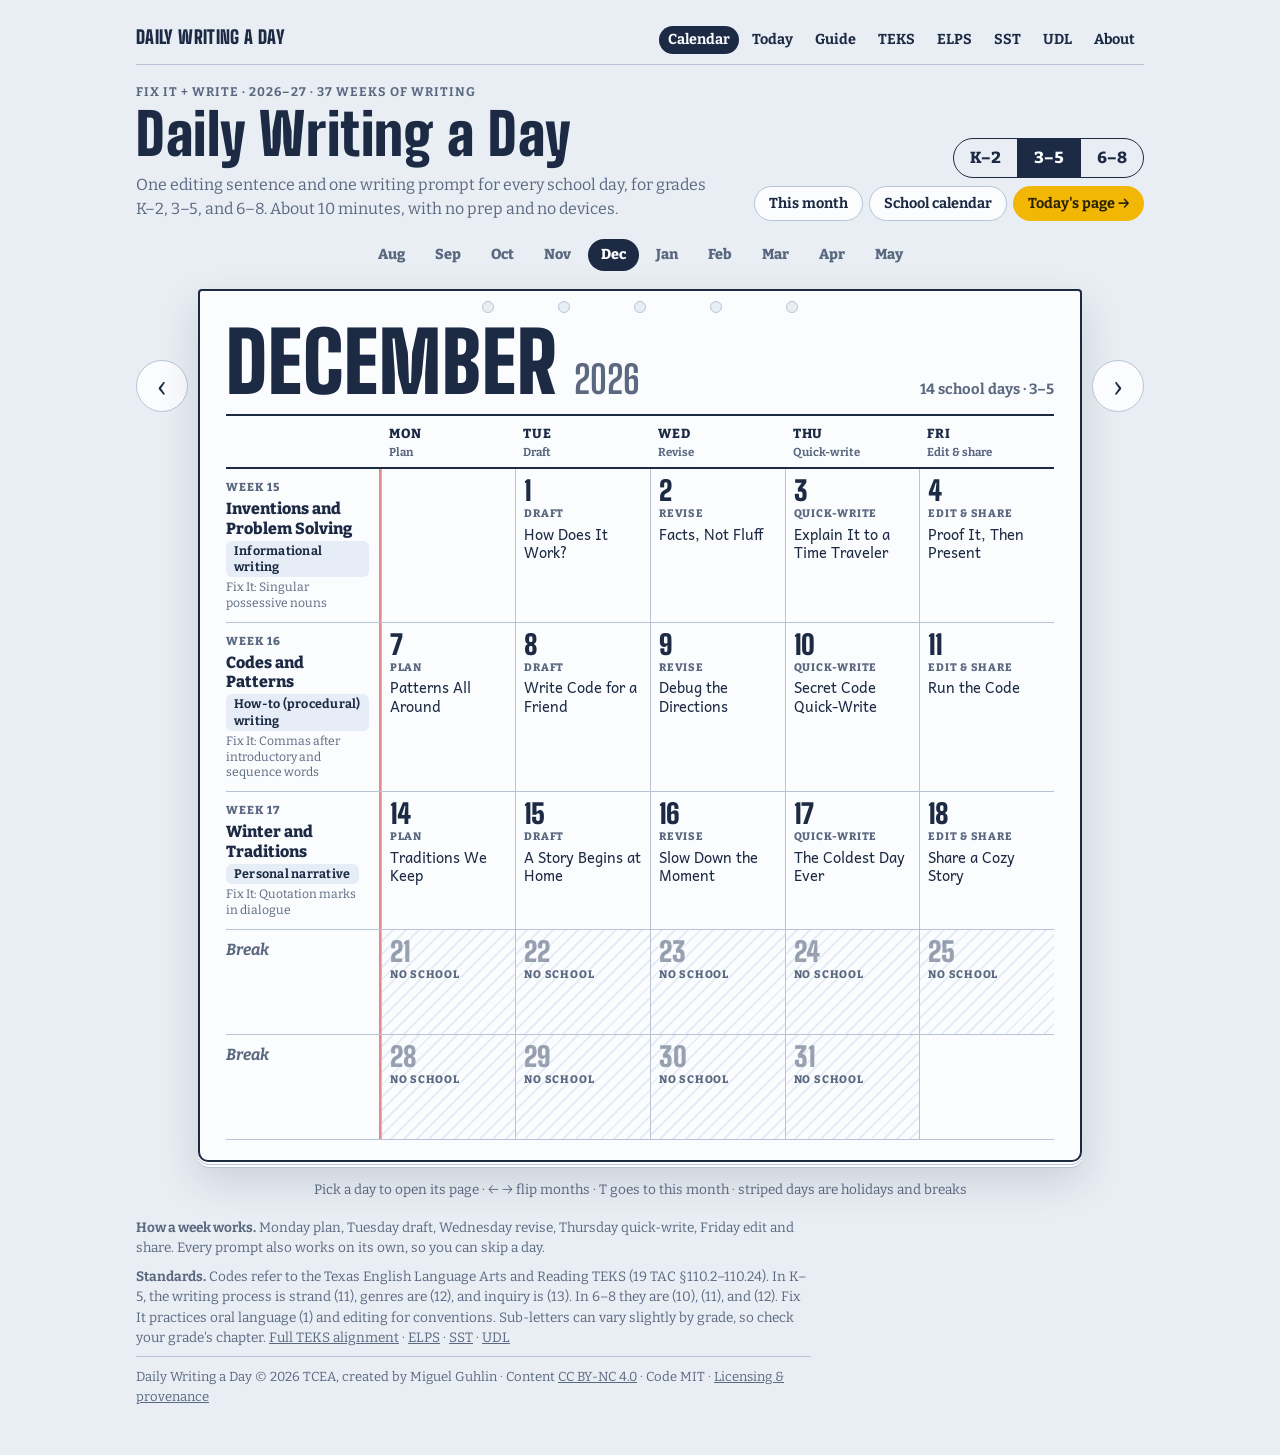
==== commit afd977d4: "Add teacher pages: Guide, TEKS, ELPS, SST, UDL, licensing & provenance - TEKS: strand map, definitio" ====
--- a/index.html
+++ b/index.html
@@ -159,6 +159,16 @@
   .fp { box-shadow: none; }
   .fp-teacher[open] > div, .fp-fix[open] > div { display: block; }
 }
+
+/* site nav + credit (every page) */
+.sitenav { display: flex; flex-wrap: wrap; gap: 6px 18px; align-items: baseline; justify-content: space-between; padding-bottom: 10px; border-bottom: 1.5px solid var(--line); }
+.sn-home { font-family: var(--f-date); font-weight: 900; font-size: 1.15rem; letter-spacing: .02em; text-transform: uppercase; color: var(--ink); text-decoration: none; }
+.sn-links { display: flex; flex-wrap: wrap; gap: 2px 4px; }
+.sn-links a { padding: 3px 9px; border-radius: 999px; color: var(--ink); text-decoration: none; font-weight: 700; font-size: .9rem; }
+.sn-links a:hover { background: var(--chip); }
+.sn-links a[aria-current="page"] { background: var(--ink); color: var(--paper); }
+.foot a, .credit a { color: inherit; }
+.credit { margin: 10px 0 0; padding-top: 10px; border-top: 1px solid var(--line); font-size: .82rem; }
 /* Month calendar: a wall-calendar sheet, Mon–Fri columns with a week label down the left
    (theme, genre, Fix It focus); every school-day cell is a link to its day page. */
 .btn { text-decoration: none; color: var(--ink); display: inline-block; }
@@ -226,6 +236,7 @@
 </style>
 <a class="skip" href="#mSheet">Skip to the calendar</a>
 <main class="wrap">
+  <nav class="sitenav" aria-label="Site"><a class="sn-home" href="./">Daily Writing a Day</a><span class="sn-links"><a href="" aria-current="page">Calendar</a><a href="day/">Today</a><a href="guide/">Guide</a><a href="teks/">TEKS</a><a href="elps/">ELPS</a><a href="sst/">SST</a><a href="udl/">UDL</a><a href="about/">About</a></span></nav>
   <header class="top">
     <div class="brand">
       <p class="eyebrow">Fix It + Write · 2026–27 · 37 weeks of writing</p>
@@ -257,7 +268,8 @@
   <p class="help muted">Pick a day to open its page · ← → flip months · T goes to this month · striped days are holidays and breaks</p>
   <footer class="foot muted">
     <p><strong>How a week works.</strong> Monday plan, Tuesday draft, Wednesday revise, Thursday quick-write, Friday edit and share. Every prompt also works on its own, so you can skip a day.</p>
-    <p><strong>Standards.</strong> Codes refer to the Texas English Language Arts and Reading TEKS (19 TAC §110.2–110.24). In K–5, the writing process is strand (11), genres are (12), and inquiry is (13). In 6–8 they are (10), (11), and (12). Fix It practices oral language (1) and editing for conventions. Sub-letters can vary slightly by grade, so check your grade's chapter.</p>
+    <p><strong>Standards.</strong> Codes refer to the Texas English Language Arts and Reading TEKS (19 TAC §110.2–110.24). In K–5, the writing process is strand (11), genres are (12), and inquiry is (13). In 6–8 they are (10), (11), and (12). Fix It practices oral language (1) and editing for conventions. Sub-letters can vary slightly by grade, so check your grade's chapter. <a href="teks/">Full TEKS alignment</a> · <a href="elps/">ELPS</a> · <a href="sst/">SST</a> · <a href="udl/">UDL</a></p>
+    <p class="credit">Daily Writing a Day © 2026 TCEA, created by Miguel Guhlin · Content <a href="https://creativecommons.org/licenses/by-nc/4.0/">CC BY-NC 4.0</a> · Code MIT · <a href="about/">Licensing &amp; provenance</a></p>
   </footer>
 </main>
 <script>window.DW={"year":{"label":"2026–27","start":"2026-08-17","holidays":["2026-09-07","2026-11-23","2026-11-24","2026-11-25","2026-11-26","2026-11-27","2026-12-21","2026-12-22","2026-12-23","2026-12-24","2026-12-25","2026-12-28","2026-12-29","2026-12-30","2026-12-31","2027-01-01","2027-01-18","2027-02-15","2027-03-15","2027-03-16","2027-03-17","2027-03-18","2027-03-19","2027-03-26"]},"weeks":[{"week":1,"theme":"New Beginnings","bands":{"k2":{"genre":"Personal narrative","conv":"Capitalize the first word of a sentence"},"g35":{"genre":"Personal narrative","conv":"Complete sentences, not fragments"},"g68":{"genre":"Personal narrative","conv":"Sentence fragments"}},"days":[{"kind":"plan","title":"Picking a First to Tell"},{"kind":"draft","title":"Starting the Story"},{"kind":"revise","title":"Show the Feeling"},{"kind":"quick-write","title":"First Bite, First Try"},{"kind":"edit-share","title":"Check Every Sentence"}]},{"week":2,"theme":"Friends and Teamwork","bands":{"k2":{"genre":"Personal narrative","conv":"End marks: period and question mark"},"g35":{"genre":"Personal narrative","conv":"Capital letters and end punctuation"},"g68":{"genre":"Personal narrative","conv":"Run-ons and comma splices"}},"days":[{"kind":"plan","title":"Mapping Teamwork Moments"},{"kind":"draft","title":"Drafting the Middle"},{"kind":"revise","title":"Let Them Talk"},{"kind":"quick-write","title":"Learning Someone's Game"},{"kind":"edit-share","title":"End Marks Matter"}]},{"week":3,"theme":"Our School","bands":{"k2":{"genre":"All-about writing","conv":"Capitalize names and the word I"},"g35":{"genre":"Informational writing","conv":"Capitalizing proper nouns"},"g68":{"genre":"Informational essay","conv":"Capitalizing proper nouns and proper adjectives"}},"days":[{"kind":"plan","title":"Choosing What to Teach"},{"kind":"draft","title":"A Paragraph of Facts"},{"kind":"revise","title":"Exact Facts Win"},{"kind":"quick-write","title":"Tour Guide for a Day"},{"kind":"edit-share","title":"Names Get Capitals"}]},{"week":4,"theme":"Helpers and Jobs","bands":{"k2":{"genre":"How-to writing","conv":"Complete sentences: who + what they do"},"g35":{"genre":"How-to (procedural) writing","conv":"Commas in a series"},"g68":{"genre":"Procedural writing","conv":"Compound sentences: comma + FANBOYS"}},"days":[{"kind":"plan","title":"Helpers and Their Steps"},{"kind":"draft","title":"Step by Step Draft"},{"kind":"revise","title":"Name the Exact Thing"},{"kind":"quick-write","title":"Robot Helper Rules"},{"kind":"edit-share","title":"Test Your Steps"}]},{"week":5,"theme":"Family Stories","bands":{"k2":{"genre":"Personal narrative","conv":"Plural nouns (-s, -es)"},"g35":{"genre":"Personal narrative","conv":"Commas in dates and addresses"},"g68":{"genre":"Personal narrative","conv":"Commas after introductory words, phrases, and clauses"}},"days":[{"kind":"plan","title":"Stories Told Again"},{"kind":"draft","title":"Setting the Scene"},{"kind":"revise","title":"Show Them in Action"},{"kind":"quick-write","title":"The Story of a Name"},{"kind":"edit-share","title":"Share a Story Circle"}]},{"week":6,"theme":"Autumn and Change","bands":{"k2":{"genre":"Poem","conv":"Adjectives and the articles a/an"},"g35":{"genre":"Poetry","conv":"Comparative and superlative adjectives"},"g68":{"genre":"Poetry","conv":"Comparative and superlative forms, including irregular ones"}},"days":[{"kind":"plan","title":"Gathering Fall Words"},{"kind":"draft","title":"Lines That Paint"},{"kind":"revise","title":"Compare It With a Simile"},{"kind":"quick-write","title":"Talking to the Weather"},{"kind":"edit-share","title":"Poetry Café"}]},{"week":7,"theme":"Amazing Animals","bands":{"k2":{"genre":"All-about writing","conv":"Subject–verb agreement (is/are, runs/run)"},"g35":{"genre":"Informational writing","conv":"Subject–verb agreement"},"g68":{"genre":"Informational essay","conv":"Subject–verb agreement with tricky subjects"}},"days":[{"kind":"plan","title":"Pick Your Animal"},{"kind":"draft","title":"Hook Your Reader"},{"kind":"revise","title":"Facts Beat Opinions"},{"kind":"quick-write","title":"Nature Reporter"},{"kind":"edit-share","title":"Teach Your Best Fact"}]},{"week":8,"theme":"Kindness Counts","bands":{"k2":{"genre":"Letter","conv":"Capitals and commas in a letter (Dear ___, / Love, ___)"},"g35":{"genre":"Letter","conv":"Friendly letter parts and commas"},"g68":{"genre":"Letter","conv":"Business letter conventions and formal tone"}},"days":[{"kind":"plan","title":"Who Deserves a Thank-You?"},{"kind":"draft","title":"Write the Body"},{"kind":"revise","title":"Kindness With a Because"},{"kind":"quick-write","title":"A Note for a Smile"},{"kind":"edit-share","title":"Ready to Send"}]},{"week":9,"theme":"Mysteries and Wonders","bands":{"k2":{"genre":"Story","conv":"Past-tense verbs (-ed)"},"g35":{"genre":"Fiction","conv":"Verb tense: past, present, future"},"g68":{"genre":"Fiction","conv":"Consistent verb tense"}},"days":[{"kind":"plan","title":"Map a Mystery"},{"kind":"draft","title":"Something Is Missing"},{"kind":"revise","title":"Slow the Scary Part"},{"kind":"quick-write","title":"The Tiny Door"},{"kind":"edit-share","title":"Mystery Read-Around"}]},{"week":10,"theme":"Smart and Safe Online","bands":{"k2":{"genre":"Letter","conv":"Question marks and asking sentences"},"g35":{"genre":"Opinion essay","conv":"Apostrophes in contractions"},"g68":{"genre":"Argumentative writing","conv":"its/it's, your/you're, their/there/they're"}},"days":[{"kind":"plan","title":"Safe Clicks Idea List"},{"kind":"draft","title":"A Letter With a Reason"},{"kind":"revise","title":"Make the Reason Stronger"},{"kind":"quick-write","title":"Robot Rules Debate"},{"kind":"edit-share","title":"Polish and Persuade"}]},{"week":11,"theme":"Harvest and Food","bands":{"k2":{"genre":"How-to writing","conv":"Commas in a series"},"g35":{"genre":"How-to (procedural) writing","conv":"Homophones (to/too/two, there/their/they're)"},"g68":{"genre":"Procedural writing","conv":"Semicolons"}},"days":[{"kind":"plan","title":"Pick a Food to Teach"},{"kind":"draft","title":"Steps That Start Strong"},{"kind":"revise","title":"Exact Verbs in the Kitchen"},{"kind":"quick-write","title":"Silly Sandwich Directions"},{"kind":"edit-share","title":"Check Your Recipe Steps"}]},{"week":12,"theme":"Making Choices","bands":{"k2":{"genre":"Letter","conv":"Irregular past-tense verbs (ran, saw, went)"},"g35":{"genre":"Opinion essay","conv":"Irregular verbs"},"g68":{"genre":"Argumentative writing","conv":"Pronoun–antecedent agreement"}},"days":[{"kind":"plan","title":"Two Choices, One Vote"},{"kind":"draft","title":"Dear Teacher, Please Pick"},{"kind":"revise","title":"Answer the Other Side"},{"kind":"quick-write","title":"Would You Rather?"},{"kind":"edit-share","title":"Edit Your Best Choice"}]},{"week":13,"theme":"Service and Thanks","bands":{"k2":{"genre":"Letter","conv":"Capitalize days, months, and holidays"},"g35":{"genre":"Letter","conv":"Capitalizing holidays, titles, and historical events"},"g68":{"genre":"Letter","conv":"Capitalizing titles, organizations, and events"}},"days":[{"kind":"plan","title":"Who Helps Us?"},{"kind":"draft","title":"The Body of Thanks"},{"kind":"revise","title":"Specific Thanks Shine"},{"kind":"quick-write","title":"Thanks for Hidden Helpers"},{"kind":"edit-share","title":"Signed, Sealed, Shared"}]},{"week":14,"theme":"Gratitude","bands":{"k2":{"genre":"Poem","conv":"Pronouns (I/me, he/him, she/her)"},"g35":{"genre":"Poetry","conv":"Subject and object pronouns"},"g68":{"genre":"Poetry","conv":"Pronoun case (I/me, who/whom)"}},"days":[{"kind":"plan","title":"A List of Small Thanks"},{"kind":"draft","title":"First Lines of Thanks"},{"kind":"revise","title":"Compare It to Something"},{"kind":"quick-write","title":"Thank You, Weird Things"},{"kind":"edit-share","title":"Polish and Perform"}]},{"week":15,"theme":"Inventions and Problem Solving","bands":{"k2":{"genre":"All-about writing","conv":"Adverbs that tell how and when"},"g35":{"genre":"Informational writing","conv":"Singular possessive nouns"},"g68":{"genre":"Informational essay","conv":"Plural and irregular possessive nouns"}},"days":[{"kind":"plan","title":"Everyday Inventions Web"},{"kind":"draft","title":"How Does It Work?"},{"kind":"revise","title":"Facts, Not Fluff"},{"kind":"quick-write","title":"Explain It to a Time Traveler"},{"kind":"edit-share","title":"Proof It, Then Present"}]},{"week":16,"theme":"Codes and Patterns","bands":{"k2":{"genre":"How-to writing","conv":"End marks review (. ? !)"},"g35":{"genre":"How-to (procedural) writing","conv":"Commas after introductory and sequence words"},"g68":{"genre":"Procedural writing","conv":"Transitions and conjunctive adverbs"}},"days":[{"kind":"plan","title":"Patterns All Around"},{"kind":"draft","title":"Write Code for a Friend"},{"kind":"revise","title":"Debug the Directions"},{"kind":"quick-write","title":"Secret Code Quick-Write"},{"kind":"edit-share","title":"Run the Code"}]},{"week":17,"theme":"Winter and Traditions","bands":{"k2":{"genre":"Personal narrative","conv":"Capitalize names of holidays and places"},"g35":{"genre":"Personal narrative","conv":"Quotation marks in dialogue"},"g68":{"genre":"Personal narrative","conv":"Punctuating dialogue"}},"days":[{"kind":"plan","title":"Traditions We Keep"},{"kind":"draft","title":"A Story Begins at Home"},{"kind":"revise","title":"Slow Down the Moment"},{"kind":"quick-write","title":"The Coldest Day Ever"},{"kind":"edit-share","title":"Share a Cozy Story"}]},{"week":18,"theme":"New Year, New Goals","bands":{"k2":{"genre":"All-about writing","conv":"Complete sentences review"},"g35":{"genre":"Informational writing","conv":"Run-on sentences"},"g68":{"genre":"Informational essay","conv":"Complex sentences: subordinating conjunctions and commas"}},"days":[{"kind":"plan","title":"Goals on the Board"},{"kind":"draft","title":"What Is a Goal?"},{"kind":"revise","title":"Connect the Ideas"},{"kind":"quick-write","title":"Teach Us Your Skill"},{"kind":"edit-share","title":"Fresh Start, Final Draft"}]},{"week":19,"theme":"Dreams and Leaders","bands":{"k2":{"genre":"Letter","conv":"Verbs was and were"},"g35":{"genre":"Opinion essay","conv":"Compound sentences with coordinating conjunctions"},"g68":{"genre":"Argumentative writing","conv":"Parallel structure"}},"days":[{"kind":"plan","title":"A Dream Worth Sharing"},{"kind":"draft","title":"Ask Like a Leader"},{"kind":"revise","title":"Reasons That Push"},{"kind":"quick-write","title":"Leader for a Day"},{"kind":"edit-share","title":"Leaders Share Their Dreams"}]},{"week":20,"theme":"Kind Words","bands":{"k2":{"genre":"Letter","conv":"Contractions (can't, don't, it's)"},"g35":{"genre":"Letter","conv":"Commas with yes, no, and names (direct address)"},"g68":{"genre":"Letter","conv":"Commas with appositives and nonessential clauses"}},"days":[{"kind":"plan","title":"Who Needs Kind Words?"},{"kind":"draft","title":"You Can Do It!"},{"kind":"revise","title":"Make Kind Words Specific"},{"kind":"quick-write","title":"Thanks for Working So Hard"},{"kind":"edit-share","title":"Seal It and Share It"}]},{"week":21,"theme":"Weather and Sky","bands":{"k2":{"genre":"All-about writing","conv":"Plural nouns review"},"g35":{"genre":"Informational writing","conv":"Adverbs, including comparative adverbs"},"g68":{"genre":"Informational essay","conv":"Misplaced and dangling modifiers"}},"days":[{"kind":"plan","title":"Weather Wonder Web"},{"kind":"draft","title":"Facts Fall Into Place"},{"kind":"revise","title":"Precise Weather Words"},{"kind":"quick-write","title":"Weather Helper on Duty"},{"kind":"edit-share","title":"Clear Skies, Clean Copy"}]},{"week":22,"theme":"News and Facts","bands":{"k2":{"genre":"All-about writing","conv":"Capitalize names of places"},"g35":{"genre":"Informational writing","conv":"Capitalizing geographic names"},"g68":{"genre":"Informational essay","conv":"Quotation marks for direct quotations and article titles"}},"days":[{"kind":"plan","title":"Find the Story"},{"kind":"draft","title":"Lead With the Big News"},{"kind":"revise","title":"Facts, Not Hype"},{"kind":"quick-write","title":"Breaking News!"},{"kind":"edit-share","title":"Publish the Paper"}]},{"week":23,"theme":"Friendship","bands":{"k2":{"genre":"Poem","conv":"Describing words for the five senses"},"g35":{"genre":"Poetry","conv":"Prepositions and prepositional phrases"},"g68":{"genre":"Poetry","conv":"Commas between coordinate adjectives"}},"days":[{"kind":"plan","title":"Friendship Through the Senses"},{"kind":"draft","title":"Lines About a Friend"},{"kind":"revise","title":"Show It With the Senses"},{"kind":"quick-write","title":"Unlikely Friends"},{"kind":"edit-share","title":"Friendship Poetry Café"}]},{"week":24,"theme":"Leaders Who Made a Difference","bands":{"k2":{"genre":"All-about writing","conv":"Capitalize titles of people (Mr., Mrs., Dr.)"},"g35":{"genre":"Informational writing","conv":"Abbreviations and titles of people"},"g68":{"genre":"Informational essay","conv":"Active and passive voice"}},"days":[{"kind":"plan","title":"Choose a Leader"},{"kind":"draft","title":"What They Did and Why"},{"kind":"revise","title":"Strong Verbs for Leaders"},{"kind":"quick-write","title":"A Leader Near You"},{"kind":"edit-share","title":"Honor a Leader"}]},{"week":25,"theme":"Texas, Our Home","bands":{"k2":{"genre":"All-about writing","conv":"Commas in dates"},"g35":{"genre":"Informational writing","conv":"Commas with cities, states, and dates"},"g68":{"genre":"Informational essay","conv":"Commas review: dates, places, introductory elements"}},"days":[{"kind":"plan","title":"Texas Treasure Map"},{"kind":"draft","title":"Texas Facts in Order"},{"kind":"revise","title":"Paint Texas With Details"},{"kind":"quick-write","title":"If Texas Could Talk"},{"kind":"edit-share","title":"Share Texas Facts"}]},{"week":26,"theme":"Books We Love","bands":{"k2":{"genre":"Letter","conv":"Capitalize book titles"},"g35":{"genre":"Opinion essay","conv":"Titles of books and stories"},"g68":{"genre":"Argumentative writing","conv":"Italics vs. quotation marks for titles"}},"days":[{"kind":"plan","title":"Books I Would Defend"},{"kind":"draft","title":"Pitch a Book"},{"kind":"revise","title":"Evidence From the Pages"},{"kind":"quick-write","title":"Book Battle"},{"kind":"edit-share","title":"Book Talk Day"}]},{"week":27,"theme":"Into the Future","bands":{"k2":{"genre":"Story","conv":"Prepositions (in, on, under, behind)"},"g35":{"genre":"Fiction","conv":"Commas in compound sentences review"},"g68":{"genre":"Fiction","conv":"Relative pronouns: who, that, which"}},"days":[{"kind":"plan","title":"Imagine the Future"},{"kind":"draft","title":"Blast Off Into a Story"},{"kind":"revise","title":"Show the Future"},{"kind":"quick-write","title":"Message From 2099"},{"kind":"edit-share","title":"Future Story Share"}]},{"week":28,"theme":"Earth and Nature","bands":{"k2":{"genre":"Poem","conv":"Spelling high-frequency words"},"g35":{"genre":"Poetry","conv":"Good/well and irregular comparisons (good, better, best)"},"g68":{"genre":"Poetry","conv":"Commonly confused words (affect/effect, than/then, accept/except)"}},"days":[{"kind":"plan","title":"Notice Like a Poet"},{"kind":"draft","title":"Shape a Nature Poem"},{"kind":"revise","title":"Make It Sound Alive"},{"kind":"quick-write","title":"Nature Talks Back"},{"kind":"edit-share","title":"Nature Poetry Reading"}]},{"week":29,"theme":"Speak Up!","bands":{"k2":{"genre":"Letter","conv":"Subject–verb agreement review"},"g35":{"genre":"Opinion essay","conv":"Pronoun–antecedent agreement"},"g68":{"genre":"Argumentative writing","conv":"Vague pronouns and pronoun clarity"}},"days":[{"kind":"plan","title":"What Would You Change?"},{"kind":"draft","title":"Ask for It in Writing"},{"kind":"revise","title":"Give a Reason Why"},{"kind":"quick-write","title":"Quick Case, Fast"},{"kind":"edit-share","title":"Make It Match, Then Share"}]},{"week":30,"theme":"Play and Sports","bands":{"k2":{"genre":"Personal narrative","conv":"Contractions review"},"g35":{"genre":"Personal narrative","conv":"Plural vs. possessive nouns"},"g68":{"genre":"Personal narrative","conv":"Apostrophes review"}},"days":[{"kind":"plan","title":"Play Story Starters"},{"kind":"draft","title":"Start in the Action"},{"kind":"revise","title":"Move It, Show It"},{"kind":"quick-write","title":"When the Rules Changed"},{"kind":"edit-share","title":"Apostrophe Check-Up"}]},{"week":31,"theme":"Art and Imagination","bands":{"k2":{"genre":"Story","conv":"Exclamation points"},"g35":{"genre":"Fiction","conv":"Interjections and exclamation points"},"g68":{"genre":"Fiction","conv":"Colons and dashes"}},"days":[{"kind":"plan","title":"If Art Could Move"},{"kind":"draft","title":"Into the Frame"},{"kind":"revise","title":"Make It Pop"},{"kind":"quick-write","title":"Doodles With a Mind"},{"kind":"edit-share","title":"Punctuate the Drama"}]},{"week":32,"theme":"Our Earth","bands":{"k2":{"genre":"Letter","conv":"Letter capitals and commas review"},"g35":{"genre":"Letter","conv":"Letter format review"},"g68":{"genre":"Letter","conv":"Formal vs. informal language"}},"days":[{"kind":"plan","title":"Who Can Help the Earth?"},{"kind":"draft","title":"Dear Someone Who Can Help"},{"kind":"revise","title":"Make Your Ask Exact"},{"kind":"quick-write","title":"If Nature Could Write"},{"kind":"edit-share","title":"Ready to Mail"}]},{"week":33,"theme":"I Wonder…","bands":{"k2":{"genre":"Wonder & research","conv":"Asking sentences review"},"g35":{"genre":"Research writing","conv":"Spelling plurals (-y → -ies, -f → -ves)"},"g68":{"genre":"Research writing","conv":"Integrating quotations from sources"}},"days":[{"kind":"plan","title":"My Wonder List"},{"kind":"draft","title":"Where Would I Look?"},{"kind":"revise","title":"Notes in My Own Words"},{"kind":"quick-write","title":"Wonder Out the Window"},{"kind":"edit-share","title":"Share Your Source"}]},{"week":34,"theme":"Calm and Confident","bands":{"k2":{"genre":"Personal narrative","conv":"Capitals and end marks review"},"g35":{"genre":"Personal narrative","conv":"Fragments and run-ons review"},"g68":{"genre":"Personal narrative","conv":"Sentence variety: combining sentences"}},"days":[{"kind":"plan","title":"A Time I Felt Nervous"},{"kind":"draft","title":"Right Before the Big Moment"},{"kind":"revise","title":"Smooth It Out"},{"kind":"quick-write","title":"Helping Someone Else Feel Brave"},{"kind":"edit-share","title":"Steady Sentences"}]},{"week":35,"theme":"People Who Help Us Grow","bands":{"k2":{"genre":"Letter","conv":"Mixed review: capitals and commas"},"g35":{"genre":"Letter","conv":"Mixed review: commas"},"g68":{"genre":"Letter","conv":"Mixed review: punctuation"}},"days":[{"kind":"plan","title":"Helpers All Around Me"},{"kind":"draft","title":"A Thank-You That Tells"},{"kind":"revise","title":"Then and Now"},{"kind":"quick-write","title":"Helpers Who Never Knew"},{"kind":"edit-share","title":"Letters Ready to Deliver"}]},{"week":36,"theme":"Summer Is Coming","bands":{"k2":{"genre":"How-to writing","conv":"Mixed review: verbs and nouns"},"g35":{"genre":"How-to (procedural) writing","conv":"Mixed review: capitals and apostrophes"},"g68":{"genre":"Procedural writing","conv":"Mixed review: usage and commonly confused words"}},"days":[{"kind":"plan","title":"Summer Skills I Could Teach"},{"kind":"draft","title":"First, Next, Then"},{"kind":"revise","title":"Exact Steps, Helpful Tips"},{"kind":"quick-write","title":"How to Beat the Heat"},{"kind":"edit-share","title":"Test My Steps"}]},{"week":37,"theme":"Looking Back, Looking Ahead","bands":{"k2":{"genre":"Personal narrative","conv":"Mixed review: the whole year"},"g35":{"genre":"Personal narrative","conv":"Mixed review: the whole year"},"g68":{"genre":"Personal narrative","conv":"Mixed review: the whole year"}},"days":[{"kind":"plan","title":"How I Have Grown"},{"kind":"draft","title":"My Favorite Day This Year"},{"kind":"revise","title":"An Ending That Looks Ahead"},{"kind":"quick-write","title":"The Story We'll Still Tell"},{"kind":"edit-share","title":"Last Author's Chair"}]}],"bands":{"k2":"K–2","g35":"3–5","g68":"6–8"},"kinds":{"plan":"Plan","draft":"Draft","revise":"Revise","quick-write":"Quick-write","edit-share":"Edit & share"},"dol":{"k2":"(1), (11)(D)","g35":"(1), (11)(D)","g68":"(1), (10)(D)"}};</script>
